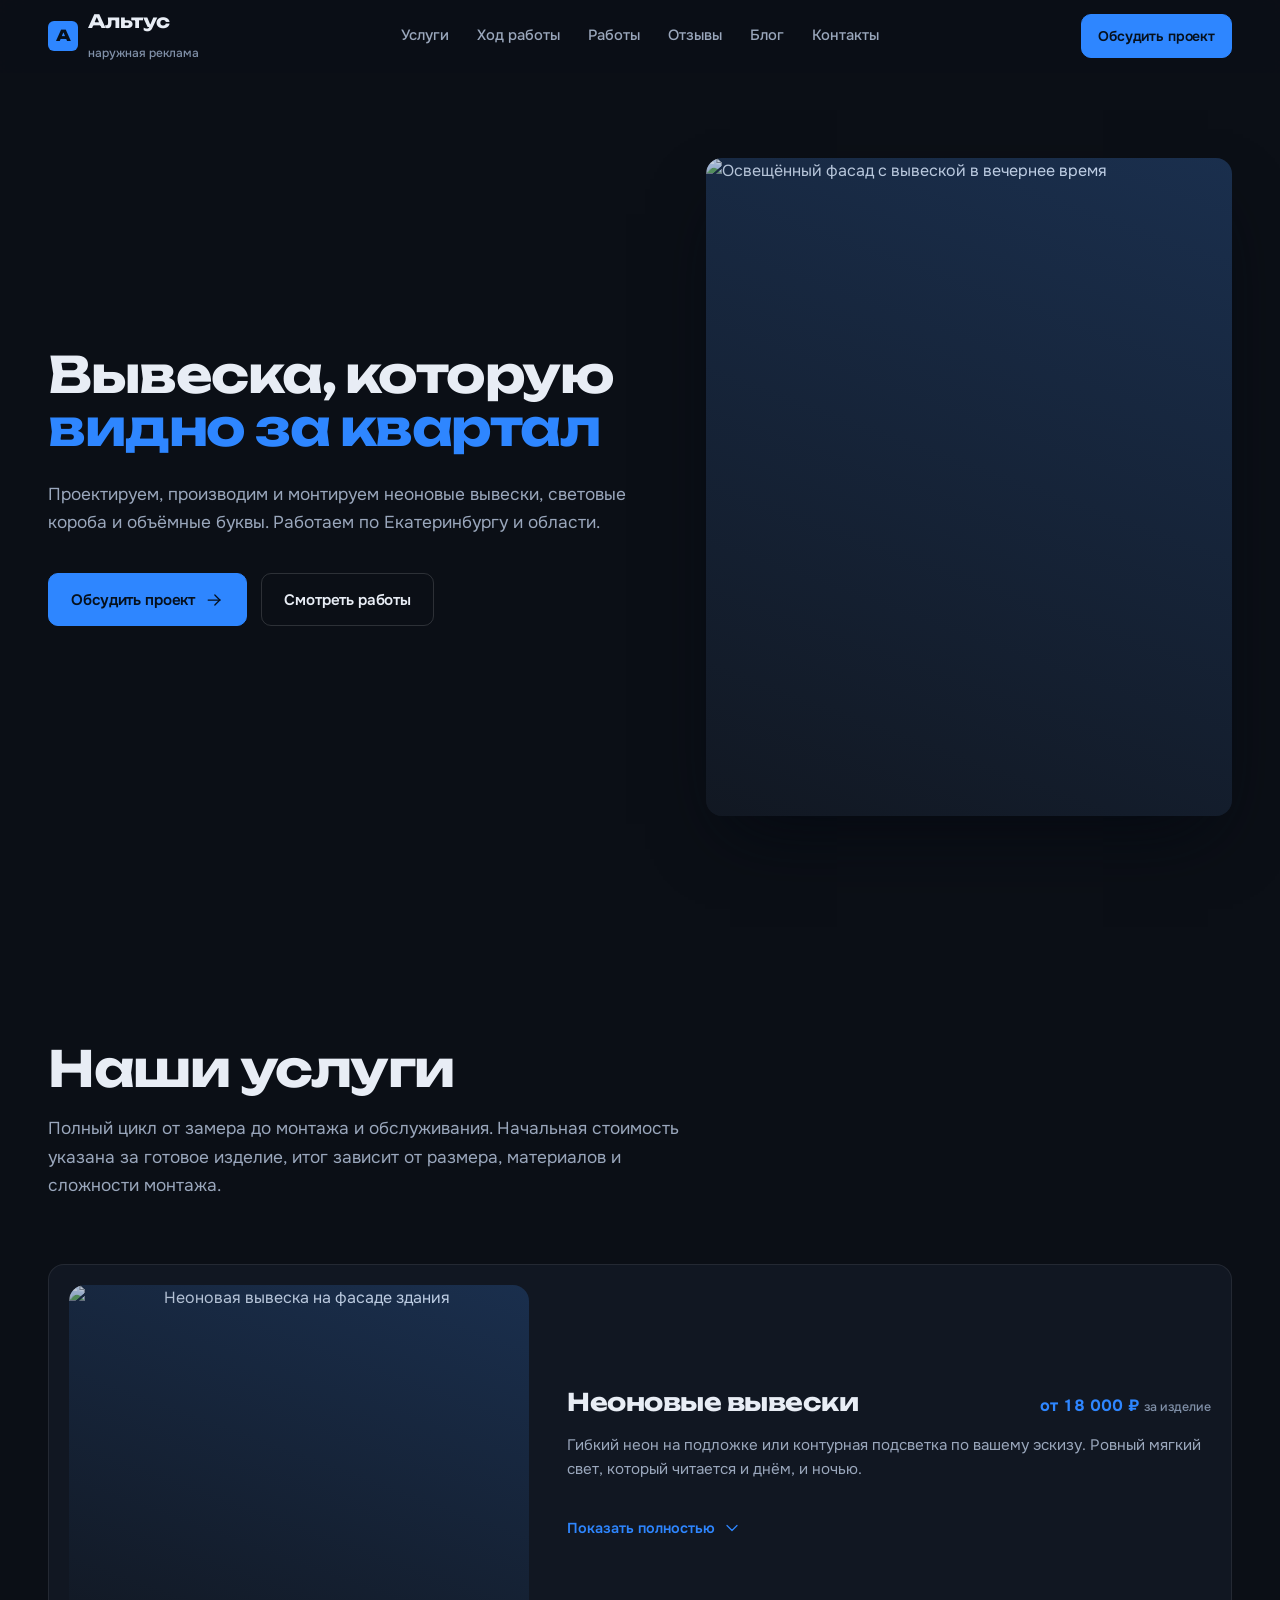
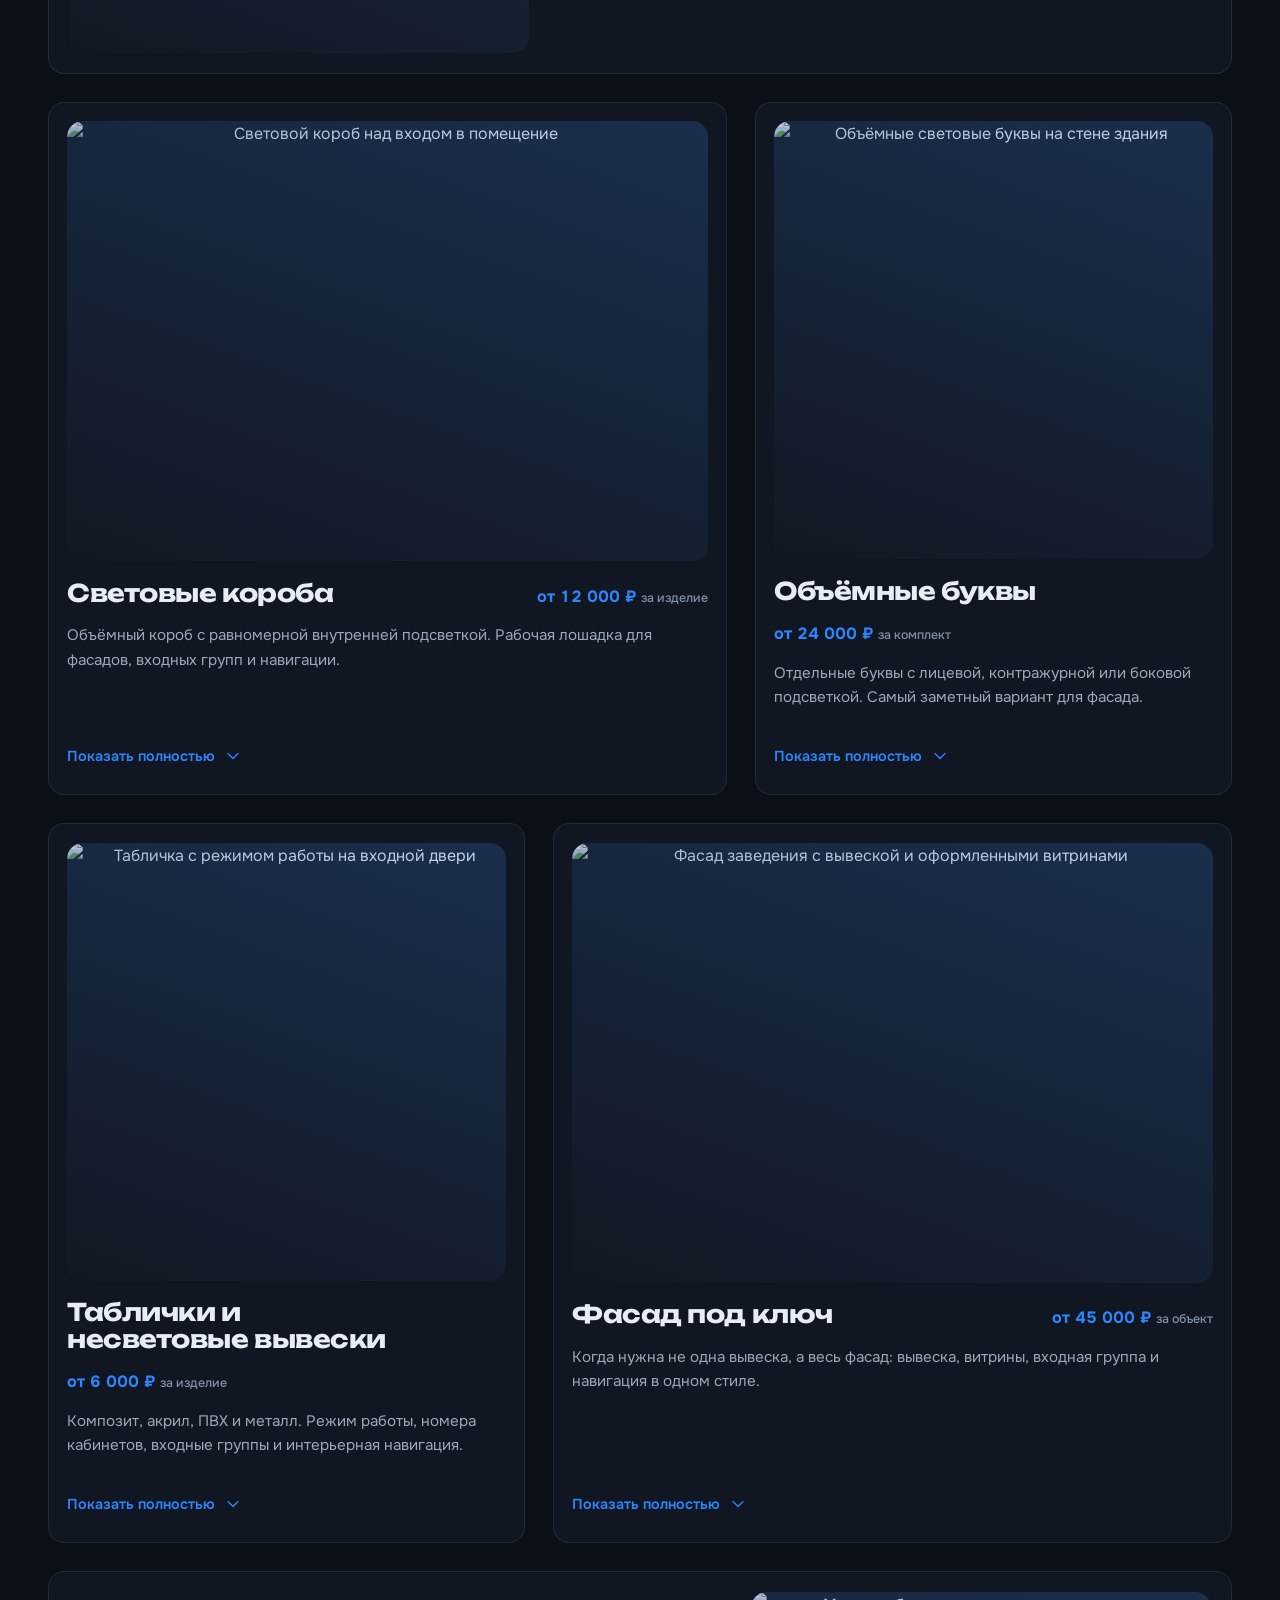
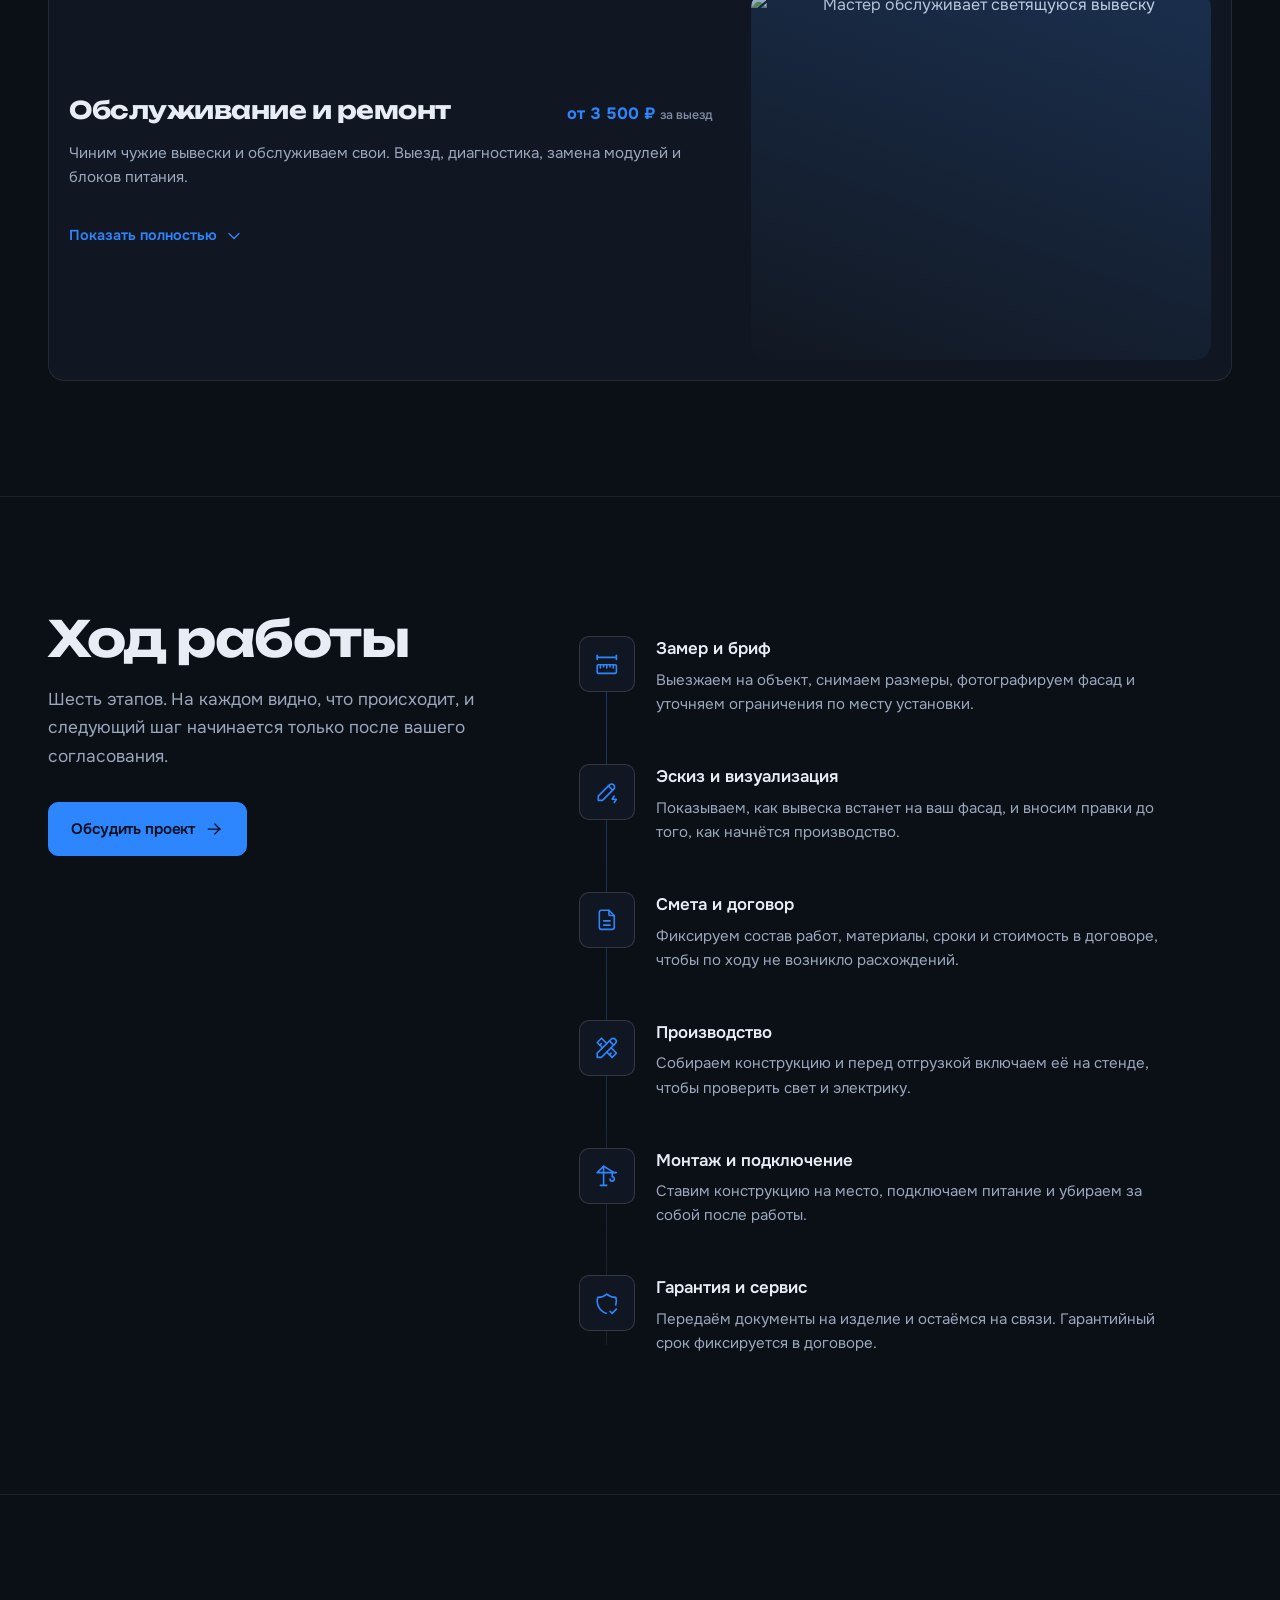
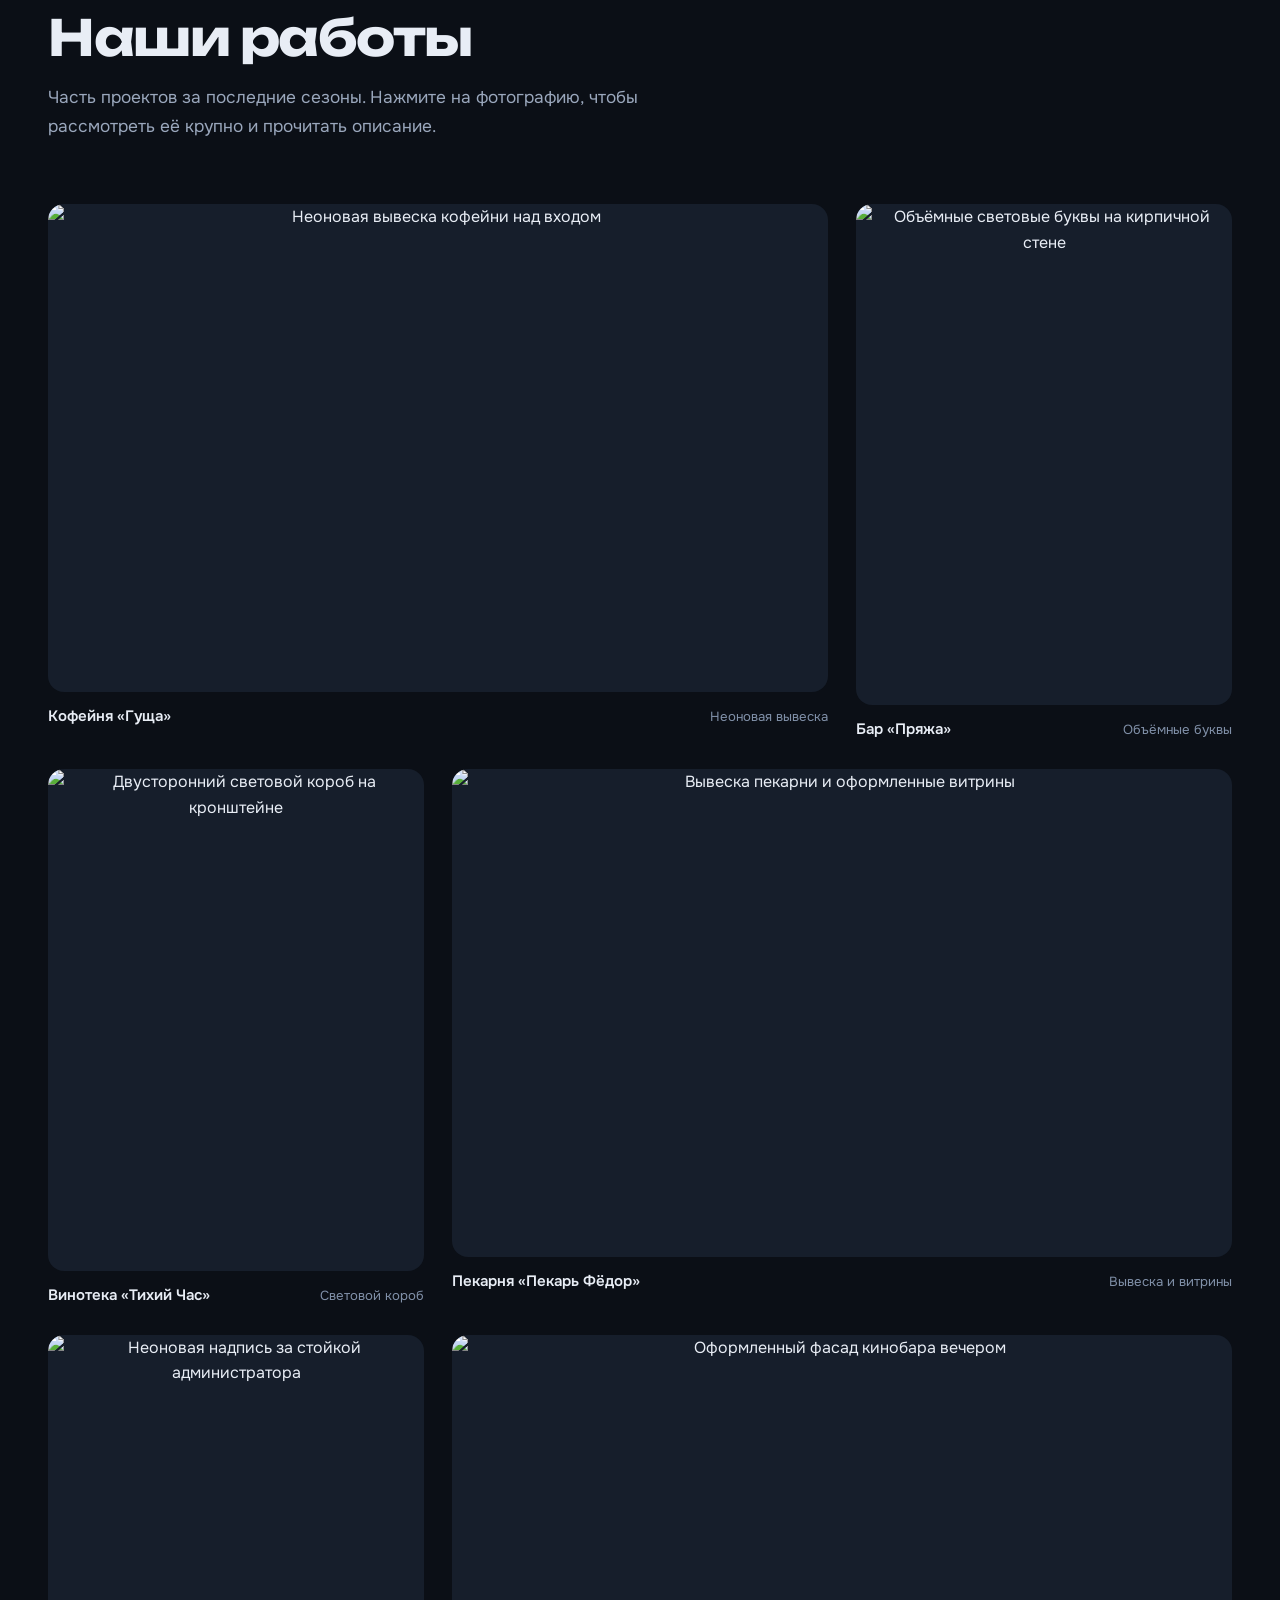
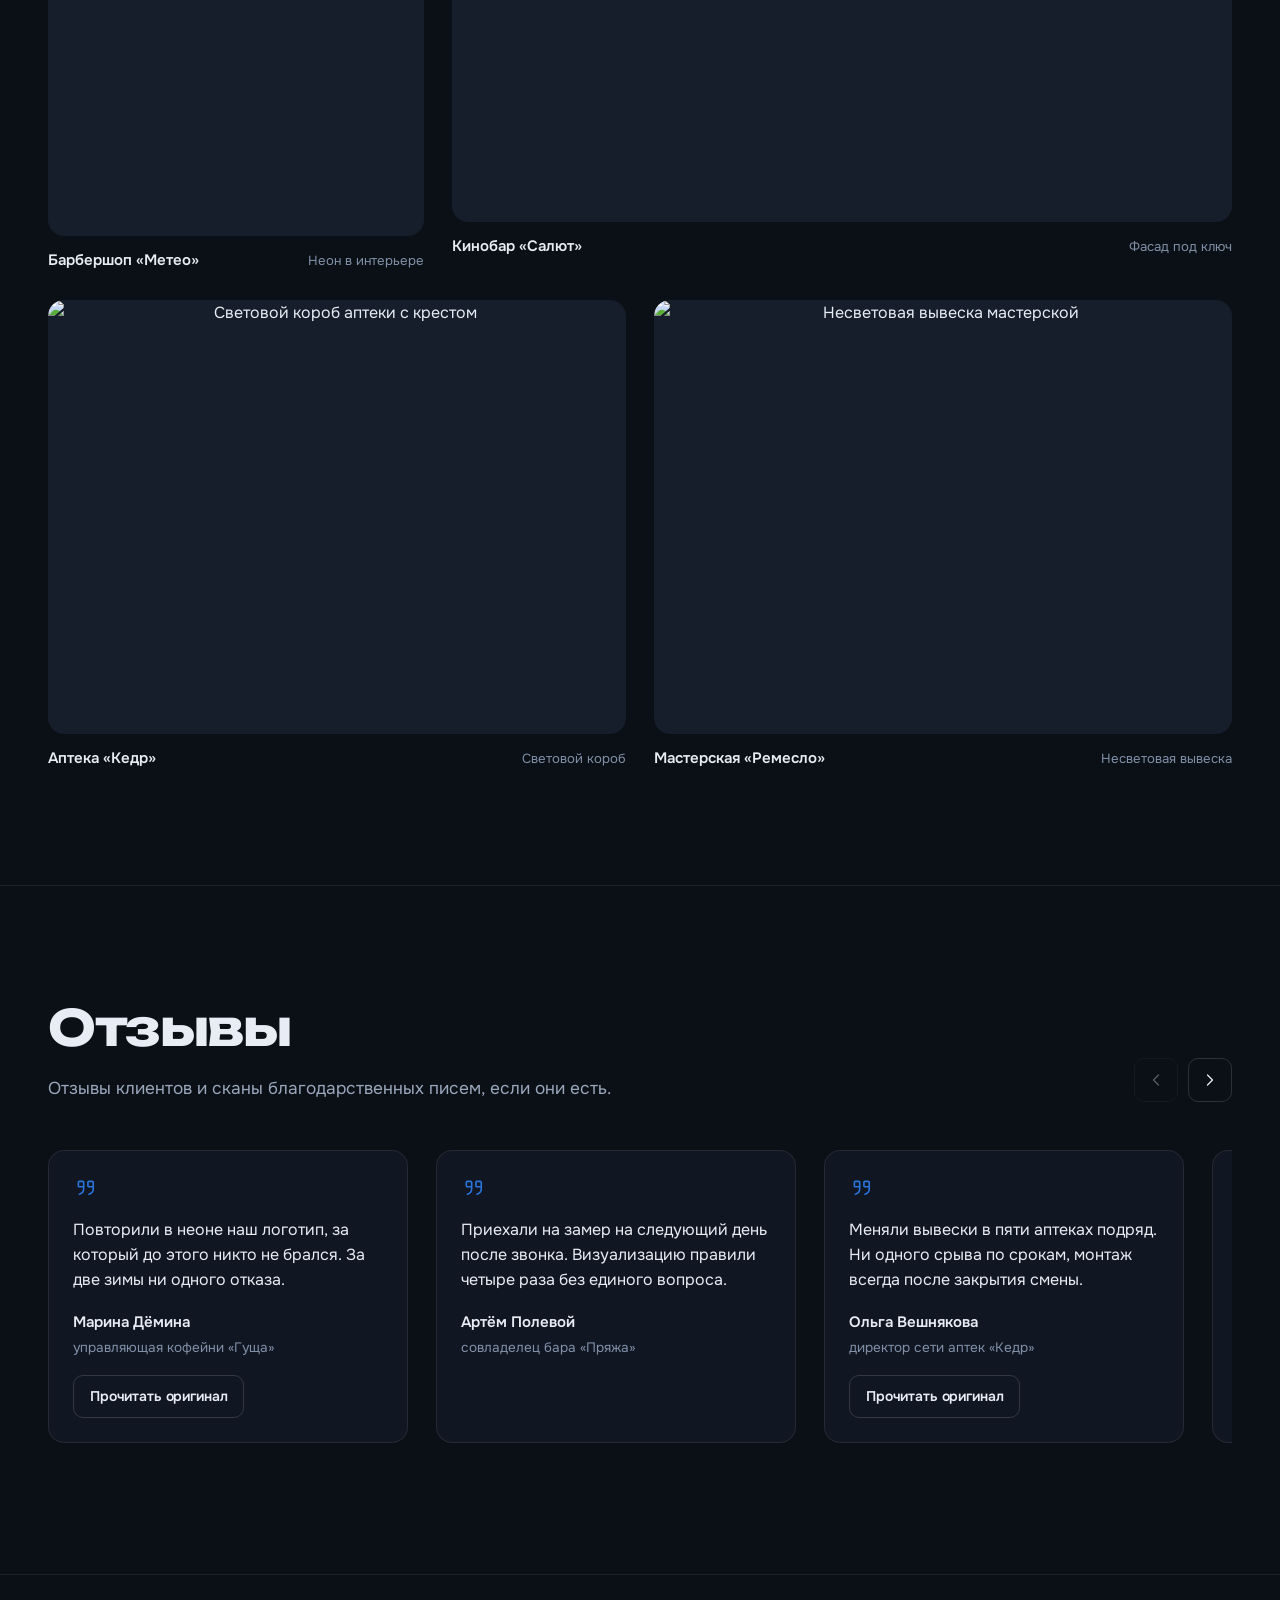
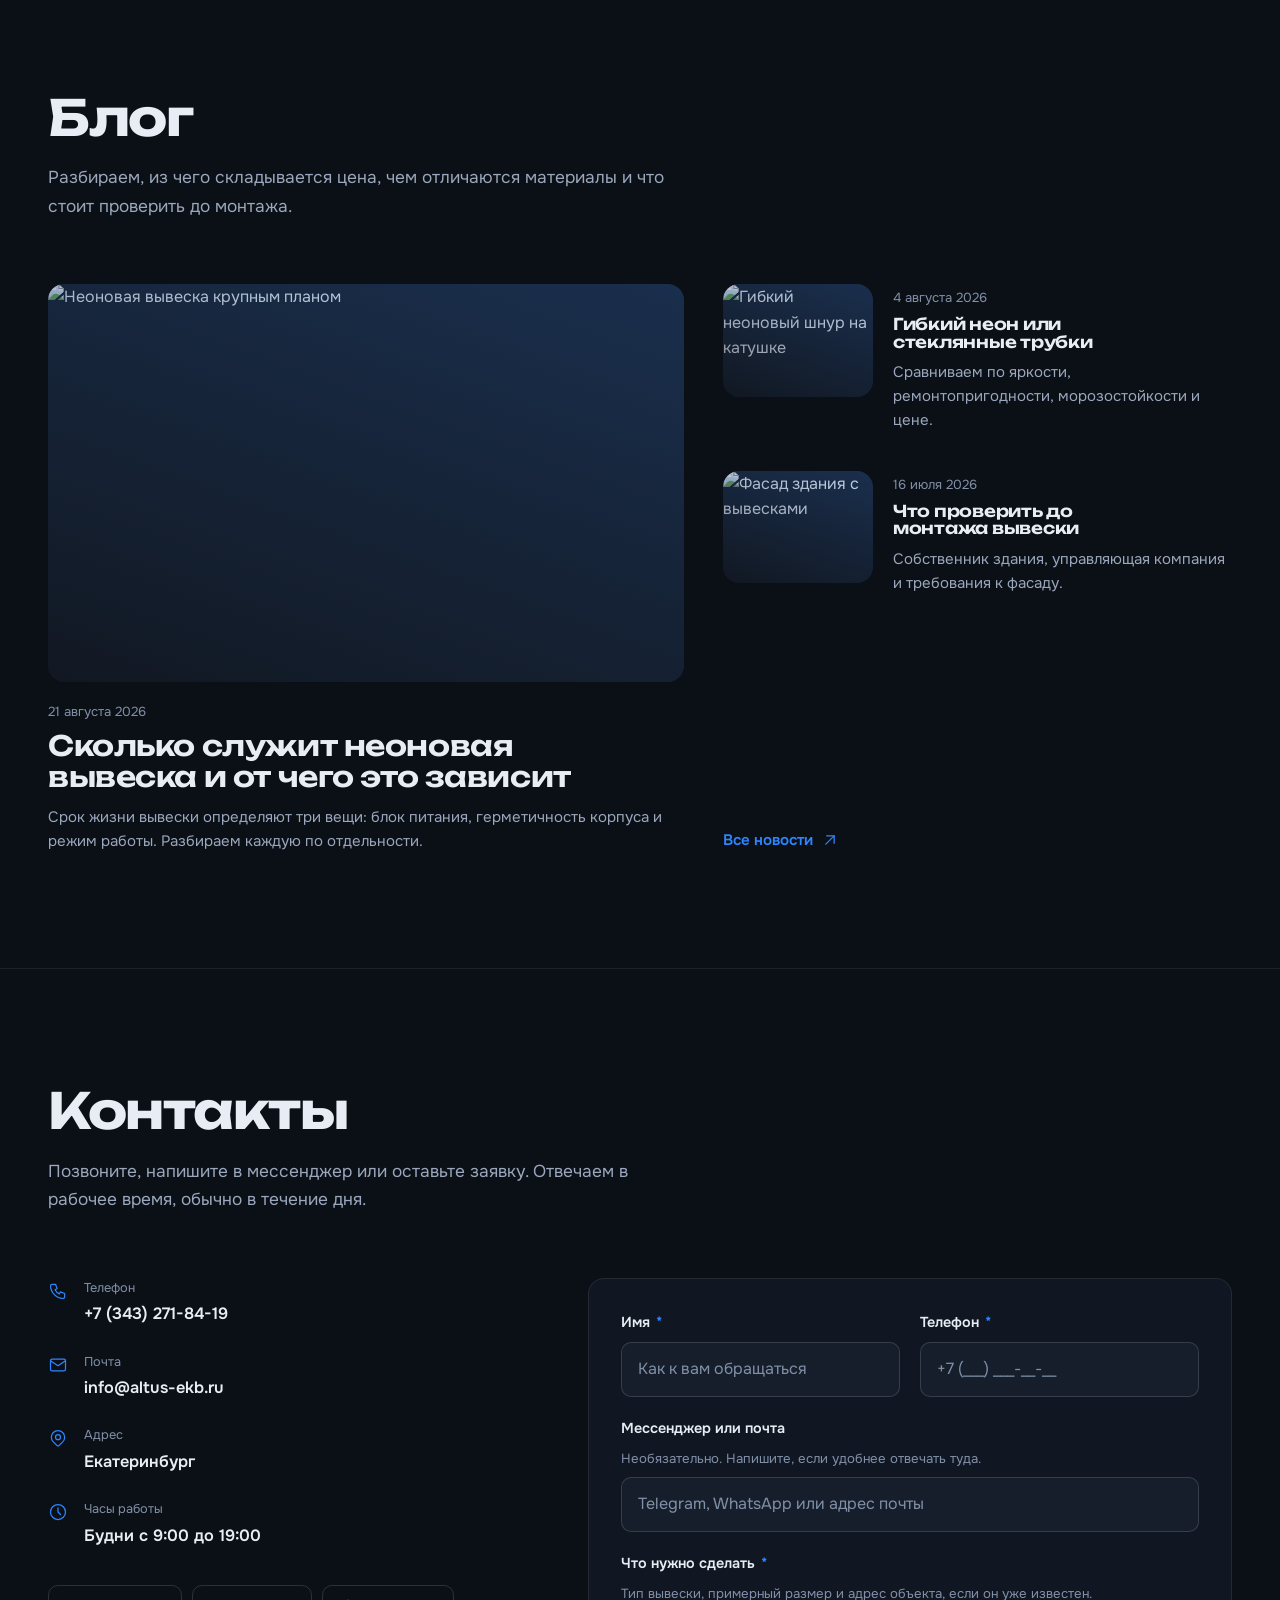
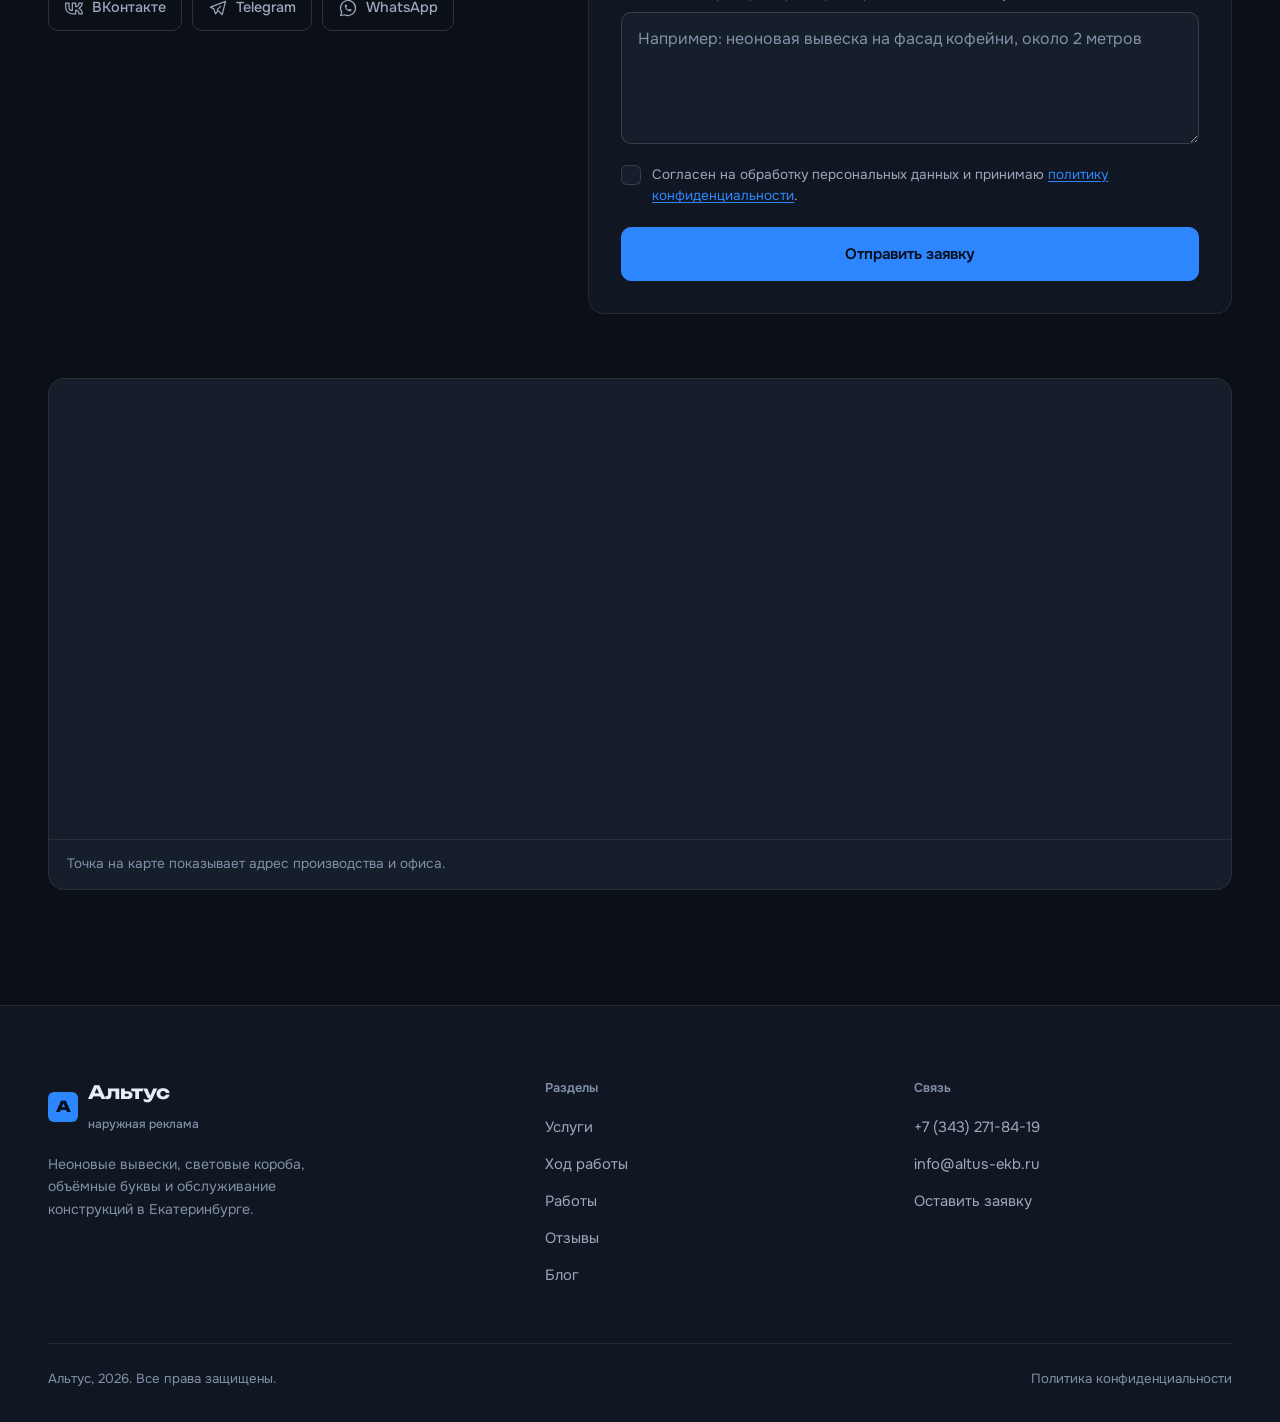
==== index.html @ fb8dda19 "Публичный фронтенд сайта Альтус Статический фронтенд без сборки: HTML, CSS и ванильный JS. Все семь " ====
<!DOCTYPE html>
<html lang="ru" data-root="">
<head>
<meta charset="utf-8">
<meta name="viewport" content="width=device-width, initial-scale=1">
<title>Альтус. Неоновые вывески и наружная реклама в Екатеринбурге</title>
<meta name="description" content="Производим и монтируем неоновые вывески, световые короба и объёмные буквы. Замер, эскиз, производство, монтаж и обслуживание.">
<meta name="theme-color" content="#0B0F16">

<meta property="og:type" content="website">
<meta property="og:title" content="Альтус. Неоновые вывески и наружная реклама">
<meta property="og:description" content="Производим и монтируем неоновые вывески, световые короба и объёмные буквы в Екатеринбурге.">
<!-- TODO заказчик: положить обложку для соцсетей 1200x630 в assets/img/og.jpg -->
<meta property="og:image" content="assets/img/og.jpg">

<!-- Шрифты подключены локально из assets/fonts. Прогреваем два основных
     подмножества, чтобы первый экран не мигал подменой гарнитуры. -->
<link rel="preload" href="assets/fonts/unbounded-cyrillic.woff2" as="font" type="font/woff2" crossorigin>
<link rel="preload" href="assets/fonts/onest-cyrillic.woff2" as="font" type="font/woff2" crossorigin>

<link rel="stylesheet" href="assets/css/tokens.css">
<link rel="stylesheet" href="assets/css/base.css">
<link rel="stylesheet" href="assets/css/components.css">
<link rel="stylesheet" href="assets/css/sections.css">

<link rel="icon" href="assets/img/favicon.svg" type="image/svg+xml">
</head>
<body>

<a class="skip-link" href="#main">Перейти к содержанию</a>

<!-- ==========================================================================
     ШАПКА. Одна строка на десктопе, высота 72px. Ниже 1024px меню уезжает
     в выдвижную панель, двухстрочной навигации не возникает.
     ========================================================================== -->
<header class="header" data-header>
  <div class="shell header__bar">

    <!-- СЛОТ ПОД ЛОГОТИП ЗАКАЗЧИКА.
         Логотип по договору предоставляет заказчик. Пока стоит текстовая
         заглушка. Замена: положить файл в assets/img/logo.svg, раскомментировать
         строку с <img> и удалить блок .logo__mark вместе с .logo__sub. -->
    <a class="logo" href="index.html" aria-label="Альтус, на главную">
      <!-- <img class="logo__img" src="assets/img/logo.svg" alt="Альтус" width="120" height="30"> -->
      <span class="logo__mark" aria-hidden="true">А</span>
      <span>Альтус<br><span class="logo__sub">наружная реклама</span></span>
    </a>

    <button class="nav-toggle" type="button" data-nav-toggle
            aria-expanded="false" aria-controls="nav" aria-label="Открыть меню">
      <svg class="icon" aria-hidden="true"><use href="assets/icons/sprite.svg#i-menu-2"></use></svg>
    </button>

    <nav class="nav" id="nav" data-nav aria-label="Основная навигация">
      <a class="nav__link" href="#services">Услуги</a>
      <a class="nav__link" href="#process">Ход работы</a>
      <a class="nav__link" href="#works">Работы</a>
      <a class="nav__link" href="#reviews">Отзывы</a>
      <a class="nav__link" href="#blog">Блог</a>
      <a class="nav__link" href="#contacts">Контакты</a>
      <a class="btn btn--primary btn--sm" href="#contacts">Обсудить проект</a>
    </nav>

    <a class="btn btn--primary btn--sm header__cta" href="#contacts">Обсудить проект</a>
  </div>
</header>

<main id="main">

<!-- ==========================================================================
     1. HERO. Семейство раскладки: асимметричный сплит.
     Текстовых элементов три: заголовок, подзаголовок, кнопки. Мелких
     подписей под кнопками и полосы логотипов внутри первого экрана нет.
     ========================================================================== -->
<section class="hero">
  <div class="shell hero__grid">

    <div class="hero__content">
      <h1 class="display h1 hero__title">Вывеска, которую <em>видно за квартал</em></h1>
      <p class="lede hero__lede">
        Проектируем, производим и монтируем неоновые вывески, световые короба
        и объёмные буквы. Работаем по Екатеринбургу и области.
      </p>
      <div class="hero__actions">
        <a class="btn btn--primary" href="#contacts">
          Обсудить проект
          <svg class="icon" aria-hidden="true"><use href="assets/icons/sprite.svg#i-arrow-right"></use></svg>
        </a>
        <a class="btn btn--ghost" href="#works">Смотреть работы</a>
      </div>
    </div>

    <!-- TODO заказчик: заменить на реальное фото вашей вывески, 1000x1250 или крупнее -->
    <div class="media media--tinted hero__media">
      <img src="https://picsum.photos/seed/altus-hero-neon-facade/1000/1250"
           width="1000" height="1250" fetchpriority="high" decoding="async"
           alt="Освещённый фасад с вывеской в вечернее время">
    </div>

  </div>
</section>

<!-- ==========================================================================
     2. НАШИ УСЛУГИ. Семейство раскладки: 12-колоночная сетка с разными
     пролётами. Две широкие карточки открывают и закрывают раздел.
     У каждой услуги: фотография с увеличением, текст, начальная стоимость,
     длинный текст под кнопкой «Показать полностью».
     ========================================================================== -->
<section class="section" id="services">
  <div class="shell">

    <div class="section-head">
      <h2 class="display h2">Наши услуги</h2>
      <p class="lede">
        Полный цикл от замера до монтажа и обслуживания. Начальная стоимость
        указана за готовое изделие, итог зависит от размера, материалов
        и сложности монтажа.
      </p>
    </div>

    <div class="services__grid" data-reveal-group>

      <!-- Услуга 1, широкая карточка, фото слева -->
      <article class="svc svc--wide" data-reveal>
        <button class="media-btn" type="button"
                data-lb-src="https://picsum.photos/seed/altus-svc-neon/1600/1280"
                data-lb-group="services"
                data-lb-title="Неоновые вывески"
                data-lb-alt="Неоновая вывеска на фасаде"
                data-lb-text="Гибкий светодиодный неон по контуру логотипа на прозрачной подложке.">
          <span class="media media--tinted svc__media">
            <img src="https://picsum.photos/seed/altus-svc-neon/900/720"
                 width="900" height="720" loading="lazy" decoding="async"
                 alt="Неоновая вывеска на фасаде здания">
            <span class="media-btn__zoom" aria-hidden="true">
              <svg class="icon"><use href="assets/icons/sprite.svg#i-zoom-in"></use></svg>
            </span>
          </span>
          <span class="visually-hidden">Открыть фотографию услуги «Неоновые вывески»</span>
        </button>

        <div class="svc__body">
          <div class="svc__head">
            <h3 class="h3 display">Неоновые вывески</h3>
            <p class="svc__price">от 18 000 ₽ <small>за изделие</small></p>
          </div>
          <p class="svc__lead">
            Гибкий неон на подложке или контурная подсветка по вашему эскизу.
            Ровный мягкий свет, который читается и днём, и ночью.
          </p>
          <div class="svc__more" id="svc-1-more" aria-hidden="true">
            <div>
              <p>
                Используем светодиодный гибкий неон. Он не бьётся, не боится мороза
                и потребляет заметно меньше энергии, чем стеклянные трубки. Толщина
                шнура от 6 до 15 мм, цвет подбираем по образцу.
              </p>
              <p>
                Подложка режется по контуру из акрила или композита. Для витрин делаем
                прозрачную основу, для фасада берём цветную. В комплект входит блок
                питания, крепёж и кабель нужной длины.
              </p>
            </div>
          </div>
          <button class="disclosure" type="button" data-disclosure
                  aria-expanded="false" aria-controls="svc-1-more">
            <span data-disclosure-label>Показать полностью</span>
            <svg class="icon" aria-hidden="true"><use href="assets/icons/sprite.svg#i-chevron-down"></use></svg>
          </button>
        </div>
      </article>

      <!-- Услуга 2 -->
      <article class="svc svc--span-7" data-reveal>
        <button class="media-btn" type="button"
                data-lb-src="https://picsum.photos/seed/altus-svc-lightbox/1600/1100"
                data-lb-group="services"
                data-lb-title="Световые короба"
                data-lb-alt="Световой короб над входом"
                data-lb-text="Односторонний короб на фасаде с равномерной внутренней подсветкой.">
          <span class="media media--tinted svc__media">
            <img src="https://picsum.photos/seed/altus-svc-lightbox/800/550"
                 width="800" height="550" loading="lazy" decoding="async"
                 alt="Световой короб над входом в помещение">
            <span class="media-btn__zoom" aria-hidden="true">
              <svg class="icon"><use href="assets/icons/sprite.svg#i-zoom-in"></use></svg>
            </span>
          </span>
          <span class="visually-hidden">Открыть фотографию услуги «Световые короба»</span>
        </button>
        <div class="svc__body">
          <div class="svc__head">
            <h3 class="h3 display">Световые короба</h3>
            <p class="svc__price">от 12 000 ₽ <small>за изделие</small></p>
          </div>
          <p class="svc__lead">
            Объёмный короб с равномерной внутренней подсветкой. Рабочая лошадка
            для фасадов, входных групп и навигации.
          </p>
          <div class="svc__more" id="svc-2-more" aria-hidden="true">
            <div>
              <p>
                Каркас собираем из алюминиевого профиля, лицевую часть делаем
                из молочного акрила с плёночной аппликацией или с фрезеровкой
                под подсветку. Односторонний вариант ставится на стену,
                двусторонний выносится на кронштейне поперёк потока людей.
              </p>
              <p>
                Внутри светодиодные модули с запасом по яркости, чтобы короб
                не давал пятен и не выцветал неравномерно.
              </p>
            </div>
          </div>
          <button class="disclosure" type="button" data-disclosure
                  aria-expanded="false" aria-controls="svc-2-more">
            <span data-disclosure-label>Показать полностью</span>
            <svg class="icon" aria-hidden="true"><use href="assets/icons/sprite.svg#i-chevron-down"></use></svg>
          </button>
        </div>
      </article>

      <!-- Услуга 3 -->
      <article class="svc svc--span-5" data-reveal>
        <button class="media-btn" type="button"
                data-lb-src="https://picsum.photos/seed/altus-svc-letters/1600/1100"
                data-lb-group="services"
                data-lb-title="Объёмные световые буквы"
                data-lb-alt="Объёмные световые буквы на фасаде"
                data-lb-text="Буквы с контражурной подсветкой, ореол по плоскости стены.">
          <span class="media media--tinted svc__media">
            <img src="https://picsum.photos/seed/altus-svc-letters/800/550"
                 width="800" height="550" loading="lazy" decoding="async"
                 alt="Объёмные световые буквы на стене здания">
            <span class="media-btn__zoom" aria-hidden="true">
              <svg class="icon"><use href="assets/icons/sprite.svg#i-zoom-in"></use></svg>
            </span>
          </span>
          <span class="visually-hidden">Открыть фотографию услуги «Объёмные световые буквы»</span>
        </button>
        <div class="svc__body">
          <div class="svc__head">
            <h3 class="h3 display">Объёмные буквы</h3>
            <p class="svc__price">от 24 000 ₽ <small>за комплект</small></p>
          </div>
          <p class="svc__lead">
            Отдельные буквы с лицевой, контражурной или боковой подсветкой.
            Самый заметный вариант для фасада.
          </p>
          <div class="svc__more" id="svc-3-more" aria-hidden="true">
            <div>
              <p>
                Глубина букв от 40 до 120 мм, борта из ПВХ или алюминия, лицевая
                часть из акрила. Контражур даёт ореол по стене и хорошо выглядит
                на светлых фасадах.
              </p>
              <p>
                Монтируем на дистанционных держателях или на общей подложке.
                Питание заводим скрыто, блоки выносим внутрь помещения.
              </p>
            </div>
          </div>
          <button class="disclosure" type="button" data-disclosure
                  aria-expanded="false" aria-controls="svc-3-more">
            <span data-disclosure-label>Показать полностью</span>
            <svg class="icon" aria-hidden="true"><use href="assets/icons/sprite.svg#i-chevron-down"></use></svg>
          </button>
        </div>
      </article>

      <!-- Услуга 4 -->
      <article class="svc svc--span-5" data-reveal>
        <button class="media-btn" type="button"
                data-lb-src="https://picsum.photos/seed/altus-svc-plates/1600/1100"
                data-lb-group="services"
                data-lb-title="Несветовые вывески и таблички"
                data-lb-alt="Табличка с режимом работы на входной группе"
                data-lb-text="Фрезерованный композит и акрил, монтаж на дистанционных держателях.">
          <span class="media media--tinted svc__media">
            <img src="https://picsum.photos/seed/altus-svc-plates/800/550"
                 width="800" height="550" loading="lazy" decoding="async"
                 alt="Табличка с режимом работы на входной двери">
            <span class="media-btn__zoom" aria-hidden="true">
              <svg class="icon"><use href="assets/icons/sprite.svg#i-zoom-in"></use></svg>
            </span>
          </span>
          <span class="visually-hidden">Открыть фотографию услуги «Несветовые вывески и таблички»</span>
        </button>
        <div class="svc__body">
          <div class="svc__head">
            <h3 class="h3 display">Таблички и несветовые вывески</h3>
            <p class="svc__price">от 6 000 ₽ <small>за изделие</small></p>
          </div>
          <p class="svc__lead">
            Композит, акрил, ПВХ и металл. Режим работы, номера кабинетов,
            входные группы и интерьерная навигация.
          </p>
          <div class="svc__more" id="svc-4-more" aria-hidden="true">
            <div>
              <p>
                Печатаем и режем на плоттере, кромку обрабатываем, углы скругляем.
                Для улицы берём материалы с защитой от ультрафиолета, чтобы цвет
                не выгорал за один сезон.
              </p>
              <p>
                Для интерьера делаем таблички на дистанционных держателях
                или на скрытом креплении без видимых точек монтажа.
              </p>
            </div>
          </div>
          <button class="disclosure" type="button" data-disclosure
                  aria-expanded="false" aria-controls="svc-4-more">
            <span data-disclosure-label>Показать полностью</span>
            <svg class="icon" aria-hidden="true"><use href="assets/icons/sprite.svg#i-chevron-down"></use></svg>
          </button>
        </div>
      </article>

      <!-- Услуга 5 -->
      <article class="svc svc--span-7" data-reveal>
        <button class="media-btn" type="button"
                data-lb-src="https://picsum.photos/seed/altus-svc-facade/1600/1100"
                data-lb-group="services"
                data-lb-title="Оформление фасада под ключ"
                data-lb-alt="Оформленный фасад заведения"
                data-lb-text="Вывеска, витрины и входная группа, собранные в одном стиле.">
          <span class="media media--tinted svc__media">
            <img src="https://picsum.photos/seed/altus-svc-facade/800/550"
                 width="800" height="550" loading="lazy" decoding="async"
                 alt="Фасад заведения с вывеской и оформленными витринами">
            <span class="media-btn__zoom" aria-hidden="true">
              <svg class="icon"><use href="assets/icons/sprite.svg#i-zoom-in"></use></svg>
            </span>
          </span>
          <span class="visually-hidden">Открыть фотографию услуги «Оформление фасада под ключ»</span>
        </button>
        <div class="svc__body">
          <div class="svc__head">
            <h3 class="h3 display">Фасад под ключ</h3>
            <p class="svc__price">от 45 000 ₽ <small>за объект</small></p>
          </div>
          <p class="svc__lead">
            Когда нужна не одна вывеска, а весь фасад: вывеска, витрины,
            входная группа и навигация в одном стиле.
          </p>
          <div class="svc__more" id="svc-5-more" aria-hidden="true">
            <div>
              <p>
                Начинаем с замера и фотофиксации, дальше собираем визуализацию
                фасада, чтобы вы увидели результат до производства. Материалы
                подбираем под бюджет и согласуем состав работ.
              </p>
              <p>
                Ведём проект одной командой: производство, электрика и монтаж
                не перекладываются между разными подрядчиками.
              </p>
            </div>
          </div>
          <button class="disclosure" type="button" data-disclosure
                  aria-expanded="false" aria-controls="svc-5-more">
            <span data-disclosure-label>Показать полностью</span>
            <svg class="icon" aria-hidden="true"><use href="assets/icons/sprite.svg#i-chevron-down"></use></svg>
          </button>
        </div>
      </article>

      <!-- Услуга 6, широкая карточка, фото справа -->
      <article class="svc svc--wide svc--wide-rev" data-reveal>
        <button class="media-btn" type="button"
                data-lb-src="https://picsum.photos/seed/altus-svc-service/1600/1280"
                data-lb-group="services"
                data-lb-title="Обслуживание и ремонт вывесок"
                data-lb-alt="Мастер обслуживает вывеску"
                data-lb-text="Диагностика на месте, замена модулей и блоков питания.">
          <span class="media media--tinted svc__media">
            <img src="https://picsum.photos/seed/altus-svc-service/900/720"
                 width="900" height="720" loading="lazy" decoding="async"
                 alt="Мастер обслуживает светящуюся вывеску">
            <span class="media-btn__zoom" aria-hidden="true">
              <svg class="icon"><use href="assets/icons/sprite.svg#i-zoom-in"></use></svg>
            </span>
          </span>
          <span class="visually-hidden">Открыть фотографию услуги «Обслуживание и ремонт вывесок»</span>
        </button>
        <div class="svc__body">
          <div class="svc__head">
            <h3 class="h3 display">Обслуживание и ремонт</h3>
            <p class="svc__price">от 3 500 ₽ <small>за выезд</small></p>
          </div>
          <p class="svc__lead">
            Чиним чужие вывески и обслуживаем свои. Выезд, диагностика,
            замена модулей и блоков питания.
          </p>
          <div class="svc__more" id="svc-6-more" aria-hidden="true">
            <div>
              <p>
                Частые причины отказа: просевший блок питания, вода в коробе,
                обрыв на стыке светодиодных модулей. Диагностику делаем на месте,
                мелкий ремонт закрываем в тот же выезд.
              </p>
              <p>
                Для сетей берём объекты на регулярное обслуживание с плановым
                осмотром и заменой расходников.
              </p>
            </div>
          </div>
          <button class="disclosure" type="button" data-disclosure
                  aria-expanded="false" aria-controls="svc-6-more">
            <span data-disclosure-label>Показать полностью</span>
            <svg class="icon" aria-hidden="true"><use href="assets/icons/sprite.svg#i-chevron-down"></use></svg>
          </button>
        </div>
      </article>

    </div>
  </div>
</section>

<!-- ==========================================================================
     3. ХОД РАБОТЫ. Семейство раскладки: липкая колонка слева, вертикальный
     рельс с этапами справа. Порядок читается по рельсу, поэтому подписей
     «Этап 1», «Шаг 2» на странице нет.
     ========================================================================== -->
<section class="section" id="process">
  <div class="shell process__layout">

    <div class="process__aside">
      <h2 class="display h2">Ход работы</h2>
      <p class="lede u-mt-4">
        Шесть этапов. На каждом видно, что происходит, и следующий шаг
        начинается только после вашего согласования.
      </p>
      <a class="btn btn--primary" href="#contacts">
        Обсудить проект
        <svg class="icon" aria-hidden="true"><use href="assets/icons/sprite.svg#i-arrow-right"></use></svg>
      </a>
    </div>

    <ol class="process__steps" data-reveal-group>

      <li class="step" data-reveal>
        <span class="step__icon" aria-hidden="true">
          <svg class="icon icon--lg"><use href="assets/icons/sprite.svg#i-ruler-measure"></use></svg>
        </span>
        <div>
          <h3 class="step__title">Замер и бриф</h3>
          <p class="step__text">
            Выезжаем на объект, снимаем размеры, фотографируем фасад
            и уточняем ограничения по месту установки.
          </p>
        </div>
      </li>

      <li class="step" data-reveal>
        <span class="step__icon" aria-hidden="true">
          <svg class="icon icon--lg"><use href="assets/icons/sprite.svg#i-pencil-bolt"></use></svg>
        </span>
        <div>
          <h3 class="step__title">Эскиз и визуализация</h3>
          <p class="step__text">
            Показываем, как вывеска встанет на ваш фасад, и вносим правки
            до того, как начнётся производство.
          </p>
        </div>
      </li>

      <li class="step" data-reveal>
        <span class="step__icon" aria-hidden="true">
          <svg class="icon icon--lg"><use href="assets/icons/sprite.svg#i-file-description"></use></svg>
        </span>
        <div>
          <h3 class="step__title">Смета и договор</h3>
          <p class="step__text">
            Фиксируем состав работ, материалы, сроки и стоимость в договоре,
            чтобы по ходу не возникло расхождений.
          </p>
        </div>
      </li>

      <li class="step" data-reveal>
        <span class="step__icon" aria-hidden="true">
          <svg class="icon icon--lg"><use href="assets/icons/sprite.svg#i-tools"></use></svg>
        </span>
        <div>
          <h3 class="step__title">Производство</h3>
          <p class="step__text">
            Собираем конструкцию и перед отгрузкой включаем её на стенде,
            чтобы проверить свет и электрику.
          </p>
        </div>
      </li>

      <li class="step" data-reveal>
        <span class="step__icon" aria-hidden="true">
          <svg class="icon icon--lg"><use href="assets/icons/sprite.svg#i-crane"></use></svg>
        </span>
        <div>
          <h3 class="step__title">Монтаж и подключение</h3>
          <p class="step__text">
            Ставим конструкцию на место, подключаем питание и убираем
            за собой после работы.
          </p>
        </div>
      </li>

      <li class="step" data-reveal>
        <span class="step__icon" aria-hidden="true">
          <svg class="icon icon--lg"><use href="assets/icons/sprite.svg#i-shield-check"></use></svg>
        </span>
        <div>
          <h3 class="step__title">Гарантия и сервис</h3>
          <p class="step__text">
            Передаём документы на изделие и остаёмся на связи.
            Гарантийный срок фиксируется в договоре.
          </p>
        </div>
      </li>

    </ol>
  </div>
</section>

<!-- ==========================================================================
     4. НАШИ РАБОТЫ. Семейство раскладки: мозаика с разными пролётами
     и пропорциями. Восемь работ, восемь ячеек, ряды заполнены полностью.
     Клик по фотографии открывает лайтбокс, описание работы стоит под фото.
     ========================================================================== -->
<section class="section" id="works">
  <div class="shell">

    <div class="section-head">
      <h2 class="display h2">Наши работы</h2>
      <p class="lede">
        Часть проектов за последние сезоны. Нажмите на фотографию, чтобы
        рассмотреть её крупно и прочитать описание.
      </p>
    </div>

    <!-- TODO заказчик: заменить все восемь фотографий на реальные съёмки объектов.
         Рекомендуемый размер файла для лайтбокса от 1600px по длинной стороне. -->
    <div class="works__grid" data-reveal-group>

      <figure class="work work--w4" data-reveal>
        <button class="media-btn" type="button"
                data-lb-src="https://picsum.photos/seed/altus-work-guscha/1600/1000"
                data-lb-group="works"
                data-lb-title="Кофейня «Гуща». Неоновая вывеска"
                data-lb-alt="Неоновая вывеска кофейни над входом"
                data-lb-text="Контурный неон по рукописному логотипу на прозрачном акриле. Тёплый белый шнур 8 мм, монтаж на дистанционных держателях над входной группой.">
          <span class="media">
            <img src="https://picsum.photos/seed/altus-work-guscha/960/600"
                 width="960" height="600" loading="lazy" decoding="async"
                 alt="Неоновая вывеска кофейни над входом">
            <span class="media-btn__zoom" aria-hidden="true">
              <svg class="icon"><use href="assets/icons/sprite.svg#i-zoom-in"></use></svg>
            </span>
          </span>
        </button>
        <figcaption class="work__caption">
          <span class="work__name">Кофейня «Гуща»</span>
          <span class="work__kind">Неоновая вывеска</span>
        </figcaption>
      </figure>

      <figure class="work work--w2" data-reveal>
        <button class="media-btn" type="button"
                data-lb-src="https://picsum.photos/seed/altus-work-pryazha/1200/1600"
                data-lb-group="works"
                data-lb-title="Бар «Пряжа». Объёмные буквы"
                data-lb-alt="Объёмные световые буквы на кирпичной стене"
                data-lb-text="Буквы глубиной 90 мм с контражурной подсветкой. Борта из крашеного алюминия, мягкий ореол по кирпичной кладке.">
          <span class="media">
            <img src="https://picsum.photos/seed/altus-work-pryazha/600/800"
                 width="600" height="800" loading="lazy" decoding="async"
                 alt="Объёмные световые буквы на кирпичной стене">
            <span class="media-btn__zoom" aria-hidden="true">
              <svg class="icon"><use href="assets/icons/sprite.svg#i-zoom-in"></use></svg>
            </span>
          </span>
        </button>
        <figcaption class="work__caption">
          <span class="work__name">Бар «Пряжа»</span>
          <span class="work__kind">Объёмные буквы</span>
        </figcaption>
      </figure>

      <figure class="work work--w2" data-reveal>
        <button class="media-btn" type="button"
                data-lb-src="https://picsum.photos/seed/altus-work-tihiychas/1200/1600"
                data-lb-group="works"
                data-lb-title="Винотека «Тихий Час». Световой короб"
                data-lb-alt="Двусторонний световой короб на кронштейне"
                data-lb-text="Двусторонний короб на кронштейне поперёк тротуара. Молочный акрил с фрезеровкой, подсветка выведена только на логотип и название.">
          <span class="media">
            <img src="https://picsum.photos/seed/altus-work-tihiychas/600/800"
                 width="600" height="800" loading="lazy" decoding="async"
                 alt="Двусторонний световой короб на кронштейне">
            <span class="media-btn__zoom" aria-hidden="true">
              <svg class="icon"><use href="assets/icons/sprite.svg#i-zoom-in"></use></svg>
            </span>
          </span>
        </button>
        <figcaption class="work__caption">
          <span class="work__name">Винотека «Тихий Час»</span>
          <span class="work__kind">Световой короб</span>
        </figcaption>
      </figure>

      <figure class="work work--w4" data-reveal>
        <button class="media-btn" type="button"
                data-lb-src="https://picsum.photos/seed/altus-work-pekar/1600/1000"
                data-lb-group="works"
                data-lb-title="Пекарня «Пекарь Фёдор». Вывеска и витрины"
                data-lb-alt="Вывеска пекарни и оформленные витрины"
                data-lb-text="Вывеска, оформление витрин и меню-борд в одном стиле. Композит, печать с ламинацией, светодиодная подсветка козырька.">
          <span class="media">
            <img src="https://picsum.photos/seed/altus-work-pekar/960/600"
                 width="960" height="600" loading="lazy" decoding="async"
                 alt="Вывеска пекарни и оформленные витрины">
            <span class="media-btn__zoom" aria-hidden="true">
              <svg class="icon"><use href="assets/icons/sprite.svg#i-zoom-in"></use></svg>
            </span>
          </span>
        </button>
        <figcaption class="work__caption">
          <span class="work__name">Пекарня «Пекарь Фёдор»</span>
          <span class="work__kind">Вывеска и витрины</span>
        </figcaption>
      </figure>

      <figure class="work work--w2" data-reveal>
        <button class="media-btn" type="button"
                data-lb-src="https://picsum.photos/seed/altus-work-meteo/1200/1600"
                data-lb-group="works"
                data-lb-title="Барбершоп «Метео». Неон в интерьере"
                data-lb-alt="Неоновая надпись за стойкой администратора"
                data-lb-text="Интерьерная неоновая надпись за стойкой администратора. Гибкий неон 6 мм на прозрачной подложке, диммер выведен на стену.">
          <span class="media">
            <img src="https://picsum.photos/seed/altus-work-meteo/600/800"
                 width="600" height="800" loading="lazy" decoding="async"
                 alt="Неоновая надпись за стойкой администратора">
            <span class="media-btn__zoom" aria-hidden="true">
              <svg class="icon"><use href="assets/icons/sprite.svg#i-zoom-in"></use></svg>
            </span>
          </span>
        </button>
        <figcaption class="work__caption">
          <span class="work__name">Барбершоп «Метео»</span>
          <span class="work__kind">Неон в интерьере</span>
        </figcaption>
      </figure>

      <figure class="work work--w4" data-reveal>
        <button class="media-btn" type="button"
                data-lb-src="https://picsum.photos/seed/altus-work-salut/1600/1000"
                data-lb-group="works"
                data-lb-title="Кинобар «Салют». Фасад под ключ"
                data-lb-alt="Оформленный фасад кинобара вечером"
                data-lb-text="Вывеска, входная группа и навигация по этажам. Отдельный сценарий подсветки для вечернего режима работы.">
          <span class="media">
            <img src="https://picsum.photos/seed/altus-work-salut/960/600"
                 width="960" height="600" loading="lazy" decoding="async"
                 alt="Оформленный фасад кинобара вечером">
            <span class="media-btn__zoom" aria-hidden="true">
              <svg class="icon"><use href="assets/icons/sprite.svg#i-zoom-in"></use></svg>
            </span>
          </span>
        </button>
        <figcaption class="work__caption">
          <span class="work__name">Кинобар «Салют»</span>
          <span class="work__kind">Фасад под ключ</span>
        </figcaption>
      </figure>

      <figure class="work work--w3" data-reveal>
        <button class="media-btn" type="button"
                data-lb-src="https://picsum.photos/seed/altus-work-kedr/1200/1600"
                data-lb-group="works"
                data-lb-title="Аптека «Кедр». Световой короб"
                data-lb-alt="Световой короб аптеки с крестом"
                data-lb-text="Короб с крестом и названием, повышенная яркость для перекрёстка. Антивандальная лицевая панель.">
          <span class="media">
            <img src="https://picsum.photos/seed/altus-work-kedr/600/800"
                 width="600" height="800" loading="lazy" decoding="async"
                 alt="Световой короб аптеки с крестом">
            <span class="media-btn__zoom" aria-hidden="true">
              <svg class="icon"><use href="assets/icons/sprite.svg#i-zoom-in"></use></svg>
            </span>
          </span>
        </button>
        <figcaption class="work__caption">
          <span class="work__name">Аптека «Кедр»</span>
          <span class="work__kind">Световой короб</span>
        </figcaption>
      </figure>

      <figure class="work work--w3" data-reveal>
        <button class="media-btn" type="button"
                data-lb-src="https://picsum.photos/seed/altus-work-remeslo/1200/1600"
                data-lb-group="works"
                data-lb-title="Мастерская «Ремесло». Несветовая вывеска"
                data-lb-alt="Несветовая вывеска мастерской"
                data-lb-text="Фрезерованный композит с накладными элементами из массива. Без подсветки, расчёт на дневной свет и подсветку козырька.">
          <span class="media">
            <img src="https://picsum.photos/seed/altus-work-remeslo/600/800"
                 width="600" height="800" loading="lazy" decoding="async"
                 alt="Несветовая вывеска мастерской">
            <span class="media-btn__zoom" aria-hidden="true">
              <svg class="icon"><use href="assets/icons/sprite.svg#i-zoom-in"></use></svg>
            </span>
          </span>
        </button>
        <figcaption class="work__caption">
          <span class="work__name">Мастерская «Ремесло»</span>
          <span class="work__kind">Несветовая вывеска</span>
        </figcaption>
      </figure>

    </div>
  </div>
</section>

<!-- ==========================================================================
     5. ОТЗЫВЫ. Семейство раскладки: горизонтальный ряд со scroll-snap.
     У отзыва с приложенным письмом появляется кнопка «Прочитать оригинал»,
     она открывает скан в том же лайтбоксе.
     ========================================================================== -->
<section class="section" id="reviews">
  <div class="shell">

    <div class="reviews__head">
      <div class="section-head u-mb-0">
        <h2 class="display h2">Отзывы</h2>
        <p class="lede">
          Отзывы клиентов и сканы благодарственных писем, если они есть.
        </p>
      </div>
      <div class="reviews__controls">
        <button class="rail-btn" type="button" data-rail-prev="reviews-row" aria-label="Предыдущий отзыв">
          <svg class="icon" aria-hidden="true"><use href="assets/icons/sprite.svg#i-chevron-left"></use></svg>
        </button>
        <button class="rail-btn" type="button" data-rail-next="reviews-row" aria-label="Следующий отзыв">
          <svg class="icon" aria-hidden="true"><use href="assets/icons/sprite.svg#i-chevron-right"></use></svg>
        </button>
      </div>
    </div>

    <!-- TODO заказчик: заменить на реальные отзывы и сканы писем.
         Тексты и имена ниже демонстрационные. -->
    <div class="reviews__row" id="reviews-row" data-rail tabindex="0"
         role="region" aria-label="Отзывы клиентов, прокручивается по горизонтали">

      <figure class="review">
        <svg class="icon icon--lg review__mark" aria-hidden="true"><use href="assets/icons/sprite.svg#i-quote"></use></svg>
        <blockquote class="review__text">
          Повторили в неоне наш логотип, за который до этого никто не брался.
          За две зимы ни одного отказа.
        </blockquote>
        <figcaption class="review__foot">
          <span class="review__who">
            <span class="review__name">Марина Дёмина</span>
            <span class="review__role">управляющая кофейни «Гуща»</span>
          </span>
          <button class="btn btn--ghost btn--sm" type="button"
                  data-lb-src="https://picsum.photos/seed/altus-letter-guscha/1000/1414"
                  data-lb-title="Благодарственное письмо, кофейня «Гуща»"
                  data-lb-alt="Скан благодарственного письма от кофейни «Гуща»"
                  data-lb-text="Оригинал письма, предоставленный клиентом.">
            Прочитать оригинал
          </button>
        </figcaption>
      </figure>

      <figure class="review">
        <svg class="icon icon--lg review__mark" aria-hidden="true"><use href="assets/icons/sprite.svg#i-quote"></use></svg>
        <blockquote class="review__text">
          Приехали на замер на следующий день после звонка. Визуализацию
          правили четыре раза без единого вопроса.
        </blockquote>
        <figcaption class="review__foot">
          <span class="review__who">
            <span class="review__name">Артём Полевой</span>
            <span class="review__role">совладелец бара «Пряжа»</span>
          </span>
        </figcaption>
      </figure>

      <figure class="review">
        <svg class="icon icon--lg review__mark" aria-hidden="true"><use href="assets/icons/sprite.svg#i-quote"></use></svg>
        <blockquote class="review__text">
          Меняли вывески в пяти аптеках подряд. Ни одного срыва по срокам,
          монтаж всегда после закрытия смены.
        </blockquote>
        <figcaption class="review__foot">
          <span class="review__who">
            <span class="review__name">Ольга Вешнякова</span>
            <span class="review__role">директор сети аптек «Кедр»</span>
          </span>
          <button class="btn btn--ghost btn--sm" type="button"
                  data-lb-src="https://picsum.photos/seed/altus-letter-kedr/1000/1414"
                  data-lb-title="Благодарственное письмо, сеть аптек «Кедр»"
                  data-lb-alt="Скан благодарственного письма от сети аптек «Кедр»"
                  data-lb-text="Оригинал письма, предоставленный клиентом.">
            Прочитать оригинал
          </button>
        </figcaption>
      </figure>

      <figure class="review">
        <svg class="icon icon--lg review__mark" aria-hidden="true"><use href="assets/icons/sprite.svg#i-quote"></use></svg>
        <blockquote class="review__text">
          Забрали на обслуживание вывеску, которую делали не они.
          Починили блок питания в тот же выезд.
        </blockquote>
        <figcaption class="review__foot">
          <span class="review__who">
            <span class="review__name">Дмитрий Сабуров</span>
            <span class="review__role">владелец барбершопа «Метео»</span>
          </span>
        </figcaption>
      </figure>

    </div>
  </div>
</section>

<!-- ==========================================================================
     6. БЛОГ. Семейство раскладки: одна крупная запись плюс стопка мелких.
     ========================================================================== -->
<section class="section" id="blog">
  <div class="shell">

    <div class="section-head">
      <h2 class="display h2">Блог</h2>
      <p class="lede">
        Разбираем, из чего складывается цена, чем отличаются материалы
        и что стоит проверить до монтажа.
      </p>
    </div>

    <div class="blog__grid" data-reveal-group>

      <a class="post post--feature" href="blog/srok-sluzhby-neonovoy-vyveski/" data-reveal>
        <span class="media media--tinted post__media">
          <img src="https://picsum.photos/seed/altus-post-srok/900/600"
               width="900" height="600" loading="lazy" decoding="async"
               alt="Неоновая вывеска крупным планом">
        </span>
        <span>
          <time class="post__date" datetime="2026-08-21">21 августа 2026</time>
          <h3 class="post__title display u-mt-2">
            Сколько служит неоновая вывеска и от чего это зависит
          </h3>
          <p class="post__excerpt u-mt-3">
            Срок жизни вывески определяют три вещи: блок питания, герметичность
            корпуса и режим работы. Разбираем каждую по отдельности.
          </p>
        </span>
      </a>

      <div class="blog__side">

        <a class="post post--row" href="blog/gibkiy-neon-ili-steklo/" data-reveal>
          <span class="media media--tinted post__media">
            <img src="https://picsum.photos/seed/altus-post-neon-steklo/300/300"
                 width="300" height="300" loading="lazy" decoding="async"
                 alt="Гибкий неоновый шнур на катушке">
          </span>
          <span>
            <time class="post__date" datetime="2026-08-04">4 августа 2026</time>
            <h3 class="post__title display u-mt-1">
              Гибкий неон или стеклянные трубки
            </h3>
            <p class="post__excerpt u-mt-2">
              Сравниваем по яркости, ремонтопригодности, морозостойкости и цене.
            </p>
          </span>
        </a>

        <a class="post post--row" href="blog/soglasovanie-vyveski/" data-reveal>
          <span class="media media--tinted post__media">
            <img src="https://picsum.photos/seed/altus-post-soglasovanie/300/300"
                 width="300" height="300" loading="lazy" decoding="async"
                 alt="Фасад здания с вывесками">
          </span>
          <span>
            <time class="post__date" datetime="2026-07-16">16 июля 2026</time>
            <h3 class="post__title display u-mt-1">
              Что проверить до монтажа вывески
            </h3>
            <p class="post__excerpt u-mt-2">
              Собственник здания, управляющая компания и требования к фасаду.
            </p>
          </span>
        </a>


        <div class="blog__foot">
          <a class="link-arrow" href="blog/">
            Все новости
            <svg class="icon" aria-hidden="true"><use href="assets/icons/sprite.svg#i-arrow-up-right"></use></svg>
          </a>
        </div>

      </div>
    </div>

  </div>
</section>

<!-- ==========================================================================
     7. КОНТАКТЫ. Семейство раскладки: сплит «контакты и форма»,
     под ним карта во всю ширину контента.
     ========================================================================== -->
<section class="section" id="contacts">
  <div class="shell">

    <div class="section-head">
      <h2 class="display h2">Контакты</h2>
      <p class="lede">
        Позвоните, напишите в мессенджер или оставьте заявку.
        Отвечаем в рабочее время, обычно в течение дня.
      </p>
    </div>

    <div class="contacts__grid">

      <div>
        <!-- TODO заказчик: подставить реальные телефон, почту, адрес и часы работы -->
        <div class="contact-list">

          <div class="contact-item">
            <svg class="icon" aria-hidden="true"><use href="assets/icons/sprite.svg#i-phone"></use></svg>
            <div>
              <p class="contact-item__label">Телефон</p>
              <a class="contact-item__value" href="tel:+73432718419">+7 (343) 271-84-19</a>
            </div>
          </div>

          <div class="contact-item">
            <svg class="icon" aria-hidden="true"><use href="assets/icons/sprite.svg#i-mail"></use></svg>
            <div>
              <p class="contact-item__label">Почта</p>
              <a class="contact-item__value" href="mailto:info@altus-ekb.ru">info@altus-ekb.ru</a>
            </div>
          </div>

          <div class="contact-item">
            <svg class="icon" aria-hidden="true"><use href="assets/icons/sprite.svg#i-map-pin"></use></svg>
            <div>
              <p class="contact-item__label">Адрес</p>
              <p class="contact-item__value">Екатеринбург</p>
            </div>
          </div>

          <div class="contact-item">
            <svg class="icon" aria-hidden="true"><use href="assets/icons/sprite.svg#i-clock"></use></svg>
            <div>
              <p class="contact-item__label">Часы работы</p>
              <p class="contact-item__value">Будни с 9:00 до 19:00</p>
            </div>
          </div>

        </div>

        <!-- TODO заказчик: подставить ссылки на сообщества и мессенджеры -->
        <div class="socials">
          <a class="social" href="#" rel="noopener">
            <svg class="icon" aria-hidden="true"><use href="assets/icons/sprite.svg#i-brand-vk"></use></svg>
            ВКонтакте
          </a>
          <a class="social" href="#" rel="noopener">
            <svg class="icon" aria-hidden="true"><use href="assets/icons/sprite.svg#i-brand-telegram"></use></svg>
            Telegram
          </a>
          <a class="social" href="#" rel="noopener">
            <svg class="icon" aria-hidden="true"><use href="assets/icons/sprite.svg#i-brand-whatsapp"></use></svg>
            WhatsApp
          </a>
        </div>
      </div>

      <!-- Форма. Label над полем, подсказка под label, ошибка под полем.
           Плейсхолдер не заменяет label ни в одном поле.
           Адрес обработчика ставится в data-endpoint, см. assets/js/form.js -->
      <div class="form-panel">
        <form class="form" data-form novalidate>

          <div class="form__row">
            <div class="field">
              <label class="field__label" for="f-name">Имя <span class="req" aria-hidden="true">*</span></label>
              <input class="input" id="f-name" name="name" type="text"
                     autocomplete="name" placeholder="Как к вам обращаться" required>
              <p class="field__error" id="err-name" data-error>
                <svg class="icon" aria-hidden="true"><use href="assets/icons/sprite.svg#i-alert-circle"></use></svg>
                <span data-error-text></span>
              </p>
            </div>

            <div class="field">
              <label class="field__label" for="f-phone">Телефон <span class="req" aria-hidden="true">*</span></label>
              <input class="input" id="f-phone" name="phone" type="tel" inputmode="tel"
                     autocomplete="tel" placeholder="+7 (___) ___-__-__" required>
              <p class="field__error" id="err-phone" data-error>
                <svg class="icon" aria-hidden="true"><use href="assets/icons/sprite.svg#i-alert-circle"></use></svg>
                <span data-error-text></span>
              </p>
            </div>
          </div>

          <div class="field">
            <label class="field__label" for="f-contact">Мессенджер или почта</label>
            <p class="field__hint">Необязательно. Напишите, если удобнее отвечать туда.</p>
            <input class="input" id="f-contact" name="contact" type="text"
                   placeholder="Telegram, WhatsApp или адрес почты">
          </div>

          <div class="field">
            <label class="field__label" for="f-message">Что нужно сделать <span class="req" aria-hidden="true">*</span></label>
            <p class="field__hint">Тип вывески, примерный размер и адрес объекта, если он уже известен.</p>
            <textarea class="textarea" id="f-message" name="message"
                      placeholder="Например: неоновая вывеска на фасад кофейни, около 2 метров" required></textarea>
            <p class="field__error" id="err-message" data-error>
              <svg class="icon" aria-hidden="true"><use href="assets/icons/sprite.svg#i-alert-circle"></use></svg>
              <span data-error-text></span>
            </p>
          </div>

          <div class="field">
            <label class="check">
              <input type="checkbox" name="consent" required>
              <span>Согласен на обработку персональных данных и принимаю
                <a href="#" rel="noopener">политику конфиденциальности</a>.</span>
            </label>
            <p class="field__error" id="err-consent" data-error>
              <svg class="icon" aria-hidden="true"><use href="assets/icons/sprite.svg#i-alert-circle"></use></svg>
              <span data-error-text></span>
            </p>
          </div>

          <!-- Сообщение о результате. role=status озвучивается скринридером
               без перехвата фокуса. -->
          <div class="form__status" data-status role="status" aria-live="polite">
            <svg class="icon" aria-hidden="true" data-status-icon><use href="assets/icons/sprite.svg#i-check"></use></svg>
            <span data-status-text></span>
          </div>

          <button class="btn btn--primary btn--block" type="submit" data-submit>
            <svg class="icon btn__spinner" aria-hidden="true"><use href="assets/icons/sprite.svg#i-loader-2"></use></svg>
            <span class="btn__label">Отправить заявку</span>
          </button>

        </form>
      </div>

    </div>

    <!-- Карта. Живёт в тёмной рамке как медиа-элемент, тема страницы
         не меняется. TODO заказчик: подставить координаты вашего адреса
         в параметры ll и pt. -->
    <div class="map">
      <iframe
        src="https://yandex.ru/map-widget/v1/?ll=60.597465%2C56.838011&z=16&pt=60.597465,56.838011,pm2blm"
        title="Карта с расположением компании Альтус в Екатеринбурге"
        loading="lazy"
        allowfullscreen></iframe>
      <p class="map__note">Точка на карте показывает адрес производства и офиса.</p>
    </div>

  </div>
</section>

</main>

<!-- ==========================================================================
     ПОДВАЛ
     ========================================================================== -->
<footer class="footer">
  <div class="shell">
    <div class="footer__grid">

      <div>
        <a class="logo" href="index.html" aria-label="Альтус, на главную">
          <span class="logo__mark" aria-hidden="true">А</span>
          <span>Альтус<br><span class="logo__sub">наружная реклама</span></span>
        </a>
        <p class="meta u-mt-4 u-narrow">
          Неоновые вывески, световые короба, объёмные буквы и обслуживание
          конструкций в Екатеринбурге.
        </p>
      </div>

      <div>
        <p class="footer__title">Разделы</p>
        <ul class="footer__list">
          <li><a href="#services">Услуги</a></li>
          <li><a href="#process">Ход работы</a></li>
          <li><a href="#works">Работы</a></li>
          <li><a href="#reviews">Отзывы</a></li>
          <li><a href="blog/">Блог</a></li>
        </ul>
      </div>

      <div>
        <p class="footer__title">Связь</p>
        <ul class="footer__list">
          <li><a href="tel:+73432718419">+7 (343) 271-84-19</a></li>
          <li><a href="mailto:info@altus-ekb.ru">info@altus-ekb.ru</a></li>
          <li><a href="#contacts">Оставить заявку</a></li>
        </ul>
      </div>

    </div>

    <div class="footer__bottom">
      <span>Альтус, 2026. Все права защищены.</span>
      <a href="#">Политика конфиденциальности</a>
    </div>
  </div>
</footer>

<script src="assets/js/ui.js" defer></script>
<script src="assets/js/lightbox.js" defer></script>
<script src="assets/js/form.js" defer></script>
</body>
</html>
---- assets/css/tokens.css ----
/* ==========================================================================
   ALTUS - Design tokens
   Единственное место, где меняется бренд. Всё остальное читает эти переменные.

   ПАЛИТРА (по ТЗ: синие + тёмные оттенки).
   База - холодные нейтралы, НЕ чистый чёрный. Акцент ровно один, синий,
   залочен на весь сайт: другого акцентного цвета на странице нет.
   Свечение неона приходит с фотографий, а не из CSS. Blur-glow не используем.

   Контраст проверен по WCAG 2.1 в браузере, на вычисленных цветах, а не на
   бумаге. Каждый приглушённый цвет проверен на САМОЙ СВЕТЛОЙ поверхности,
   на которой он встречается, а не только на фоне страницы:

     text      #E8EDF5 на #0B0F16 (фон)        = 16.3:1  AAA
     text-dim  #9AA7BC на #0B0F16 (фон)        =  7.9:1  AAA
     text-mute #8090A8 на #1D2634 (surface-3)  =  4.7:1  AA   <- худший случай
     text-mute #8090A8 на #0B0F16 (фон)        =  5.9:1  AA
     accent    #2E86FF на #0B0F16 (фон)        =  5.5:1  AA
     ink       #06101C на #2E86FF (кнопка)     =  5.4:1  AA

   text-mute раньше был #6F7E96: на фоне страницы он проходил, а на карточке
   и в поле ввода давал 4.4:1 и 4.1:1, то есть ниже нормы. Подписи, плейсхолдер
   и копирайт читались хуже допустимого.
   ========================================================================== */

:root {
  /* --- Поверхности ------------------------------------------------------ */
  --bg:            #0B0F16;   /* фон страницы, off-black, не #000 */
  --surface:       #111722;   /* карточки, панели */
  --surface-2:     #161E2B;   /* поля ввода, вложенные плитки */
  --surface-3:     #1D2634;   /* hover-состояние поверхностей */
  --stage:         #06090F;   /* подложка сцены лайтбокса, темнее фона страницы */

  /* --- Линии ------------------------------------------------------------ */
  --line:          rgb(255 255 255 / 0.08);
  --line-strong:   rgb(255 255 255 / 0.14);
  --line-accent:   rgb(46 134 255 / 0.38);

  /* --- Текст ------------------------------------------------------------ */
  --text:          #E8EDF5;
  --text-dim:      #9AA7BC;
  --text-mute:     #8090A8;
  --ink:           #06101C;   /* текст поверх акцентной заливки */

  /* --- Акцент (ровно один на весь сайт) --------------------------------- */
  --accent:        #2E86FF;
  --accent-hi:     #5BA1FF;   /* hover светлее, не другой цвет */
  --accent-lo:     #1B5FC4;   /* active/pressed */
  --accent-wash:   rgb(46 134 255 / 0.10);
  --accent-ring:   rgb(46 134 255 / 0.45);

  /* --- Сервисные состояния (не акценты, только для форм) ---------------- */
  --danger:        #FF6B6B;   /* 5.1:1 на --bg */
  --success:       #4ADE9B;   /* 9.5:1 на --bg */

  /* --- Радиусы ----------------------------------------------------------
     Правило формы, одно на весь сайт и соблюдается везде:
       поверхности и медиа = --r-lg
       контролы (кнопки, поля, чипы) = --r-md
       мелкие метки = --r-sm
     Скруглений вне этой шкалы на сайте нет. Pill-кнопок нет.            */
  --r-sm:  6px;
  --r-md:  10px;
  --r-lg:  16px;

  /* --- Типографика ------------------------------------------------------ */
  --font-display: 'Unbounded', 'Onest', ui-sans-serif, system-ui, sans-serif;
  --font-text:    'Onest', ui-sans-serif, system-ui, -apple-system, 'Segoe UI', Roboto, sans-serif;

  /* --- Ритм ------------------------------------------------------------ */
  /* VISUAL_DENSITY 3: воздуха много, секции дышат */
  --gap:            clamp(1rem, 2.2vw, 1.75rem);
  --section-pad:    clamp(4.5rem, 9vw, 8.5rem);
  --shell:          1360px;   /* максимальная ширина контента */
  --shell-pad:      clamp(1.25rem, 4vw, 3rem);

  /* --- Тени -------------------------------------------------------------
     Тонированы в синеву фона. Чистого чёрного нет.                      */
  --shadow-sm: 0 1px 2px rgb(4 8 16 / 0.5);
  --shadow-md: 0 12px 32px -12px rgb(4 8 16 / 0.75);
  --shadow-lg: 0 32px 70px -24px rgb(4 8 16 / 0.85);

  /* --- Движение (MOTION_INTENSITY 6) ------------------------------------ */
  --ease:      cubic-bezier(0.16, 1, 0.3, 1);
  --ease-out:  cubic-bezier(0.22, 0.61, 0.36, 1);
  --dur-fast:  160ms;
  --dur:       320ms;
  --dur-slow:  620ms;

  /* --- Слои -------------------------------------------------------------
     Единственная шкала z-index на проекте. Произвольных z-50 в коде нет. */
  --z-base:     1;
  --z-sticky:  10;
  --z-header:  20;
  --z-drawer:  30;
  --z-lightbox:40;
}

/* Пользователь просил тёмную тему на весь сайт: секции не инвертируются,
   светлой темы нет. Фиксируем схему, чтобы браузер не подкрашивал
   нативные контролы (скроллбары, автозаполнение) в светлый. */
:root { color-scheme: dark; }
---- assets/css/base.css ----
/* ==========================================================================
   ALTUS - Reset, шрифты, типографика, сетка-оболочка, примитивы движения
   ========================================================================== */

/* --- Шрифты (self-hosted, без <link> на Google Fonts в проде) -------------
   Onest и Unbounded, оба вариативные, оба с полной кириллицей.
   Подключены только нужные подмножества: у Onest cyrillic, latin и latin-ext,
   у Unbounded cyrillic и latin. Оба гротески, засечных на сайте нет.       */

@font-face {
  font-family: 'Onest';
  font-style: normal;
  font-weight: 400 800;
  font-display: swap;
  src: url('../fonts/onest-cyrillic.woff2') format('woff2');
  unicode-range: U+0301, U+0400-045F, U+0490-0491, U+04B0-04B1, U+2116;
}
@font-face {
  font-family: 'Onest';
  font-style: normal;
  font-weight: 400 800;
  font-display: swap;
  src: url('../fonts/onest-latin-ext.woff2') format('woff2');
  unicode-range: U+0100-02BA, U+02BD-02C5, U+02C7-02CC, U+02CE-02D7, U+02DD-02FF, U+0304, U+0308, U+0329, U+1D00-1DBF, U+1E00-1E9F, U+1EF2-1EFF, U+2020, U+20A0-20AB, U+20AD-20C0, U+2113, U+2C60-2C7F, U+A720-A7FF;
}
@font-face {
  font-family: 'Onest';
  font-style: normal;
  font-weight: 400 800;
  font-display: swap;
  src: url('../fonts/onest-latin.woff2') format('woff2');
  unicode-range: U+0000-00FF, U+0131, U+0152-0153, U+02BB-02BC, U+02C6, U+02DA, U+02DC, U+0304, U+0308, U+0329, U+2000-206F, U+20AC, U+2122, U+2191, U+2193, U+2212, U+2215, U+FEFF, U+FFFD;
}

@font-face {
  font-family: 'Unbounded';
  font-style: normal;
  font-weight: 500 800;
  font-display: swap;
  src: url('../fonts/unbounded-cyrillic.woff2') format('woff2');
  unicode-range: U+0301, U+0400-045F, U+0490-0491, U+04B0-04B1, U+2116;
}
/* Подмножество latin-ext у Unbounded намеренно не подключено: это 118 КБ
   ради символов, которых нет ни в одном заголовке русскоязычного сайта.
   Если появятся заголовки с диакритикой, верните файл и это правило. */
@font-face {
  font-family: 'Unbounded';
  font-style: normal;
  font-weight: 500 800;
  font-display: swap;
  src: url('../fonts/unbounded-latin.woff2') format('woff2');
  unicode-range: U+0000-00FF, U+0131, U+0152-0153, U+02BB-02BC, U+02C6, U+02DA, U+02DC, U+0304, U+0308, U+0329, U+2000-206F, U+20AC, U+2122, U+2191, U+2193, U+2212, U+2215, U+FEFF, U+FFFD;
}

/* --- Reset --------------------------------------------------------------- */

*, *::before, *::after { box-sizing: border-box; }

html {
  -webkit-text-size-adjust: 100%;
  scroll-behavior: smooth;
  /* липкая шапка не должна перекрывать заголовок секции при переходе по якорю */
  scroll-padding-top: 6rem;
}

body {
  margin: 0;
  background: var(--bg);
  color: var(--text);
  font-family: var(--font-text);
  font-size: 1rem;
  line-height: 1.6;
  font-synthesis-weight: none;
  -webkit-font-smoothing: antialiased;
  text-rendering: optimizeLegibility;
  overflow-x: clip;              /* высокая асимметрия не должна давать горизонтальный скролл */
}

img, svg, video, iframe { display: block; max-width: 100%; }
img, video { height: auto; }

button, input, textarea, select { font: inherit; color: inherit; }
button { cursor: pointer; }

h1, h2, h3, h4, p, figure, blockquote, ul, ol { margin: 0; }
ul, ol { padding: 0; list-style: none; }

a { color: inherit; text-decoration: none; }

/* --- Фокус ---------------------------------------------------------------
   Видимое кольцо на всех интерактивных элементах. Не удаляем, не уменьшаем. */
:focus-visible {
  outline: 2px solid var(--accent-hi);
  outline-offset: 3px;
  border-radius: var(--r-sm);
}

::selection { background: var(--accent); color: var(--ink); }

/* --- Типографика ---------------------------------------------------------
   Иерархия строится весом и цветом, а не только кеглем.                   */

.display {
  font-family: var(--font-display);
  font-weight: 700;
  letter-spacing: -0.03em;
  /* 1.1 + резерв снизу: у кириллицы (р, у, д, ц, щ) есть выносные элементы,
     leading-none их обрезает */
  line-height: 1.08;
  padding-bottom: 0.06em;
  text-wrap: balance;
}

/* Верхняя граница подобрана под Unbounded: гарнитура широкая, и при большем
   кегле заголовок первого экрана перестаёт помещаться в две строки. */
.h1 { font-size: clamp(2rem, 3.9vw, 3.35rem); }
.h2 { font-size: clamp(1.85rem, 3.9vw, 3.1rem); }
.h3 { font-size: clamp(1.2rem, 1.9vw, 1.55rem); letter-spacing: -0.02em; }

/* Акцентный фрагмент внутри заголовка. Выделяем цветом одного и того же
   шрифта. Ни второй гарнитуры, ни градиента по тексту, ни свечения. */
.display em { font-style: normal; color: var(--accent); }

.lede {
  font-size: clamp(1.02rem, 1.35vw, 1.15rem);
  color: var(--text-dim);
  max-width: 58ch;
  line-height: 1.65;
}

.body   { color: var(--text-dim); max-width: 65ch; }
.meta   { font-size: 0.875rem; color: var(--text-mute); }

/* --- Оболочка и секции --------------------------------------------------- */

.shell {
  width: 100%;
  max-width: var(--shell);
  margin-inline: auto;
  padding-inline: var(--shell-pad);
}

.section { padding-block: var(--section-pad); position: relative; }

/* Заголовок секции: заголовок и пояснение стоят вертикально.
   Паттерн «большой заголовок слева + мелкий абзац справа» не используется. */
.section-head { max-width: 62ch; margin-bottom: clamp(2.5rem, 5vw, 4rem); }
.section-head .lede { margin-top: 1rem; }

/* Тонкая линия-разделитель между секциями вместо рамок и карточек-коробок */
.section + .section { border-top: 1px solid var(--line); }

/* --- Иконки --------------------------------------------------------------
   Единое семейство Tabler, единая толщина обводки на весь сайт.           */
.icon {
  width: 1.25rem;
  height: 1.25rem;
  flex: none;
  fill: none;
  stroke: currentColor;
  stroke-width: 1.5;
  stroke-linecap: round;
  stroke-linejoin: round;
}
.icon--lg { width: 1.6rem; height: 1.6rem; }

/* --- Доступность --------------------------------------------------------- */

/* --- Мелкие утилиты ------------------------------------------------------
   Ровно то, что нужно для вертикального ритма внутри карточек. Инлайновых
   style в разметке нет.                                                    */
.u-mt-1  { margin-top: 0.4rem; }
.u-mt-2  { margin-top: 0.5rem; }
.u-mt-3  { margin-top: 0.7rem; }
.u-mt-4  { margin-top: 1rem; }
.u-mb-0  { margin-bottom: 0; }
.u-narrow { max-width: 34ch; }

.visually-hidden {
  position: absolute;
  width: 1px; height: 1px;
  padding: 0; margin: -1px;
  overflow: hidden;
  clip-path: inset(50%);
  white-space: nowrap;
  border: 0;
}

.skip-link {
  position: absolute;
  left: 1rem;
  top: -100%;
  z-index: var(--z-lightbox);
  background: var(--accent);
  color: var(--ink);
  font-weight: 600;
  padding: 0.75rem 1.15rem;
  border-radius: var(--r-md);
  transition: top var(--dur-fast) var(--ease-out);
}
.skip-link:focus { top: 1rem; }

/* --- Примитив появления при скролле --------------------------------------
   Обоснование движения: последовательное раскрытие по мере чтения, задаёт
   порядок восприятия секции. Срабатывает один раз, потом элемент статичен.
   Класс ставится из JS, чтобы при выключенном JS контент был видим сразу.  */
.js [data-reveal] {
  opacity: 0;
  transform: translateY(18px);
}
.js [data-reveal].is-in {
  opacity: 1;
  transform: none;
  transition:
    opacity var(--dur-slow) var(--ease),
    transform var(--dur-slow) var(--ease);
  transition-delay: var(--reveal-delay, 0ms);
}

/* --- Уважение к prefers-reduced-motion -----------------------------------
   Всё движение выше MOTION_INTENSITY 3 схлопывается в статику.            */
@media (prefers-reduced-motion: reduce) {
  html { scroll-behavior: auto; }

  *, *::before, *::after {
    animation-duration: 0.001ms !important;
    animation-iteration-count: 1 !important;
    transition-duration: 0.001ms !important;
    scroll-behavior: auto !important;
  }

  .js [data-reveal],
  .js [data-reveal].is-in { opacity: 1; transform: none; }
}
---- assets/css/components.css ----
/* ==========================================================================
   ALTUS - Переиспользуемые компоненты
   Шапка, кнопки, медиа, карточки, лайтбокс, форма, подвал.
   ========================================================================== */

/* ==========================================================================
   1. КНОПКИ
   Контраст проверен: тёмный текст на синей заливке даёт 5.4:1 (AA).
   Белый текст на этой же заливке дал бы 3.5:1 и не прошёл бы для body,
   поэтому основная кнопка именно тёмная по тексту.
   ========================================================================== */

.btn {
  --btn-bg: transparent;
  --btn-fg: var(--text);
  --btn-bd: var(--line-strong);

  display: inline-flex;
  align-items: center;
  justify-content: center;
  gap: 0.55rem;
  padding: 0.85rem 1.4rem;
  border: 1px solid var(--btn-bd);
  border-radius: var(--r-md);
  background: var(--btn-bg);
  color: var(--btn-fg);
  font-weight: 600;
  font-size: 0.95rem;
  letter-spacing: -0.01em;
  white-space: nowrap;          /* подпись кнопки никогда не переносится на 2 строки */
  text-align: center;
  transition:
    background var(--dur-fast) var(--ease-out),
    border-color var(--dur-fast) var(--ease-out),
    color var(--dur-fast) var(--ease-out),
    transform var(--dur-fast) var(--ease-out);
}

/* Обоснование движения: тактильный отклик на действие. */
.btn:hover { transform: translateY(-1px); }
.btn:active { transform: translateY(0) scale(0.985); }

.btn--primary {
  --btn-bg: var(--accent);
  --btn-fg: var(--ink);
  --btn-bd: var(--accent);
}
.btn--primary:hover { --btn-bg: var(--accent-hi); --btn-bd: var(--accent-hi); }
.btn--primary:active { --btn-bg: var(--accent-lo); --btn-bd: var(--accent-lo); }

.btn--ghost:hover { --btn-bd: var(--line-accent); background: var(--accent-wash); }

.btn--sm { padding: 0.6rem 1rem; font-size: 0.875rem; }
.btn--block { width: 100%; }

.btn[disabled], .btn[aria-disabled='true'] {
  opacity: 0.55;
  pointer-events: none;
}

/* Текстовая ссылка со стрелкой */
.link-arrow {
  display: inline-flex;
  align-items: center;
  gap: 0.45rem;
  color: var(--accent);
  font-weight: 600;
  font-size: 0.95rem;
}
.link-arrow .icon { transition: transform var(--dur-fast) var(--ease-out); }
.link-arrow:hover { color: var(--accent-hi); }
.link-arrow:hover .icon { transform: translate(2px, -2px); }

/* ==========================================================================
   2. ШАПКА
   Одна строка на десктопе, высота 72px (в лимите 80px).
   ========================================================================== */

.header {
  position: sticky;
  top: 0;
  z-index: var(--z-header);
  background: rgb(11 15 22 / 0.82);
  backdrop-filter: blur(14px) saturate(140%);
  -webkit-backdrop-filter: blur(14px) saturate(140%);
  border-bottom: 1px solid transparent;
  transition: border-color var(--dur) var(--ease-out), background var(--dur) var(--ease-out);
}
/* Граница появляется только после отрыва от верха: подсказка о положении. */
.header.is-stuck { border-bottom-color: var(--line); }

/* Если браузер не умеет backdrop-filter, шапка остаётся читаемой заливкой. */
@supports not (backdrop-filter: blur(1px)) {
  .header { background: rgb(11 15 22 / 0.97); }
}
@media (prefers-reduced-transparency: reduce) {
  .header { background: var(--bg); backdrop-filter: none; -webkit-backdrop-filter: none; }
}

.header__bar {
  height: 72px;
  display: flex;
  align-items: center;
  justify-content: space-between;
  gap: 1.5rem;
}

/* --- Слот под логотип заказчика -----------------------------------------
   Логотип по договору предоставляет заказчик. Пока стоит текстовая
   заглушка в фирменной гарнитуре. Замена: положить файл в
   assets/img/logo.svg и раскомментировать <img> в разметке.              */
.logo {
  display: inline-flex;
  align-items: center;
  gap: 0.6rem;
  font-family: var(--font-display);
  font-weight: 700;
  font-size: 1.15rem;
  letter-spacing: -0.02em;
  flex: none;
}
.logo__mark {
  width: 30px;
  height: 30px;
  border-radius: var(--r-sm);
  background: var(--accent);
  color: var(--ink);
  display: grid;
  place-items: center;
  font-size: 0.95rem;
  font-weight: 800;
}
.logo__img { height: 30px; width: auto; }
.logo__sub {
  font-family: var(--font-text);
  font-weight: 500;
  font-size: 0.75rem;
  color: var(--text-mute);
  letter-spacing: 0;
}

.nav { display: flex; align-items: center; gap: 1.75rem; }
.nav__link {
  font-size: 0.925rem;
  font-weight: 500;
  color: var(--text-dim);
  white-space: nowrap;
  transition: color var(--dur-fast) var(--ease-out);
}
.nav__link:hover, .nav__link[aria-current='page'] { color: var(--text); }

.header__cta { flex: none; }

/* Кнопка внутри .nav нужна только в выдвижной панели на мобильном.
   На десктопе действует .header__cta, иначе в шапке было бы две
   одинаковые кнопки подряд. */
@media (min-width: 1024px) {
  .nav > .btn { display: none; }
}

/* В узком десктопном диапазоне меню уже показано, но места ещё мало:
   поджимаем шаг и кегль, иначе на 1024px строка вылезает за экран. */
@media (min-width: 1024px) and (max-width: 1200px) {
  .nav { gap: 1.15rem; }
  .nav__link { font-size: 0.875rem; }
  .header__bar { gap: 1rem; }
}

.nav-toggle { display: none; }

/* Ниже 1024px меню уезжает в выдвижную панель: на десктопе шапка всегда
   в одну строку, двухстрочной навигации не возникает. */
@media (max-width: 1023px) {
  .nav-toggle {
    display: inline-flex;
    align-items: center;
    justify-content: center;
    width: 44px; height: 44px;
    border: 1px solid var(--line-strong);
    border-radius: var(--r-md);
    background: transparent;
  }
  .header__cta { display: none; }

  .nav {
    position: fixed;
    inset: 72px 0 auto 0;
    z-index: var(--z-drawer);
    flex-direction: column;
    align-items: stretch;
    gap: 0;
    padding: 0.5rem var(--shell-pad) 1.5rem;
    background: var(--bg);
    border-bottom: 1px solid var(--line);
    box-shadow: var(--shadow-lg);
    max-height: calc(100dvh - 72px);
    overflow-y: auto;
  }
  .nav[hidden] { display: none; }
  .nav__link {
    padding: 1rem 0;
    font-size: 1.05rem;
    border-bottom: 1px solid var(--line);
  }
  .nav .btn { margin-top: 1.25rem; }
}

/* ==========================================================================
   3. МЕДИА
   Обёртка для всех фотографий. Фиксированное соотношение сторон убирает
   скачки вёрстки при загрузке (CLS).
   ========================================================================== */

.media {
  display: block;          /* .media вешается и на span внутри кнопки, aspect-ratio нужен блочный бокс */
  position: relative;
  overflow: hidden;
  border-radius: var(--r-lg);
  background: var(--surface-2);
  aspect-ratio: var(--ratio, 4 / 3);
}
.media img {
  width: 100%;
  height: 100%;
  object-fit: cover;
}

/* Лёгкая холодная тонировка: приводит разнородные фотографии к одной
   палитре страницы. На разделе «Наши работы» намеренно слабее, чтобы
   реальные цвета неона читались как есть. */
.media--tinted img { filter: saturate(0.72) contrast(1.04) brightness(0.94); }
.media--tinted::after {
  content: '';
  position: absolute;
  inset: 0;
  background: linear-gradient(200deg, rgb(46 134 255 / 0.16), rgb(11 15 22 / 0.42));
  pointer-events: none;
}

/* Кнопка-обёртка вокруг фото: открывает лайтбокс. Именно <button>,
   поэтому доступна с клавиатуры и объявляется скринридером. */
.media-btn {
  display: block;
  width: 100%;
  padding: 0;
  border: 0;
  background: none;
  border-radius: var(--r-lg);
}
.media-btn .media { transition: transform var(--dur) var(--ease); }
.media-btn:hover .media { transform: scale(1.015); }

/* Значок увеличения. Обоснование движения: подсказывает, что фото кликабельно. */
.media-btn__zoom {
  position: absolute;
  right: 0.75rem;
  bottom: 0.75rem;
  z-index: var(--z-base);
  display: grid;
  place-items: center;
  width: 38px; height: 38px;
  border-radius: var(--r-md);
  background: rgb(11 15 22 / 0.72);
  border: 1px solid var(--line-strong);
  color: var(--text);
  backdrop-filter: blur(6px);
  -webkit-backdrop-filter: blur(6px);
  opacity: 0;
  transform: translateY(6px);
  transition: opacity var(--dur) var(--ease), transform var(--dur) var(--ease);
}
.media-btn:hover .media-btn__zoom,
.media-btn:focus-visible .media-btn__zoom { opacity: 1; transform: none; }

/* На тач-устройствах hover не наступает: значок показываем сразу. */
@media (hover: none) {
  .media-btn__zoom { opacity: 1; transform: none; }
}

/* ==========================================================================
   4. ЛАЙТБОКС
   ОДИН компонент на весь сайт: услуги, работы, сканы благодарственных писем.
   Построен на <dialog>: фокус-трап, Esc и возврат фокуса работают нативно.
   ========================================================================== */

.lightbox {
  width: min(1120px, 100vw - 2rem);
  max-width: none;
  max-height: calc(100dvh - 2rem);
  padding: 0;
  border: 1px solid var(--line-strong);
  border-radius: var(--r-lg);
  background: var(--surface);
  color: var(--text);
  overflow: hidden;
  box-shadow: var(--shadow-lg);
}
.lightbox::backdrop {
  background: rgb(4 8 16 / 0.86);
  backdrop-filter: blur(6px);
  -webkit-backdrop-filter: blur(6px);
}

/* Обоснование движения: переход состояния, связывает миниатюру и полный вид. */
.lightbox[open] { animation: lb-in var(--dur) var(--ease); }
.lightbox[open]::backdrop { animation: lb-fade var(--dur) var(--ease-out); }
@keyframes lb-in   { from { opacity: 0; transform: scale(0.97) translateY(10px); } }
@keyframes lb-fade { from { opacity: 0; } }

@media (prefers-reduced-motion: reduce) {
  .lightbox[open], .lightbox[open]::backdrop { animation: none; }
}

.lightbox__inner {
  display: flex;
  flex-direction: column;
  max-height: calc(100dvh - 2rem);
}

.lightbox__stage {
  position: relative;
  background: var(--stage);
  display: grid;
  place-items: center;
  min-height: 0;
  flex: 1 1 auto;
}
.lightbox__img {
  max-width: 100%;
  max-height: min(72vh, calc(100dvh - 14rem));
  width: auto;
  object-fit: contain;
}

/* Подпись под фото: описание работы или контекст письма. */
.lightbox__caption {
  flex: none;
  padding: 1.15rem 1.35rem 1.35rem;
  border-top: 1px solid var(--line);
  background: var(--surface);
}
.lightbox__caption:empty { display: none; }
.lightbox__title { font-weight: 600; font-size: 1.02rem; }
.lightbox__text { margin-top: 0.4rem; color: var(--text-dim); font-size: 0.925rem; max-width: 80ch; }

.lightbox__bar {
  position: absolute;
  top: 0; left: 0; right: 0;
  display: flex;
  align-items: center;
  justify-content: space-between;
  gap: 1rem;
  padding: 0.75rem;
  background: linear-gradient(rgb(4 8 16 / 0.75), transparent);
}

.lightbox__btn {
  display: grid;
  place-items: center;
  width: 42px; height: 42px;
  border-radius: var(--r-md);
  border: 1px solid var(--line-strong);
  background: rgb(11 15 22 / 0.78);
  color: var(--text);
  backdrop-filter: blur(6px);
  -webkit-backdrop-filter: blur(6px);
  transition: background var(--dur-fast) var(--ease-out), border-color var(--dur-fast) var(--ease-out);
}
.lightbox__btn:hover { background: var(--surface-3); border-color: var(--line-accent); }
.lightbox__btn[hidden] { display: none; }

.lightbox__count {
  font-size: 0.85rem;
  color: var(--text-dim);
  font-variant-numeric: tabular-nums;
  padding: 0 0.4rem;
}

.lightbox__nav {
  position: absolute;
  top: 50%;
  transform: translateY(-50%);
  z-index: var(--z-base);
}
.lightbox__nav--prev { left: 0.75rem; }
.lightbox__nav--next { right: 0.75rem; }

@media (max-width: 640px) {
  .lightbox { width: 100vw; max-height: 100dvh; border-radius: 0; border: 0; }
  .lightbox__inner { max-height: 100dvh; }
  .lightbox__img { max-height: min(60vh, calc(100dvh - 16rem)); }
  .lightbox__nav { top: auto; bottom: 0.75rem; transform: none; }
}

/* ==========================================================================
   5. ФОРМА
   Label над полем. Подсказка в разметке. Ошибка под полем.
   Плейсхолдер не заменяет label ни в одном поле.
   ========================================================================== */

.field { display: flex; flex-direction: column; gap: 0.5rem; }

.field__label {
  font-size: 0.9rem;
  font-weight: 600;
  color: var(--text);
}
.field__label .req { color: var(--accent); margin-left: 0.15rem; }

.field__hint { font-size: 0.825rem; color: var(--text-mute); }

.input, .textarea {
  width: 100%;
  padding: 0.85rem 1rem;
  background: var(--surface-2);
  border: 1px solid var(--line-strong);
  border-radius: var(--r-md);
  color: var(--text);
  transition: border-color var(--dur-fast) var(--ease-out), background var(--dur-fast) var(--ease-out);
}
.textarea { min-height: 132px; resize: vertical; }

/* Плейсхолдер: 4.7:1 на фоне поля, проходит AA. */
.input::placeholder, .textarea::placeholder { color: var(--text-mute); opacity: 1; }

.input:hover, .textarea:hover { border-color: var(--line-accent); }
.input:focus, .textarea:focus {
  outline: none;
  border-color: var(--accent);
  background: var(--surface-3);
  box-shadow: 0 0 0 3px var(--accent-ring);
}

.input[aria-invalid='true'], .textarea[aria-invalid='true'] { border-color: var(--danger); }
.input[aria-invalid='true']:focus, .textarea[aria-invalid='true']:focus {
  box-shadow: 0 0 0 3px rgb(255 107 107 / 0.35);
}

/* Автозаполнение браузера не должно возвращать светлый фон */
.input:-webkit-autofill {
  -webkit-text-fill-color: var(--text);
  box-shadow: 0 0 0 1000px var(--surface-2) inset;
}

/* Текст ошибки под полем */
.field__error {
  display: none;
  align-items: center;
  gap: 0.4rem;
  font-size: 0.85rem;
  color: var(--danger);
}
.field__error .icon { width: 1rem; height: 1rem; }
.field.is-invalid .field__error { display: flex; }

/* Чекбокс согласия */
.check {
  display: grid;
  grid-template-columns: auto 1fr;
  gap: 0.7rem;
  align-items: start;
  font-size: 0.85rem;
  color: var(--text-dim);
  cursor: pointer;
}
/* Нативный чекбокс в тёмной теме остаётся светлым прямоугольником и выбивается
   из панели, поэтому рисуем свой на той же палитре. */
.check input {
  appearance: none;
  -webkit-appearance: none;
  width: 20px; height: 20px;
  margin: 0.1rem 0 0;
  flex: none;
  display: grid;
  place-content: center;
  background: var(--surface-2);
  border: 1px solid var(--line-strong);
  border-radius: var(--r-sm);
  transition: background var(--dur-fast) var(--ease-out), border-color var(--dur-fast) var(--ease-out);
}
.check input::before {
  content: '';
  width: 11px; height: 11px;
  background: var(--ink);
  transform: scale(0);
  transition: transform var(--dur-fast) var(--ease-out);
  /* галочка формой, а не отдельной картинкой */
  clip-path: polygon(14% 47%, 0 62%, 40% 100%, 100% 20%, 84% 7%, 38% 69%);
}
.check input:checked { background: var(--accent); border-color: var(--accent); }
.check input:checked::before { transform: scale(1); }
.check input:hover { border-color: var(--line-accent); }
.check input[aria-invalid='true'] { border-color: var(--danger); }
.check a { color: var(--accent); text-decoration: underline; text-underline-offset: 2px; }

/* Состояния отправки */
.form__status {
  display: none;
  gap: 0.7rem;
  align-items: start;
  padding: 0.95rem 1.1rem;
  border-radius: var(--r-md);
  font-size: 0.9rem;
  border: 1px solid;
}
.form__status.is-visible { display: flex; }
.form__status--success { color: var(--success); border-color: rgb(74 222 155 / 0.4); background: rgb(74 222 155 / 0.08); }
.form__status--error   { color: var(--danger);  border-color: rgb(255 107 107 / 0.4); background: rgb(255 107 107 / 0.08); }

/* Спиннер в кнопке на время отправки. Обоснование: отклик на действие. */
.btn__spinner { display: none; }
.form.is-loading .btn__spinner { display: block; animation: spin 900ms linear infinite; }
.form.is-loading .btn__label { opacity: 0.75; }
@keyframes spin { to { transform: rotate(360deg); } }

@media (prefers-reduced-motion: reduce) {
  .form.is-loading .btn__spinner { animation: none; }
}

/* Скелетон на время загрузки. Форму скелетоном не закрываем, он нужен
   для блоков, которые в проде приедут с бэкенда. */
.skeleton {
  background: linear-gradient(90deg, var(--surface-2) 25%, var(--surface-3) 37%, var(--surface-2) 63%);
  background-size: 400% 100%;
  animation: shimmer 1.4s ease infinite;
  border-radius: var(--r-md);
}
@keyframes shimmer { from { background-position: 100% 0; } to { background-position: 0 0; } }

/* Пустое состояние списка */
.empty {
  padding: clamp(2rem, 5vw, 3.5rem);
  border: 1px dashed var(--line-strong);
  border-radius: var(--r-lg);
  text-align: center;
  color: var(--text-dim);
}
.empty .icon { width: 2rem; height: 2rem; color: var(--text-mute); margin: 0 auto 0.85rem; }

/* ==========================================================================
   6. ПОДВАЛ
   ========================================================================== */

.footer {
  border-top: 1px solid var(--line);
  padding-block: clamp(3rem, 6vw, 4.5rem) 2rem;
  background: var(--surface);
}
.footer__grid {
  display: grid;
  gap: 2.5rem clamp(1.5rem, 4vw, 4rem);
  grid-template-columns: 1.4fr 1fr 1fr;
}
.footer__title {
  font-size: 0.8rem;
  font-weight: 600;
  color: var(--text-mute);
  margin-bottom: 1rem;
}
.footer__list { display: grid; gap: 0.7rem; }
.footer__list a { color: var(--text-dim); font-size: 0.925rem; }
.footer__list a:hover { color: var(--text); }

.footer__bottom {
  margin-top: clamp(2.5rem, 5vw, 3.5rem);
  padding-top: 1.5rem;
  border-top: 1px solid var(--line);
  display: flex;
  flex-wrap: wrap;
  gap: 0.75rem 1.5rem;
  justify-content: space-between;
  font-size: 0.825rem;
  color: var(--text-mute);
}

@media (max-width: 860px) {
  .footer__grid { grid-template-columns: 1fr 1fr; }
}
@media (max-width: 560px) {
  .footer__grid { grid-template-columns: 1fr; }
}

/* Соцсети */
.socials { display: flex; gap: 0.6rem; flex-wrap: wrap; }
.social {
  display: inline-flex;
  align-items: center;
  gap: 0.5rem;
  padding: 0.65rem 0.95rem;
  border: 1px solid var(--line-strong);
  border-radius: var(--r-md);
  font-size: 0.9rem;
  font-weight: 500;
  color: var(--text-dim);
  transition: color var(--dur-fast) var(--ease-out), border-color var(--dur-fast) var(--ease-out), background var(--dur-fast) var(--ease-out);
}
.social:hover { color: var(--text); border-color: var(--line-accent); background: var(--accent-wash); }
---- assets/css/sections.css ----
/* ==========================================================================
   ALTUS - Раскладки секций
   Семь непохожих layout-семейств, по одному на секцию:
     1 hero      асимметричный сплит со смещением медиа по вертикали
     2 услуги    12-колоночная сетка с разными пролётами и двумя широкими карточками
     3 ход работы липкая колонка слева и вертикальный рельс справа
     4 работы    мозаика с разными пролётами и пропорциями
     5 отзывы    горизонтальный ряд со scroll-snap
     6 блог      одна крупная запись плюс стопка мелких
     7 контакты  сплит «инфо и форма» плюс карта во всю ширину
   Ни одно семейство не повторяется. Подряд идущих сплитов «картинка и текст»
   больше двух не встречается.
   ========================================================================== */

/* ==========================================================================
   1. HERO
   ========================================================================== */

.hero {
  /* Верхний отступ в пределах лимита: контент не уезжает в середину экрана */
  padding-block: clamp(2rem, 5vw, 5.25rem) clamp(3.5rem, 7vw, 6rem);
  overflow: clip;
}

.hero__grid {
  display: grid;
  grid-template-columns: minmax(0, 1.06fr) minmax(0, 0.94fr);
  gap: clamp(2rem, 5vw, 4.5rem);
  align-items: center;
  /* Экран целиком, но не выше: заголовок и кнопки видны без прокрутки.
     100dvh, а не 100vh: на iOS адресная строка не ломает раскладку. */
  min-height: min(calc(100dvh - 72px - 8rem), 720px);
}

/* Ширину текста ограничивает подзаголовок (у .lede свой max-width в ch,
   он считается от кегля основного текста). Заголовку ограничение в ch
   ставить нельзя: ch берётся от 16px, а не от его собственных 54px,
   и заголовок насильно ломается на четыре строки. */
.hero__content { min-width: 0; }

.hero__title { margin-bottom: 1.35rem; }

.hero__actions {
  display: flex;
  flex-wrap: wrap;
  gap: 0.85rem;
  margin-top: 2.25rem;
}

/* Асимметрия: медиа выходит за вертикальные границы текстовой колонки */
.hero__media {
  --ratio: 4 / 5;
  margin-block: clamp(0rem, 3vw, -2.5rem) clamp(0rem, 4vw, -4rem);
  box-shadow: var(--shadow-lg);
}

/* Появление первого экрана. Обоснование движения: задаёт порядок чтения
   в первую секунду, от заголовка к кнопке. */
.js .hero__content > * { animation: hero-rise var(--dur-slow) var(--ease) backwards; }
.js .hero__title   { animation-delay: 60ms; }
.js .hero__lede    { animation-delay: 150ms; }
.js .hero__actions { animation-delay: 240ms; }
.js .hero__media   { animation: hero-rise 820ms var(--ease) 120ms backwards; }

@keyframes hero-rise {
  from { opacity: 0; transform: translateY(20px); }
}

@media (prefers-reduced-motion: reduce) {
  .js .hero__content > *, .js .hero__media { animation: none; }
}

@media (max-width: 900px) {
  .hero__grid {
    grid-template-columns: 1fr;
    min-height: 0;
    gap: 2.5rem;
  }
  .hero__content { max-width: none; }
  .hero__media { --ratio: 4 / 3; margin-block: 0; }
  .hero__actions { margin-top: 1.75rem; }
  .hero__actions .btn { flex: 1 1 auto; }
}

/* ==========================================================================
   2. УСЛУГИ
   ========================================================================== */

.services__grid {
  display: grid;
  grid-template-columns: repeat(12, minmax(0, 1fr));
  gap: var(--gap);
}

.svc {
  display: flex;
  flex-direction: column;
  gap: 1.15rem;
  padding: 1.15rem;
  background: var(--surface);
  border: 1px solid var(--line);
  border-radius: var(--r-lg);
  transition: border-color var(--dur) var(--ease-out), background var(--dur) var(--ease-out);
}
.svc:hover { border-color: var(--line-accent); background: var(--surface-2); }

/* Разные пролёты вместо трёх одинаковых карточек в ряд */
.svc--span-4 { grid-column: span 4; }
.svc--span-5 { grid-column: span 5; }
.svc--span-6 { grid-column: span 6; }
.svc--span-7 { grid-column: span 7; }

/* Две широкие карточки-«скобки» открывают и закрывают раздел.
   У первой фото слева, у последней справа: ряды не выглядят зеркальным зигзагом. */
.svc--wide {
  grid-column: span 12;
  display: grid;
  grid-template-columns: minmax(0, 5fr) minmax(0, 7fr);
  align-items: center;
  gap: clamp(1.25rem, 3vw, 2.5rem);
  padding: 1.25rem;
}
.svc--wide .svc__media { --ratio: 5 / 4; }
.svc--wide-rev { direction: rtl; }
.svc--wide-rev > * { direction: ltr; }

/* Пропорции подобраны так, чтобы фотографии соседей по ряду вставали в одну
   высоту. Колонки относятся как 7 к 5, поэтому узкой карточке нужен более
   вытянутый кадр. Иначе в карточке с меньшим фото остаётся пустая полоса
   в полтораста пикселей. */
.svc__media               { --ratio: 16 / 11; }   /* пролёт 7 */
.svc--span-5 .svc__media  { --ratio: 1 / 1; }     /* пролёт 5, высота совпадает с соседом */

.svc__body { display: flex; flex-direction: column; gap: 0.85rem; flex: 1; }

.svc__head {
  display: flex;
  align-items: baseline;
  justify-content: space-between;
  gap: 1rem;
  flex-wrap: wrap;
}

.svc__price {
  font-weight: 700;
  font-size: 1.02rem;
  color: var(--accent);
  white-space: nowrap;
  font-variant-numeric: tabular-nums;
}
.svc__price small { font-weight: 500; color: var(--text-mute); font-size: 0.78rem; }

.svc__lead { color: var(--text-dim); font-size: 0.95rem; }

/* Раскрытие длинного текста. Обоснование движения: переход состояния,
   показывает, что блок вырос, а не подменился. */
.svc__more {
  display: grid;
  grid-template-rows: 0fr;
  transition: grid-template-rows var(--dur) var(--ease);
}
.svc__more > div { overflow: hidden; min-height: 0; }
.svc__more.is-open { grid-template-rows: 1fr; }
.svc__more p { color: var(--text-dim); font-size: 0.95rem; }
.svc__more p + p { margin-top: 0.8rem; }

.disclosure {
  align-self: flex-start;
  margin-top: auto;
  display: inline-flex;
  align-items: center;
  gap: 0.45rem;
  padding: 0.5rem 0;
  border: 0;
  background: none;
  color: var(--accent);
  font-weight: 600;
  font-size: 0.9rem;
}
.disclosure:hover { color: var(--accent-hi); }
.disclosure .icon { transition: transform var(--dur) var(--ease); }
.disclosure[aria-expanded='true'] .icon { transform: rotate(180deg); }

@media (max-width: 1000px) {
  .svc--span-4, .svc--span-5, .svc--span-6, .svc--span-7 { grid-column: span 6; }
  .svc--wide { grid-template-columns: 1fr; }
  .svc--wide-rev { direction: ltr; }
  .svc--wide .svc__media { --ratio: 16 / 10; }
}
@media (max-width: 680px) {
  .svc--span-4, .svc--span-5, .svc--span-6, .svc--span-7, .svc--wide { grid-column: span 12; }
}

/* ==========================================================================
   3. ХОД РАБОТЫ
   ========================================================================== */

.process__layout {
  display: grid;
  grid-template-columns: minmax(0, 0.82fr) minmax(0, 1.18fr);
  gap: clamp(2rem, 6vw, 5.5rem);
  align-items: start;
}

/* Левая колонка держится в поле зрения, пока читаются этапы справа.
   Это не «заголовок плюс абзац-заполнитель»: справа настоящий контент. */
.process__aside { position: sticky; top: 7rem; }
.process__aside .btn { margin-top: 2rem; }

.process__steps { position: relative; }

/* Вертикальный рельс соединяет этапы. Порядок читается по рельсу,
   поэтому подписей «Этап 1», «Шаг 2» на сайте нет. */
.process__steps::before {
  content: '';
  position: absolute;
  left: 27px;
  top: 34px;
  bottom: 34px;
  width: 1px;
  background: linear-gradient(var(--line-accent), var(--line));
}

.step {
  position: relative;
  display: grid;
  grid-template-columns: 56px 1fr;
  gap: 1.35rem;
  padding-block: clamp(1.1rem, 2vw, 1.5rem);
}

.step__icon {
  position: relative;
  z-index: var(--z-base);
  width: 56px; height: 56px;
  display: grid;
  place-items: center;
  border: 1px solid var(--line-strong);
  border-radius: var(--r-md);
  background: var(--surface);
  color: var(--accent);
  transition: border-color var(--dur) var(--ease-out), background var(--dur) var(--ease-out);
}
.step:hover .step__icon { border-color: var(--line-accent); background: var(--surface-2); }

.step__title { font-weight: 600; font-size: 1.05rem; margin-bottom: 0.3rem; }
.step__text { color: var(--text-dim); font-size: 0.94rem; max-width: 52ch; }

@media (max-width: 900px) {
  .process__layout { grid-template-columns: 1fr; gap: 2.5rem; }
  .process__aside { position: static; }
  .process__aside .btn { margin-top: 1.5rem; }
}
@media (max-width: 520px) {
  .step { grid-template-columns: 44px 1fr; gap: 1rem; }
  .step__icon { width: 44px; height: 44px; }
  .process__steps::before { left: 21px; }
}

/* ==========================================================================
   4. НАШИ РАБОТЫ
   ========================================================================== */

.works__grid {
  display: grid;
  grid-template-columns: repeat(6, minmax(0, 1fr));
  gap: var(--gap);
}

/* Восемь работ, восемь ячеек. Ряды заполнены полностью, пустых плиток нет:
   4+2 / 2+4 / 2+4 / 3+3 */
.work--w4 { grid-column: span 4; }
.work--w3 { grid-column: span 3; }
.work--w2 { grid-column: span 2; }

.work--w4 .media { --ratio: 16 / 10; }
.work--w3 .media { --ratio: 4 / 3; }
.work--w2 .media { --ratio: 3 / 4; }

/* Подпись стоит под фотографией. Плашек и меток поверх снимков нет. */
.work__caption {
  margin-top: 0.75rem;
  display: flex;
  align-items: baseline;
  justify-content: space-between;
  gap: 0.75rem;
}
.work__name { font-weight: 600; font-size: 0.94rem; }
.work__kind { font-size: 0.825rem; color: var(--text-mute); white-space: nowrap; }

.works__foot { margin-top: clamp(2rem, 4vw, 3rem); }

@media (max-width: 900px) {
  .works__grid { grid-template-columns: repeat(4, minmax(0, 1fr)); }
  .work--w4 { grid-column: span 4; }
  .work--w3, .work--w2 { grid-column: span 2; }
  .work--w2 .media { --ratio: 4 / 5; }
}
@media (max-width: 560px) {
  .works__grid { grid-template-columns: 1fr; }
  .work--w4, .work--w3, .work--w2 { grid-column: span 1; }
  .work--w4 .media, .work--w3 .media, .work--w2 .media { --ratio: 4 / 3; }
}

/* ==========================================================================
   5. ОТЗЫВЫ
   ========================================================================== */

.reviews__head {
  display: flex;
  align-items: flex-end;
  justify-content: space-between;
  gap: 1.5rem;
  margin-bottom: clamp(2rem, 4vw, 3rem);
}

.reviews__controls { display: flex; gap: 0.6rem; flex: none; }
.rail-btn {
  display: grid;
  place-items: center;
  width: 44px; height: 44px;
  border: 1px solid var(--line-strong);
  border-radius: var(--r-md);
  background: transparent;
  color: var(--text);
  transition: border-color var(--dur-fast) var(--ease-out), background var(--dur-fast) var(--ease-out), opacity var(--dur-fast) linear;
}
.rail-btn:hover:not([disabled]) { border-color: var(--line-accent); background: var(--accent-wash); }
.rail-btn[disabled] { opacity: 0.35; cursor: default; }

.reviews__row {
  display: grid;
  grid-auto-flow: column;
  /* Фиксированная ширина, а не minmax: при 360px в три строки помещается
     около 120 символов, и отзыв читается целиком, без обрыва на многоточии. */
  grid-auto-columns: 360px;
  gap: var(--gap);
  overflow-x: auto;
  scroll-snap-type: x mandatory;
  scrollbar-width: thin;
  scrollbar-color: var(--line-strong) transparent;
  /* поле для тени карточек, чтобы её не срезало контейнером */
  padding-bottom: 1rem;
  /* карточки не липнут к краю экрана на мобильном */
  scroll-padding-inline: var(--shell-pad);
}

.review {
  scroll-snap-align: start;
  display: flex;
  flex-direction: column;
  gap: 1.1rem;
  padding: 1.5rem;
  background: var(--surface);
  border: 1px solid var(--line);
  border-radius: var(--r-lg);
}
.review__mark { color: var(--accent); opacity: 0.85; }

/* Три строки: столько же, сколько занимает самый длинный из наших отзывов.
   Ограничение стоит на случай, если из админки придёт длинный текст, тогда
   карточка останется коротким фрагментом, а не полотном.
   min-height резервирует все три строки, поэтому имена в соседних карточках
   стоят на одной линии независимо от длины цитаты. */
.review__text {
  font-size: 1rem;
  line-height: 1.55;
  min-height: calc(3em * 1.55);
  display: -webkit-box;
  -webkit-box-orient: vertical;
  -webkit-line-clamp: 3;
  line-clamp: 3;
  overflow: hidden;
}

/* Подпись идёт сразу под цитатой, кнопка прижата к низу карточки. */
.review__foot { flex: 1; display: flex; flex-direction: column; gap: 1rem; }
.review__foot .btn { margin-top: auto; align-self: flex-start; }
.review__who { display: flex; flex-direction: column; gap: 0.15rem; }
.review__name { font-weight: 600; font-size: 0.94rem; }
.review__role { font-size: 0.85rem; color: var(--text-mute); }

@media (max-width: 560px) {
  .reviews__head { flex-direction: column; align-items: stretch; }
  .reviews__controls { display: none; }   /* на мобильном листаем пальцем */
  .reviews__row { grid-auto-columns: minmax(260px, 82vw); }
}

/* ==========================================================================
   6. БЛОГ
   ========================================================================== */

.blog__grid {
  display: grid;
  grid-template-columns: minmax(0, 1.25fr) minmax(0, 1fr);
  gap: clamp(1.5rem, 3vw, 2.5rem);
}
/* Флекс, а не грид: ссылка «Все новости» прижимается к низу колонки
   и закрывает её, иначе справа оставалась пустота почти на треть высоты. */
.blog__side {
  display: flex;
  flex-direction: column;
  gap: clamp(1.5rem, 3vw, 2.5rem);
}
.blog__side .blog__foot { margin-top: auto; }

.post { display: flex; flex-direction: column; gap: 1rem; }
.post__media { --ratio: 16 / 9; }
.post__title { font-weight: 600; letter-spacing: -0.015em; transition: color var(--dur-fast) var(--ease-out); }
.post:hover .post__title { color: var(--accent-hi); }
.post__excerpt { color: var(--text-dim); font-size: 0.94rem; }
.post__date { font-size: 0.82rem; color: var(--text-mute); }

/* Крупная запись */
.post--feature .post__media { --ratio: 16 / 10; }
.post--feature .post__title { font-size: clamp(1.35rem, 2.2vw, 1.75rem); }

/* Мелкие записи: горизонтальная раскладка */
.post--row {
  display: grid;
  grid-template-columns: minmax(0, 150px) minmax(0, 1fr);
  gap: 1.25rem;
  align-items: start;
}
.post--row .post__media { --ratio: 4 / 3; }
.post--row .post__title { font-size: 1.02rem; }

.blog__foot { margin-top: clamp(2rem, 4vw, 3rem); }

@media (max-width: 860px) {
  .blog__grid { grid-template-columns: 1fr; }
}
@media (max-width: 420px) {
  .post--row { grid-template-columns: 1fr; }
  .post--row .post__media { --ratio: 16 / 9; }
}

/* ==========================================================================
   7. КОНТАКТЫ
   ========================================================================== */

.contacts__grid {
  display: grid;
  grid-template-columns: minmax(0, 0.85fr) minmax(0, 1.15fr);
  gap: clamp(2rem, 5vw, 4.5rem);
  align-items: start;
}

.contact-list { display: grid; gap: 1.5rem; margin-bottom: 2.25rem; }
.contact-item { display: grid; grid-template-columns: auto 1fr; gap: 1rem; align-items: start; }
.contact-item .icon { color: var(--accent); margin-top: 0.2rem; }
.contact-item__label { font-size: 0.8rem; color: var(--text-mute); margin-bottom: 0.2rem; }
.contact-item__value { font-weight: 600; font-size: 1.02rem; }
a.contact-item__value:hover { color: var(--accent-hi); }

.form-panel {
  padding: clamp(1.35rem, 3vw, 2rem);
  background: var(--surface);
  border: 1px solid var(--line);
  border-radius: var(--r-lg);
}
.form { display: grid; gap: 1.25rem; }
.form__row { display: grid; grid-template-columns: 1fr 1fr; gap: 1.25rem; }

@media (max-width: 1000px) {
  .contacts__grid { grid-template-columns: 1fr; }
}
@media (max-width: 560px) {
  .form__row { grid-template-columns: 1fr; }
}

/* --- Карта ---------------------------------------------------------------
   Карта живёт в тёмной рамке как медиа-элемент, страница остаётся в одной
   теме. Лёгкая коррекция по насыщенности сажает светлую подложку в общий
   тон, не мешая читать подписи улиц. */
.map {
  margin-top: clamp(2.5rem, 5vw, 4rem);
  border: 1px solid var(--line);
  border-radius: var(--r-lg);
  overflow: hidden;
  background: var(--surface-2);
}
.map iframe {
  width: 100%;
  height: clamp(300px, 42vw, 460px);
  border: 0;
  filter: saturate(0.8) brightness(0.92) contrast(1.02);
}
.map__note {
  padding: 0.85rem 1.15rem;
  border-top: 1px solid var(--line);
  font-size: 0.85rem;
  color: var(--text-mute);
}

/* ==========================================================================
   8. СТРАНИЦЫ БЛОГА
   ========================================================================== */

.page-head { padding-block: clamp(3rem, 6vw, 5rem) clamp(2rem, 4vw, 3rem); }

.crumbs { display: flex; gap: 0.5rem; align-items: center; font-size: 0.85rem; color: var(--text-mute); margin-bottom: 1.25rem; }
.crumbs a:hover { color: var(--text); }
.crumbs .icon { width: 0.9rem; height: 0.9rem; }

/* Список всех новостей: ряды, а не мозаика, чтобы не повторять главную */
.post-list { display: grid; gap: clamp(1.5rem, 3vw, 2.25rem); }
.post-list .post--row {
  grid-template-columns: minmax(0, 300px) minmax(0, 1fr);
  gap: clamp(1.25rem, 3vw, 2rem);
  padding-bottom: clamp(1.5rem, 3vw, 2.25rem);
  border-bottom: 1px solid var(--line);
  align-items: center;
}
.post-list .post--row:last-child { border-bottom: 0; padding-bottom: 0; }
.post-list .post--row .post__media { --ratio: 4 / 3; }
.post-list .post--row .post__title { font-size: clamp(1.15rem, 2vw, 1.4rem); }

@media (max-width: 700px) {
  .post-list .post--row { grid-template-columns: 1fr; }
  .post-list .post--row .post__media { --ratio: 16 / 9; }
}

/* --- Текст статьи -------------------------------------------------------- */
.article { padding-bottom: clamp(3rem, 6vw, 5rem); }
.article__hero { --ratio: 21 / 9; margin-bottom: clamp(2rem, 4vw, 3rem); }

.prose { max-width: 68ch; }
.prose > * + * { margin-top: 1.4rem; }
.prose p { color: var(--text-dim); font-size: 1.05rem; line-height: 1.75; }
.prose h2 {
  font-family: var(--font-display);
  font-weight: 700;
  font-size: clamp(1.3rem, 2.4vw, 1.7rem);
  letter-spacing: -0.02em;
  line-height: 1.2;
  padding-bottom: 0.06em;
  color: var(--text);
  margin-top: clamp(2.25rem, 4vw, 3rem);
}
.prose ul { display: grid; gap: 0.7rem; }
.prose li {
  position: relative;
  padding-left: 1.5rem;
  color: var(--text-dim);
  line-height: 1.7;
}
.prose li::before {
  content: '';
  position: absolute;
  left: 0.25rem;
  top: 0.72em;
  width: 6px; height: 1px;
  background: var(--accent);
}
.prose figure { margin: clamp(2rem, 4vw, 2.75rem) 0; }
.prose figure .media { --ratio: 16 / 9; }
.prose figcaption { margin-top: 0.7rem; font-size: 0.85rem; color: var(--text-mute); }
.prose strong { color: var(--text); font-weight: 600; }

.article__foot {
  max-width: 68ch;
  margin-top: clamp(2.5rem, 5vw, 3.5rem);
  padding-top: 1.75rem;
  border-top: 1px solid var(--line);
  display: flex;
  flex-wrap: wrap;
  gap: 1rem;
  justify-content: space-between;
  align-items: center;
}

/* Финальный блок «обсудить проект» на страницах блога */
.cta-band {
  margin-top: clamp(3rem, 6vw, 4.5rem);
  padding: clamp(1.75rem, 4vw, 2.75rem);
  border: 1px solid var(--line-accent);
  border-radius: var(--r-lg);
  background: var(--accent-wash);
  display: flex;
  flex-wrap: wrap;
  align-items: center;
  justify-content: space-between;
  gap: 1.5rem;
}
.cta-band p { color: var(--text-dim); margin-top: 0.4rem; max-width: 48ch; }

/* Секция сразу под шапкой страницы: верхний отступ уже задан .page-head */
.section--flush { padding-top: 0; }
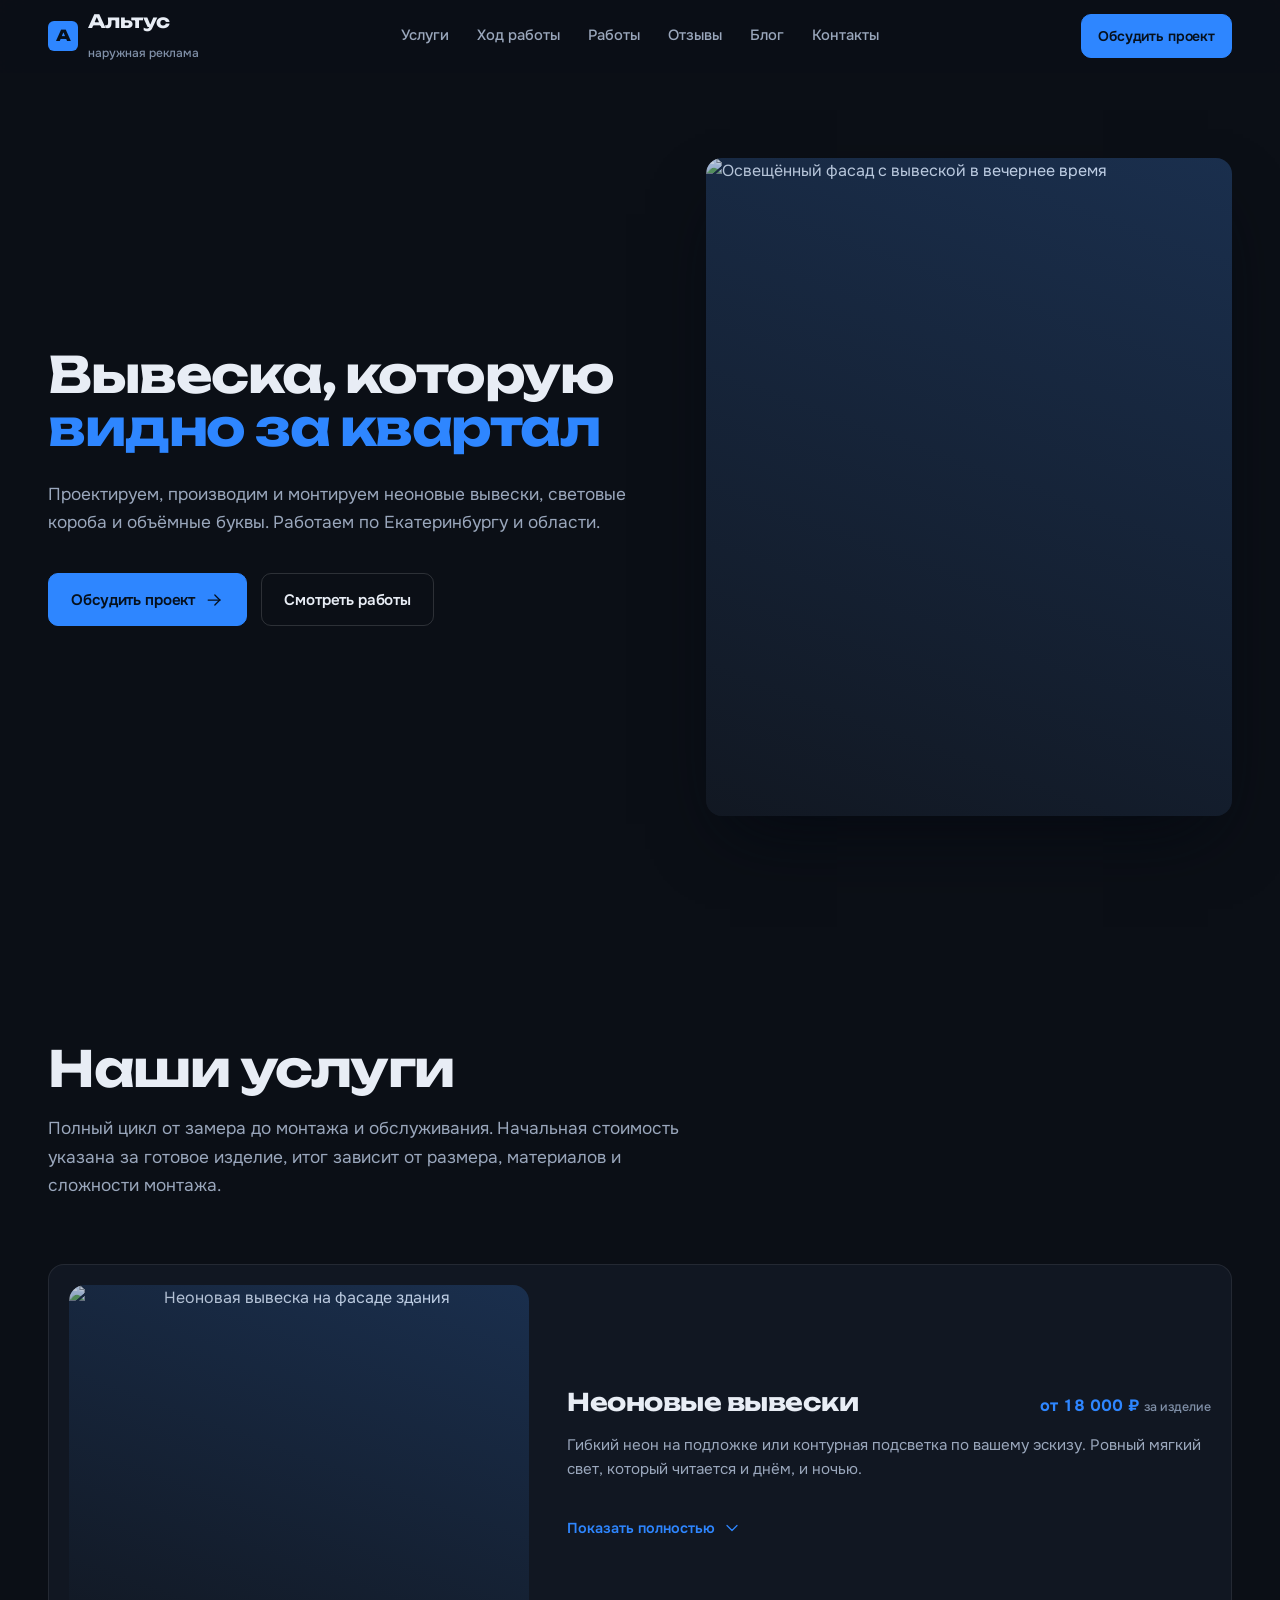
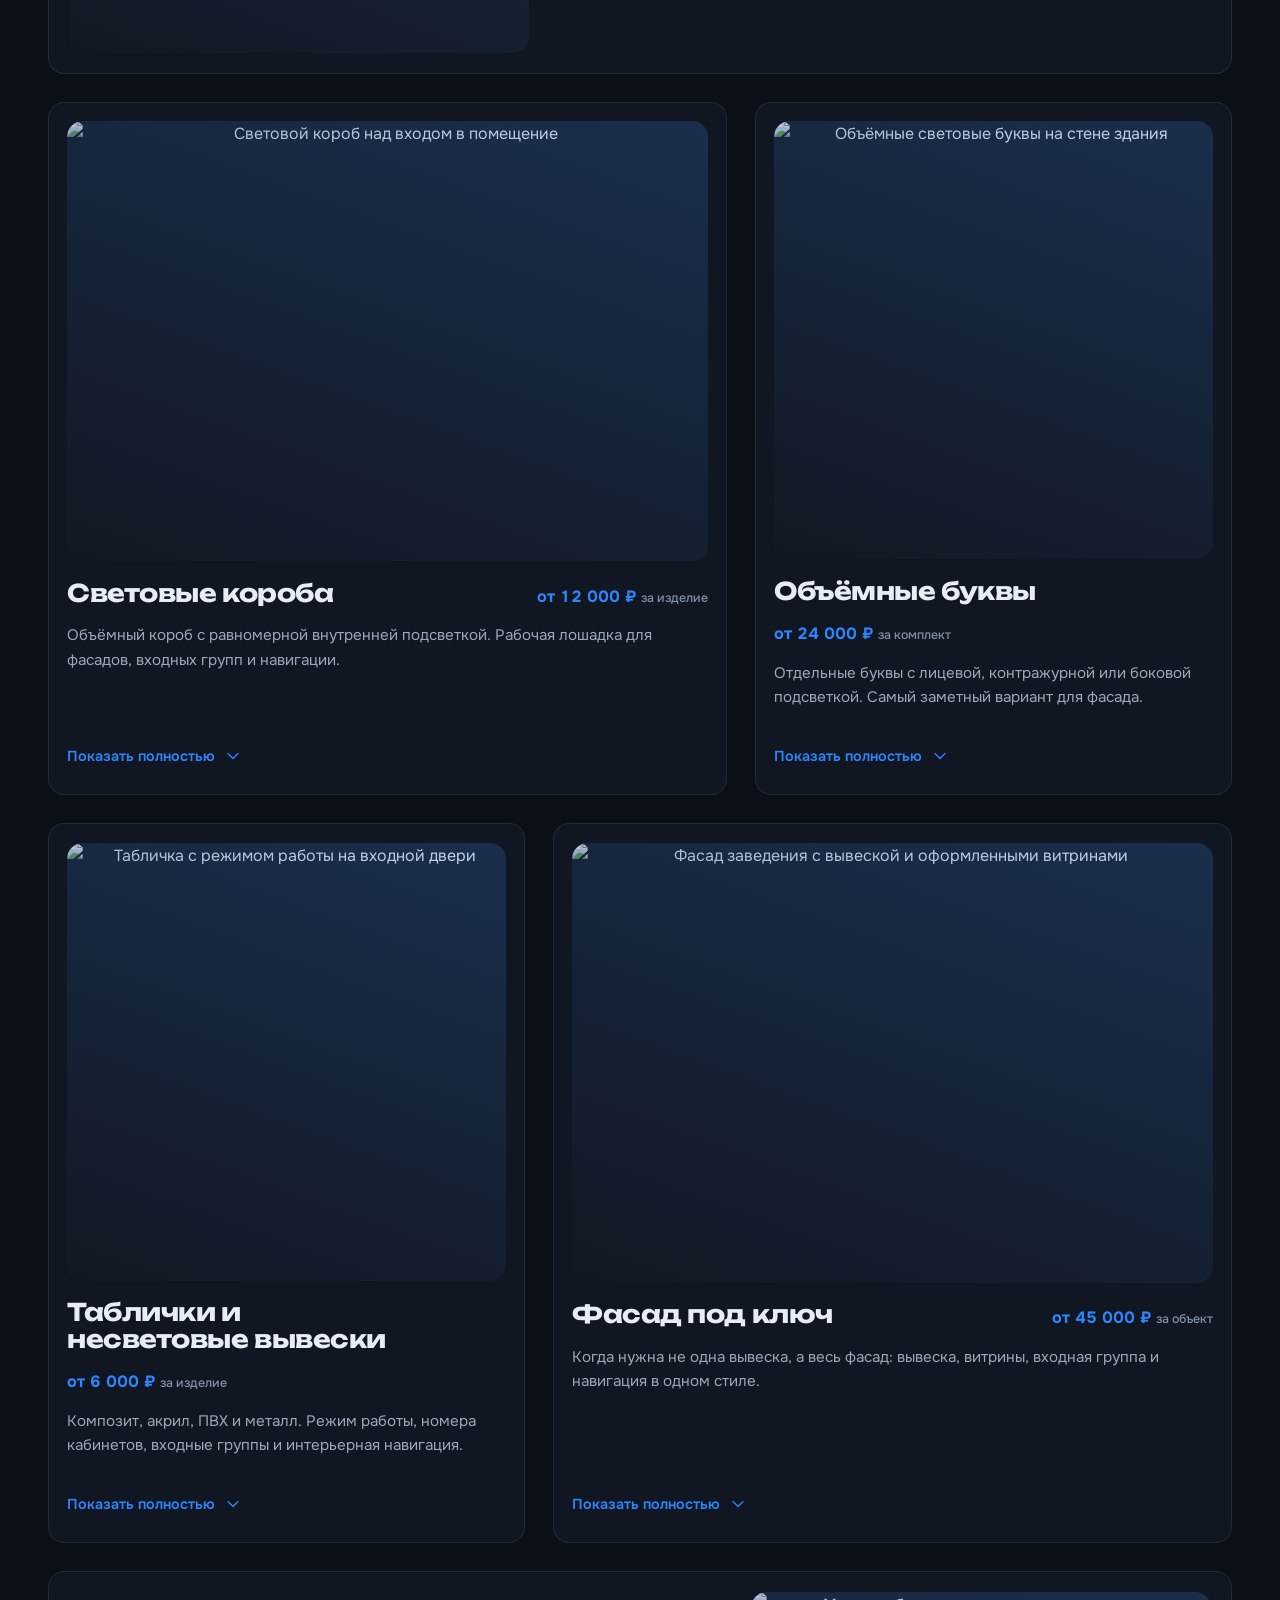
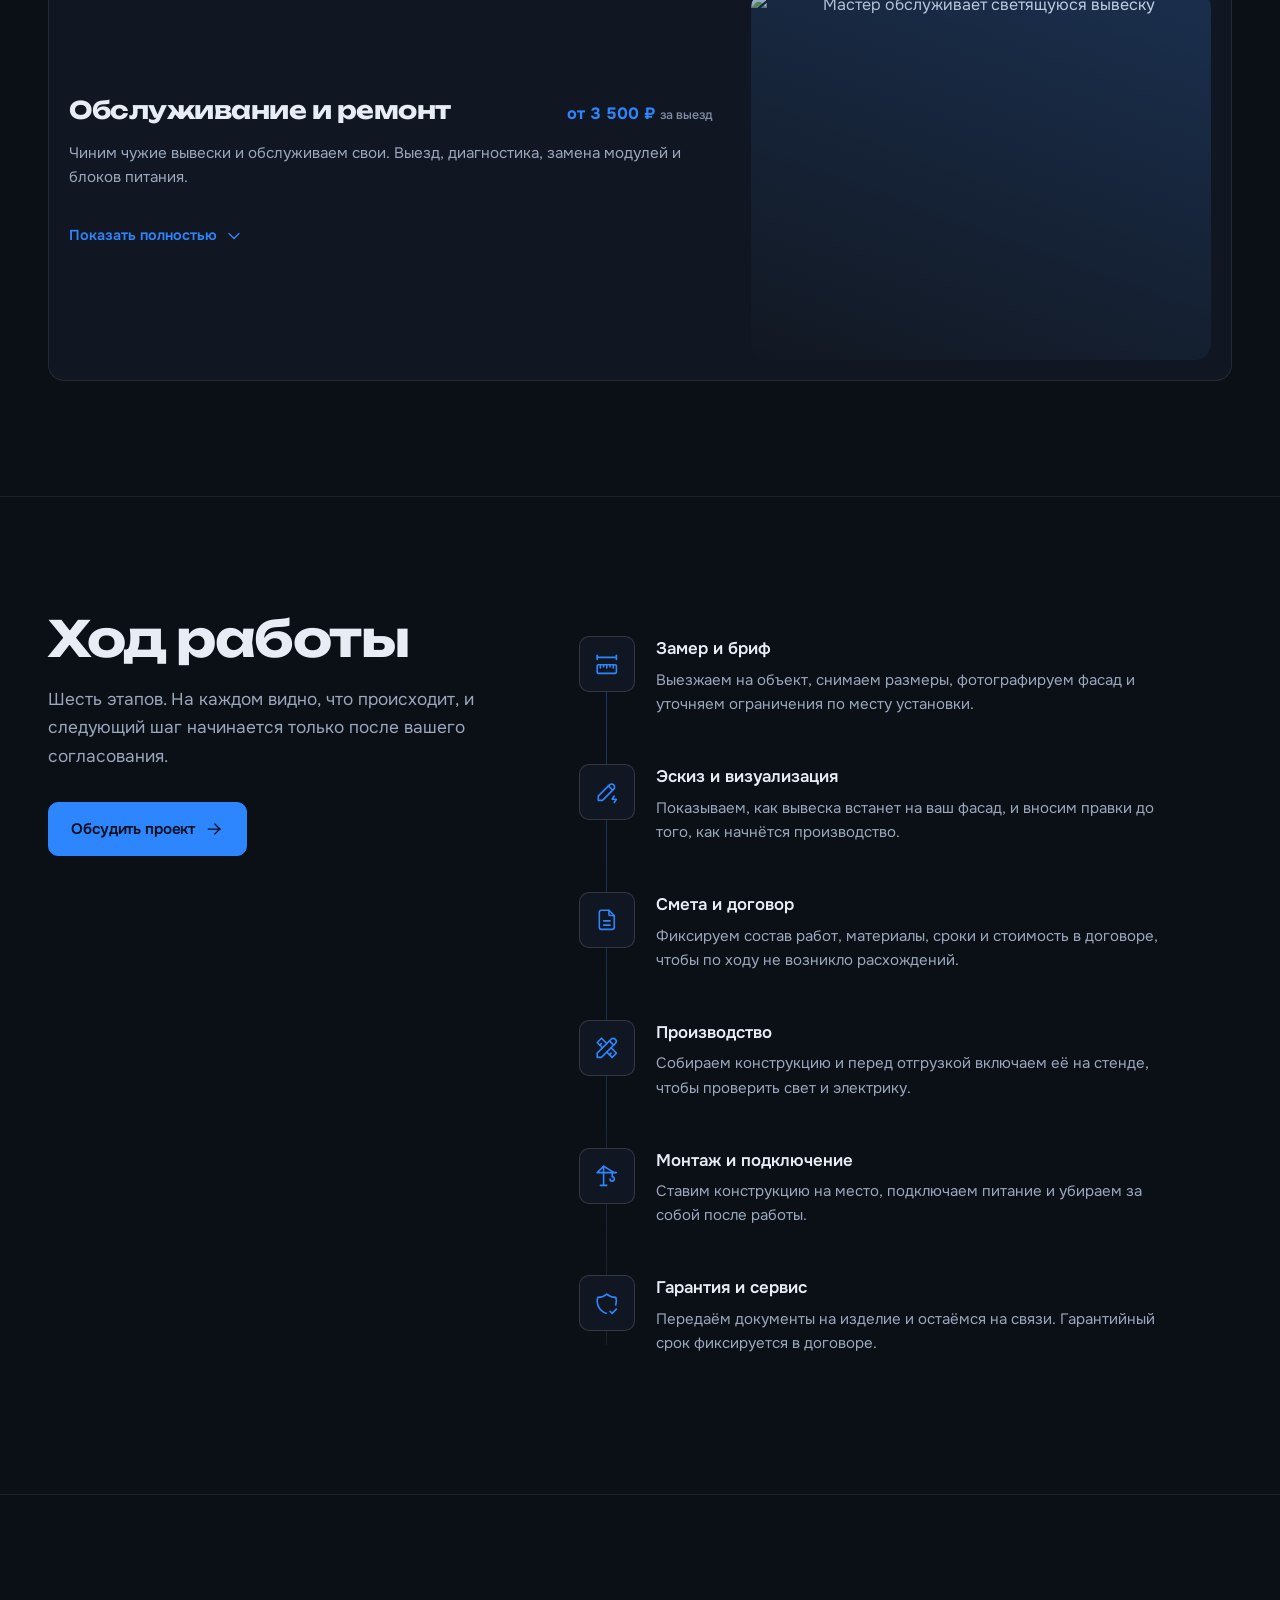
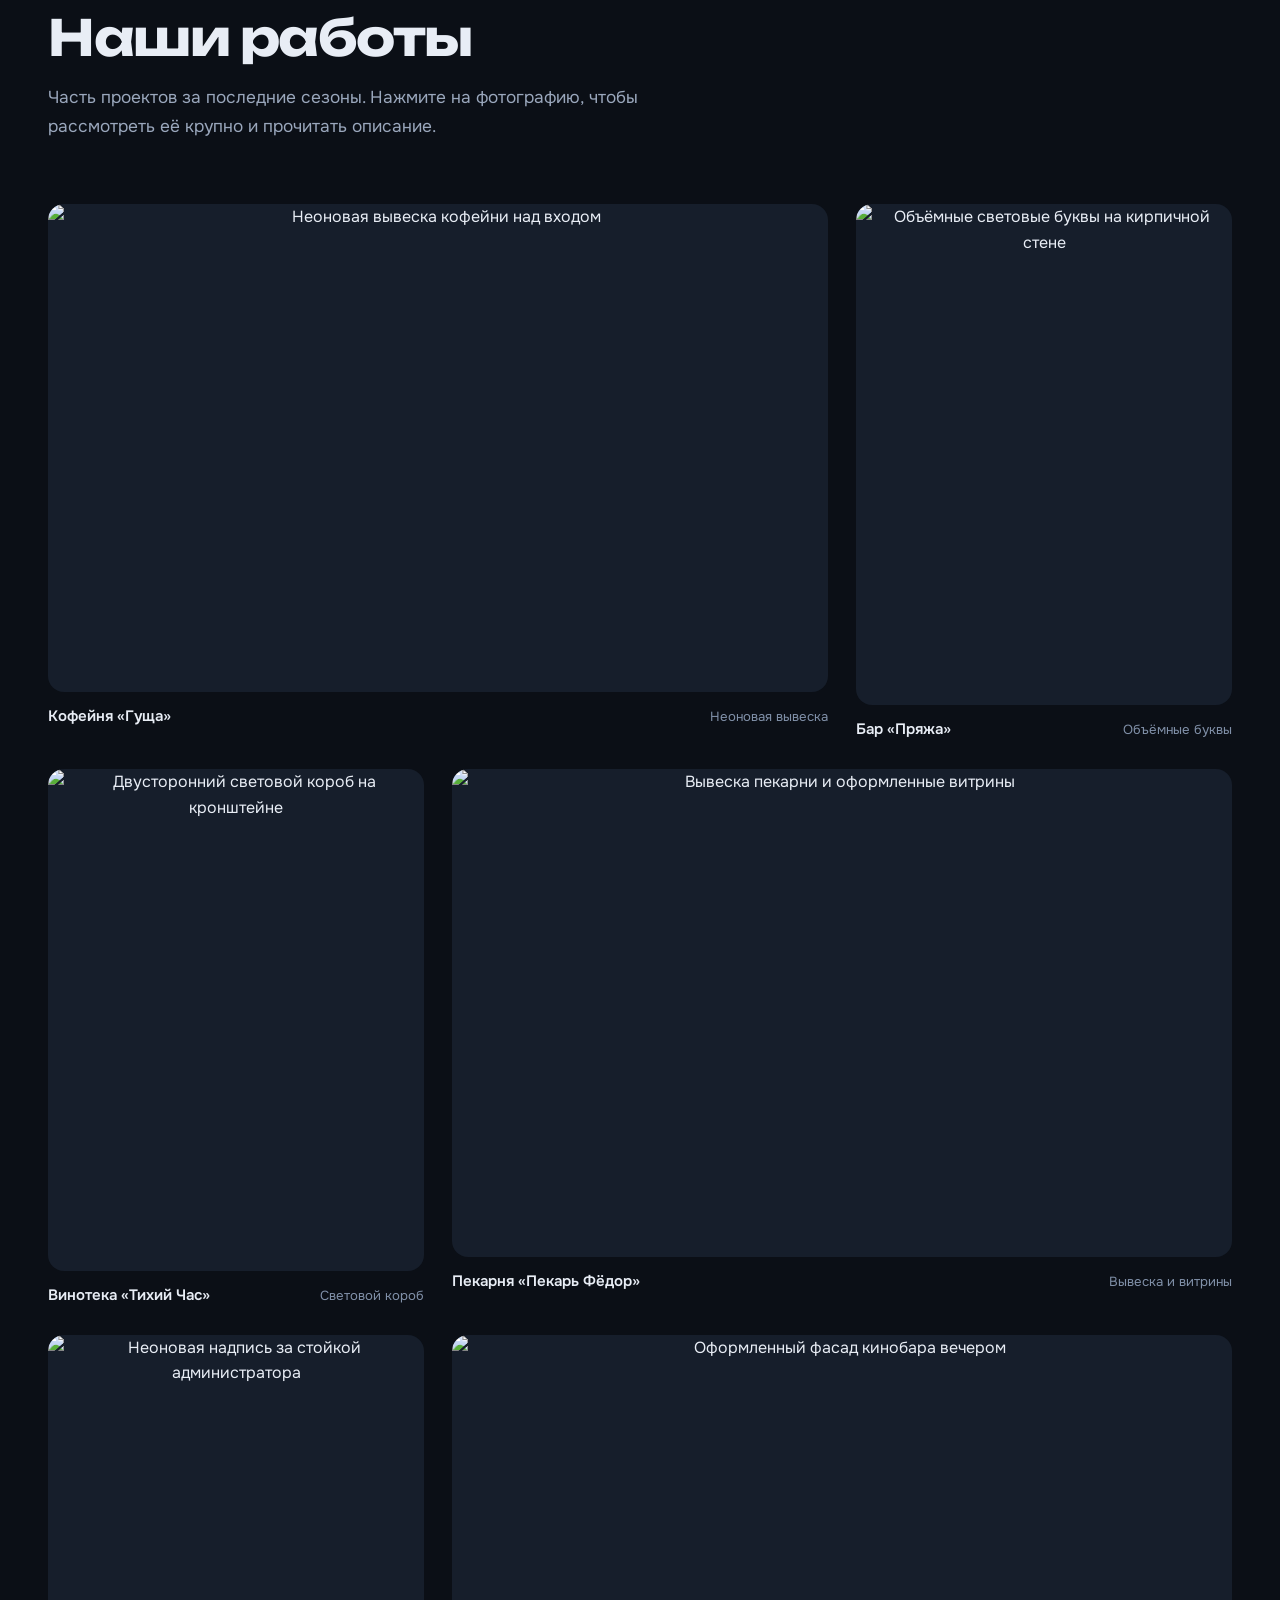
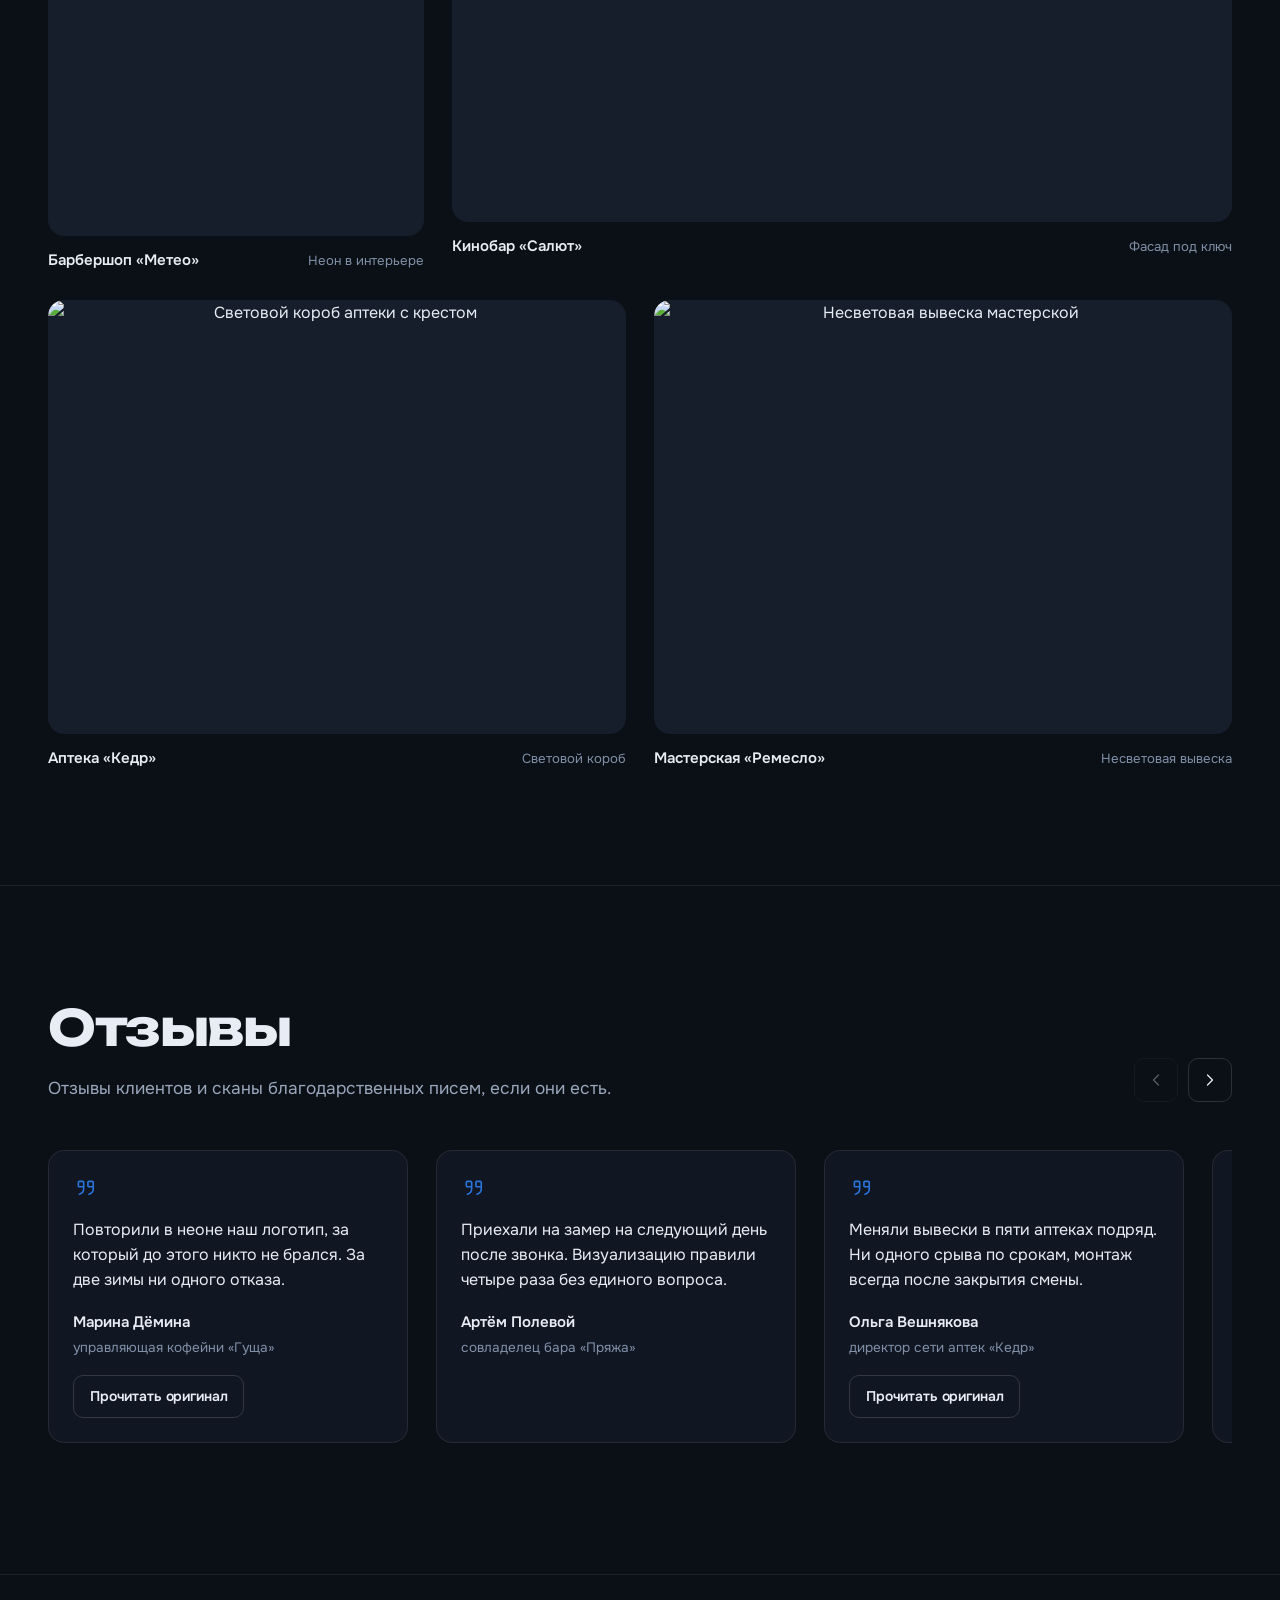
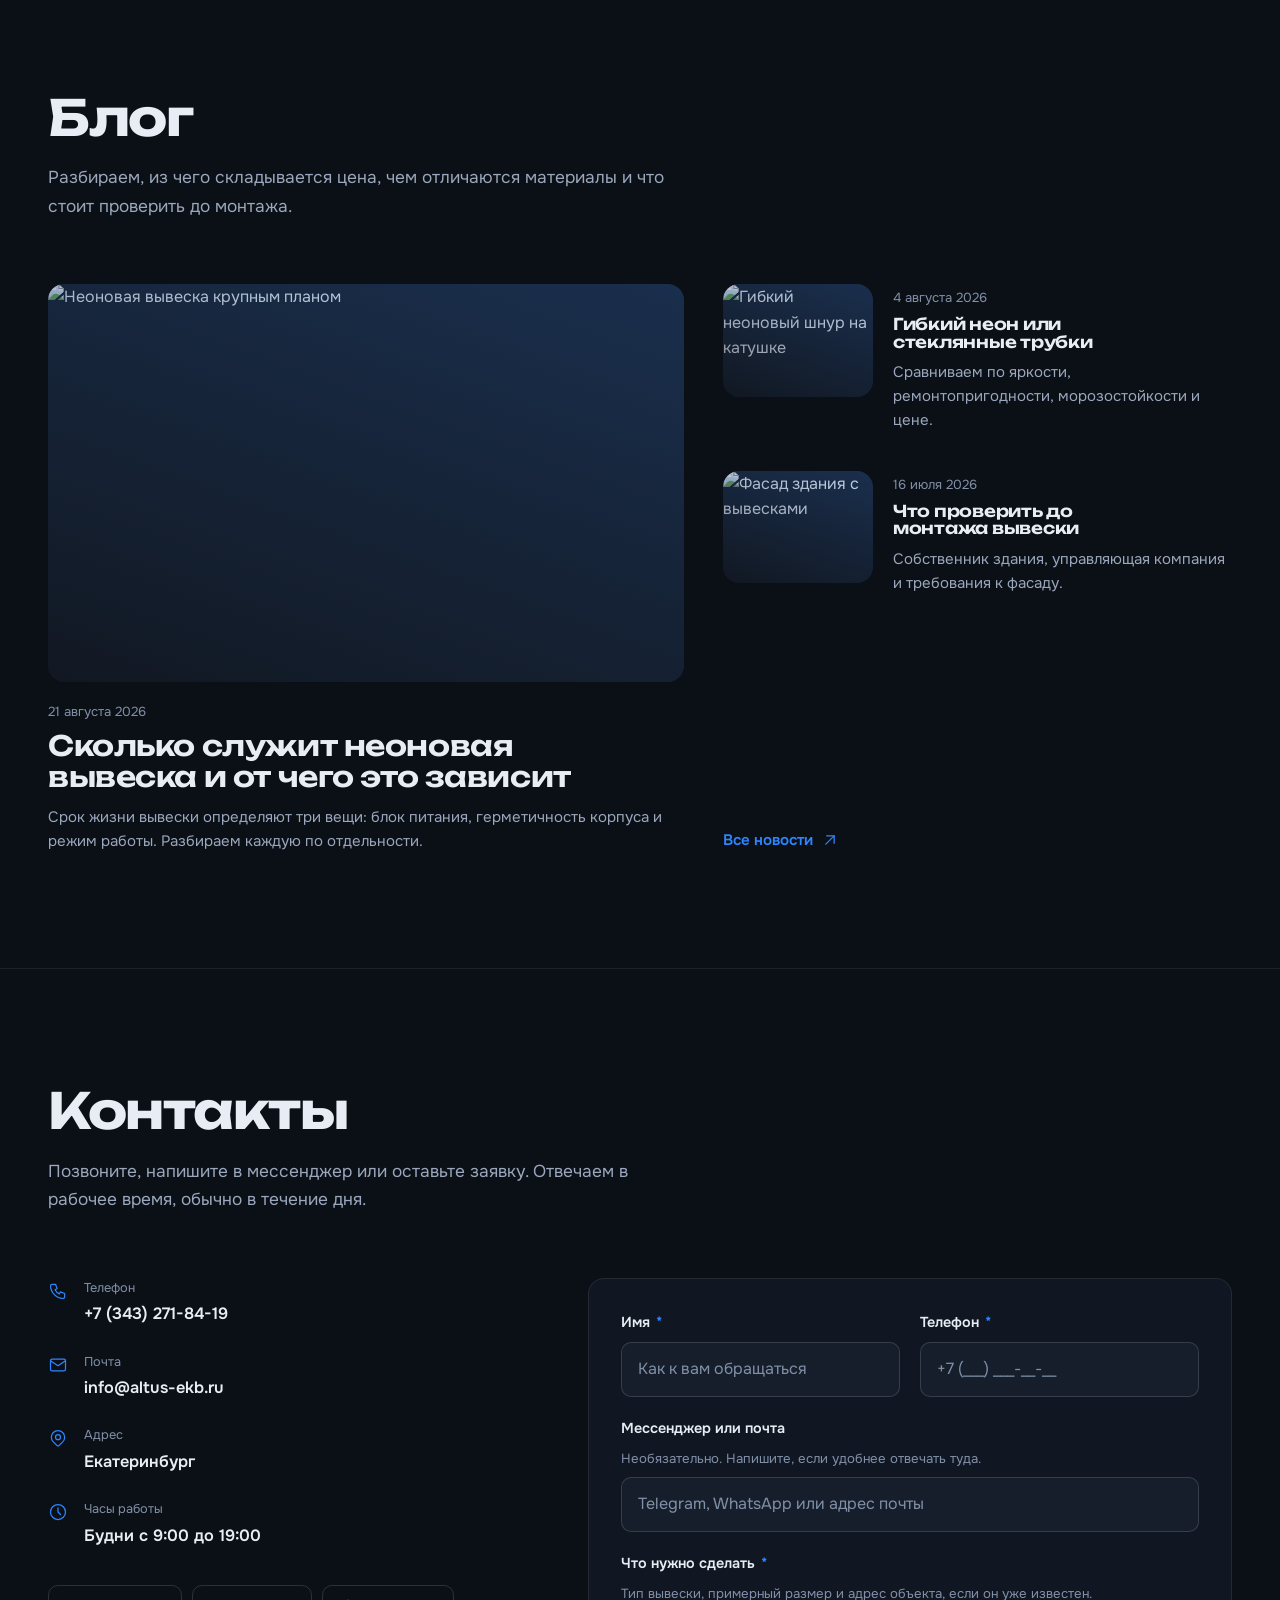
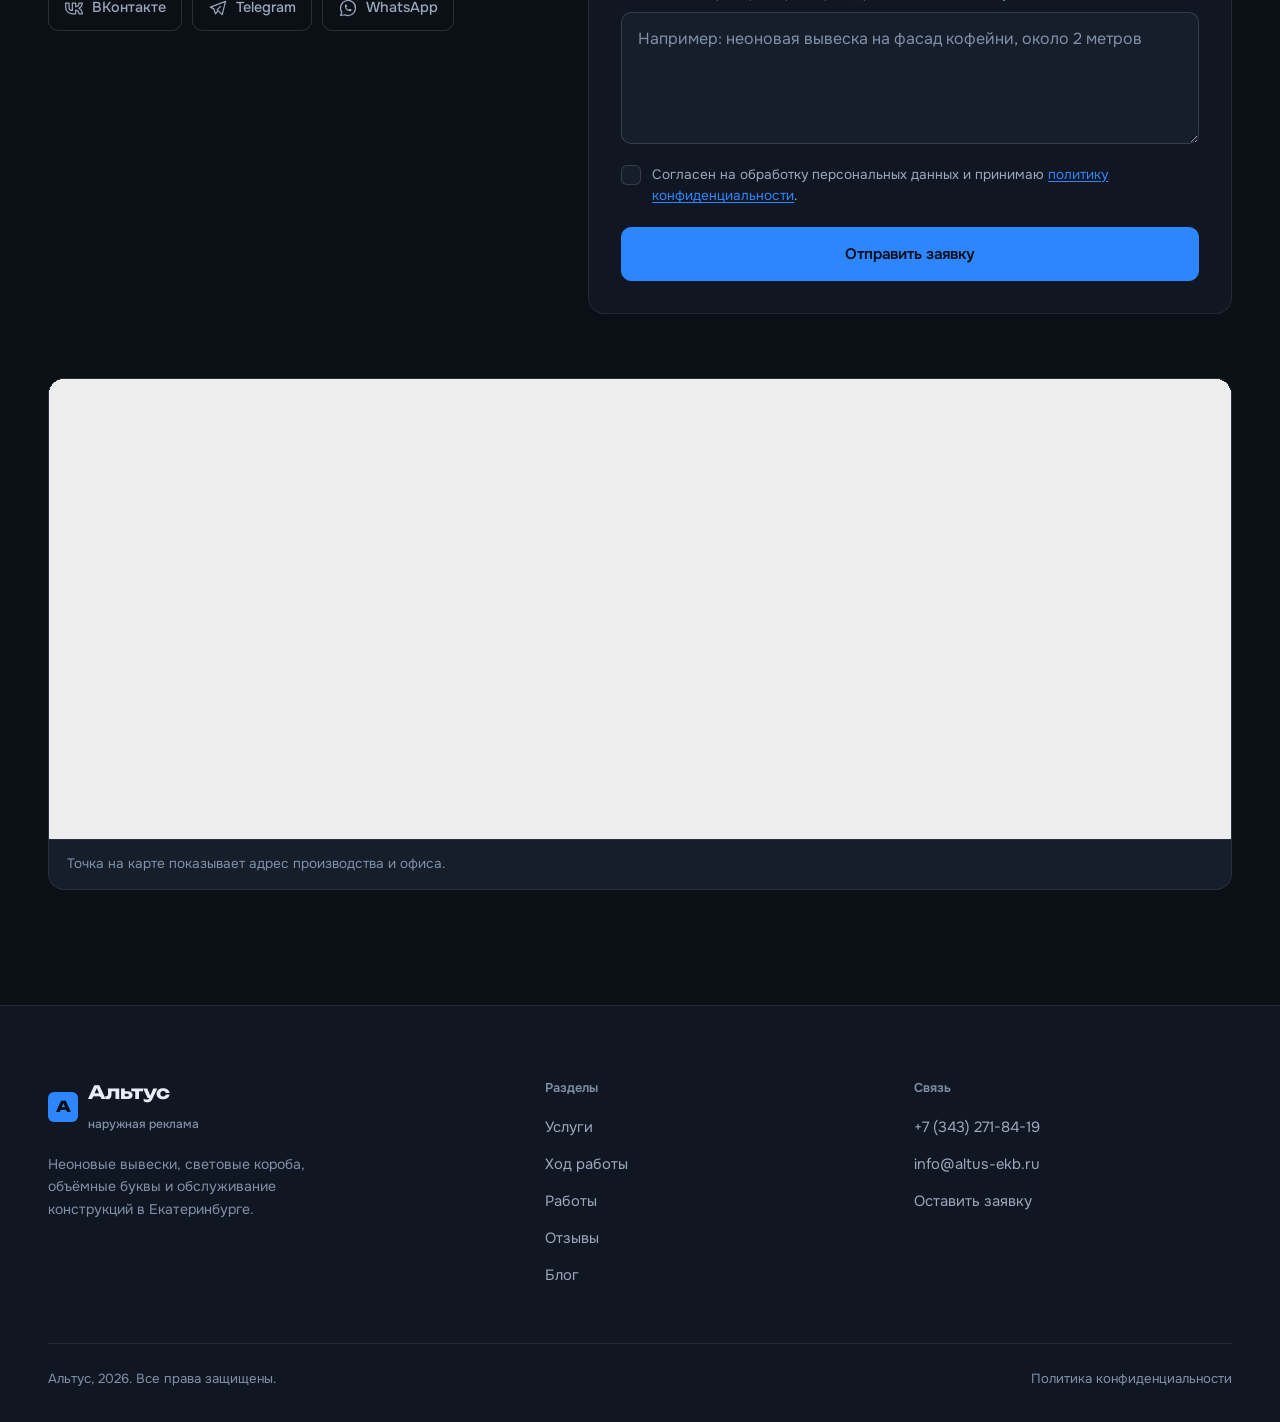
==== commit cd1019ae: "Спрайт иконок встроен в страницы: значки пропадали при открытии по file:// При открытии index.html д" ====
--- a/index.html
+++ b/index.html
@@ -1,5 +1,5 @@
 <!DOCTYPE html>
-<html lang="ru" data-root="">
+<html lang="ru">
 <head>
 <meta charset="utf-8">
 <meta name="viewport" content="width=device-width, initial-scale=1">
@@ -26,6 +26,43 @@
 <link rel="icon" href="assets/img/favicon.svg" type="image/svg+xml">
 </head>
 <body>
+
+<!-- Спрайт иконок встроен в страницу, а не подключён файлом.
+     Внешний <use href="sprite.svg#..."> браузер блокирует как cross-origin
+     при открытии по file://, и все иконки пропадают. Встроенный работает
+     и по file://, и по http, и экономит один запрос.
+     Источник: assets/icons/sprite.svg (Tabler Icons 3.31.0, MIT). -->
+<svg xmlns="http://www.w3.org/2000/svg" class="icon-sprite" aria-hidden="true">
+<!-- Tabler Icons v3.31.0 (MIT license) - https://tabler.io/icons
+     Vendored subset. ONE icon family for the whole site.
+     Wrapper <svg> stripped so stroke-width/color are controlled globally from CSS (.icon). -->
+<symbol id="i-ruler-measure" viewBox="0 0 24 24"><path d="M19.875 12c.621 0 1.125 .512 1.125 1.143v5.714c0 .631 -.504 1.143 -1.125 1.143h-15.875a1 1 0 0 1 -1 -1v-5.857c0 -.631 .504 -1.143 1.125 -1.143h15.75z" /> <path d="M9 12v2" /> <path d="M6 12v3" /> <path d="M12 12v3" /> <path d="M18 12v3" /> <path d="M15 12v2" /> <path d="M3 3v4" /> <path d="M3 5h18" /> <path d="M21 3v4" /></symbol>
+<symbol id="i-pencil-bolt" viewBox="0 0 24 24"><path d="M4 20h4l10.5 -10.5a2.828 2.828 0 1 0 -4 -4l-10.5 10.5v4" /> <path d="M13.5 6.5l4 4" /> <path d="M19 16l-2 3h4l-2 3" /></symbol>
+<symbol id="i-file-description" viewBox="0 0 24 24"><path d="M14 3v4a1 1 0 0 0 1 1h4" /> <path d="M17 21h-10a2 2 0 0 1 -2 -2v-14a2 2 0 0 1 2 -2h7l5 5v11a2 2 0 0 1 -2 2z" /> <path d="M9 17h6" /> <path d="M9 13h6" /></symbol>
+<symbol id="i-tools" viewBox="0 0 24 24"><path d="M3 21h4l13 -13a1.5 1.5 0 0 0 -4 -4l-13 13v4" /> <path d="M14.5 5.5l4 4" /> <path d="M12 8l-5 -5l-4 4l5 5" /> <path d="M7 8l-1.5 1.5" /> <path d="M16 12l5 5l-4 4l-5 -5" /> <path d="M16 17l-1.5 1.5" /></symbol>
+<symbol id="i-crane" viewBox="0 0 24 24"><path d="M6 21h6" /> <path d="M9 21v-18l-6 6h18" /> <path d="M9 3l10 6" /> <path d="M17 9v4a2 2 0 1 1 -2 2" /></symbol>
+<symbol id="i-shield-check" viewBox="0 0 24 24"><path d="M11.46 20.846a12 12 0 0 1 -7.96 -14.846a12 12 0 0 0 8.5 -3a12 12 0 0 0 8.5 3a12 12 0 0 1 -.09 7.06" /> <path d="M15 19l2 2l4 -4" /></symbol>
+<symbol id="i-arrow-up-right" viewBox="0 0 24 24"><path d="M17 7l-10 10" /> <path d="M8 7l9 0l0 9" /></symbol>
+<symbol id="i-arrow-right" viewBox="0 0 24 24"><path d="M5 12l14 0" /> <path d="M13 18l6 -6" /> <path d="M13 6l6 6" /></symbol>
+<symbol id="i-x" viewBox="0 0 24 24"><path d="M18 6l-12 12" /> <path d="M6 6l12 12" /></symbol>
+<symbol id="i-chevron-left" viewBox="0 0 24 24"><path d="M15 6l-6 6l6 6" /></symbol>
+<symbol id="i-chevron-right" viewBox="0 0 24 24"><path d="M9 6l6 6l-6 6" /></symbol>
+<symbol id="i-chevron-down" viewBox="0 0 24 24"><path d="M6 9l6 6l6 -6" /></symbol>
+<symbol id="i-zoom-in" viewBox="0 0 24 24"><path d="M10 10m-7 0a7 7 0 1 0 14 0a7 7 0 1 0 -14 0" /> <path d="M7 10l6 0" /> <path d="M10 7l0 6" /> <path d="M21 21l-6 -6" /></symbol>
+<symbol id="i-phone" viewBox="0 0 24 24"><path d="M5 4h4l2 5l-2.5 1.5a11 11 0 0 0 5 5l1.5 -2.5l5 2v4a2 2 0 0 1 -2 2a16 16 0 0 1 -15 -15a2 2 0 0 1 2 -2" /></symbol>
+<symbol id="i-mail" viewBox="0 0 24 24"><path d="M3 7a2 2 0 0 1 2 -2h14a2 2 0 0 1 2 2v10a2 2 0 0 1 -2 2h-14a2 2 0 0 1 -2 -2v-10z" /> <path d="M3 7l9 6l9 -6" /></symbol>
+<symbol id="i-map-pin" viewBox="0 0 24 24"><path d="M9 11a3 3 0 1 0 6 0a3 3 0 0 0 -6 0" /> <path d="M17.657 16.657l-4.243 4.243a2 2 0 0 1 -2.827 0l-4.244 -4.243a8 8 0 1 1 11.314 0z" /></symbol>
+<symbol id="i-clock" viewBox="0 0 24 24"><path d="M3 12a9 9 0 1 0 18 0a9 9 0 0 0 -18 0" /> <path d="M12 7v5l3 3" /></symbol>
+<symbol id="i-brand-vk" viewBox="0 0 24 24"><path d="M14 19h-4a8 8 0 0 1 -8 -8v-5h4v5a4 4 0 0 0 4 4h0v-9h4v4.5l.03 0a4.531 4.531 0 0 0 3.97 -4.496h4l-.342 1.711a6.858 6.858 0 0 1 -3.658 4.789h0a5.34 5.34 0 0 1 3.566 4.111l.434 2.389h0h-4a4.531 4.531 0 0 0 -3.97 -4.496v4.5z" /></symbol>
+<symbol id="i-brand-telegram" viewBox="0 0 24 24"><path d="M15 10l-4 4l6 6l4 -16l-18 7l4 2l2 6l3 -4" /></symbol>
+<symbol id="i-brand-whatsapp" viewBox="0 0 24 24"><path d="M3 21l1.65 -3.8a9 9 0 1 1 3.4 2.9l-5.05 .9" /> <path d="M9 10a.5 .5 0 0 0 1 0v-1a.5 .5 0 0 0 -1 0v1a5 5 0 0 0 5 5h1a.5 .5 0 0 0 0 -1h-1a.5 .5 0 0 0 0 1" /></symbol>
+<symbol id="i-menu-2" viewBox="0 0 24 24"><path d="M4 6l16 0" /> <path d="M4 12l16 0" /> <path d="M4 18l16 0" /></symbol>
+<symbol id="i-loader-2" viewBox="0 0 24 24"><path d="M12 3a9 9 0 1 0 9 9" /></symbol>
+<symbol id="i-check" viewBox="0 0 24 24"><path d="M5 12l5 5l10 -10" /></symbol>
+<symbol id="i-alert-circle" viewBox="0 0 24 24"><path d="M3 12a9 9 0 1 0 18 0a9 9 0 0 0 -18 0" /> <path d="M12 8v4" /> <path d="M12 16h.01" /></symbol>
+<symbol id="i-quote" viewBox="0 0 24 24"><path d="M10 11h-4a1 1 0 0 1 -1 -1v-3a1 1 0 0 1 1 -1h3a1 1 0 0 1 1 1v6c0 2.667 -1.333 4.333 -4 5" /> <path d="M19 11h-4a1 1 0 0 1 -1 -1v-3a1 1 0 0 1 1 -1h3a1 1 0 0 1 1 1v6c0 2.667 -1.333 4.333 -4 5" /></symbol>
+<symbol id="i-photo" viewBox="0 0 24 24"><path d="M15 8h.01" /> <path d="M3 6a3 3 0 0 1 3 -3h12a3 3 0 0 1 3 3v12a3 3 0 0 1 -3 3h-12a3 3 0 0 1 -3 -3v-12z" /> <path d="M3 16l5 -5c.928 -.893 2.072 -.893 3 0l5 5" /> <path d="M14 14l1 -1c.928 -.893 2.072 -.893 3 0l3 3" /></symbol>
+</svg>
 
 <a class="skip-link" href="#main">Перейти к содержанию</a>
 
@@ -48,7 +85,7 @@
 
     <button class="nav-toggle" type="button" data-nav-toggle
             aria-expanded="false" aria-controls="nav" aria-label="Открыть меню">
-      <svg class="icon" aria-hidden="true"><use href="assets/icons/sprite.svg#i-menu-2"></use></svg>
+      <svg class="icon" aria-hidden="true"><use href="#i-menu-2"></use></svg>
     </button>
 
     <nav class="nav" id="nav" data-nav aria-label="Основная навигация">
@@ -84,7 +121,7 @@
       <div class="hero__actions">
         <a class="btn btn--primary" href="#contacts">
           Обсудить проект
-          <svg class="icon" aria-hidden="true"><use href="assets/icons/sprite.svg#i-arrow-right"></use></svg>
+          <svg class="icon" aria-hidden="true"><use href="#i-arrow-right"></use></svg>
         </a>
         <a class="btn btn--ghost" href="#works">Смотреть работы</a>
       </div>
@@ -133,7 +170,7 @@
                  width="900" height="720" loading="lazy" decoding="async"
                  alt="Неоновая вывеска на фасаде здания">
             <span class="media-btn__zoom" aria-hidden="true">
-              <svg class="icon"><use href="assets/icons/sprite.svg#i-zoom-in"></use></svg>
+              <svg class="icon"><use href="#i-zoom-in"></use></svg>
             </span>
           </span>
           <span class="visually-hidden">Открыть фотографию услуги «Неоновые вывески»</span>
@@ -165,7 +202,7 @@
           <button class="disclosure" type="button" data-disclosure
                   aria-expanded="false" aria-controls="svc-1-more">
             <span data-disclosure-label>Показать полностью</span>
-            <svg class="icon" aria-hidden="true"><use href="assets/icons/sprite.svg#i-chevron-down"></use></svg>
+            <svg class="icon" aria-hidden="true"><use href="#i-chevron-down"></use></svg>
           </button>
         </div>
       </article>
@@ -183,7 +220,7 @@
                  width="800" height="550" loading="lazy" decoding="async"
                  alt="Световой короб над входом в помещение">
             <span class="media-btn__zoom" aria-hidden="true">
-              <svg class="icon"><use href="assets/icons/sprite.svg#i-zoom-in"></use></svg>
+              <svg class="icon"><use href="#i-zoom-in"></use></svg>
             </span>
           </span>
           <span class="visually-hidden">Открыть фотографию услуги «Световые короба»</span>
@@ -214,7 +251,7 @@
           <button class="disclosure" type="button" data-disclosure
                   aria-expanded="false" aria-controls="svc-2-more">
             <span data-disclosure-label>Показать полностью</span>
-            <svg class="icon" aria-hidden="true"><use href="assets/icons/sprite.svg#i-chevron-down"></use></svg>
+            <svg class="icon" aria-hidden="true"><use href="#i-chevron-down"></use></svg>
           </button>
         </div>
       </article>
@@ -232,7 +269,7 @@
                  width="800" height="550" loading="lazy" decoding="async"
                  alt="Объёмные световые буквы на стене здания">
             <span class="media-btn__zoom" aria-hidden="true">
-              <svg class="icon"><use href="assets/icons/sprite.svg#i-zoom-in"></use></svg>
+              <svg class="icon"><use href="#i-zoom-in"></use></svg>
             </span>
           </span>
           <span class="visually-hidden">Открыть фотографию услуги «Объёмные световые буквы»</span>
@@ -262,7 +299,7 @@
           <button class="disclosure" type="button" data-disclosure
                   aria-expanded="false" aria-controls="svc-3-more">
             <span data-disclosure-label>Показать полностью</span>
-            <svg class="icon" aria-hidden="true"><use href="assets/icons/sprite.svg#i-chevron-down"></use></svg>
+            <svg class="icon" aria-hidden="true"><use href="#i-chevron-down"></use></svg>
           </button>
         </div>
       </article>
@@ -280,7 +317,7 @@
                  width="800" height="550" loading="lazy" decoding="async"
                  alt="Табличка с режимом работы на входной двери">
             <span class="media-btn__zoom" aria-hidden="true">
-              <svg class="icon"><use href="assets/icons/sprite.svg#i-zoom-in"></use></svg>
+              <svg class="icon"><use href="#i-zoom-in"></use></svg>
             </span>
           </span>
           <span class="visually-hidden">Открыть фотографию услуги «Несветовые вывески и таблички»</span>
@@ -310,7 +347,7 @@
           <button class="disclosure" type="button" data-disclosure
                   aria-expanded="false" aria-controls="svc-4-more">
             <span data-disclosure-label>Показать полностью</span>
-            <svg class="icon" aria-hidden="true"><use href="assets/icons/sprite.svg#i-chevron-down"></use></svg>
+            <svg class="icon" aria-hidden="true"><use href="#i-chevron-down"></use></svg>
           </button>
         </div>
       </article>
@@ -328,7 +365,7 @@
                  width="800" height="550" loading="lazy" decoding="async"
                  alt="Фасад заведения с вывеской и оформленными витринами">
             <span class="media-btn__zoom" aria-hidden="true">
-              <svg class="icon"><use href="assets/icons/sprite.svg#i-zoom-in"></use></svg>
+              <svg class="icon"><use href="#i-zoom-in"></use></svg>
             </span>
           </span>
           <span class="visually-hidden">Открыть фотографию услуги «Оформление фасада под ключ»</span>
@@ -358,7 +395,7 @@
           <button class="disclosure" type="button" data-disclosure
                   aria-expanded="false" aria-controls="svc-5-more">
             <span data-disclosure-label>Показать полностью</span>
-            <svg class="icon" aria-hidden="true"><use href="assets/icons/sprite.svg#i-chevron-down"></use></svg>
+            <svg class="icon" aria-hidden="true"><use href="#i-chevron-down"></use></svg>
           </button>
         </div>
       </article>
@@ -376,7 +413,7 @@
                  width="900" height="720" loading="lazy" decoding="async"
                  alt="Мастер обслуживает светящуюся вывеску">
             <span class="media-btn__zoom" aria-hidden="true">
-              <svg class="icon"><use href="assets/icons/sprite.svg#i-zoom-in"></use></svg>
+              <svg class="icon"><use href="#i-zoom-in"></use></svg>
             </span>
           </span>
           <span class="visually-hidden">Открыть фотографию услуги «Обслуживание и ремонт вывесок»</span>
@@ -406,7 +443,7 @@
           <button class="disclosure" type="button" data-disclosure
                   aria-expanded="false" aria-controls="svc-6-more">
             <span data-disclosure-label>Показать полностью</span>
-            <svg class="icon" aria-hidden="true"><use href="assets/icons/sprite.svg#i-chevron-down"></use></svg>
+            <svg class="icon" aria-hidden="true"><use href="#i-chevron-down"></use></svg>
           </button>
         </div>
       </article>
@@ -431,7 +468,7 @@
       </p>
       <a class="btn btn--primary" href="#contacts">
         Обсудить проект
-        <svg class="icon" aria-hidden="true"><use href="assets/icons/sprite.svg#i-arrow-right"></use></svg>
+        <svg class="icon" aria-hidden="true"><use href="#i-arrow-right"></use></svg>
       </a>
     </div>
 
@@ -439,7 +476,7 @@
 
       <li class="step" data-reveal>
         <span class="step__icon" aria-hidden="true">
-          <svg class="icon icon--lg"><use href="assets/icons/sprite.svg#i-ruler-measure"></use></svg>
+          <svg class="icon icon--lg"><use href="#i-ruler-measure"></use></svg>
         </span>
         <div>
           <h3 class="step__title">Замер и бриф</h3>
@@ -452,7 +489,7 @@
 
       <li class="step" data-reveal>
         <span class="step__icon" aria-hidden="true">
-          <svg class="icon icon--lg"><use href="assets/icons/sprite.svg#i-pencil-bolt"></use></svg>
+          <svg class="icon icon--lg"><use href="#i-pencil-bolt"></use></svg>
         </span>
         <div>
           <h3 class="step__title">Эскиз и визуализация</h3>
@@ -465,7 +502,7 @@
 
       <li class="step" data-reveal>
         <span class="step__icon" aria-hidden="true">
-          <svg class="icon icon--lg"><use href="assets/icons/sprite.svg#i-file-description"></use></svg>
+          <svg class="icon icon--lg"><use href="#i-file-description"></use></svg>
         </span>
         <div>
           <h3 class="step__title">Смета и договор</h3>
@@ -478,7 +515,7 @@
 
       <li class="step" data-reveal>
         <span class="step__icon" aria-hidden="true">
-          <svg class="icon icon--lg"><use href="assets/icons/sprite.svg#i-tools"></use></svg>
+          <svg class="icon icon--lg"><use href="#i-tools"></use></svg>
         </span>
         <div>
           <h3 class="step__title">Производство</h3>
@@ -491,7 +528,7 @@
 
       <li class="step" data-reveal>
         <span class="step__icon" aria-hidden="true">
-          <svg class="icon icon--lg"><use href="assets/icons/sprite.svg#i-crane"></use></svg>
+          <svg class="icon icon--lg"><use href="#i-crane"></use></svg>
         </span>
         <div>
           <h3 class="step__title">Монтаж и подключение</h3>
@@ -504,7 +541,7 @@
 
       <li class="step" data-reveal>
         <span class="step__icon" aria-hidden="true">
-          <svg class="icon icon--lg"><use href="assets/icons/sprite.svg#i-shield-check"></use></svg>
+          <svg class="icon icon--lg"><use href="#i-shield-check"></use></svg>
         </span>
         <div>
           <h3 class="step__title">Гарантия и сервис</h3>
@@ -551,7 +588,7 @@
                  width="960" height="600" loading="lazy" decoding="async"
                  alt="Неоновая вывеска кофейни над входом">
             <span class="media-btn__zoom" aria-hidden="true">
-              <svg class="icon"><use href="assets/icons/sprite.svg#i-zoom-in"></use></svg>
+              <svg class="icon"><use href="#i-zoom-in"></use></svg>
             </span>
           </span>
         </button>
@@ -573,7 +610,7 @@
                  width="600" height="800" loading="lazy" decoding="async"
                  alt="Объёмные световые буквы на кирпичной стене">
             <span class="media-btn__zoom" aria-hidden="true">
-              <svg class="icon"><use href="assets/icons/sprite.svg#i-zoom-in"></use></svg>
+              <svg class="icon"><use href="#i-zoom-in"></use></svg>
             </span>
           </span>
         </button>
@@ -595,7 +632,7 @@
                  width="600" height="800" loading="lazy" decoding="async"
                  alt="Двусторонний световой короб на кронштейне">
             <span class="media-btn__zoom" aria-hidden="true">
-              <svg class="icon"><use href="assets/icons/sprite.svg#i-zoom-in"></use></svg>
+              <svg class="icon"><use href="#i-zoom-in"></use></svg>
             </span>
           </span>
         </button>
@@ -617,7 +654,7 @@
                  width="960" height="600" loading="lazy" decoding="async"
                  alt="Вывеска пекарни и оформленные витрины">
             <span class="media-btn__zoom" aria-hidden="true">
-              <svg class="icon"><use href="assets/icons/sprite.svg#i-zoom-in"></use></svg>
+              <svg class="icon"><use href="#i-zoom-in"></use></svg>
             </span>
           </span>
         </button>
@@ -639,7 +676,7 @@
                  width="600" height="800" loading="lazy" decoding="async"
                  alt="Неоновая надпись за стойкой администратора">
             <span class="media-btn__zoom" aria-hidden="true">
-              <svg class="icon"><use href="assets/icons/sprite.svg#i-zoom-in"></use></svg>
+              <svg class="icon"><use href="#i-zoom-in"></use></svg>
             </span>
           </span>
         </button>
@@ -661,7 +698,7 @@
                  width="960" height="600" loading="lazy" decoding="async"
                  alt="Оформленный фасад кинобара вечером">
             <span class="media-btn__zoom" aria-hidden="true">
-              <svg class="icon"><use href="assets/icons/sprite.svg#i-zoom-in"></use></svg>
+              <svg class="icon"><use href="#i-zoom-in"></use></svg>
             </span>
           </span>
         </button>
@@ -683,7 +720,7 @@
                  width="600" height="800" loading="lazy" decoding="async"
                  alt="Световой короб аптеки с крестом">
             <span class="media-btn__zoom" aria-hidden="true">
-              <svg class="icon"><use href="assets/icons/sprite.svg#i-zoom-in"></use></svg>
+              <svg class="icon"><use href="#i-zoom-in"></use></svg>
             </span>
           </span>
         </button>
@@ -705,7 +742,7 @@
                  width="600" height="800" loading="lazy" decoding="async"
                  alt="Несветовая вывеска мастерской">
             <span class="media-btn__zoom" aria-hidden="true">
-              <svg class="icon"><use href="assets/icons/sprite.svg#i-zoom-in"></use></svg>
+              <svg class="icon"><use href="#i-zoom-in"></use></svg>
             </span>
           </span>
         </button>
@@ -736,10 +773,10 @@
       </div>
       <div class="reviews__controls">
         <button class="rail-btn" type="button" data-rail-prev="reviews-row" aria-label="Предыдущий отзыв">
-          <svg class="icon" aria-hidden="true"><use href="assets/icons/sprite.svg#i-chevron-left"></use></svg>
+          <svg class="icon" aria-hidden="true"><use href="#i-chevron-left"></use></svg>
         </button>
         <button class="rail-btn" type="button" data-rail-next="reviews-row" aria-label="Следующий отзыв">
-          <svg class="icon" aria-hidden="true"><use href="assets/icons/sprite.svg#i-chevron-right"></use></svg>
+          <svg class="icon" aria-hidden="true"><use href="#i-chevron-right"></use></svg>
         </button>
       </div>
     </div>
@@ -750,7 +787,7 @@
          role="region" aria-label="Отзывы клиентов, прокручивается по горизонтали">
 
       <figure class="review">
-        <svg class="icon icon--lg review__mark" aria-hidden="true"><use href="assets/icons/sprite.svg#i-quote"></use></svg>
+        <svg class="icon icon--lg review__mark" aria-hidden="true"><use href="#i-quote"></use></svg>
         <blockquote class="review__text">
           Повторили в неоне наш логотип, за который до этого никто не брался.
           За две зимы ни одного отказа.
@@ -771,7 +808,7 @@
       </figure>
 
       <figure class="review">
-        <svg class="icon icon--lg review__mark" aria-hidden="true"><use href="assets/icons/sprite.svg#i-quote"></use></svg>
+        <svg class="icon icon--lg review__mark" aria-hidden="true"><use href="#i-quote"></use></svg>
         <blockquote class="review__text">
           Приехали на замер на следующий день после звонка. Визуализацию
           правили четыре раза без единого вопроса.
@@ -785,7 +822,7 @@
       </figure>
 
       <figure class="review">
-        <svg class="icon icon--lg review__mark" aria-hidden="true"><use href="assets/icons/sprite.svg#i-quote"></use></svg>
+        <svg class="icon icon--lg review__mark" aria-hidden="true"><use href="#i-quote"></use></svg>
         <blockquote class="review__text">
           Меняли вывески в пяти аптеках подряд. Ни одного срыва по срокам,
           монтаж всегда после закрытия смены.
@@ -806,7 +843,7 @@
       </figure>
 
       <figure class="review">
-        <svg class="icon icon--lg review__mark" aria-hidden="true"><use href="assets/icons/sprite.svg#i-quote"></use></svg>
+        <svg class="icon icon--lg review__mark" aria-hidden="true"><use href="#i-quote"></use></svg>
         <blockquote class="review__text">
           Забрали на обслуживание вывеску, которую делали не они.
           Починили блок питания в тот же выезд.
@@ -897,7 +934,7 @@
         <div class="blog__foot">
           <a class="link-arrow" href="blog/">
             Все новости
-            <svg class="icon" aria-hidden="true"><use href="assets/icons/sprite.svg#i-arrow-up-right"></use></svg>
+            <svg class="icon" aria-hidden="true"><use href="#i-arrow-up-right"></use></svg>
           </a>
         </div>
 
@@ -929,7 +966,7 @@
         <div class="contact-list">
 
           <div class="contact-item">
-            <svg class="icon" aria-hidden="true"><use href="assets/icons/sprite.svg#i-phone"></use></svg>
+            <svg class="icon" aria-hidden="true"><use href="#i-phone"></use></svg>
             <div>
               <p class="contact-item__label">Телефон</p>
               <a class="contact-item__value" href="tel:+73432718419">+7 (343) 271-84-19</a>
@@ -937,7 +974,7 @@
           </div>
 
           <div class="contact-item">
-            <svg class="icon" aria-hidden="true"><use href="assets/icons/sprite.svg#i-mail"></use></svg>
+            <svg class="icon" aria-hidden="true"><use href="#i-mail"></use></svg>
             <div>
               <p class="contact-item__label">Почта</p>
               <a class="contact-item__value" href="mailto:info@altus-ekb.ru">info@altus-ekb.ru</a>
@@ -945,7 +982,7 @@
           </div>
 
           <div class="contact-item">
-            <svg class="icon" aria-hidden="true"><use href="assets/icons/sprite.svg#i-map-pin"></use></svg>
+            <svg class="icon" aria-hidden="true"><use href="#i-map-pin"></use></svg>
             <div>
               <p class="contact-item__label">Адрес</p>
               <p class="contact-item__value">Екатеринбург</p>
@@ -953,7 +990,7 @@
           </div>
 
           <div class="contact-item">
-            <svg class="icon" aria-hidden="true"><use href="assets/icons/sprite.svg#i-clock"></use></svg>
+            <svg class="icon" aria-hidden="true"><use href="#i-clock"></use></svg>
             <div>
               <p class="contact-item__label">Часы работы</p>
               <p class="contact-item__value">Будни с 9:00 до 19:00</p>
@@ -965,15 +1002,15 @@
         <!-- TODO заказчик: подставить ссылки на сообщества и мессенджеры -->
         <div class="socials">
           <a class="social" href="#" rel="noopener">
-            <svg class="icon" aria-hidden="true"><use href="assets/icons/sprite.svg#i-brand-vk"></use></svg>
+            <svg class="icon" aria-hidden="true"><use href="#i-brand-vk"></use></svg>
             ВКонтакте
           </a>
           <a class="social" href="#" rel="noopener">
-            <svg class="icon" aria-hidden="true"><use href="assets/icons/sprite.svg#i-brand-telegram"></use></svg>
+            <svg class="icon" aria-hidden="true"><use href="#i-brand-telegram"></use></svg>
             Telegram
           </a>
           <a class="social" href="#" rel="noopener">
-            <svg class="icon" aria-hidden="true"><use href="assets/icons/sprite.svg#i-brand-whatsapp"></use></svg>
+            <svg class="icon" aria-hidden="true"><use href="#i-brand-whatsapp"></use></svg>
             WhatsApp
           </a>
         </div>
@@ -991,7 +1028,7 @@
               <input class="input" id="f-name" name="name" type="text"
                      autocomplete="name" placeholder="Как к вам обращаться" required>
               <p class="field__error" id="err-name" data-error>
-                <svg class="icon" aria-hidden="true"><use href="assets/icons/sprite.svg#i-alert-circle"></use></svg>
+                <svg class="icon" aria-hidden="true"><use href="#i-alert-circle"></use></svg>
                 <span data-error-text></span>
               </p>
             </div>
@@ -1001,7 +1038,7 @@
               <input class="input" id="f-phone" name="phone" type="tel" inputmode="tel"
                      autocomplete="tel" placeholder="+7 (___) ___-__-__" required>
               <p class="field__error" id="err-phone" data-error>
-                <svg class="icon" aria-hidden="true"><use href="assets/icons/sprite.svg#i-alert-circle"></use></svg>
+                <svg class="icon" aria-hidden="true"><use href="#i-alert-circle"></use></svg>
                 <span data-error-text></span>
               </p>
             </div>
@@ -1020,7 +1057,7 @@
             <textarea class="textarea" id="f-message" name="message"
                       placeholder="Например: неоновая вывеска на фасад кофейни, около 2 метров" required></textarea>
             <p class="field__error" id="err-message" data-error>
-              <svg class="icon" aria-hidden="true"><use href="assets/icons/sprite.svg#i-alert-circle"></use></svg>
+              <svg class="icon" aria-hidden="true"><use href="#i-alert-circle"></use></svg>
               <span data-error-text></span>
             </p>
           </div>
@@ -1032,7 +1069,7 @@
                 <a href="#" rel="noopener">политику конфиденциальности</a>.</span>
             </label>
             <p class="field__error" id="err-consent" data-error>
-              <svg class="icon" aria-hidden="true"><use href="assets/icons/sprite.svg#i-alert-circle"></use></svg>
+              <svg class="icon" aria-hidden="true"><use href="#i-alert-circle"></use></svg>
               <span data-error-text></span>
             </p>
           </div>
@@ -1040,12 +1077,12 @@
           <!-- Сообщение о результате. role=status озвучивается скринридером
                без перехвата фокуса. -->
           <div class="form__status" data-status role="status" aria-live="polite">
-            <svg class="icon" aria-hidden="true" data-status-icon><use href="assets/icons/sprite.svg#i-check"></use></svg>
+            <svg class="icon" aria-hidden="true" data-status-icon><use href="#i-check"></use></svg>
             <span data-status-text></span>
           </div>
 
           <button class="btn btn--primary btn--block" type="submit" data-submit>
-            <svg class="icon btn__spinner" aria-hidden="true"><use href="assets/icons/sprite.svg#i-loader-2"></use></svg>
+            <svg class="icon btn__spinner" aria-hidden="true"><use href="#i-loader-2"></use></svg>
             <span class="btn__label">Отправить заявку</span>
           </button>
 
--- a/assets/css/base.css
+++ b/assets/css/base.css
@@ -232,3 +232,7 @@
   .js [data-reveal],
   .js [data-reveal].is-in { opacity: 1; transform: none; }
 }
+
+/* Спрайт иконок встроен в начало <body> как источник <symbol> и сам
+   не рисуется. Скрываем классом, а не инлайновым style. */
+.icon-sprite { display: none; }
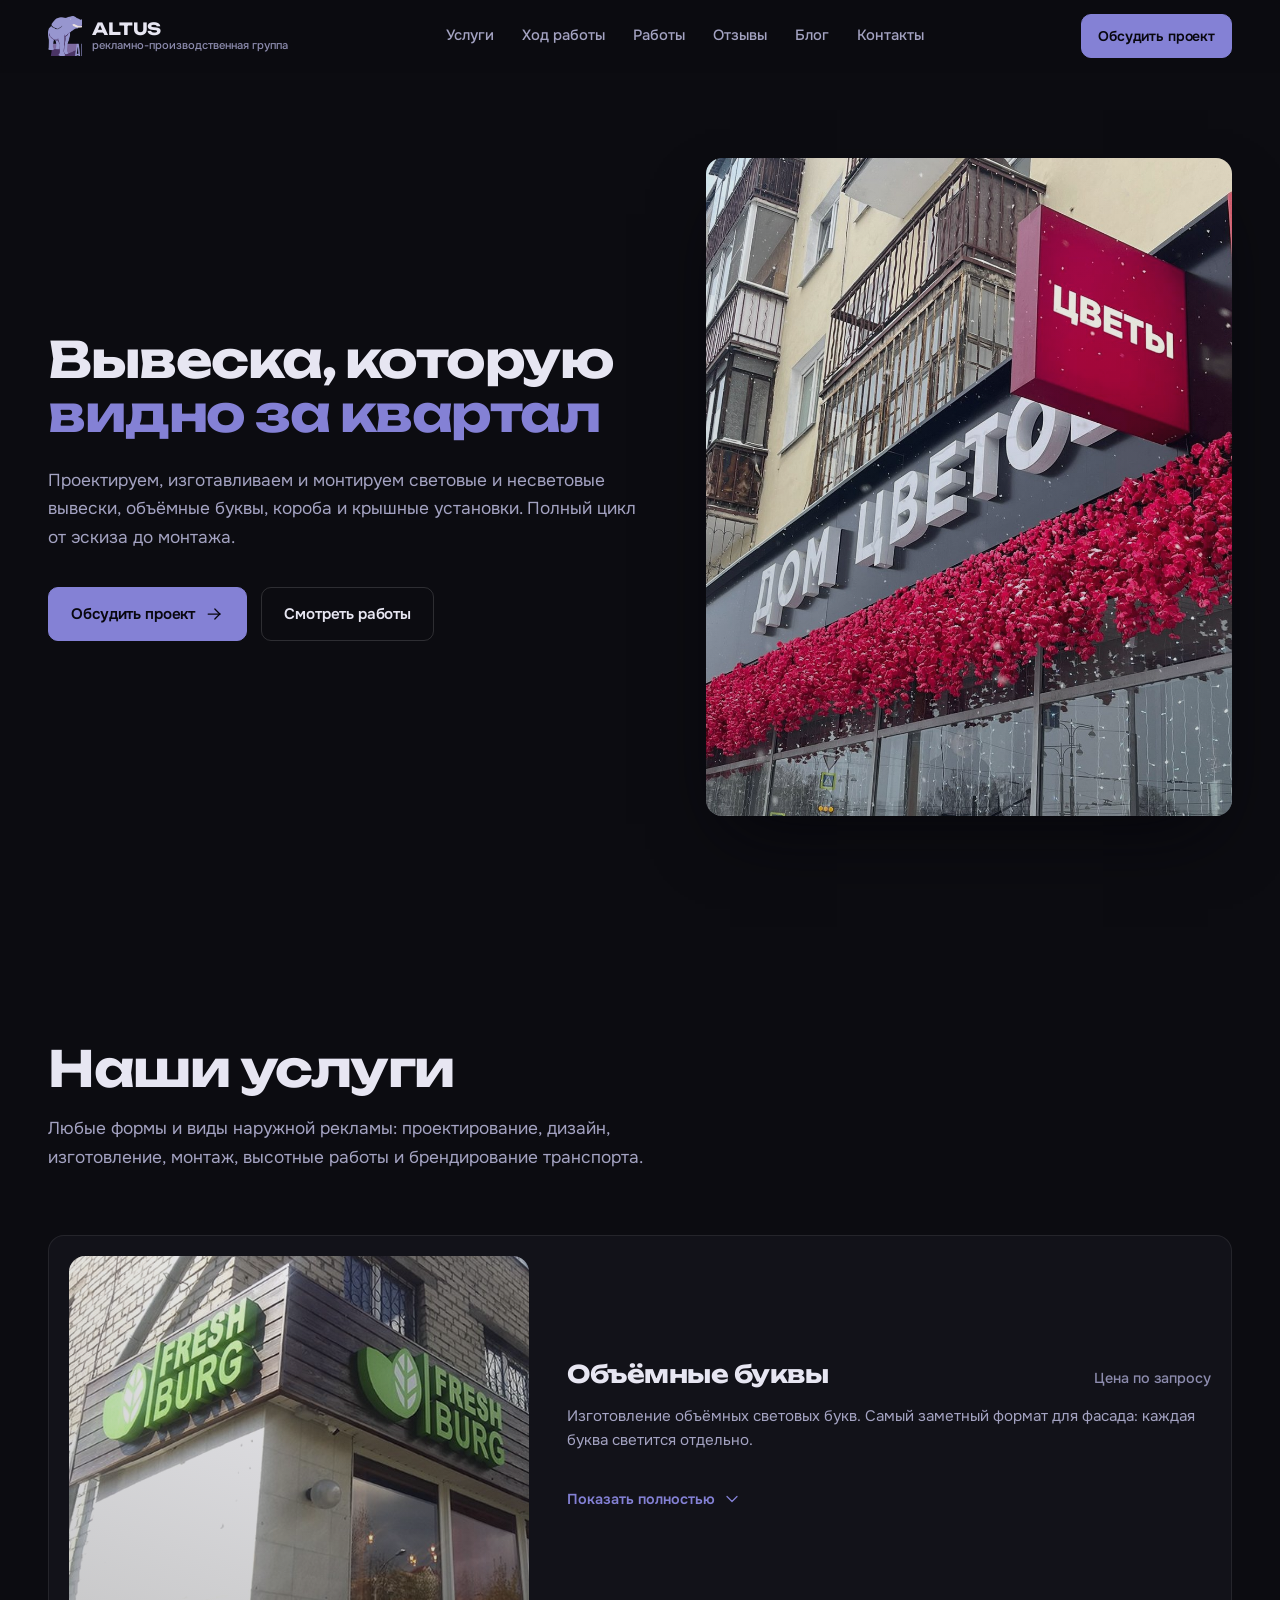
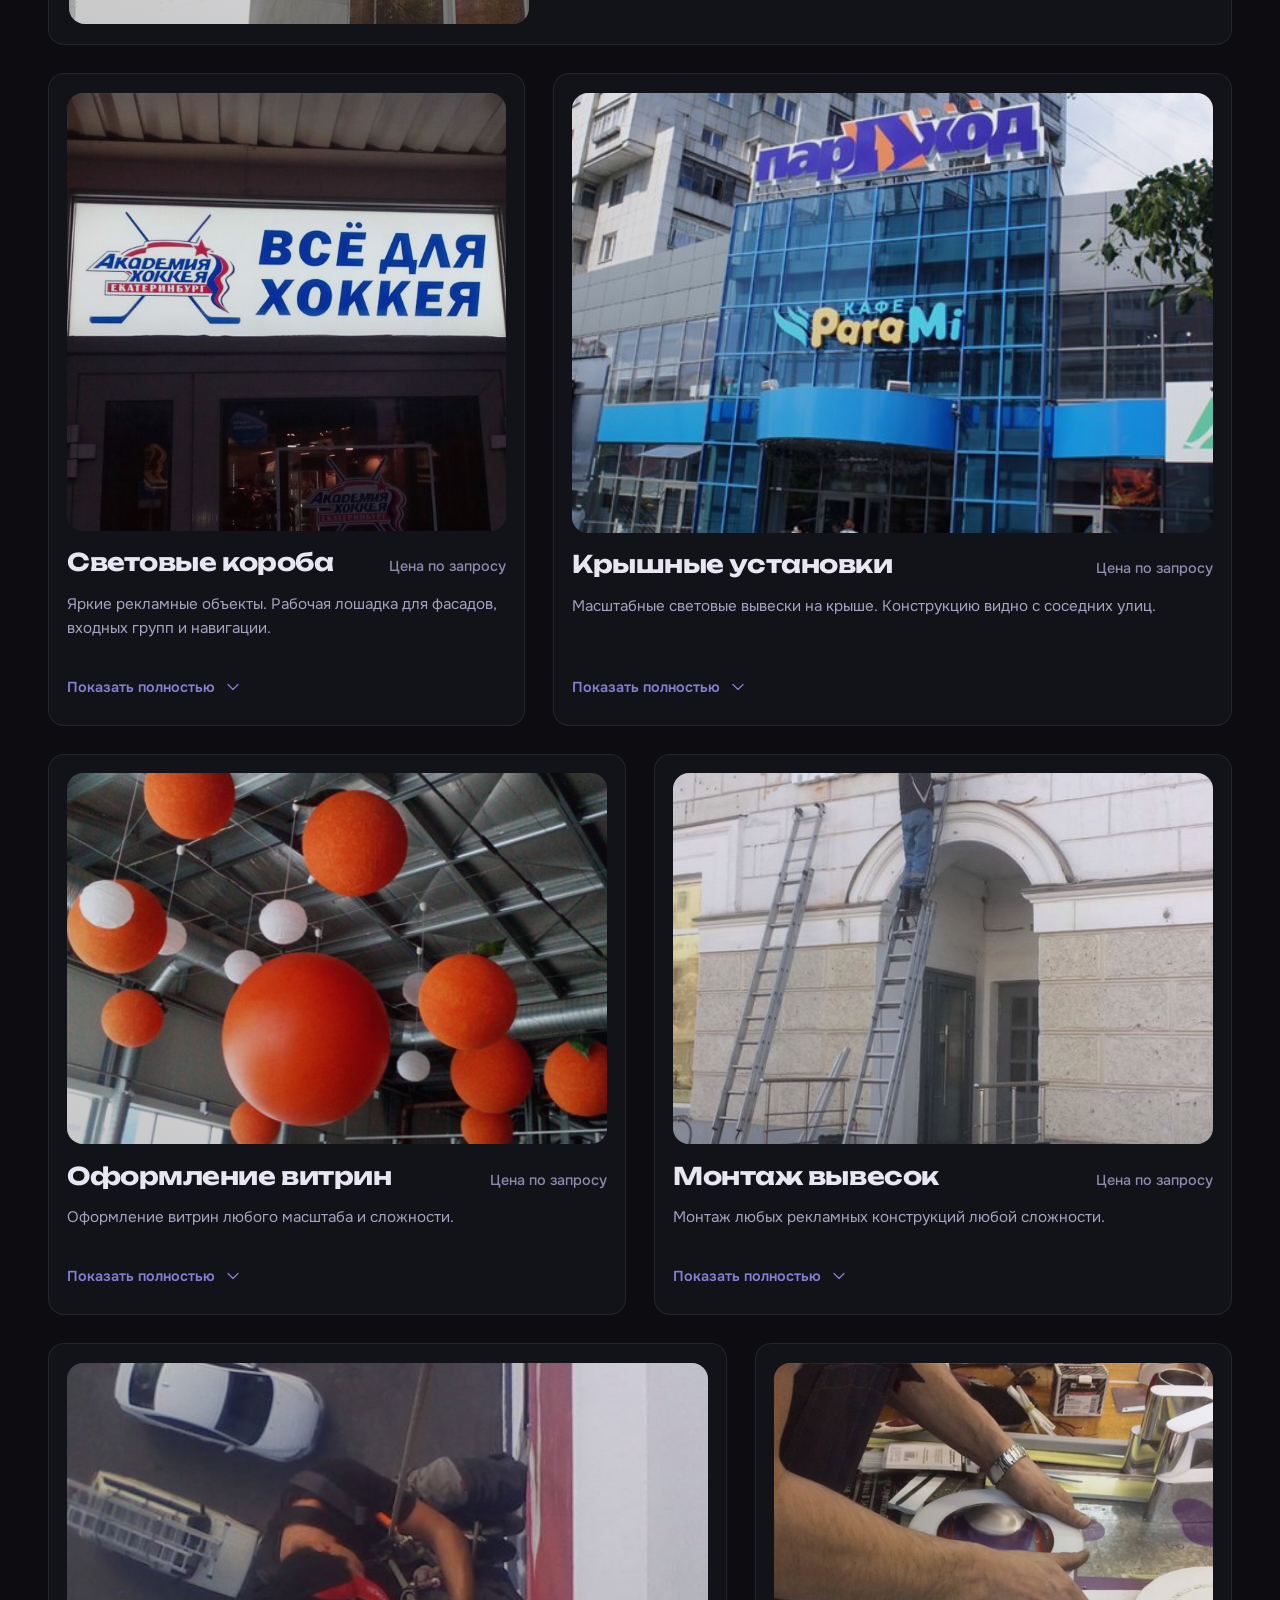
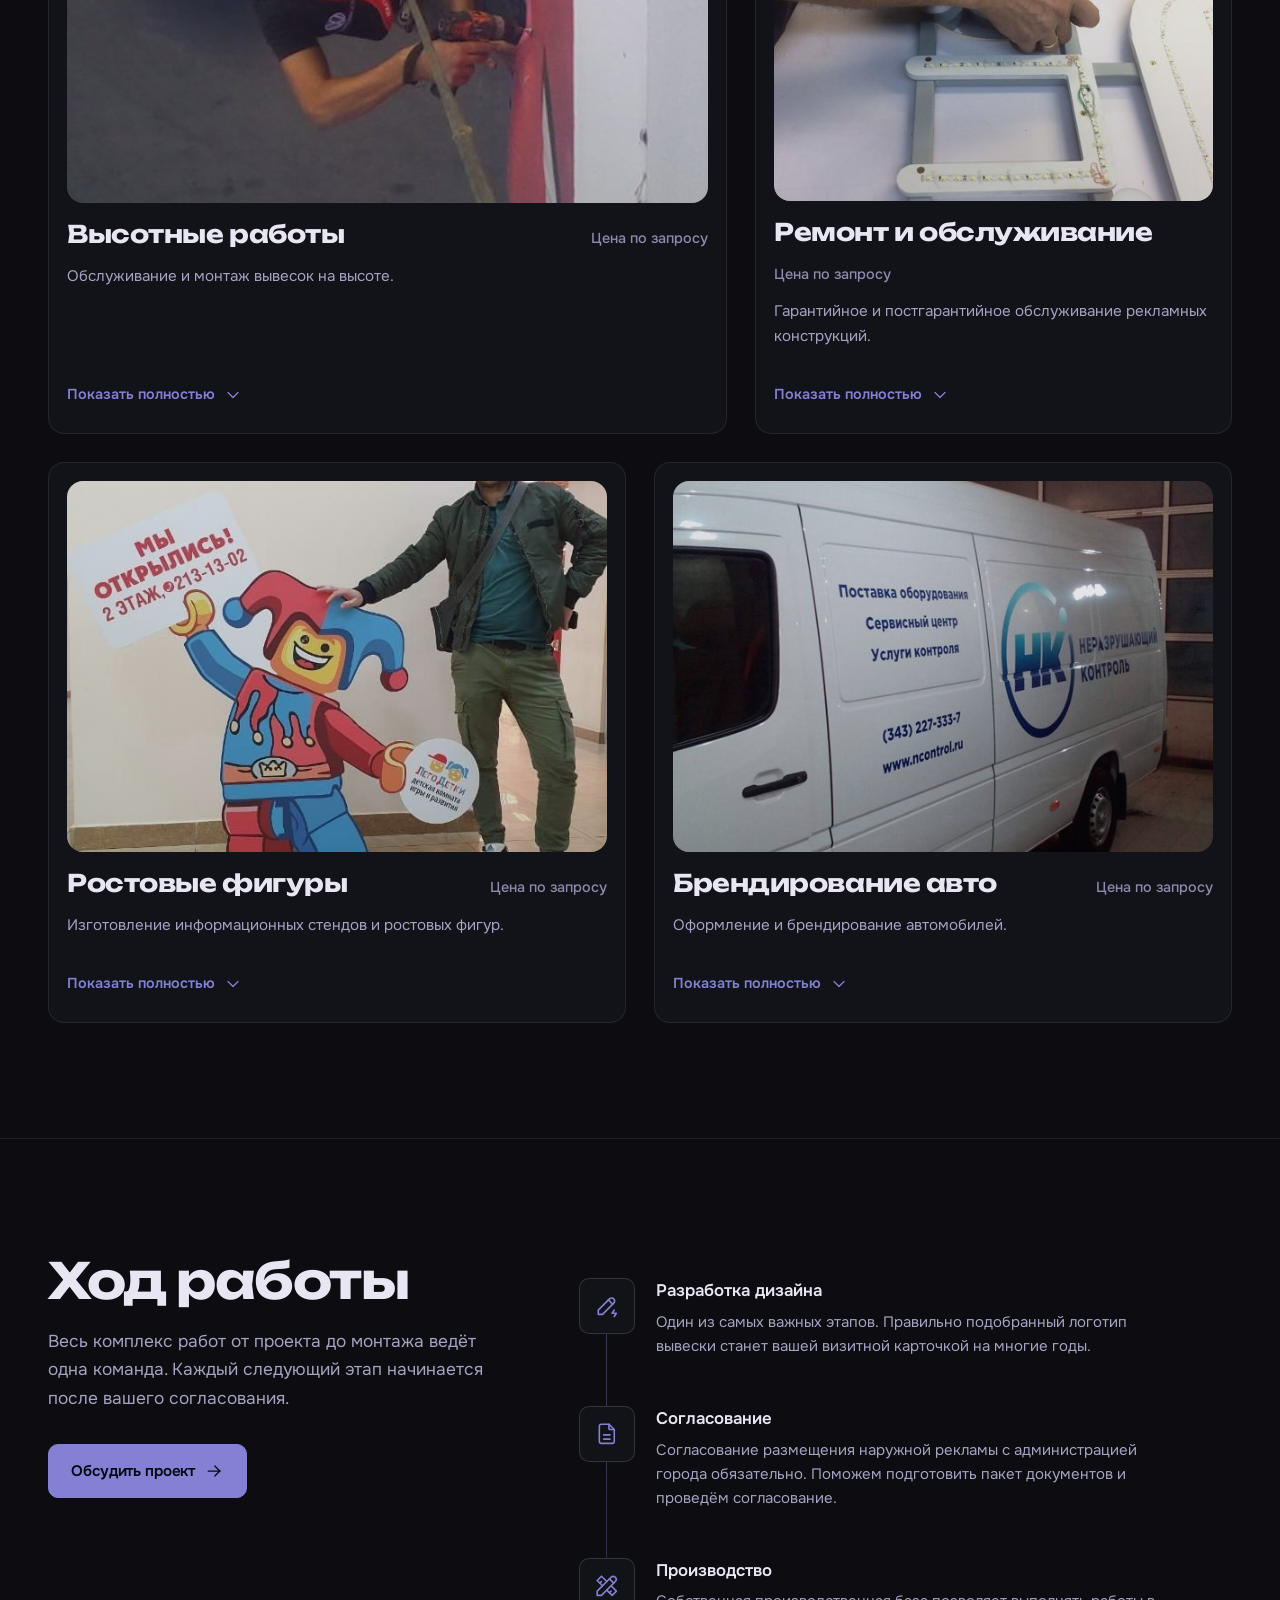
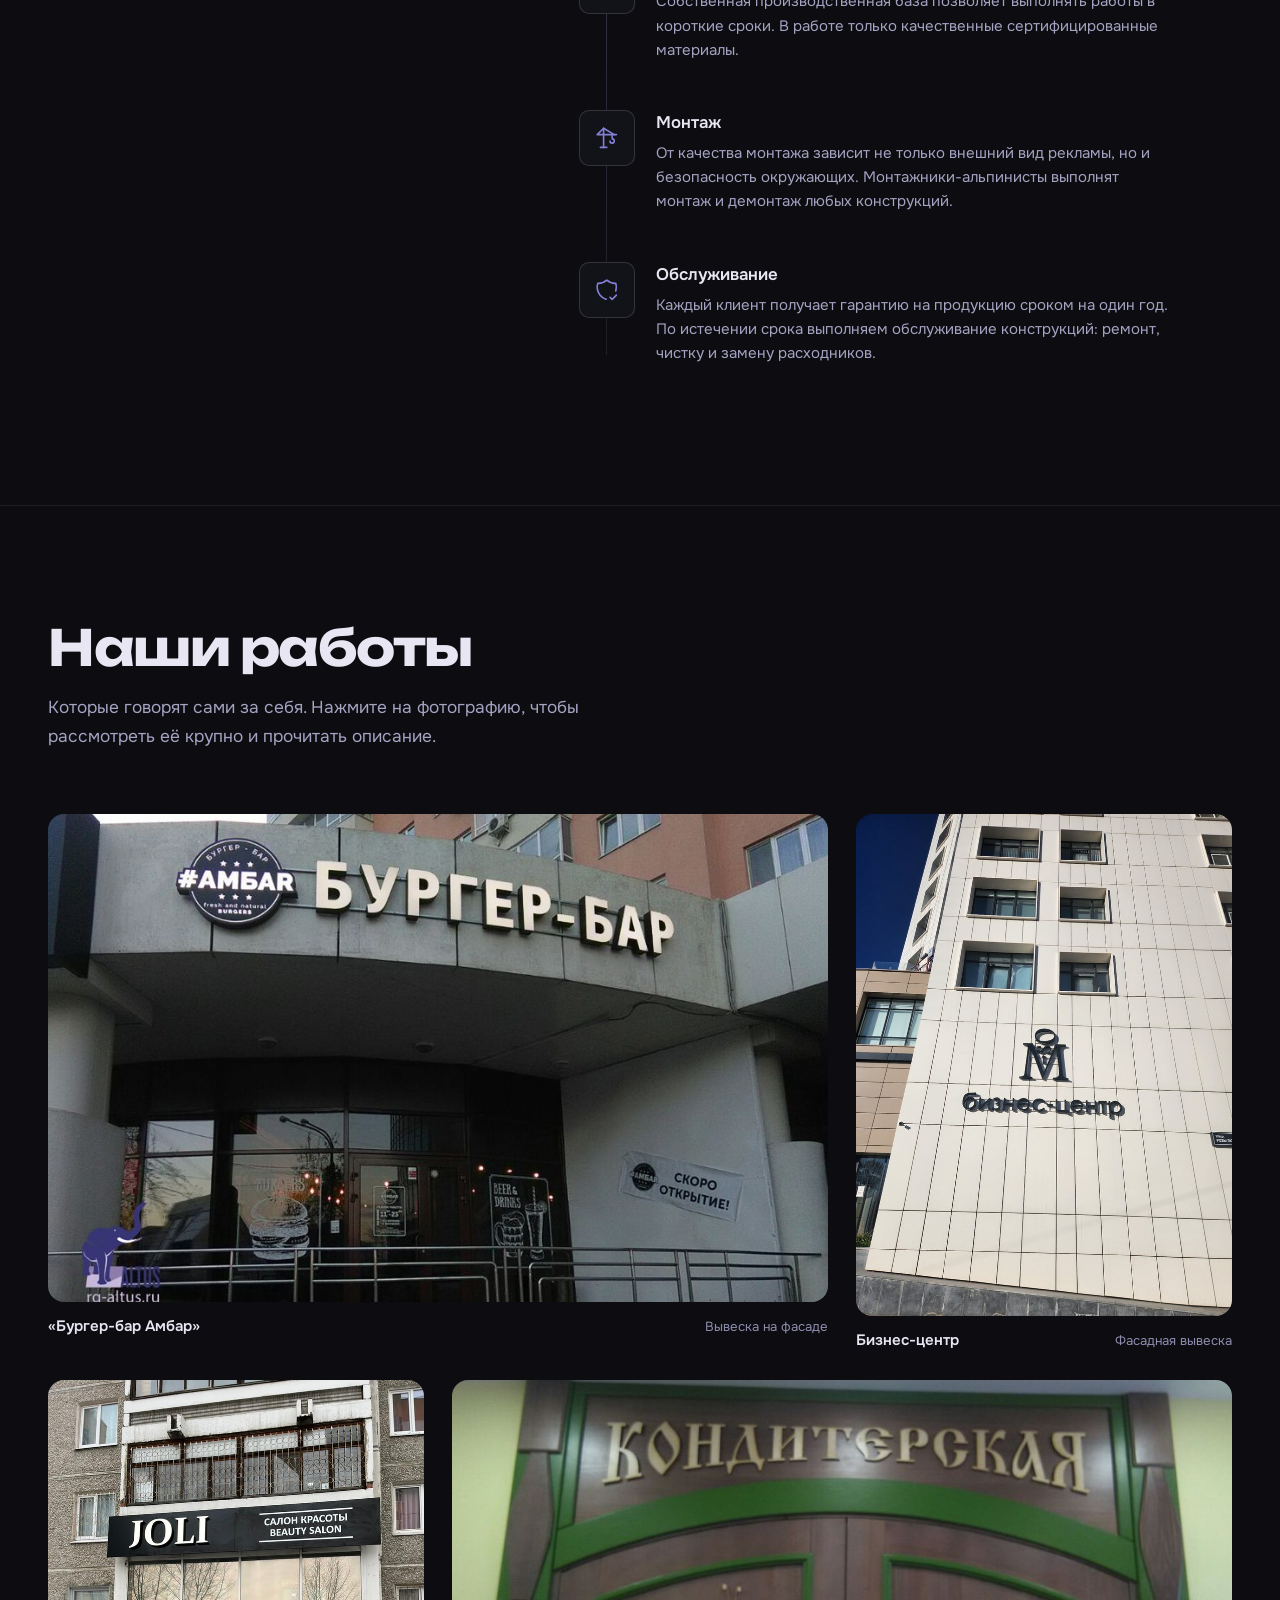
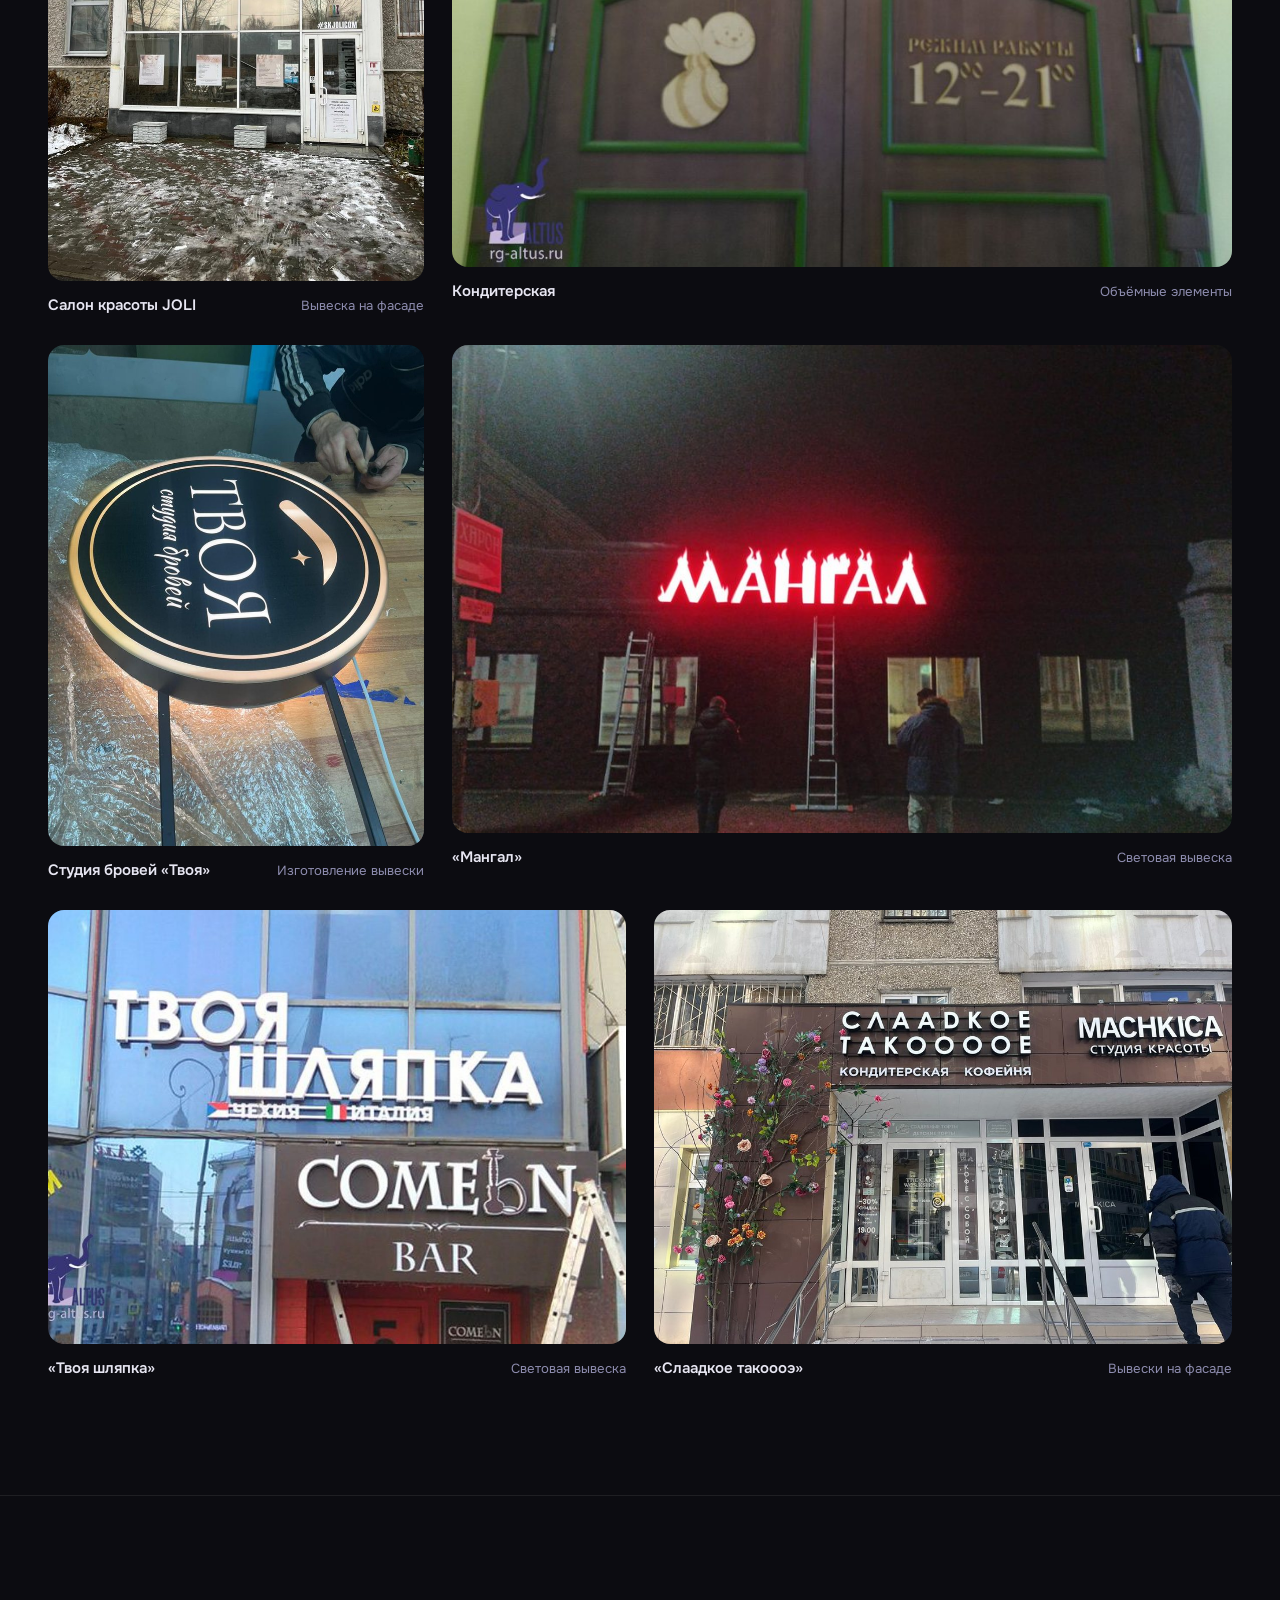
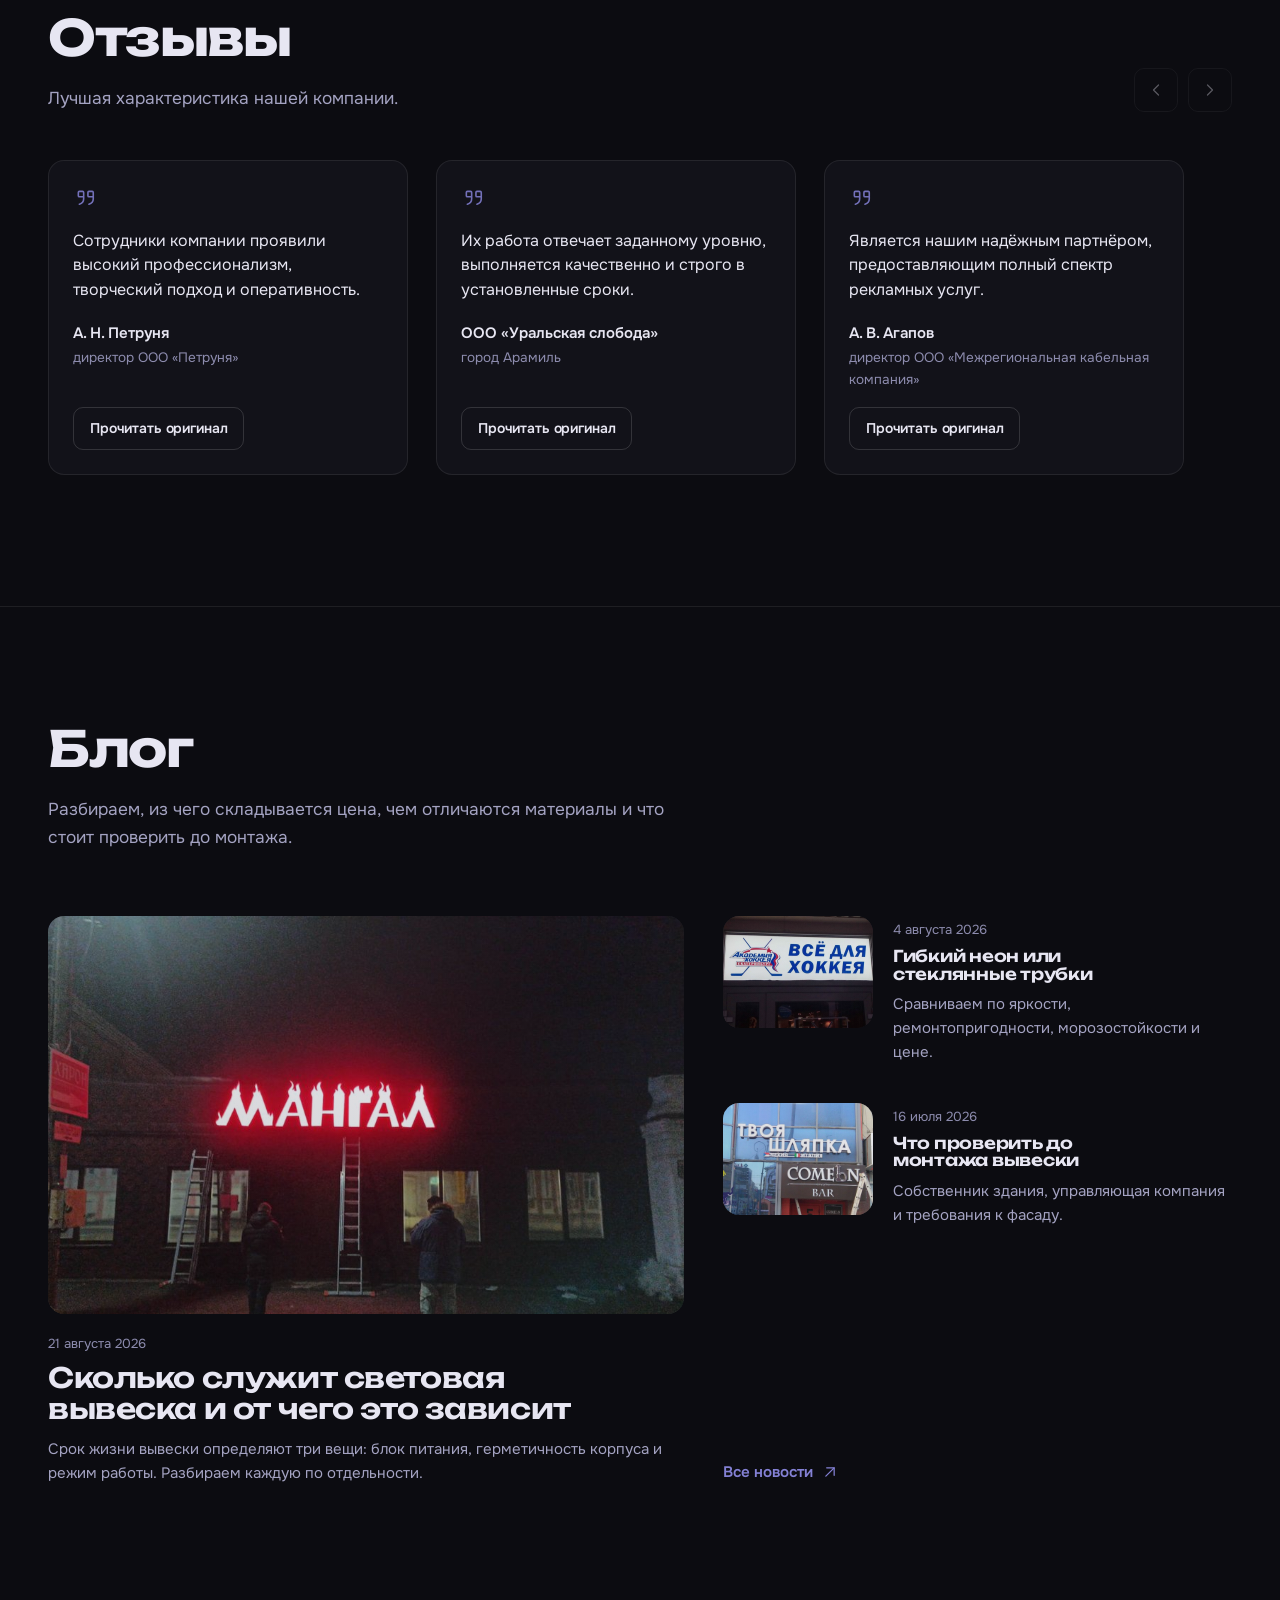
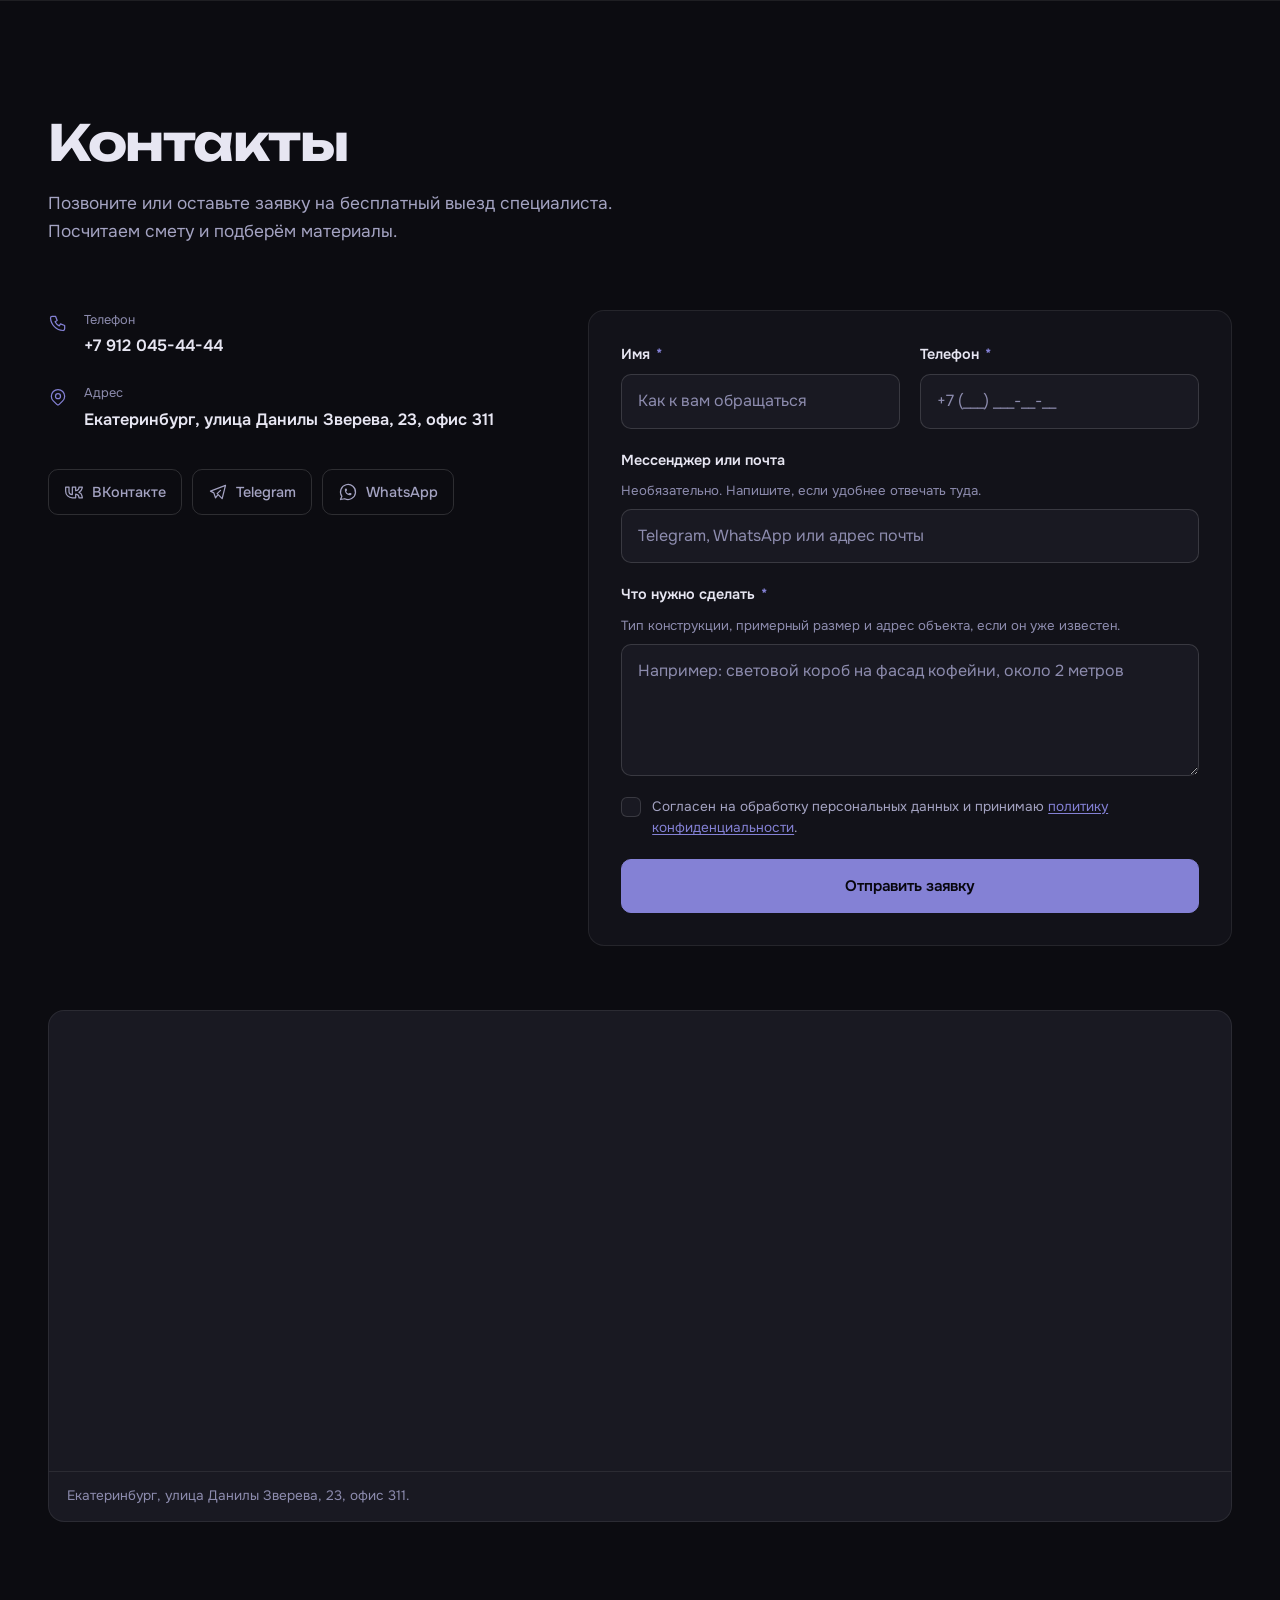
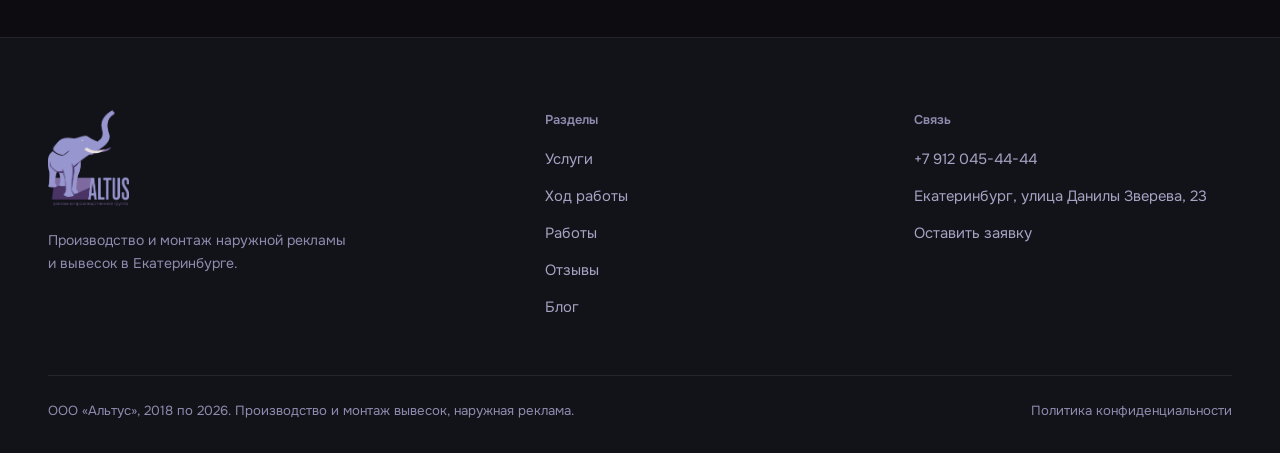
==== commit 1d5698b8: "Перенос контента, логотипа и фотографий с сайта заказчика rg-altus.ru Вместо демонстрационных заглуш" ====
--- a/index.html
+++ b/index.html
@@ -3,18 +3,15 @@
 <head>
 <meta charset="utf-8">
 <meta name="viewport" content="width=device-width, initial-scale=1">
-<title>Альтус. Неоновые вывески и наружная реклама в Екатеринбурге</title>
-<meta name="description" content="Производим и монтируем неоновые вывески, световые короба и объёмные буквы. Замер, эскиз, производство, монтаж и обслуживание.">
-<meta name="theme-color" content="#0B0F16">
+<title>Производство и монтаж вывесок в Екатеринбурге. РПГ Альтус</title>
+<meta name="description" content="ООО «Альтус»: объёмные буквы, световые короба, крышные установки, оформление витрин, монтаж и высотные работы, ростовые фигуры, брендирование авто. Екатеринбург.">
+<meta name="theme-color" content="#0C0C11">
 
 <meta property="og:type" content="website">
-<meta property="og:title" content="Альтус. Неоновые вывески и наружная реклама">
-<meta property="og:description" content="Производим и монтируем неоновые вывески, световые короба и объёмные буквы в Екатеринбурге.">
-<!-- TODO заказчик: положить обложку для соцсетей 1200x630 в assets/img/og.jpg -->
-<meta property="og:image" content="assets/img/og.jpg">
-
-<!-- Шрифты подключены локально из assets/fonts. Прогреваем два основных
-     подмножества, чтобы первый экран не мигал подменой гарнитуры. -->
+<meta property="og:title" content="РПГ Альтус. Производство и монтаж вывесок в Екатеринбурге">
+<meta property="og:description" content="Полный цикл наружной рекламы: дизайн, согласование, производство, монтаж и обслуживание.">
+<meta property="og:image" content="assets/img/works/mangal-noch-full.jpg">
+
 <link rel="preload" href="assets/fonts/unbounded-cyrillic.woff2" as="font" type="font/woff2" crossorigin>
 <link rel="preload" href="assets/fonts/onest-cyrillic.woff2" as="font" type="font/woff2" crossorigin>
 
@@ -23,7 +20,8 @@
 <link rel="stylesheet" href="assets/css/components.css">
 <link rel="stylesheet" href="assets/css/sections.css">
 
-<link rel="icon" href="assets/img/favicon.svg" type="image/svg+xml">
+<link rel="icon" href="assets/img/favicon-64.png" sizes="64x64" type="image/png">
+<link rel="apple-touch-icon" href="assets/img/favicon-180.png">
 </head>
 <body>
 
@@ -73,14 +71,14 @@
 <header class="header" data-header>
   <div class="shell header__bar">
 
-    <!-- СЛОТ ПОД ЛОГОТИП ЗАКАЗЧИКА.
-         Логотип по договору предоставляет заказчик. Пока стоит текстовая
-         заглушка. Замена: положить файл в assets/img/logo.svg, раскомментировать
-         строку с <img> и удалить блок .logo__mark вместе с .logo__sub. -->
+    <!-- ЛОГОТИП ЗАКАЗЧИКА.
+         В шапке стоит знак (слон), вырезанный из фирменного логотипа: оригинал
+         вертикальный и в строку высотой 72px не встаёт. Знак перекрашен в светлый
+         вариант, потому что фирменный индиго #373575 на тёмном фоне даёт 1.76:1
+         и логотип был бы почти не виден. Оригинал лежит в assets/img/logo-original.png. -->
     <a class="logo" href="index.html" aria-label="Альтус, на главную">
-      <!-- <img class="logo__img" src="assets/img/logo.svg" alt="Альтус" width="120" height="30"> -->
-      <span class="logo__mark" aria-hidden="true">А</span>
-      <span>Альтус<br><span class="logo__sub">наружная реклама</span></span>
+      <img class="logo__mark" src="assets/img/logo-mark.png" alt="" width="111" height="132">
+      <span>ALTUS<span class="logo__sub">рекламно-производственная группа</span></span>
     </a>
 
     <button class="nav-toggle" type="button" data-nav-toggle
@@ -106,8 +104,6 @@
 
 <!-- ==========================================================================
      1. HERO. Семейство раскладки: асимметричный сплит.
-     Текстовых элементов три: заголовок, подзаголовок, кнопки. Мелких
-     подписей под кнопками и полосы логотипов внутри первого экрана нет.
      ========================================================================== -->
 <section class="hero">
   <div class="shell hero__grid">
@@ -115,8 +111,8 @@
     <div class="hero__content">
       <h1 class="display h1 hero__title">Вывеска, которую <em>видно за квартал</em></h1>
       <p class="lede hero__lede">
-        Проектируем, производим и монтируем неоновые вывески, световые короба
-        и объёмные буквы. Работаем по Екатеринбургу и области.
+        Проектируем, изготавливаем и монтируем световые и несветовые вывески,
+        объёмные буквы, короба и крышные установки. Полный цикл от эскиза до монтажа.
       </p>
       <div class="hero__actions">
         <a class="btn btn--primary" href="#contacts">
@@ -127,11 +123,10 @@
       </div>
     </div>
 
-    <!-- TODO заказчик: заменить на реальное фото вашей вывески, 1000x1250 или крупнее -->
     <div class="media media--tinted hero__media">
-      <img src="https://picsum.photos/seed/altus-hero-neon-facade/1000/1250"
-           width="1000" height="1250" fetchpriority="high" decoding="async"
-           alt="Освещённый фасад с вывеской в вечернее время">
+      <img src="assets/img/hero.jpg" width="975" height="1300"
+           fetchpriority="high" decoding="async"
+           alt="Световая вывеска «Дом цветов» на фасаде здания">
     </div>
 
   </div>
@@ -139,9 +134,8 @@
 
 <!-- ==========================================================================
      2. НАШИ УСЛУГИ. Семейство раскладки: 12-колоночная сетка с разными
-     пролётами. Две широкие карточки открывают и закрывают раздел.
-     У каждой услуги: фотография с увеличением, текст, начальная стоимость,
-     длинный текст под кнопкой «Показать полностью».
+     пролётами. Девять услуг, ряды заполняются целиком: 12 / 5+7 / 6+6 / 7+5 / 6+6.
+     Названия и короткие описания взяты с сайта заказчика.
      ========================================================================== -->
 <section class="section" id="services">
   <div class="shell">
@@ -149,54 +143,39 @@
     <div class="section-head">
       <h2 class="display h2">Наши услуги</h2>
       <p class="lede">
-        Полный цикл от замера до монтажа и обслуживания. Начальная стоимость
-        указана за готовое изделие, итог зависит от размера, материалов
-        и сложности монтажа.
+        Любые формы и виды наружной рекламы: проектирование, дизайн, изготовление,
+        монтаж, высотные работы и брендирование транспорта.
       </p>
     </div>
 
     <div class="services__grid" data-reveal-group>
-
-      <!-- Услуга 1, широкая карточка, фото слева -->
       <article class="svc svc--wide" data-reveal>
         <button class="media-btn" type="button"
-                data-lb-src="https://picsum.photos/seed/altus-svc-neon/1600/1280"
+                data-lb-src="assets/img/services/obemnye-bukvy.jpg"
                 data-lb-group="services"
-                data-lb-title="Неоновые вывески"
-                data-lb-alt="Неоновая вывеска на фасаде"
-                data-lb-text="Гибкий светодиодный неон по контуру логотипа на прозрачной подложке.">
+                data-lb-title="Объёмные буквы"
+                data-lb-alt="Объёмные световые буквы"
+                data-lb-text="Изготовление объёмных световых букв. Самый заметный формат для фасада: каждая буква светится отдельно.">
           <span class="media media--tinted svc__media">
-            <img src="https://picsum.photos/seed/altus-svc-neon/900/720"
-                 width="900" height="720" loading="lazy" decoding="async"
-                 alt="Неоновая вывеска на фасаде здания">
-            <span class="media-btn__zoom" aria-hidden="true">
-              <svg class="icon"><use href="#i-zoom-in"></use></svg>
-            </span>
-          </span>
-          <span class="visually-hidden">Открыть фотографию услуги «Неоновые вывески»</span>
+            <img src="assets/img/services/obemnye-bukvy.jpg" width="600" height="600" loading="lazy" decoding="async"
+                 alt="Объёмные световые буквы">
+            <span class="media-btn__zoom" aria-hidden="true">
+              <svg class="icon"><use href="#i-zoom-in"></use></svg>
+            </span>
+          </span>
+          <span class="visually-hidden">Открыть фотографию услуги «Объёмные буквы»</span>
         </button>
 
         <div class="svc__body">
           <div class="svc__head">
-            <h3 class="h3 display">Неоновые вывески</h3>
-            <p class="svc__price">от 18 000 ₽ <small>за изделие</small></p>
-          </div>
-          <p class="svc__lead">
-            Гибкий неон на подложке или контурная подсветка по вашему эскизу.
-            Ровный мягкий свет, который читается и днём, и ночью.
-          </p>
+            <h3 class="h3 display">Объёмные буквы</h3>
+            <p class="svc__price svc__price--ask">Цена по запросу</p>
+          </div>
+          <p class="svc__lead">Изготовление объёмных световых букв. Самый заметный формат для фасада: каждая буква светится отдельно.</p>
           <div class="svc__more" id="svc-1-more" aria-hidden="true">
             <div>
-              <p>
-                Используем светодиодный гибкий неон. Он не бьётся, не боится мороза
-                и потребляет заметно меньше энергии, чем стеклянные трубки. Толщина
-                шнура от 6 до 15 мм, цвет подбираем по образцу.
-              </p>
-              <p>
-                Подложка режется по контуру из акрила или композита. Для витрин делаем
-                прозрачную основу, для фасада берём цветную. В комплект входит блок
-                питания, крепёж и кабель нужной длины.
-              </p>
+              <p>Буквы собираются из ПВХ, композита или алюминия, лицевая часть из акрила. Подсветка бывает лицевой, контражурной и боковой: контражур даёт мягкий ореол по стене, лицевая читается с наибольшего расстояния.</p>
+              <p>Монтируются на дистанционных держателях или на общей подложке. Блоки питания выносятся внутрь помещения, чтобы до них можно было добраться без автовышки.</p>
             </div>
           </div>
           <button class="disclosure" type="button" data-disclosure
@@ -206,46 +185,33 @@
           </button>
         </div>
       </article>
-
-      <!-- Услуга 2 -->
-      <article class="svc svc--span-7" data-reveal>
-        <button class="media-btn" type="button"
-                data-lb-src="https://picsum.photos/seed/altus-svc-lightbox/1600/1100"
+      <article class="svc svc--span-5" data-reveal>
+        <button class="media-btn" type="button"
+                data-lb-src="assets/img/services/svetovye-koroba.jpg"
                 data-lb-group="services"
                 data-lb-title="Световые короба"
-                data-lb-alt="Световой короб над входом"
-                data-lb-text="Односторонний короб на фасаде с равномерной внутренней подсветкой.">
+                data-lb-alt="Световой короб на фасаде"
+                data-lb-text="Яркие рекламные объекты. Рабочая лошадка для фасадов, входных групп и навигации.">
           <span class="media media--tinted svc__media">
-            <img src="https://picsum.photos/seed/altus-svc-lightbox/800/550"
-                 width="800" height="550" loading="lazy" decoding="async"
-                 alt="Световой короб над входом в помещение">
+            <img src="assets/img/services/svetovye-koroba.jpg" width="600" height="600" loading="lazy" decoding="async"
+                 alt="Световой короб на фасаде">
             <span class="media-btn__zoom" aria-hidden="true">
               <svg class="icon"><use href="#i-zoom-in"></use></svg>
             </span>
           </span>
           <span class="visually-hidden">Открыть фотографию услуги «Световые короба»</span>
         </button>
+
         <div class="svc__body">
           <div class="svc__head">
             <h3 class="h3 display">Световые короба</h3>
-            <p class="svc__price">от 12 000 ₽ <small>за изделие</small></p>
-          </div>
-          <p class="svc__lead">
-            Объёмный короб с равномерной внутренней подсветкой. Рабочая лошадка
-            для фасадов, входных групп и навигации.
-          </p>
+            <p class="svc__price svc__price--ask">Цена по запросу</p>
+          </div>
+          <p class="svc__lead">Яркие рекламные объекты. Рабочая лошадка для фасадов, входных групп и навигации.</p>
           <div class="svc__more" id="svc-2-more" aria-hidden="true">
             <div>
-              <p>
-                Каркас собираем из алюминиевого профиля, лицевую часть делаем
-                из молочного акрила с плёночной аппликацией или с фрезеровкой
-                под подсветку. Односторонний вариант ставится на стену,
-                двусторонний выносится на кронштейне поперёк потока людей.
-              </p>
-              <p>
-                Внутри светодиодные модули с запасом по яркости, чтобы короб
-                не давал пятен и не выцветал неравномерно.
-              </p>
+              <p>Каркас из алюминиевого профиля, лицевая часть из молочного акрила с плёночной аппликацией или фрезеровкой. Односторонний короб ставится на стену, двусторонний выносится на кронштейне поперёк потока людей.</p>
+              <p>Внутри светодиодные модули с запасом по яркости, чтобы свет ложился ровно, без пятен и засветов.</p>
             </div>
           </div>
           <button class="disclosure" type="button" data-disclosure
@@ -255,45 +221,33 @@
           </button>
         </div>
       </article>
-
-      <!-- Услуга 3 -->
-      <article class="svc svc--span-5" data-reveal>
-        <button class="media-btn" type="button"
-                data-lb-src="https://picsum.photos/seed/altus-svc-letters/1600/1100"
+      <article class="svc svc--span-7" data-reveal>
+        <button class="media-btn" type="button"
+                data-lb-src="assets/img/services/kryshnye-ustanovki.jpg"
                 data-lb-group="services"
-                data-lb-title="Объёмные световые буквы"
-                data-lb-alt="Объёмные световые буквы на фасаде"
-                data-lb-text="Буквы с контражурной подсветкой, ореол по плоскости стены.">
+                data-lb-title="Крышные установки"
+                data-lb-alt="Крышная рекламная установка"
+                data-lb-text="Масштабные световые вывески на крыше. Конструкцию видно с соседних улиц.">
           <span class="media media--tinted svc__media">
-            <img src="https://picsum.photos/seed/altus-svc-letters/800/550"
-                 width="800" height="550" loading="lazy" decoding="async"
-                 alt="Объёмные световые буквы на стене здания">
-            <span class="media-btn__zoom" aria-hidden="true">
-              <svg class="icon"><use href="#i-zoom-in"></use></svg>
-            </span>
-          </span>
-          <span class="visually-hidden">Открыть фотографию услуги «Объёмные световые буквы»</span>
-        </button>
+            <img src="assets/img/services/kryshnye-ustanovki.jpg" width="600" height="600" loading="lazy" decoding="async"
+                 alt="Крышная рекламная установка">
+            <span class="media-btn__zoom" aria-hidden="true">
+              <svg class="icon"><use href="#i-zoom-in"></use></svg>
+            </span>
+          </span>
+          <span class="visually-hidden">Открыть фотографию услуги «Крышные установки»</span>
+        </button>
+
         <div class="svc__body">
           <div class="svc__head">
-            <h3 class="h3 display">Объёмные буквы</h3>
-            <p class="svc__price">от 24 000 ₽ <small>за комплект</small></p>
-          </div>
-          <p class="svc__lead">
-            Отдельные буквы с лицевой, контражурной или боковой подсветкой.
-            Самый заметный вариант для фасада.
-          </p>
+            <h3 class="h3 display">Крышные установки</h3>
+            <p class="svc__price svc__price--ask">Цена по запросу</p>
+          </div>
+          <p class="svc__lead">Масштабные световые вывески на крыше. Конструкцию видно с соседних улиц.</p>
           <div class="svc__more" id="svc-3-more" aria-hidden="true">
             <div>
-              <p>
-                Глубина букв от 40 до 120 мм, борта из ПВХ или алюминия, лицевая
-                часть из акрила. Контражур даёт ореол по стене и хорошо выглядит
-                на светлых фасадах.
-              </p>
-              <p>
-                Монтируем на дистанционных держателях или на общей подложке.
-                Питание заводим скрыто, блоки выносим внутрь помещения.
-              </p>
+              <p>Формат требует расчёта металлокаркаса и креплений под ветровую нагрузку, а также отдельного согласования размещения.</p>
+              <p>Монтаж ведётся на высоте, с подъёмом элементов и прокладкой питания по кровле.</p>
             </div>
           </div>
           <button class="disclosure" type="button" data-disclosure
@@ -303,45 +257,33 @@
           </button>
         </div>
       </article>
-
-      <!-- Услуга 4 -->
-      <article class="svc svc--span-5" data-reveal>
-        <button class="media-btn" type="button"
-                data-lb-src="https://picsum.photos/seed/altus-svc-plates/1600/1100"
+      <article class="svc svc--span-6" data-reveal>
+        <button class="media-btn" type="button"
+                data-lb-src="assets/img/services/oformlenie-vitrin.jpg"
                 data-lb-group="services"
-                data-lb-title="Несветовые вывески и таблички"
-                data-lb-alt="Табличка с режимом работы на входной группе"
-                data-lb-text="Фрезерованный композит и акрил, монтаж на дистанционных держателях.">
+                data-lb-title="Оформление витрин"
+                data-lb-alt="Оформленная витрина магазина"
+                data-lb-text="Оформление витрин любого масштаба и сложности.">
           <span class="media media--tinted svc__media">
-            <img src="https://picsum.photos/seed/altus-svc-plates/800/550"
-                 width="800" height="550" loading="lazy" decoding="async"
-                 alt="Табличка с режимом работы на входной двери">
-            <span class="media-btn__zoom" aria-hidden="true">
-              <svg class="icon"><use href="#i-zoom-in"></use></svg>
-            </span>
-          </span>
-          <span class="visually-hidden">Открыть фотографию услуги «Несветовые вывески и таблички»</span>
-        </button>
+            <img src="assets/img/services/oformlenie-vitrin.jpg" width="600" height="600" loading="lazy" decoding="async"
+                 alt="Оформленная витрина магазина">
+            <span class="media-btn__zoom" aria-hidden="true">
+              <svg class="icon"><use href="#i-zoom-in"></use></svg>
+            </span>
+          </span>
+          <span class="visually-hidden">Открыть фотографию услуги «Оформление витрин»</span>
+        </button>
+
         <div class="svc__body">
           <div class="svc__head">
-            <h3 class="h3 display">Таблички и несветовые вывески</h3>
-            <p class="svc__price">от 6 000 ₽ <small>за изделие</small></p>
-          </div>
-          <p class="svc__lead">
-            Композит, акрил, ПВХ и металл. Режим работы, номера кабинетов,
-            входные группы и интерьерная навигация.
-          </p>
+            <h3 class="h3 display">Оформление витрин</h3>
+            <p class="svc__price svc__price--ask">Цена по запросу</p>
+          </div>
+          <p class="svc__lead">Оформление витрин любого масштаба и сложности.</p>
           <div class="svc__more" id="svc-4-more" aria-hidden="true">
             <div>
-              <p>
-                Печатаем и режем на плоттере, кромку обрабатываем, углы скругляем.
-                Для улицы берём материалы с защитой от ультрафиолета, чтобы цвет
-                не выгорал за один сезон.
-              </p>
-              <p>
-                Для интерьера делаем таблички на дистанционных держателях
-                или на скрытом креплении без видимых точек монтажа.
-              </p>
+              <p>Плёночная аппликация, матирование, полноцветная печать, объёмные элементы и подсветка. Витрину можно менять посезонно, не трогая основную вывеску.</p>
+              <p>Для улицы берутся материалы с защитой от ультрафиолета, чтобы цвет не выгорал за один сезон.</p>
             </div>
           </div>
           <button class="disclosure" type="button" data-disclosure
@@ -351,45 +293,33 @@
           </button>
         </div>
       </article>
-
-      <!-- Услуга 5 -->
-      <article class="svc svc--span-7" data-reveal>
-        <button class="media-btn" type="button"
-                data-lb-src="https://picsum.photos/seed/altus-svc-facade/1600/1100"
+      <article class="svc svc--span-6" data-reveal>
+        <button class="media-btn" type="button"
+                data-lb-src="assets/img/services/montazh.jpg"
                 data-lb-group="services"
-                data-lb-title="Оформление фасада под ключ"
-                data-lb-alt="Оформленный фасад заведения"
-                data-lb-text="Вывеска, витрины и входная группа, собранные в одном стиле.">
+                data-lb-title="Монтаж вывесок"
+                data-lb-alt="Монтаж рекламной конструкции"
+                data-lb-text="Монтаж любых рекламных конструкций любой сложности.">
           <span class="media media--tinted svc__media">
-            <img src="https://picsum.photos/seed/altus-svc-facade/800/550"
-                 width="800" height="550" loading="lazy" decoding="async"
-                 alt="Фасад заведения с вывеской и оформленными витринами">
-            <span class="media-btn__zoom" aria-hidden="true">
-              <svg class="icon"><use href="#i-zoom-in"></use></svg>
-            </span>
-          </span>
-          <span class="visually-hidden">Открыть фотографию услуги «Оформление фасада под ключ»</span>
-        </button>
+            <img src="assets/img/services/montazh.jpg" width="600" height="600" loading="lazy" decoding="async"
+                 alt="Монтаж рекламной конструкции">
+            <span class="media-btn__zoom" aria-hidden="true">
+              <svg class="icon"><use href="#i-zoom-in"></use></svg>
+            </span>
+          </span>
+          <span class="visually-hidden">Открыть фотографию услуги «Монтаж вывесок»</span>
+        </button>
+
         <div class="svc__body">
           <div class="svc__head">
-            <h3 class="h3 display">Фасад под ключ</h3>
-            <p class="svc__price">от 45 000 ₽ <small>за объект</small></p>
-          </div>
-          <p class="svc__lead">
-            Когда нужна не одна вывеска, а весь фасад: вывеска, витрины,
-            входная группа и навигация в одном стиле.
-          </p>
+            <h3 class="h3 display">Монтаж вывесок</h3>
+            <p class="svc__price svc__price--ask">Цена по запросу</p>
+          </div>
+          <p class="svc__lead">Монтаж любых рекламных конструкций любой сложности.</p>
           <div class="svc__more" id="svc-5-more" aria-hidden="true">
             <div>
-              <p>
-                Начинаем с замера и фотофиксации, дальше собираем визуализацию
-                фасада, чтобы вы увидели результат до производства. Материалы
-                подбираем под бюджет и согласуем состав работ.
-              </p>
-              <p>
-                Ведём проект одной командой: производство, электрика и монтаж
-                не перекладываются между разными подрядчиками.
-              </p>
+              <p>Крепёж подбирается под материал стены: кирпич, газобетон, вентилируемый фасад и утеплённая штукатурка требуют разных анкеров.</p>
+              <p>При необходимости выполняется демонтаж старой конструкции и восстановление фасада после неё.</p>
             </div>
           </div>
           <button class="disclosure" type="button" data-disclosure
@@ -399,45 +329,33 @@
           </button>
         </div>
       </article>
-
-      <!-- Услуга 6, широкая карточка, фото справа -->
-      <article class="svc svc--wide svc--wide-rev" data-reveal>
-        <button class="media-btn" type="button"
-                data-lb-src="https://picsum.photos/seed/altus-svc-service/1600/1280"
+      <article class="svc svc--span-7" data-reveal>
+        <button class="media-btn" type="button"
+                data-lb-src="assets/img/services/vysotnye-raboty.jpg"
                 data-lb-group="services"
-                data-lb-title="Обслуживание и ремонт вывесок"
-                data-lb-alt="Мастер обслуживает вывеску"
-                data-lb-text="Диагностика на месте, замена модулей и блоков питания.">
+                data-lb-title="Высотные работы"
+                data-lb-alt="Промышленный альпинист на фасаде"
+                data-lb-text="Обслуживание и монтаж вывесок на высоте.">
           <span class="media media--tinted svc__media">
-            <img src="https://picsum.photos/seed/altus-svc-service/900/720"
-                 width="900" height="720" loading="lazy" decoding="async"
-                 alt="Мастер обслуживает светящуюся вывеску">
-            <span class="media-btn__zoom" aria-hidden="true">
-              <svg class="icon"><use href="#i-zoom-in"></use></svg>
-            </span>
-          </span>
-          <span class="visually-hidden">Открыть фотографию услуги «Обслуживание и ремонт вывесок»</span>
-        </button>
+            <img src="assets/img/services/vysotnye-raboty.jpg" width="600" height="600" loading="lazy" decoding="async"
+                 alt="Промышленный альпинист на фасаде">
+            <span class="media-btn__zoom" aria-hidden="true">
+              <svg class="icon"><use href="#i-zoom-in"></use></svg>
+            </span>
+          </span>
+          <span class="visually-hidden">Открыть фотографию услуги «Высотные работы»</span>
+        </button>
+
         <div class="svc__body">
           <div class="svc__head">
-            <h3 class="h3 display">Обслуживание и ремонт</h3>
-            <p class="svc__price">от 3 500 ₽ <small>за выезд</small></p>
-          </div>
-          <p class="svc__lead">
-            Чиним чужие вывески и обслуживаем свои. Выезд, диагностика,
-            замена модулей и блоков питания.
-          </p>
+            <h3 class="h3 display">Высотные работы</h3>
+            <p class="svc__price svc__price--ask">Цена по запросу</p>
+          </div>
+          <p class="svc__lead">Обслуживание и монтаж вывесок на высоте.</p>
           <div class="svc__more" id="svc-6-more" aria-hidden="true">
             <div>
-              <p>
-                Частые причины отказа: просевший блок питания, вода в коробе,
-                обрыв на стыке светодиодных модулей. Диагностику делаем на месте,
-                мелкий ремонт закрываем в тот же выезд.
-              </p>
-              <p>
-                Для сетей берём объекты на регулярное обслуживание с плановым
-                осмотром и заменой расходников.
-              </p>
+              <p>Работы на фасадах и кровле выполняет группа монтажников-альпинистов, имеющая многолетний опыт и допуски на выполнение работ на любой высоте.</p>
+              <p>Промышленный альпинизм часто быстрее и дешевле автовышки, особенно там, где к фасаду физически не подъехать.</p>
             </div>
           </div>
           <button class="disclosure" type="button" data-disclosure
@@ -447,15 +365,121 @@
           </button>
         </div>
       </article>
-
+      <article class="svc svc--span-5" data-reveal>
+        <button class="media-btn" type="button"
+                data-lb-src="assets/img/services/remont.jpg"
+                data-lb-group="services"
+                data-lb-title="Ремонт и обслуживание"
+                data-lb-alt="Ремонт световой вывески"
+                data-lb-text="Гарантийное и постгарантийное обслуживание рекламных конструкций.">
+          <span class="media media--tinted svc__media">
+            <img src="assets/img/services/remont.jpg" width="600" height="600" loading="lazy" decoding="async"
+                 alt="Ремонт световой вывески">
+            <span class="media-btn__zoom" aria-hidden="true">
+              <svg class="icon"><use href="#i-zoom-in"></use></svg>
+            </span>
+          </span>
+          <span class="visually-hidden">Открыть фотографию услуги «Ремонт и обслуживание»</span>
+        </button>
+
+        <div class="svc__body">
+          <div class="svc__head">
+            <h3 class="h3 display">Ремонт и обслуживание</h3>
+            <p class="svc__price svc__price--ask">Цена по запросу</p>
+          </div>
+          <p class="svc__lead">Гарантийное и постгарантийное обслуживание рекламных конструкций.</p>
+          <div class="svc__more" id="svc-7-more" aria-hidden="true">
+            <div>
+              <p>Частые причины отказа: просевший блок питания, вода в коробе, обрыв на стыке светодиодных модулей.</p>
+              <p>Для сетей объекты берутся на регулярное обслуживание с плановым осмотром, чисткой и заменой расходников.</p>
+            </div>
+          </div>
+          <button class="disclosure" type="button" data-disclosure
+                  aria-expanded="false" aria-controls="svc-7-more">
+            <span data-disclosure-label>Показать полностью</span>
+            <svg class="icon" aria-hidden="true"><use href="#i-chevron-down"></use></svg>
+          </button>
+        </div>
+      </article>
+      <article class="svc svc--span-6" data-reveal>
+        <button class="media-btn" type="button"
+                data-lb-src="assets/img/services/rostovye-figury.jpg"
+                data-lb-group="services"
+                data-lb-title="Ростовые фигуры"
+                data-lb-alt="Ростовая фигура для входной группы"
+                data-lb-text="Изготовление информационных стендов и ростовых фигур.">
+          <span class="media media--tinted svc__media">
+            <img src="assets/img/services/rostovye-figury.jpg" width="600" height="600" loading="lazy" decoding="async"
+                 alt="Ростовая фигура для входной группы">
+            <span class="media-btn__zoom" aria-hidden="true">
+              <svg class="icon"><use href="#i-zoom-in"></use></svg>
+            </span>
+          </span>
+          <span class="visually-hidden">Открыть фотографию услуги «Ростовые фигуры»</span>
+        </button>
+
+        <div class="svc__body">
+          <div class="svc__head">
+            <h3 class="h3 display">Ростовые фигуры</h3>
+            <p class="svc__price svc__price--ask">Цена по запросу</p>
+          </div>
+          <p class="svc__lead">Изготовление информационных стендов и ростовых фигур.</p>
+          <div class="svc__more" id="svc-8-more" aria-hidden="true">
+            <div>
+              <p>Композит и ПВХ с полноцветной печатью и фигурной резкой. Используются на входных группах, выставках и внутри торговых центров.</p>
+              <p>Фигура режется по контуру макета, кромка обрабатывается, конструкция ставится на подставку или крепится к стене.</p>
+            </div>
+          </div>
+          <button class="disclosure" type="button" data-disclosure
+                  aria-expanded="false" aria-controls="svc-8-more">
+            <span data-disclosure-label>Показать полностью</span>
+            <svg class="icon" aria-hidden="true"><use href="#i-chevron-down"></use></svg>
+          </button>
+        </div>
+      </article>
+      <article class="svc svc--span-6" data-reveal>
+        <button class="media-btn" type="button"
+                data-lb-src="assets/img/services/brendirovanie-avto.jpg"
+                data-lb-group="services"
+                data-lb-title="Брендирование авто"
+                data-lb-alt="Брендированный коммерческий автомобиль"
+                data-lb-text="Оформление и брендирование автомобилей.">
+          <span class="media media--tinted svc__media">
+            <img src="assets/img/services/brendirovanie-avto.jpg" width="600" height="600" loading="lazy" decoding="async"
+                 alt="Брендированный коммерческий автомобиль">
+            <span class="media-btn__zoom" aria-hidden="true">
+              <svg class="icon"><use href="#i-zoom-in"></use></svg>
+            </span>
+          </span>
+          <span class="visually-hidden">Открыть фотографию услуги «Брендирование авто»</span>
+        </button>
+
+        <div class="svc__body">
+          <div class="svc__head">
+            <h3 class="h3 display">Брендирование авто</h3>
+            <p class="svc__price svc__price--ask">Цена по запросу</p>
+          </div>
+          <p class="svc__lead">Оформление и брендирование автомобилей.</p>
+          <div class="svc__more" id="svc-9-more" aria-hidden="true">
+            <div>
+              <p>Оклейка коммерческого транспорта плёнкой: от логотипа и контактов на дверях до полного изменения цвета кузова.</p>
+              <p>Плёнка снимается без следов и не портит заводскую краску, поэтому машину можно перебрендировать или вернуть в исходный вид.</p>
+            </div>
+          </div>
+          <button class="disclosure" type="button" data-disclosure
+                  aria-expanded="false" aria-controls="svc-9-more">
+            <span data-disclosure-label>Показать полностью</span>
+            <svg class="icon" aria-hidden="true"><use href="#i-chevron-down"></use></svg>
+          </button>
+        </div>
+      </article>
     </div>
   </div>
 </section>
 
 <!-- ==========================================================================
      3. ХОД РАБОТЫ. Семейство раскладки: липкая колонка слева, вертикальный
-     рельс с этапами справа. Порядок читается по рельсу, поэтому подписей
-     «Этап 1», «Шаг 2» на странице нет.
+     рельс с этапами справа. Тексты этапов взяты с сайта заказчика.
      ========================================================================== -->
 <section class="section" id="process">
   <div class="shell process__layout">
@@ -463,8 +487,8 @@
     <div class="process__aside">
       <h2 class="display h2">Ход работы</h2>
       <p class="lede u-mt-4">
-        Шесть этапов. На каждом видно, что происходит, и следующий шаг
-        начинается только после вашего согласования.
+        Весь комплекс работ от проекта до монтажа ведёт одна команда.
+        Каждый следующий этап начинается после вашего согласования.
       </p>
       <a class="btn btn--primary" href="#contacts">
         Обсудить проект
@@ -473,93 +497,59 @@
     </div>
 
     <ol class="process__steps" data-reveal-group>
-
-      <li class="step" data-reveal>
-        <span class="step__icon" aria-hidden="true">
-          <svg class="icon icon--lg"><use href="#i-ruler-measure"></use></svg>
-        </span>
-        <div>
-          <h3 class="step__title">Замер и бриф</h3>
-          <p class="step__text">
-            Выезжаем на объект, снимаем размеры, фотографируем фасад
-            и уточняем ограничения по месту установки.
-          </p>
-        </div>
-      </li>
-
       <li class="step" data-reveal>
         <span class="step__icon" aria-hidden="true">
           <svg class="icon icon--lg"><use href="#i-pencil-bolt"></use></svg>
         </span>
         <div>
-          <h3 class="step__title">Эскиз и визуализация</h3>
-          <p class="step__text">
-            Показываем, как вывеска встанет на ваш фасад, и вносим правки
-            до того, как начнётся производство.
-          </p>
+          <h3 class="step__title">Разработка дизайна</h3>
+          <p class="step__text">Один из самых важных этапов. Правильно подобранный логотип вывески станет вашей визитной карточкой на многие годы.</p>
         </div>
       </li>
-
       <li class="step" data-reveal>
         <span class="step__icon" aria-hidden="true">
           <svg class="icon icon--lg"><use href="#i-file-description"></use></svg>
         </span>
         <div>
-          <h3 class="step__title">Смета и договор</h3>
-          <p class="step__text">
-            Фиксируем состав работ, материалы, сроки и стоимость в договоре,
-            чтобы по ходу не возникло расхождений.
-          </p>
+          <h3 class="step__title">Согласование</h3>
+          <p class="step__text">Согласование размещения наружной рекламы с администрацией города обязательно. Поможем подготовить пакет документов и проведём согласование.</p>
         </div>
       </li>
-
       <li class="step" data-reveal>
         <span class="step__icon" aria-hidden="true">
           <svg class="icon icon--lg"><use href="#i-tools"></use></svg>
         </span>
         <div>
           <h3 class="step__title">Производство</h3>
-          <p class="step__text">
-            Собираем конструкцию и перед отгрузкой включаем её на стенде,
-            чтобы проверить свет и электрику.
-          </p>
+          <p class="step__text">Собственная производственная база позволяет выполнять работы в короткие сроки. В работе только качественные сертифицированные материалы.</p>
         </div>
       </li>
-
       <li class="step" data-reveal>
         <span class="step__icon" aria-hidden="true">
           <svg class="icon icon--lg"><use href="#i-crane"></use></svg>
         </span>
         <div>
-          <h3 class="step__title">Монтаж и подключение</h3>
-          <p class="step__text">
-            Ставим конструкцию на место, подключаем питание и убираем
-            за собой после работы.
-          </p>
+          <h3 class="step__title">Монтаж</h3>
+          <p class="step__text">От качества монтажа зависит не только внешний вид рекламы, но и безопасность окружающих. Монтажники-альпинисты выполнят монтаж и демонтаж любых конструкций.</p>
         </div>
       </li>
-
       <li class="step" data-reveal>
         <span class="step__icon" aria-hidden="true">
           <svg class="icon icon--lg"><use href="#i-shield-check"></use></svg>
         </span>
         <div>
-          <h3 class="step__title">Гарантия и сервис</h3>
-          <p class="step__text">
-            Передаём документы на изделие и остаёмся на связи.
-            Гарантийный срок фиксируется в договоре.
-          </p>
+          <h3 class="step__title">Обслуживание</h3>
+          <p class="step__text">Каждый клиент получает гарантию на продукцию сроком на один год. По истечении срока выполняем обслуживание конструкций: ремонт, чистку и замену расходников.</p>
         </div>
       </li>
-
     </ol>
   </div>
 </section>
 
 <!-- ==========================================================================
-     4. НАШИ РАБОТЫ. Семейство раскладки: мозаика с разными пролётами
-     и пропорциями. Восемь работ, восемь ячеек, ряды заполнены полностью.
-     Клик по фотографии открывает лайтбокс, описание работы стоит под фото.
+     4. НАШИ РАБОТЫ. Семейство раскладки: мозаика. Восемь работ, восемь ячеек,
+     ряды заполнены целиком: 4+2 / 2+4 / 2+4 / 3+3.
+     Фотографии реальных объектов с сайта заказчика.
      ========================================================================== -->
 <section class="section" id="works">
   <div class="shell">
@@ -567,199 +557,183 @@
     <div class="section-head">
       <h2 class="display h2">Наши работы</h2>
       <p class="lede">
-        Часть проектов за последние сезоны. Нажмите на фотографию, чтобы
-        рассмотреть её крупно и прочитать описание.
+        Которые говорят сами за себя. Нажмите на фотографию, чтобы рассмотреть
+        её крупно и прочитать описание.
       </p>
     </div>
 
-    <!-- TODO заказчик: заменить все восемь фотографий на реальные съёмки объектов.
-         Рекомендуемый размер файла для лайтбокса от 1600px по длинной стороне. -->
     <div class="works__grid" data-reveal-group>
-
       <figure class="work work--w4" data-reveal>
         <button class="media-btn" type="button"
-                data-lb-src="https://picsum.photos/seed/altus-work-guscha/1600/1000"
+                data-lb-src="assets/img/works/burger-bar-ambar-full.jpg"
                 data-lb-group="works"
-                data-lb-title="Кофейня «Гуща». Неоновая вывеска"
-                data-lb-alt="Неоновая вывеска кофейни над входом"
-                data-lb-text="Контурный неон по рукописному логотипу на прозрачном акриле. Тёплый белый шнур 8 мм, монтаж на дистанционных держателях над входной группой.">
+                data-lb-title="«Бургер-бар Амбар». Вывеска на фасаде"
+                data-lb-alt="Вывеска бургер-бара на фасаде здания"
+                data-lb-text="Вывеска бургер-бара над входной группой заведения.">
           <span class="media">
-            <img src="https://picsum.photos/seed/altus-work-guscha/960/600"
-                 width="960" height="600" loading="lazy" decoding="async"
-                 alt="Неоновая вывеска кофейни над входом">
+            <img src="assets/img/works/burger-bar-ambar.jpg" width="900" height="600"
+                 loading="lazy" decoding="async" alt="Вывеска бургер-бара на фасаде здания">
             <span class="media-btn__zoom" aria-hidden="true">
               <svg class="icon"><use href="#i-zoom-in"></use></svg>
             </span>
           </span>
         </button>
         <figcaption class="work__caption">
-          <span class="work__name">Кофейня «Гуща»</span>
-          <span class="work__kind">Неоновая вывеска</span>
+          <span class="work__name">«Бургер-бар Амбар»</span>
+          <span class="work__kind">Вывеска на фасаде</span>
         </figcaption>
       </figure>
-
       <figure class="work work--w2" data-reveal>
         <button class="media-btn" type="button"
-                data-lb-src="https://picsum.photos/seed/altus-work-pryazha/1200/1600"
+                data-lb-src="assets/img/works/biznes-centr-full.jpg"
                 data-lb-group="works"
-                data-lb-title="Бар «Пряжа». Объёмные буквы"
-                data-lb-alt="Объёмные световые буквы на кирпичной стене"
-                data-lb-text="Буквы глубиной 90 мм с контражурной подсветкой. Борта из крашеного алюминия, мягкий ореол по кирпичной кладке.">
+                data-lb-title="Бизнес-центр. Фасадная вывеска"
+                data-lb-alt="Вывеска на фасаде бизнес-центра"
+                data-lb-text="Вывеска и навигация на фасаде бизнес-центра.">
           <span class="media">
-            <img src="https://picsum.photos/seed/altus-work-pryazha/600/800"
-                 width="600" height="800" loading="lazy" decoding="async"
-                 alt="Объёмные световые буквы на кирпичной стене">
+            <img src="assets/img/works/biznes-centr.jpg" width="900" height="600"
+                 loading="lazy" decoding="async" alt="Вывеска на фасаде бизнес-центра">
             <span class="media-btn__zoom" aria-hidden="true">
               <svg class="icon"><use href="#i-zoom-in"></use></svg>
             </span>
           </span>
         </button>
         <figcaption class="work__caption">
-          <span class="work__name">Бар «Пряжа»</span>
-          <span class="work__kind">Объёмные буквы</span>
+          <span class="work__name">Бизнес-центр</span>
+          <span class="work__kind">Фасадная вывеска</span>
         </figcaption>
       </figure>
-
       <figure class="work work--w2" data-reveal>
         <button class="media-btn" type="button"
-                data-lb-src="https://picsum.photos/seed/altus-work-tihiychas/1200/1600"
+                data-lb-src="assets/img/works/salon-joli-full.jpg"
                 data-lb-group="works"
-                data-lb-title="Винотека «Тихий Час». Световой короб"
-                data-lb-alt="Двусторонний световой короб на кронштейне"
-                data-lb-text="Двусторонний короб на кронштейне поперёк тротуара. Молочный акрил с фрезеровкой, подсветка выведена только на логотип и название.">
+                data-lb-title="Салон красоты JOLI. Вывеска на фасаде"
+                data-lb-alt="Вывеска салона красоты JOLI на фасаде жилого дома"
+                data-lb-text="Вывеска салона красоты на фасаде жилого дома.">
           <span class="media">
-            <img src="https://picsum.photos/seed/altus-work-tihiychas/600/800"
-                 width="600" height="800" loading="lazy" decoding="async"
-                 alt="Двусторонний световой короб на кронштейне">
+            <img src="assets/img/works/salon-joli.jpg" width="900" height="600"
+                 loading="lazy" decoding="async" alt="Вывеска салона красоты JOLI на фасаде жилого дома">
             <span class="media-btn__zoom" aria-hidden="true">
               <svg class="icon"><use href="#i-zoom-in"></use></svg>
             </span>
           </span>
         </button>
         <figcaption class="work__caption">
-          <span class="work__name">Винотека «Тихий Час»</span>
-          <span class="work__kind">Световой короб</span>
+          <span class="work__name">Салон красоты JOLI</span>
+          <span class="work__kind">Вывеска на фасаде</span>
         </figcaption>
       </figure>
-
       <figure class="work work--w4" data-reveal>
         <button class="media-btn" type="button"
-                data-lb-src="https://picsum.photos/seed/altus-work-pekar/1600/1000"
+                data-lb-src="assets/img/works/konditerskaya-full.jpg"
                 data-lb-group="works"
-                data-lb-title="Пекарня «Пекарь Фёдор». Вывеска и витрины"
-                data-lb-alt="Вывеска пекарни и оформленные витрины"
-                data-lb-text="Вывеска, оформление витрин и меню-борд в одном стиле. Композит, печать с ламинацией, светодиодная подсветка козырька.">
+                data-lb-title="Кондитерская. Объёмные элементы"
+                data-lb-alt="Входная дверь кондитерской с золотистыми объёмными элементами"
+                data-lb-text="Золотистые объёмные элементы и надпись на входной двери кондитерской.">
           <span class="media">
-            <img src="https://picsum.photos/seed/altus-work-pekar/960/600"
-                 width="960" height="600" loading="lazy" decoding="async"
-                 alt="Вывеска пекарни и оформленные витрины">
+            <img src="assets/img/works/konditerskaya.jpg" width="900" height="600"
+                 loading="lazy" decoding="async" alt="Входная дверь кондитерской с золотистыми объёмными элементами">
             <span class="media-btn__zoom" aria-hidden="true">
               <svg class="icon"><use href="#i-zoom-in"></use></svg>
             </span>
           </span>
         </button>
         <figcaption class="work__caption">
-          <span class="work__name">Пекарня «Пекарь Фёдор»</span>
-          <span class="work__kind">Вывеска и витрины</span>
+          <span class="work__name">Кондитерская</span>
+          <span class="work__kind">Объёмные элементы</span>
         </figcaption>
       </figure>
-
       <figure class="work work--w2" data-reveal>
         <button class="media-btn" type="button"
-                data-lb-src="https://picsum.photos/seed/altus-work-meteo/1200/1600"
+                data-lb-src="assets/img/works/studiya-brovey-full.jpg"
                 data-lb-group="works"
-                data-lb-title="Барбершоп «Метео». Неон в интерьере"
-                data-lb-alt="Неоновая надпись за стойкой администратора"
-                data-lb-text="Интерьерная неоновая надпись за стойкой администратора. Гибкий неон 6 мм на прозрачной подложке, диммер выведен на стену.">
+                data-lb-title="Студия бровей «Твоя». Изготовление вывески"
+                data-lb-alt="Круглая вывеска студии бровей на производстве"
+                data-lb-text="Круглая двусторонняя вывеска на производстве, перед отправкой на монтаж.">
           <span class="media">
-            <img src="https://picsum.photos/seed/altus-work-meteo/600/800"
-                 width="600" height="800" loading="lazy" decoding="async"
-                 alt="Неоновая надпись за стойкой администратора">
+            <img src="assets/img/works/studiya-brovey.jpg" width="900" height="600"
+                 loading="lazy" decoding="async" alt="Круглая вывеска студии бровей на производстве">
             <span class="media-btn__zoom" aria-hidden="true">
               <svg class="icon"><use href="#i-zoom-in"></use></svg>
             </span>
           </span>
         </button>
         <figcaption class="work__caption">
-          <span class="work__name">Барбершоп «Метео»</span>
-          <span class="work__kind">Неон в интерьере</span>
+          <span class="work__name">Студия бровей «Твоя»</span>
+          <span class="work__kind">Изготовление вывески</span>
         </figcaption>
       </figure>
-
       <figure class="work work--w4" data-reveal>
         <button class="media-btn" type="button"
-                data-lb-src="https://picsum.photos/seed/altus-work-salut/1600/1000"
+                data-lb-src="assets/img/works/mangal-noch-full.jpg"
                 data-lb-group="works"
-                data-lb-title="Кинобар «Салют». Фасад под ключ"
-                data-lb-alt="Оформленный фасад кинобара вечером"
-                data-lb-text="Вывеска, входная группа и навигация по этажам. Отдельный сценарий подсветки для вечернего режима работы.">
+                data-lb-title="«Мангал». Световая вывеска"
+                data-lb-alt="Светящаяся вывеска «Мангал» вечером"
+                data-lb-text="Вывеска заведения в вечернем режиме работы.">
           <span class="media">
-            <img src="https://picsum.photos/seed/altus-work-salut/960/600"
-                 width="960" height="600" loading="lazy" decoding="async"
-                 alt="Оформленный фасад кинобара вечером">
+            <img src="assets/img/works/mangal-noch.jpg" width="900" height="600"
+                 loading="lazy" decoding="async" alt="Светящаяся вывеска «Мангал» вечером">
             <span class="media-btn__zoom" aria-hidden="true">
               <svg class="icon"><use href="#i-zoom-in"></use></svg>
             </span>
           </span>
         </button>
         <figcaption class="work__caption">
-          <span class="work__name">Кинобар «Салют»</span>
-          <span class="work__kind">Фасад под ключ</span>
+          <span class="work__name">«Мангал»</span>
+          <span class="work__kind">Световая вывеска</span>
         </figcaption>
       </figure>
-
       <figure class="work work--w3" data-reveal>
         <button class="media-btn" type="button"
-                data-lb-src="https://picsum.photos/seed/altus-work-kedr/1200/1600"
+                data-lb-src="assets/img/works/tvoya-shlyapka-full.jpg"
                 data-lb-group="works"
-                data-lb-title="Аптека «Кедр». Световой короб"
-                data-lb-alt="Световой короб аптеки с крестом"
-                data-lb-text="Короб с крестом и названием, повышенная яркость для перекрёстка. Антивандальная лицевая панель.">
+                data-lb-title="«Твоя шляпка». Световая вывеска"
+                data-lb-alt="Световые вывески на фасаде здания вечером"
+                data-lb-text="Световые вывески двух заведений на общем фасаде.">
           <span class="media">
-            <img src="https://picsum.photos/seed/altus-work-kedr/600/800"
-                 width="600" height="800" loading="lazy" decoding="async"
-                 alt="Световой короб аптеки с крестом">
+            <img src="assets/img/works/tvoya-shlyapka.jpg" width="900" height="600"
+                 loading="lazy" decoding="async" alt="Световые вывески на фасаде здания вечером">
             <span class="media-btn__zoom" aria-hidden="true">
               <svg class="icon"><use href="#i-zoom-in"></use></svg>
             </span>
           </span>
         </button>
         <figcaption class="work__caption">
-          <span class="work__name">Аптека «Кедр»</span>
-          <span class="work__kind">Световой короб</span>
+          <span class="work__name">«Твоя шляпка»</span>
+          <span class="work__kind">Световая вывеска</span>
         </figcaption>
       </figure>
-
       <figure class="work work--w3" data-reveal>
         <button class="media-btn" type="button"
-                data-lb-src="https://picsum.photos/seed/altus-work-remeslo/1200/1600"
+                data-lb-src="assets/img/works/sladkoe-takoe-full.jpg"
                 data-lb-group="works"
-                data-lb-title="Мастерская «Ремесло». Несветовая вывеска"
-                data-lb-alt="Несветовая вывеска мастерской"
-                data-lb-text="Фрезерованный композит с накладными элементами из массива. Без подсветки, расчёт на дневной свет и подсветку козырька.">
+                data-lb-title="«Слаадкое такоооэ». Вывески на фасаде"
+                data-lb-alt="Вывески кондитерской-кофейни и студии красоты на фасаде"
+                data-lb-text="Вывески кондитерской-кофейни и студии красоты на общем фасаде.">
           <span class="media">
-            <img src="https://picsum.photos/seed/altus-work-remeslo/600/800"
-                 width="600" height="800" loading="lazy" decoding="async"
-                 alt="Несветовая вывеска мастерской">
+            <img src="assets/img/works/sladkoe-takoe.jpg" width="900" height="600"
+                 loading="lazy" decoding="async" alt="Вывески кондитерской-кофейни и студии красоты на фасаде">
             <span class="media-btn__zoom" aria-hidden="true">
               <svg class="icon"><use href="#i-zoom-in"></use></svg>
             </span>
           </span>
         </button>
         <figcaption class="work__caption">
-          <span class="work__name">Мастерская «Ремесло»</span>
-          <span class="work__kind">Несветовая вывеска</span>
+          <span class="work__name">«Слаадкое такоооэ»</span>
+          <span class="work__kind">Вывески на фасаде</span>
         </figcaption>
       </figure>
-
     </div>
   </div>
 </section>
 
 <!-- ==========================================================================
      5. ОТЗЫВЫ. Семейство раскладки: горизонтальный ряд со scroll-snap.
-     У отзыва с приложенным письмом появляется кнопка «Прочитать оригинал»,
-     она открывает скан в том же лайтбоксе.
+     Тексты и подписи взяты из благодарственных писем заказчика, кнопка
+     открывает скан оригинала в том же лайтбоксе.
+     ВНИМАНИЕ: в сканах закрыты банковские реквизиты контрагентов, а в письме
+     «Уральской слободы» ещё и личный мобильный телефон сотрудницы.
+     Оригиналы без правок лежат в архиве старого сайта.
      ========================================================================== -->
 <section class="section" id="reviews">
   <div class="shell">
@@ -767,9 +741,7 @@
     <div class="reviews__head">
       <div class="section-head u-mb-0">
         <h2 class="display h2">Отзывы</h2>
-        <p class="lede">
-          Отзывы клиентов и сканы благодарственных писем, если они есть.
-        </p>
+        <p class="lede">Лучшая характеристика нашей компании.</p>
       </div>
       <div class="reviews__controls">
         <button class="rail-btn" type="button" data-rail-prev="reviews-row" aria-label="Предыдущий отзыв">
@@ -781,87 +753,67 @@
       </div>
     </div>
 
-    <!-- TODO заказчик: заменить на реальные отзывы и сканы писем.
-         Тексты и имена ниже демонстрационные. -->
     <div class="reviews__row" id="reviews-row" data-rail tabindex="0"
          role="region" aria-label="Отзывы клиентов, прокручивается по горизонтали">
-
       <figure class="review">
         <svg class="icon icon--lg review__mark" aria-hidden="true"><use href="#i-quote"></use></svg>
-        <blockquote class="review__text">
-          Повторили в неоне наш логотип, за который до этого никто не брался.
-          За две зимы ни одного отказа.
-        </blockquote>
+        <blockquote class="review__text">Сотрудники компании проявили высокий профессионализм, творческий подход и оперативность.</blockquote>
         <figcaption class="review__foot">
           <span class="review__who">
-            <span class="review__name">Марина Дёмина</span>
-            <span class="review__role">управляющая кофейни «Гуща»</span>
+            <span class="review__name">А. Н. Петруня</span>
+            <span class="review__role">директор ООО «Петруня»</span>
           </span>
           <button class="btn btn--ghost btn--sm" type="button"
-                  data-lb-src="https://picsum.photos/seed/altus-letter-guscha/1000/1414"
-                  data-lb-title="Благодарственное письмо, кофейня «Гуща»"
-                  data-lb-alt="Скан благодарственного письма от кофейни «Гуща»"
-                  data-lb-text="Оригинал письма, предоставленный клиентом.">
+                  data-lb-src="assets/img/letters/petrunya.jpg"
+                  data-lb-title="Благодарственное письмо, ООО «Петруня»"
+                  data-lb-alt="Скан благодарственного письма"
+                  data-lb-text="Оригинал письма. Банковские реквизиты и личные телефоны на скане закрыты.">
             Прочитать оригинал
           </button>
         </figcaption>
       </figure>
-
       <figure class="review">
         <svg class="icon icon--lg review__mark" aria-hidden="true"><use href="#i-quote"></use></svg>
-        <blockquote class="review__text">
-          Приехали на замер на следующий день после звонка. Визуализацию
-          правили четыре раза без единого вопроса.
-        </blockquote>
+        <blockquote class="review__text">Их работа отвечает заданному уровню, выполняется качественно и строго в установленные сроки.</blockquote>
         <figcaption class="review__foot">
           <span class="review__who">
-            <span class="review__name">Артём Полевой</span>
-            <span class="review__role">совладелец бара «Пряжа»</span>
-          </span>
+            <span class="review__name">ООО «Уральская слобода»</span>
+            <span class="review__role">город Арамиль</span>
+          </span>
+          <button class="btn btn--ghost btn--sm" type="button"
+                  data-lb-src="assets/img/letters/uralskaya-sloboda.jpg"
+                  data-lb-title="Благодарственное письмо, ООО «Уральская слобода»"
+                  data-lb-alt="Скан благодарственного письма"
+                  data-lb-text="Оригинал письма. Банковские реквизиты и личные телефоны на скане закрыты.">
+            Прочитать оригинал
+          </button>
         </figcaption>
       </figure>
-
       <figure class="review">
         <svg class="icon icon--lg review__mark" aria-hidden="true"><use href="#i-quote"></use></svg>
-        <blockquote class="review__text">
-          Меняли вывески в пяти аптеках подряд. Ни одного срыва по срокам,
-          монтаж всегда после закрытия смены.
-        </blockquote>
+        <blockquote class="review__text">Является нашим надёжным партнёром, предоставляющим полный спектр рекламных услуг.</blockquote>
         <figcaption class="review__foot">
           <span class="review__who">
-            <span class="review__name">Ольга Вешнякова</span>
-            <span class="review__role">директор сети аптек «Кедр»</span>
+            <span class="review__name">А. В. Агапов</span>
+            <span class="review__role">директор ООО «Межрегиональная кабельная компания»</span>
           </span>
           <button class="btn btn--ghost btn--sm" type="button"
-                  data-lb-src="https://picsum.photos/seed/altus-letter-kedr/1000/1414"
-                  data-lb-title="Благодарственное письмо, сеть аптек «Кедр»"
-                  data-lb-alt="Скан благодарственного письма от сети аптек «Кедр»"
-                  data-lb-text="Оригинал письма, предоставленный клиентом.">
+                  data-lb-src="assets/img/letters/mkk.jpg"
+                  data-lb-title="Благодарственное письмо, ООО «Межрегиональная кабельная компания»"
+                  data-lb-alt="Скан благодарственного письма"
+                  data-lb-text="Оригинал письма. Банковские реквизиты и личные телефоны на скане закрыты.">
             Прочитать оригинал
           </button>
         </figcaption>
       </figure>
-
-      <figure class="review">
-        <svg class="icon icon--lg review__mark" aria-hidden="true"><use href="#i-quote"></use></svg>
-        <blockquote class="review__text">
-          Забрали на обслуживание вывеску, которую делали не они.
-          Починили блок питания в тот же выезд.
-        </blockquote>
-        <figcaption class="review__foot">
-          <span class="review__who">
-            <span class="review__name">Дмитрий Сабуров</span>
-            <span class="review__role">владелец барбершопа «Метео»</span>
-          </span>
-        </figcaption>
-      </figure>
-
     </div>
   </div>
 </section>
 
 <!-- ==========================================================================
      6. БЛОГ. Семейство раскладки: одна крупная запись плюс стопка мелких.
+     TODO заказчик: на старом сайте блога не было, поэтому три записи ниже
+     демонстрационные. Заменяются на реальные, дальше приезжают из админки.
      ========================================================================== -->
 <section class="section" id="blog">
   <div class="shell">
@@ -876,16 +828,15 @@
 
     <div class="blog__grid" data-reveal-group>
 
-      <a class="post post--feature" href="blog/srok-sluzhby-neonovoy-vyveski/" data-reveal>
+      <a class="post post--feature" href="blog/srok-sluzhby-svetovoy-vyveski/" data-reveal>
         <span class="media media--tinted post__media">
-          <img src="https://picsum.photos/seed/altus-post-srok/900/600"
-               width="900" height="600" loading="lazy" decoding="async"
-               alt="Неоновая вывеска крупным планом">
+          <img src="assets/img/works/mangal-noch.jpg" width="1000" height="562"
+               loading="lazy" decoding="async" alt="Световая вывеска в вечернем режиме">
         </span>
         <span>
           <time class="post__date" datetime="2026-08-21">21 августа 2026</time>
           <h3 class="post__title display u-mt-2">
-            Сколько служит неоновая вывеска и от чего это зависит
+            Сколько служит световая вывеска и от чего это зависит
           </h3>
           <p class="post__excerpt u-mt-3">
             Срок жизни вывески определяют три вещи: блок питания, герметичность
@@ -898,9 +849,8 @@
 
         <a class="post post--row" href="blog/gibkiy-neon-ili-steklo/" data-reveal>
           <span class="media media--tinted post__media">
-            <img src="https://picsum.photos/seed/altus-post-neon-steklo/300/300"
-                 width="300" height="300" loading="lazy" decoding="async"
-                 alt="Гибкий неоновый шнур на катушке">
+            <img src="assets/img/services/svetovye-koroba.jpg" width="600" height="600"
+                 loading="lazy" decoding="async" alt="Световой короб на фасаде">
           </span>
           <span>
             <time class="post__date" datetime="2026-08-04">4 августа 2026</time>
@@ -915,9 +865,8 @@
 
         <a class="post post--row" href="blog/soglasovanie-vyveski/" data-reveal>
           <span class="media media--tinted post__media">
-            <img src="https://picsum.photos/seed/altus-post-soglasovanie/300/300"
-                 width="300" height="300" loading="lazy" decoding="async"
-                 alt="Фасад здания с вывесками">
+            <img src="assets/img/works/tvoya-shlyapka.jpg" width="900" height="600"
+                 loading="lazy" decoding="async" alt="Световые вывески на фасаде здания">
           </span>
           <span>
             <time class="post__date" datetime="2026-07-16">16 июля 2026</time>
@@ -930,7 +879,6 @@
           </span>
         </a>
 
-
         <div class="blog__foot">
           <a class="link-arrow" href="blog/">
             Все новости
@@ -940,13 +888,12 @@
 
       </div>
     </div>
-
   </div>
 </section>
 
 <!-- ==========================================================================
-     7. КОНТАКТЫ. Семейство раскладки: сплит «контакты и форма»,
-     под ним карта во всю ширину контента.
+     7. КОНТАКТЫ. Семейство раскладки: сплит «инфо и форма», под ним карта.
+     Телефон и адрес взяты с сайта заказчика.
      ========================================================================== -->
 <section class="section" id="contacts">
   <div class="shell">
@@ -954,30 +901,21 @@
     <div class="section-head">
       <h2 class="display h2">Контакты</h2>
       <p class="lede">
-        Позвоните, напишите в мессенджер или оставьте заявку.
-        Отвечаем в рабочее время, обычно в течение дня.
+        Позвоните или оставьте заявку на бесплатный выезд специалиста.
+        Посчитаем смету и подберём материалы.
       </p>
     </div>
 
     <div class="contacts__grid">
 
       <div>
-        <!-- TODO заказчик: подставить реальные телефон, почту, адрес и часы работы -->
         <div class="contact-list">
 
           <div class="contact-item">
             <svg class="icon" aria-hidden="true"><use href="#i-phone"></use></svg>
             <div>
               <p class="contact-item__label">Телефон</p>
-              <a class="contact-item__value" href="tel:+73432718419">+7 (343) 271-84-19</a>
-            </div>
-          </div>
-
-          <div class="contact-item">
-            <svg class="icon" aria-hidden="true"><use href="#i-mail"></use></svg>
-            <div>
-              <p class="contact-item__label">Почта</p>
-              <a class="contact-item__value" href="mailto:info@altus-ekb.ru">info@altus-ekb.ru</a>
+              <a class="contact-item__value" href="tel:+79120454444">+7 912 045-44-44</a>
             </div>
           </div>
 
@@ -985,21 +923,15 @@
             <svg class="icon" aria-hidden="true"><use href="#i-map-pin"></use></svg>
             <div>
               <p class="contact-item__label">Адрес</p>
-              <p class="contact-item__value">Екатеринбург</p>
-            </div>
-          </div>
-
-          <div class="contact-item">
-            <svg class="icon" aria-hidden="true"><use href="#i-clock"></use></svg>
-            <div>
-              <p class="contact-item__label">Часы работы</p>
-              <p class="contact-item__value">Будни с 9:00 до 19:00</p>
-            </div>
-          </div>
-
-        </div>
-
-        <!-- TODO заказчик: подставить ссылки на сообщества и мессенджеры -->
+              <p class="contact-item__value">Екатеринбург, улица Данилы Зверева, 23, офис 311</p>
+            </div>
+          </div>
+
+        </div>
+
+        <!-- TODO заказчик: подставить ссылки на сообщество ВКонтакте и Telegram.
+             На старом сайте их не было. WhatsApp собран из вашего номера телефона,
+             проверьте, что мессенджер на нём действительно подключён. -->
         <div class="socials">
           <a class="social" href="#" rel="noopener">
             <svg class="icon" aria-hidden="true"><use href="#i-brand-vk"></use></svg>
@@ -1009,7 +941,7 @@
             <svg class="icon" aria-hidden="true"><use href="#i-brand-telegram"></use></svg>
             Telegram
           </a>
-          <a class="social" href="#" rel="noopener">
+          <a class="social" href="https://wa.me/79120454444" rel="noopener" target="_blank">
             <svg class="icon" aria-hidden="true"><use href="#i-brand-whatsapp"></use></svg>
             WhatsApp
           </a>
@@ -1017,7 +949,6 @@
       </div>
 
       <!-- Форма. Label над полем, подсказка под label, ошибка под полем.
-           Плейсхолдер не заменяет label ни в одном поле.
            Адрес обработчика ставится в data-endpoint, см. assets/js/form.js -->
       <div class="form-panel">
         <form class="form" data-form novalidate>
@@ -1053,9 +984,9 @@
 
           <div class="field">
             <label class="field__label" for="f-message">Что нужно сделать <span class="req" aria-hidden="true">*</span></label>
-            <p class="field__hint">Тип вывески, примерный размер и адрес объекта, если он уже известен.</p>
+            <p class="field__hint">Тип конструкции, примерный размер и адрес объекта, если он уже известен.</p>
             <textarea class="textarea" id="f-message" name="message"
-                      placeholder="Например: неоновая вывеска на фасад кофейни, около 2 метров" required></textarea>
+                      placeholder="Например: световой короб на фасад кофейни, около 2 метров" required></textarea>
             <p class="field__error" id="err-message" data-error>
               <svg class="icon" aria-hidden="true"><use href="#i-alert-circle"></use></svg>
               <span data-error-text></span>
@@ -1074,8 +1005,6 @@
             </p>
           </div>
 
-          <!-- Сообщение о результате. role=status озвучивается скринридером
-               без перехвата фокуса. -->
           <div class="form__status" data-status role="status" aria-live="polite">
             <svg class="icon" aria-hidden="true" data-status-icon><use href="#i-check"></use></svg>
             <span data-status-text></span>
@@ -1091,16 +1020,13 @@
 
     </div>
 
-    <!-- Карта. Живёт в тёмной рамке как медиа-элемент, тема страницы
-         не меняется. TODO заказчик: подставить координаты вашего адреса
-         в параметры ll и pt. -->
     <div class="map">
       <iframe
-        src="https://yandex.ru/map-widget/v1/?ll=60.597465%2C56.838011&z=16&pt=60.597465,56.838011,pm2blm"
-        title="Карта с расположением компании Альтус в Екатеринбурге"
+        src="https://yandex.ru/map-widget/v1/?text=%D0%95%D0%BA%D0%B0%D1%82%D0%B5%D1%80%D0%B8%D0%BD%D0%B1%D1%83%D1%80%D0%B3%2C%20%D1%83%D0%BB%D0%B8%D1%86%D0%B0%20%D0%94%D0%B0%D0%BD%D0%B8%D0%BB%D1%8B%20%D0%97%D0%B2%D0%B5%D1%80%D0%B5%D0%B2%D0%B0%2C%2023&amp;z=17"
+        title="Карта: Екатеринбург, улица Данилы Зверева, 23"
         loading="lazy"
         allowfullscreen></iframe>
-      <p class="map__note">Точка на карте показывает адрес производства и офиса.</p>
+      <p class="map__note">Екатеринбург, улица Данилы Зверева, 23, офис 311.</p>
     </div>
 
   </div>
@@ -1108,21 +1034,17 @@
 
 </main>
 
-<!-- ==========================================================================
-     ПОДВАЛ
-     ========================================================================== -->
 <footer class="footer">
   <div class="shell">
     <div class="footer__grid">
 
       <div>
-        <a class="logo" href="index.html" aria-label="Альтус, на главную">
-          <span class="logo__mark" aria-hidden="true">А</span>
-          <span>Альтус<br><span class="logo__sub">наружная реклама</span></span>
+        <a class="logo logo--full" href="index.html" aria-label="Альтус, на главную">
+          <img src="assets/img/logo.png" width="355" height="420"
+               alt="ALTUS, рекламно-производственная группа">
         </a>
         <p class="meta u-mt-4 u-narrow">
-          Неоновые вывески, световые короба, объёмные буквы и обслуживание
-          конструкций в Екатеринбурге.
+          Производство и монтаж наружной рекламы и вывесок в Екатеринбурге.
         </p>
       </div>
 
@@ -1140,8 +1062,8 @@
       <div>
         <p class="footer__title">Связь</p>
         <ul class="footer__list">
-          <li><a href="tel:+73432718419">+7 (343) 271-84-19</a></li>
-          <li><a href="mailto:info@altus-ekb.ru">info@altus-ekb.ru</a></li>
+          <li><a href="tel:+79120454444">+7 912 045-44-44</a></li>
+          <li><a href="#contacts">Екатеринбург, улица Данилы Зверева, 23</a></li>
           <li><a href="#contacts">Оставить заявку</a></li>
         </ul>
       </div>
@@ -1149,7 +1071,7 @@
     </div>
 
     <div class="footer__bottom">
-      <span>Альтус, 2026. Все права защищены.</span>
+      <span>ООО «Альтус», 2018 по 2026. Производство и монтаж вывесок, наружная реклама.</span>
       <a href="#">Политика конфиденциальности</a>
     </div>
   </div>
--- a/assets/css/tokens.css
+++ b/assets/css/tokens.css
@@ -2,52 +2,60 @@
    ALTUS - Design tokens
    Единственное место, где меняется бренд. Всё остальное читает эти переменные.
 
-   ПАЛИТРА (по ТЗ: синие + тёмные оттенки).
-   База - холодные нейтралы, НЕ чистый чёрный. Акцент ровно один, синий,
-   залочен на весь сайт: другого акцентного цвета на странице нет.
+   ПАЛИТРА ВЗЯТА ИЗ ЛОГОТИПА ЗАКАЗЧИКА.
+   Фирменный цвет со слона: #373575, глубокий индиго. Он же задаёт тон всей
+   странице: нейтралы построены на том же тоне 242° с низкой насыщенностью,
+   поэтому серый на сайте не «холодный синий» и не «тёплый», а родственный
+   логотипу. ТЗ просит синие и тёмные оттенки, индиго лежит в этой гамме.
+
+   Сам #373575 слишком тёмен для текста на тёмном фоне (1.76:1), поэтому
+   для интерактива взят осветлённый тон той же гаммы. Насыщенность
+   намеренно оставлена умеренной: логотип десатурированный, и электрический
+   неон-фиолет выглядел бы чужим и дешёвым.
+
    Свечение неона приходит с фотографий, а не из CSS. Blur-glow не используем.
 
-   Контраст проверен по WCAG 2.1 в браузере, на вычисленных цветах, а не на
-   бумаге. Каждый приглушённый цвет проверен на САМОЙ СВЕТЛОЙ поверхности,
-   на которой он встречается, а не только на фоне страницы:
+   Контраст проверен по WCAG 2.1 в браузере, на вычисленных цветах.
+   Каждый приглушённый цвет проверен на САМОЙ СВЕТЛОЙ поверхности,
+   на которой он встречается:
 
-     text      #E8EDF5 на #0B0F16 (фон)        = 16.3:1  AAA
-     text-dim  #9AA7BC на #0B0F16 (фон)        =  7.9:1  AAA
-     text-mute #8090A8 на #1D2634 (surface-3)  =  4.7:1  AA   <- худший случай
-     text-mute #8090A8 на #0B0F16 (фон)        =  5.9:1  AA
-     accent    #2E86FF на #0B0F16 (фон)        =  5.5:1  AA
-     ink       #06101C на #2E86FF (кнопка)     =  5.4:1  AA
-
-   text-mute раньше был #6F7E96: на фоне страницы он проходил, а на карточке
-   и в поле ввода давал 4.4:1 и 4.1:1, то есть ниже нормы. Подписи, плейсхолдер
-   и копирайт читались хуже допустимого.
+     text      #E7E6F2 на #0C0C11 (фон)        = 15.8:1  AAA
+     text-dim  #A4A3C2 на #0C0C11 (фон)        =  8.0:1  AAA
+     text-mute #8D8CAE на #22222D (surface-3)  =  4.9:1  AA   <- худший случай
+     accent    #8481D5 на #0C0C11 (фон)        =  5.7:1  AA
+     ink       #08070F на #8481D5 (кнопка)     =  5.8:1  AA
+     ink       #08070F на #7673CE (нажатие)    =  4.8:1  AA
    ========================================================================== */
 
 :root {
   /* --- Поверхности ------------------------------------------------------ */
-  --bg:            #0B0F16;   /* фон страницы, off-black, не #000 */
-  --surface:       #111722;   /* карточки, панели */
-  --surface-2:     #161E2B;   /* поля ввода, вложенные плитки */
-  --surface-3:     #1D2634;   /* hover-состояние поверхностей */
-  --stage:         #06090F;   /* подложка сцены лайтбокса, темнее фона страницы */
+  --bg:            #0C0C11;   /* фон страницы, off-black, не #000 */
+  --surface:       #121219;   /* карточки, панели */
+  --surface-2:     #191922;   /* поля ввода, вложенные плитки */
+  --surface-3:     #22222D;   /* hover-состояние поверхностей */
+  --stage:         #07070B;   /* подложка сцены лайтбокса, темнее фона страницы */
 
   /* --- Линии ------------------------------------------------------------ */
   --line:          rgb(255 255 255 / 0.08);
   --line-strong:   rgb(255 255 255 / 0.14);
-  --line-accent:   rgb(46 134 255 / 0.38);
+  --line-accent:   rgb(132 129 213 / 0.42);
 
   /* --- Текст ------------------------------------------------------------ */
-  --text:          #E8EDF5;
-  --text-dim:      #9AA7BC;
-  --text-mute:     #8090A8;
-  --ink:           #06101C;   /* текст поверх акцентной заливки */
+  --text:          #E7E6F2;
+  --text-dim:      #A4A3C2;
+  --text-mute:     #8D8CAE;
+  --ink:           #08070F;   /* текст поверх акцентной заливки */
 
   /* --- Акцент (ровно один на весь сайт) --------------------------------- */
-  --accent:        #2E86FF;
-  --accent-hi:     #5BA1FF;   /* hover светлее, не другой цвет */
-  --accent-lo:     #1B5FC4;   /* active/pressed */
-  --accent-wash:   rgb(46 134 255 / 0.10);
-  --accent-ring:   rgb(46 134 255 / 0.45);
+  --accent:        #8481D5;
+  --accent-hi:     #A29FDF;   /* hover светлее, не другой цвет */
+  --accent-lo:     #7673CE;   /* active/pressed */
+  --accent-wash:   rgb(132 129 213 / 0.12);
+  --accent-ring:   rgb(132 129 213 / 0.50);
+
+  /* Фирменный индиго как есть, со слона. Для заливок и обводок, не для текста. */
+  --brand:         #373575;
+  --brand-wash:    rgb(55 53 117 / 0.55);
 
   /* --- Сервисные состояния (не акценты, только для форм) ---------------- */
   --danger:        #FF6B6B;   /* 5.1:1 на --bg */
@@ -76,9 +84,9 @@
 
   /* --- Тени -------------------------------------------------------------
      Тонированы в синеву фона. Чистого чёрного нет.                      */
-  --shadow-sm: 0 1px 2px rgb(4 8 16 / 0.5);
-  --shadow-md: 0 12px 32px -12px rgb(4 8 16 / 0.75);
-  --shadow-lg: 0 32px 70px -24px rgb(4 8 16 / 0.85);
+  --shadow-sm: 0 1px 2px rgb(5 5 10 / 0.55);
+  --shadow-md: 0 12px 32px -12px rgb(5 5 10 / 0.78);
+  --shadow-lg: 0 32px 70px -24px rgb(5 5 10 / 0.88);
 
   /* --- Движение (MOTION_INTENSITY 6) ------------------------------------ */
   --ease:      cubic-bezier(0.16, 1, 0.3, 1);
--- a/assets/css/components.css
+++ b/assets/css/components.css
@@ -80,7 +80,7 @@
   position: sticky;
   top: 0;
   z-index: var(--z-header);
-  background: rgb(11 15 22 / 0.82);
+  background: rgb(12 12 17 / 0.82);
   backdrop-filter: blur(14px) saturate(140%);
   -webkit-backdrop-filter: blur(14px) saturate(140%);
   border-bottom: 1px solid transparent;
@@ -91,7 +91,7 @@
 
 /* Если браузер не умеет backdrop-filter, шапка остаётся читаемой заливкой. */
 @supports not (backdrop-filter: blur(1px)) {
-  .header { background: rgb(11 15 22 / 0.97); }
+  .header { background: rgb(12 12 17 / 0.97); }
 }
 @media (prefers-reduced-transparency: reduce) {
   .header { background: var(--bg); backdrop-filter: none; -webkit-backdrop-filter: none; }
@@ -112,31 +112,38 @@
 .logo {
   display: inline-flex;
   align-items: center;
-  gap: 0.6rem;
+  gap: 0.65rem;
   font-family: var(--font-display);
   font-weight: 700;
-  font-size: 1.15rem;
-  letter-spacing: -0.02em;
+  font-size: 1.05rem;
+  letter-spacing: -0.01em;
+  line-height: 1.05;
   flex: none;
 }
-.logo__mark {
-  width: 30px;
-  height: 30px;
-  border-radius: var(--r-sm);
-  background: var(--accent);
-  color: var(--ink);
-  display: grid;
-  place-items: center;
-  font-size: 0.95rem;
-  font-weight: 800;
-}
-.logo__img { height: 30px; width: auto; }
+
+/* Знак заказчика (слон), вырезанный из фирменного логотипа. Оригинал логотипа
+   вертикальный и в шапку высотой 72px не встаёт, поэтому знак и словесная
+   часть выстроены в строку, как это принято в горизонтальном варианте. */
+.logo__mark { height: 40px; width: auto; }
+
 .logo__sub {
+  display: block;
   font-family: var(--font-text);
   font-weight: 500;
-  font-size: 0.75rem;
+  font-size: 0.7rem;
+  letter-spacing: 0;
   color: var(--text-mute);
-  letter-spacing: 0;
+  margin-top: 0.15rem;
+}
+
+/* Полный логотип для подвала, где хватает вертикали */
+.logo--full { display: inline-block; }
+.logo--full img { height: 96px; width: auto; }
+
+@media (max-width: 480px) {
+  .logo { font-size: 0.95rem; gap: 0.5rem; }
+  .logo__mark { height: 34px; }
+  .logo__sub { font-size: 0.62rem; }
 }
 
 .nav { display: flex; align-items: center; gap: 1.75rem; }
@@ -225,15 +232,17 @@
   object-fit: cover;
 }
 
-/* Лёгкая холодная тонировка: приводит разнородные фотографии к одной
-   палитре страницы. На разделе «Наши работы» намеренно слабее, чтобы
-   реальные цвета неона читались как есть. */
-.media--tinted img { filter: saturate(0.72) contrast(1.04) brightness(0.94); }
+/* Очень лёгкая тонировка: приводит снимки разных лет и камер к одной палитре
+   страницы, но НЕ гасит цвет самих вывесок. Раньше здесь стояло
+   saturate(0.72) под случайные стоковые фото. На реальных снимках объектов
+   это глушило ровно то, что продаётся: красный короб «Дом цветов» становился
+   блёклым. Цвет вывески это продукт, его приглушать нельзя. */
+.media--tinted img { filter: saturate(0.96) contrast(1.03) brightness(0.97); }
 .media--tinted::after {
   content: '';
   position: absolute;
   inset: 0;
-  background: linear-gradient(200deg, rgb(46 134 255 / 0.16), rgb(11 15 22 / 0.42));
+  background: linear-gradient(200deg, rgb(132 129 213 / 0.07), rgb(12 12 17 / 0.20));
   pointer-events: none;
 }
 
@@ -260,7 +269,7 @@
   place-items: center;
   width: 38px; height: 38px;
   border-radius: var(--r-md);
-  background: rgb(11 15 22 / 0.72);
+  background: rgb(12 12 17 / 0.72);
   border: 1px solid var(--line-strong);
   color: var(--text);
   backdrop-filter: blur(6px);
@@ -296,7 +305,7 @@
   box-shadow: var(--shadow-lg);
 }
 .lightbox::backdrop {
-  background: rgb(4 8 16 / 0.86);
+  background: rgb(5 5 10 / 0.88);
   backdrop-filter: blur(6px);
   -webkit-backdrop-filter: blur(6px);
 }
@@ -351,7 +360,7 @@
   justify-content: space-between;
   gap: 1rem;
   padding: 0.75rem;
-  background: linear-gradient(rgb(4 8 16 / 0.75), transparent);
+  background: linear-gradient(rgb(5 5 10 / 0.78), transparent);
 }
 
 .lightbox__btn {
@@ -360,7 +369,7 @@
   width: 42px; height: 42px;
   border-radius: var(--r-md);
   border: 1px solid var(--line-strong);
-  background: rgb(11 15 22 / 0.78);
+  background: rgb(12 12 17 / 0.78);
   color: var(--text);
   backdrop-filter: blur(6px);
   -webkit-backdrop-filter: blur(6px);
--- a/assets/css/sections.css
+++ b/assets/css/sections.css
@@ -149,6 +149,12 @@
   font-variant-numeric: tabular-nums;
 }
 .svc__price small { font-weight: 500; color: var(--text-mute); font-size: 0.78rem; }
+
+/* Пока заказчик не передал прайс, в слоте стоит «Цена по запросу». Это не цена,
+   поэтому она не выделяется акцентом: иначе девять одинаковых подписей
+   перетягивают внимание с названий услуг. Когда появятся числа, класс снимается
+   и цена снова становится акцентной. */
+.svc__price--ask { color: var(--text-mute); font-weight: 500; font-size: 0.9rem; }
 
 .svc__lead { color: var(--text-dim); font-size: 0.95rem; }
 
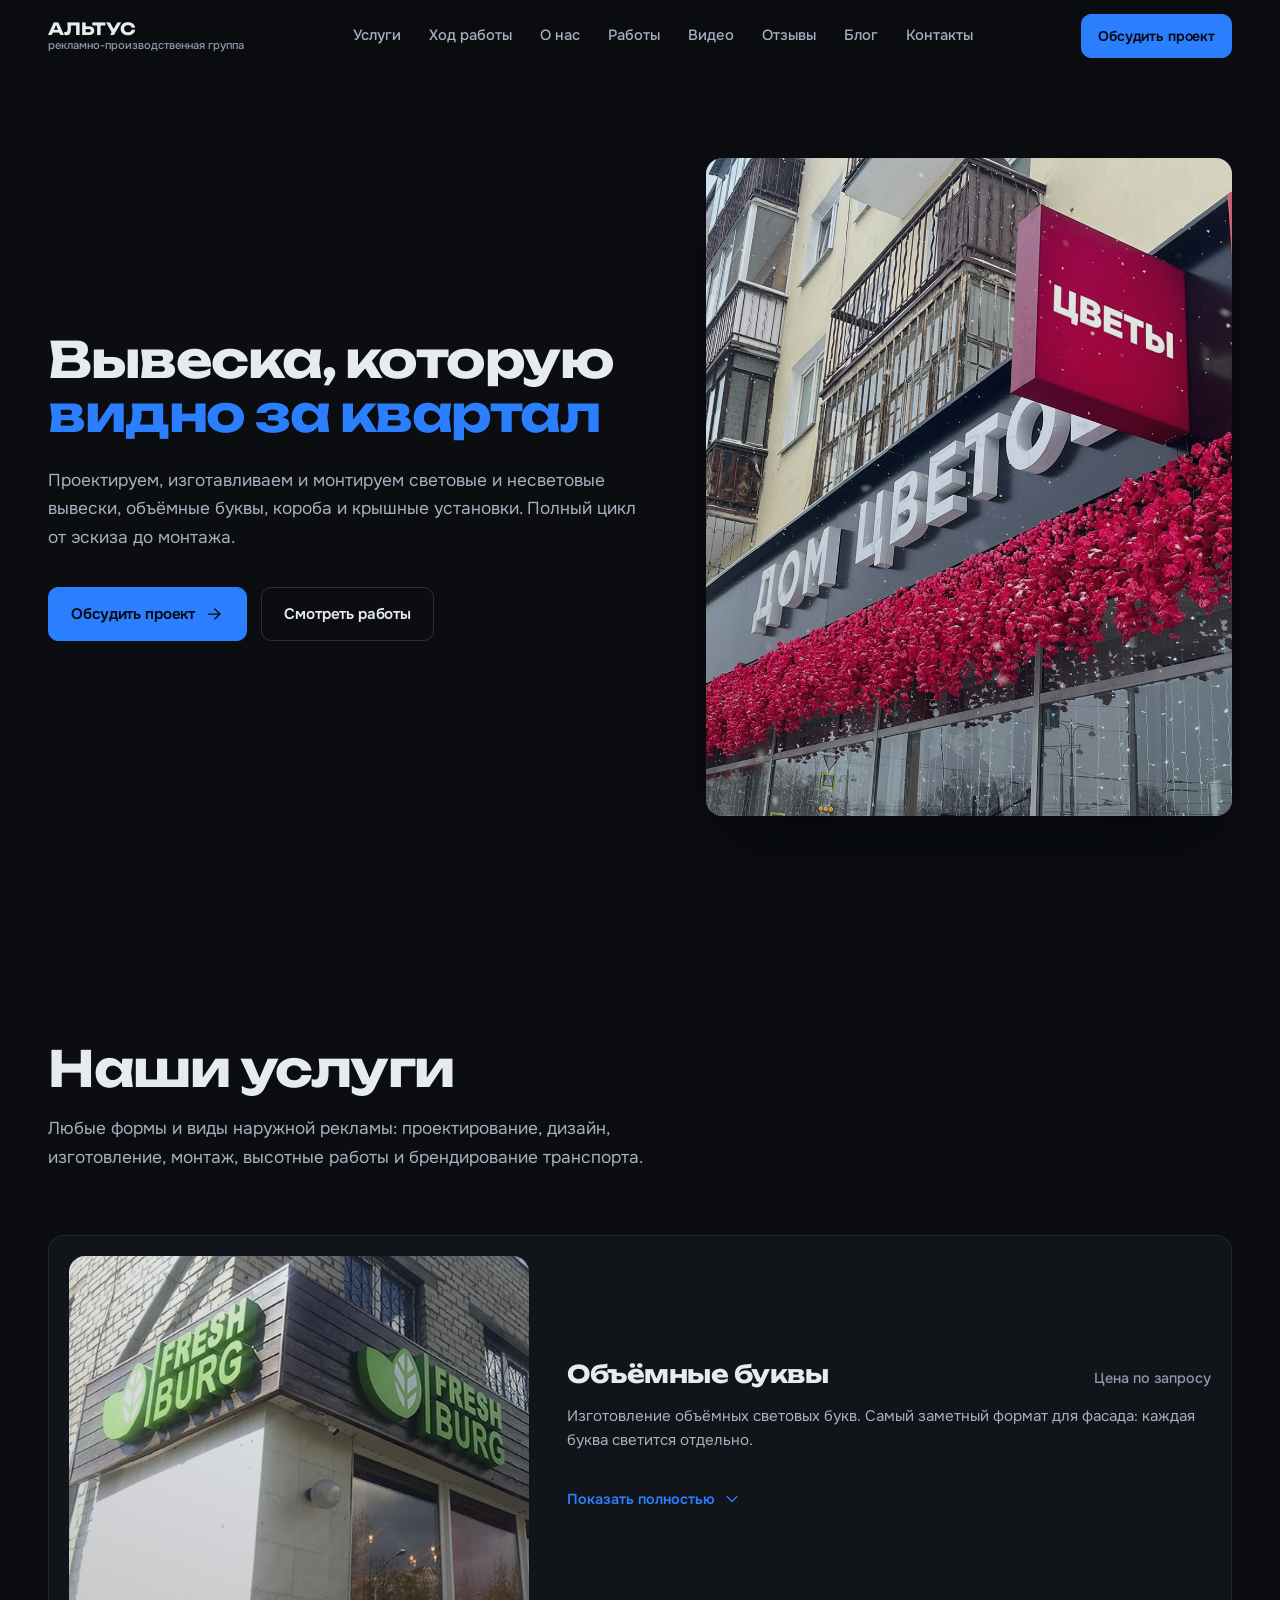
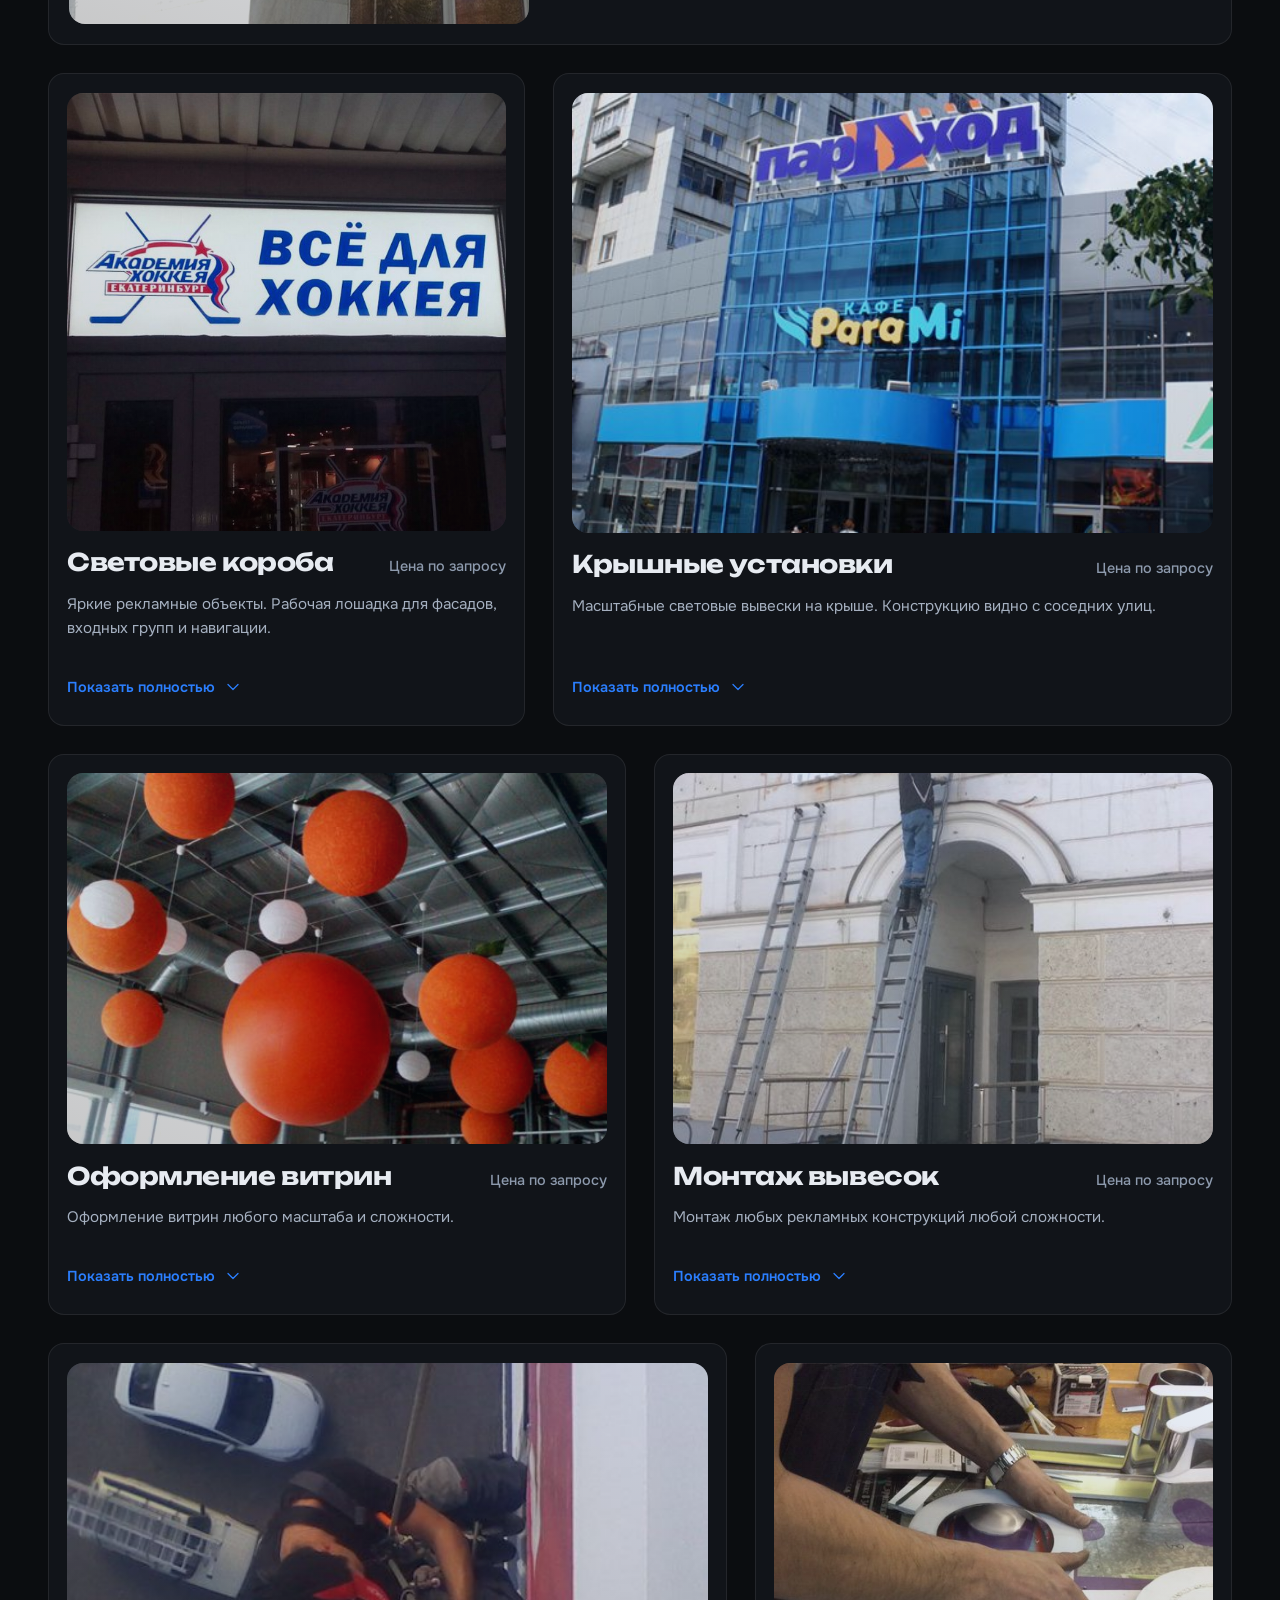
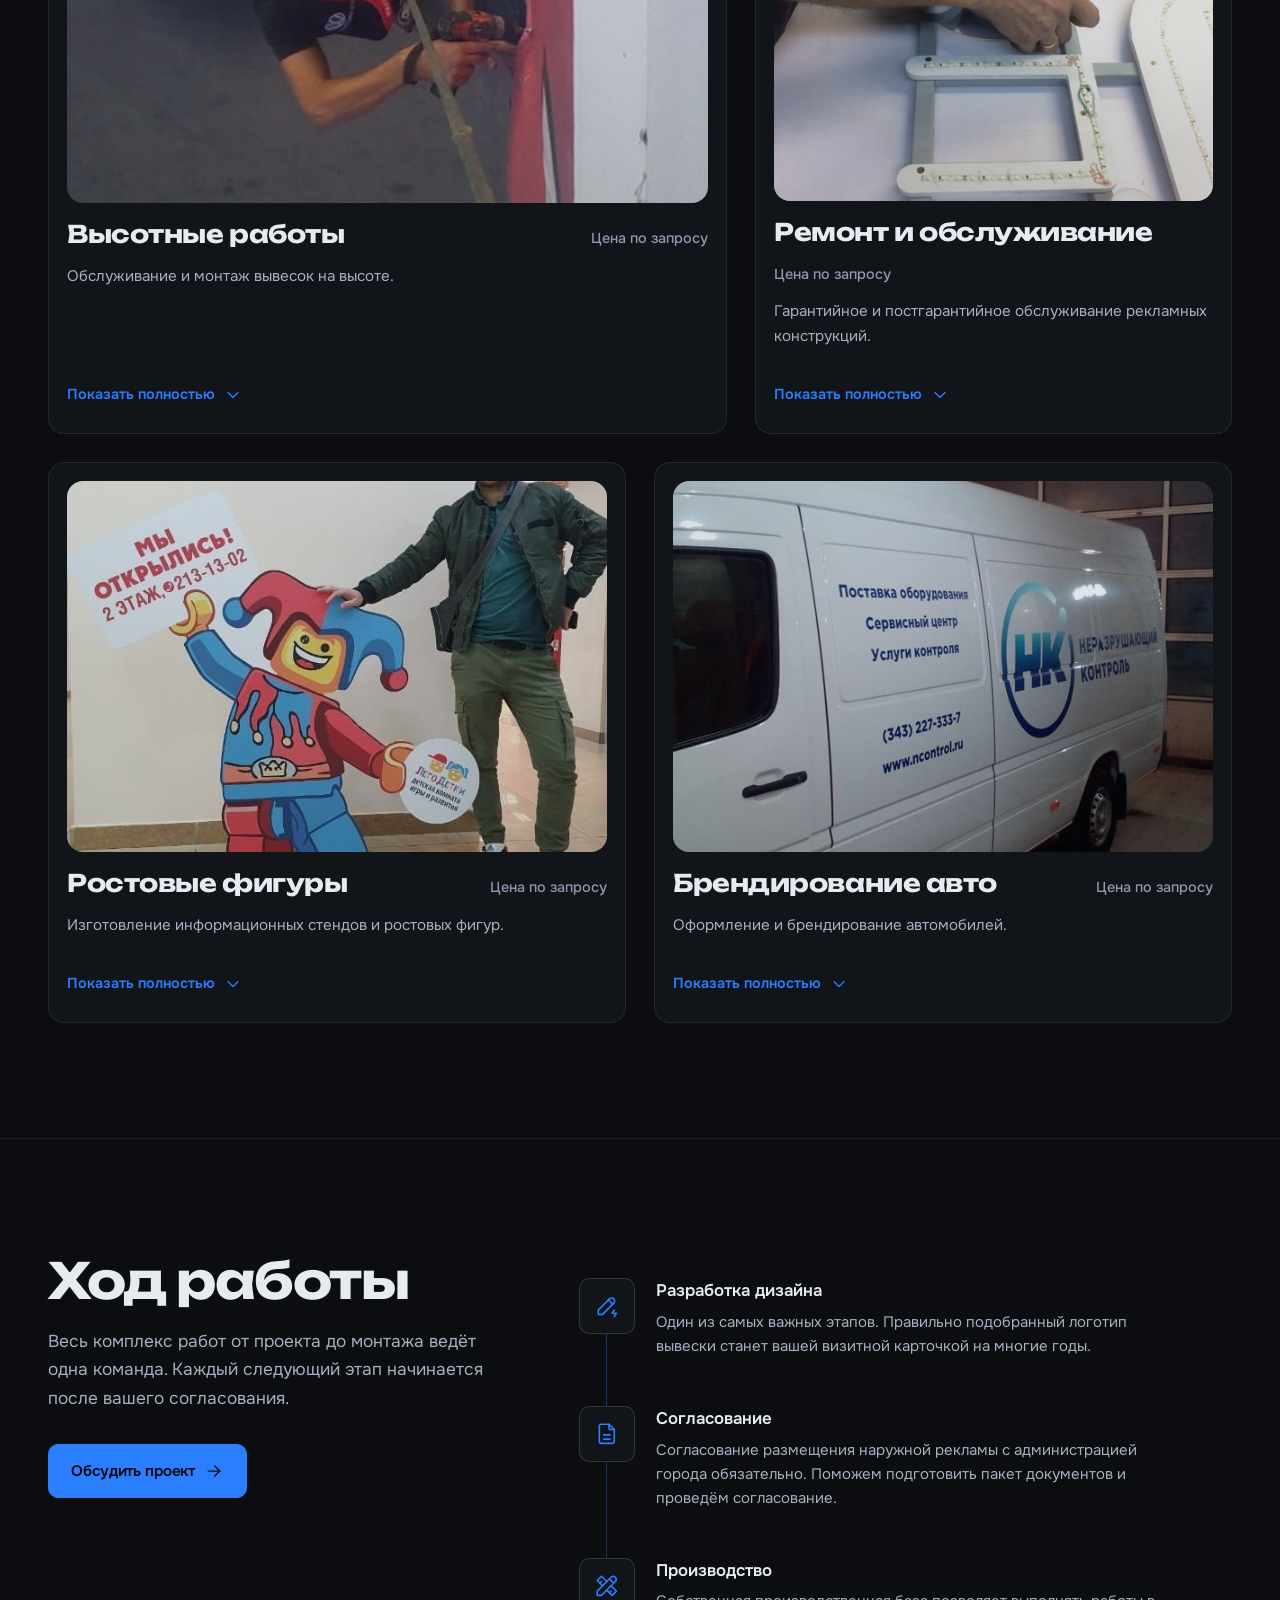
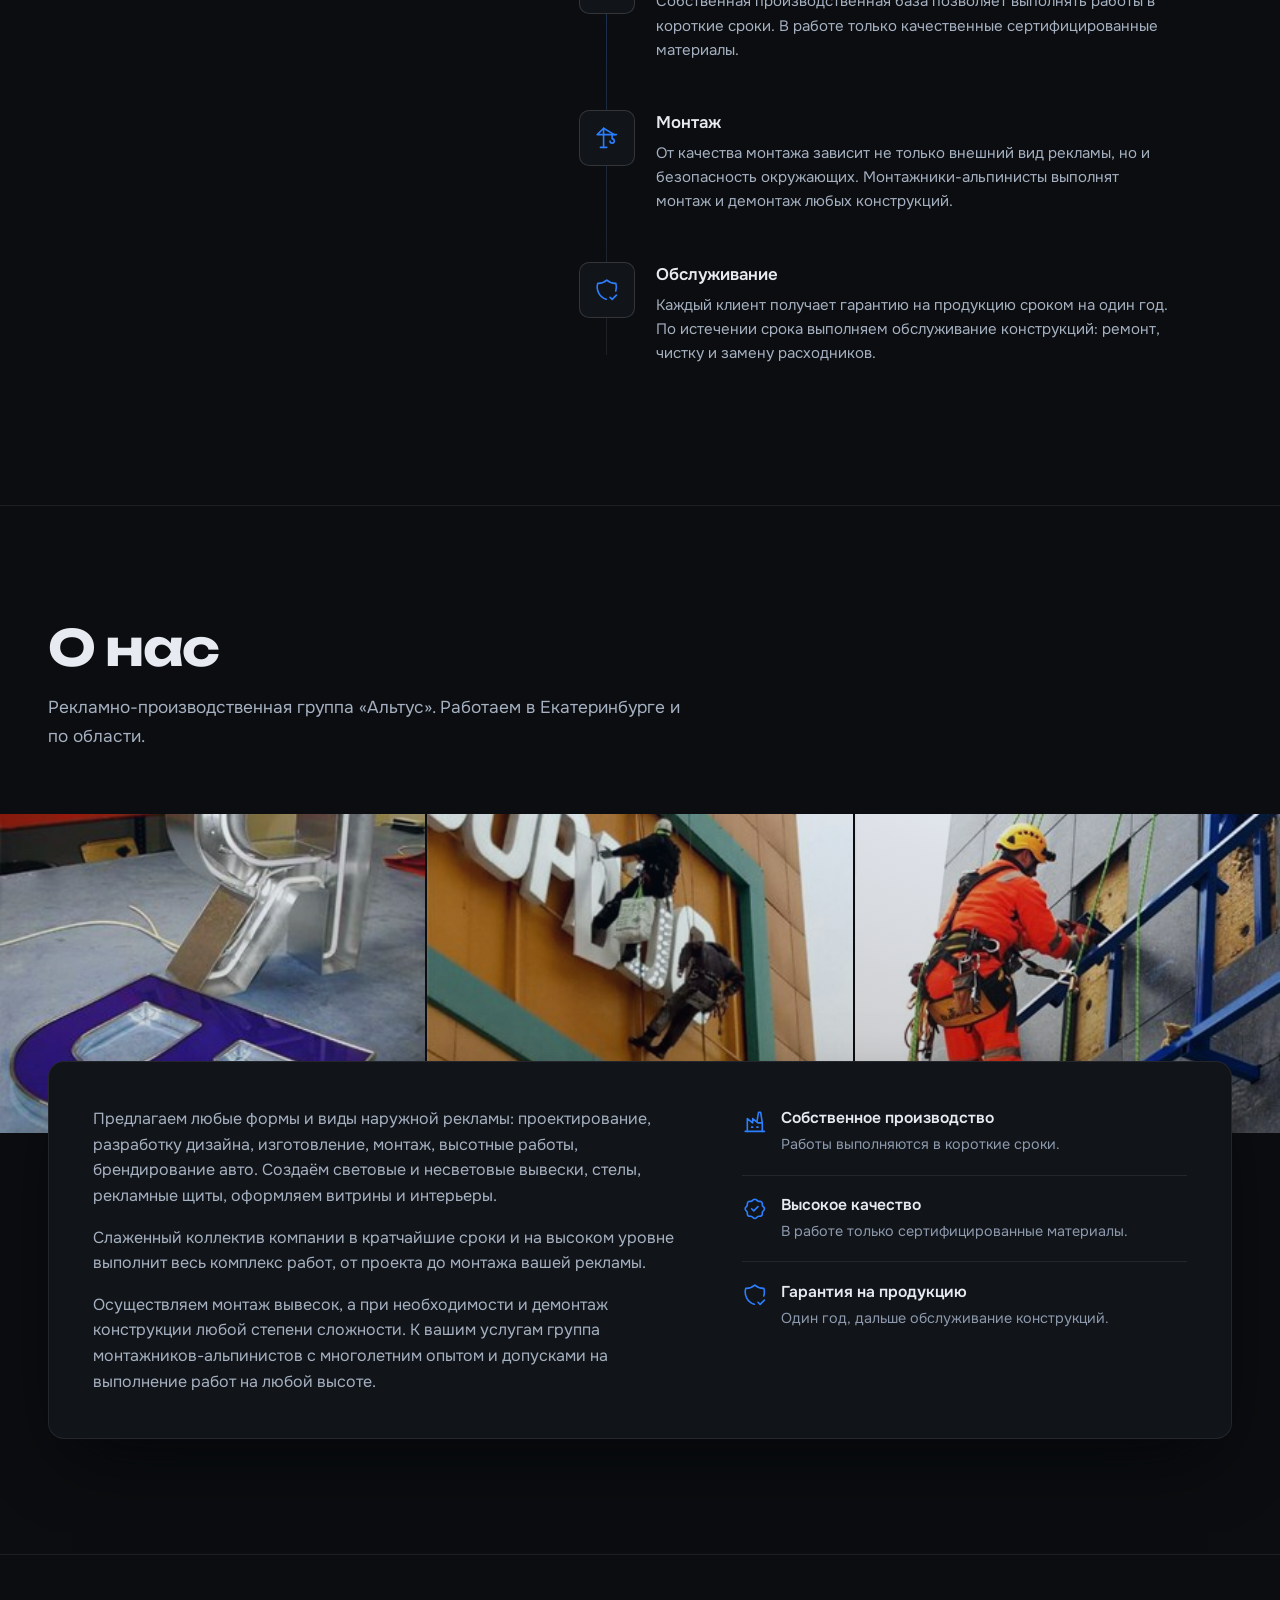
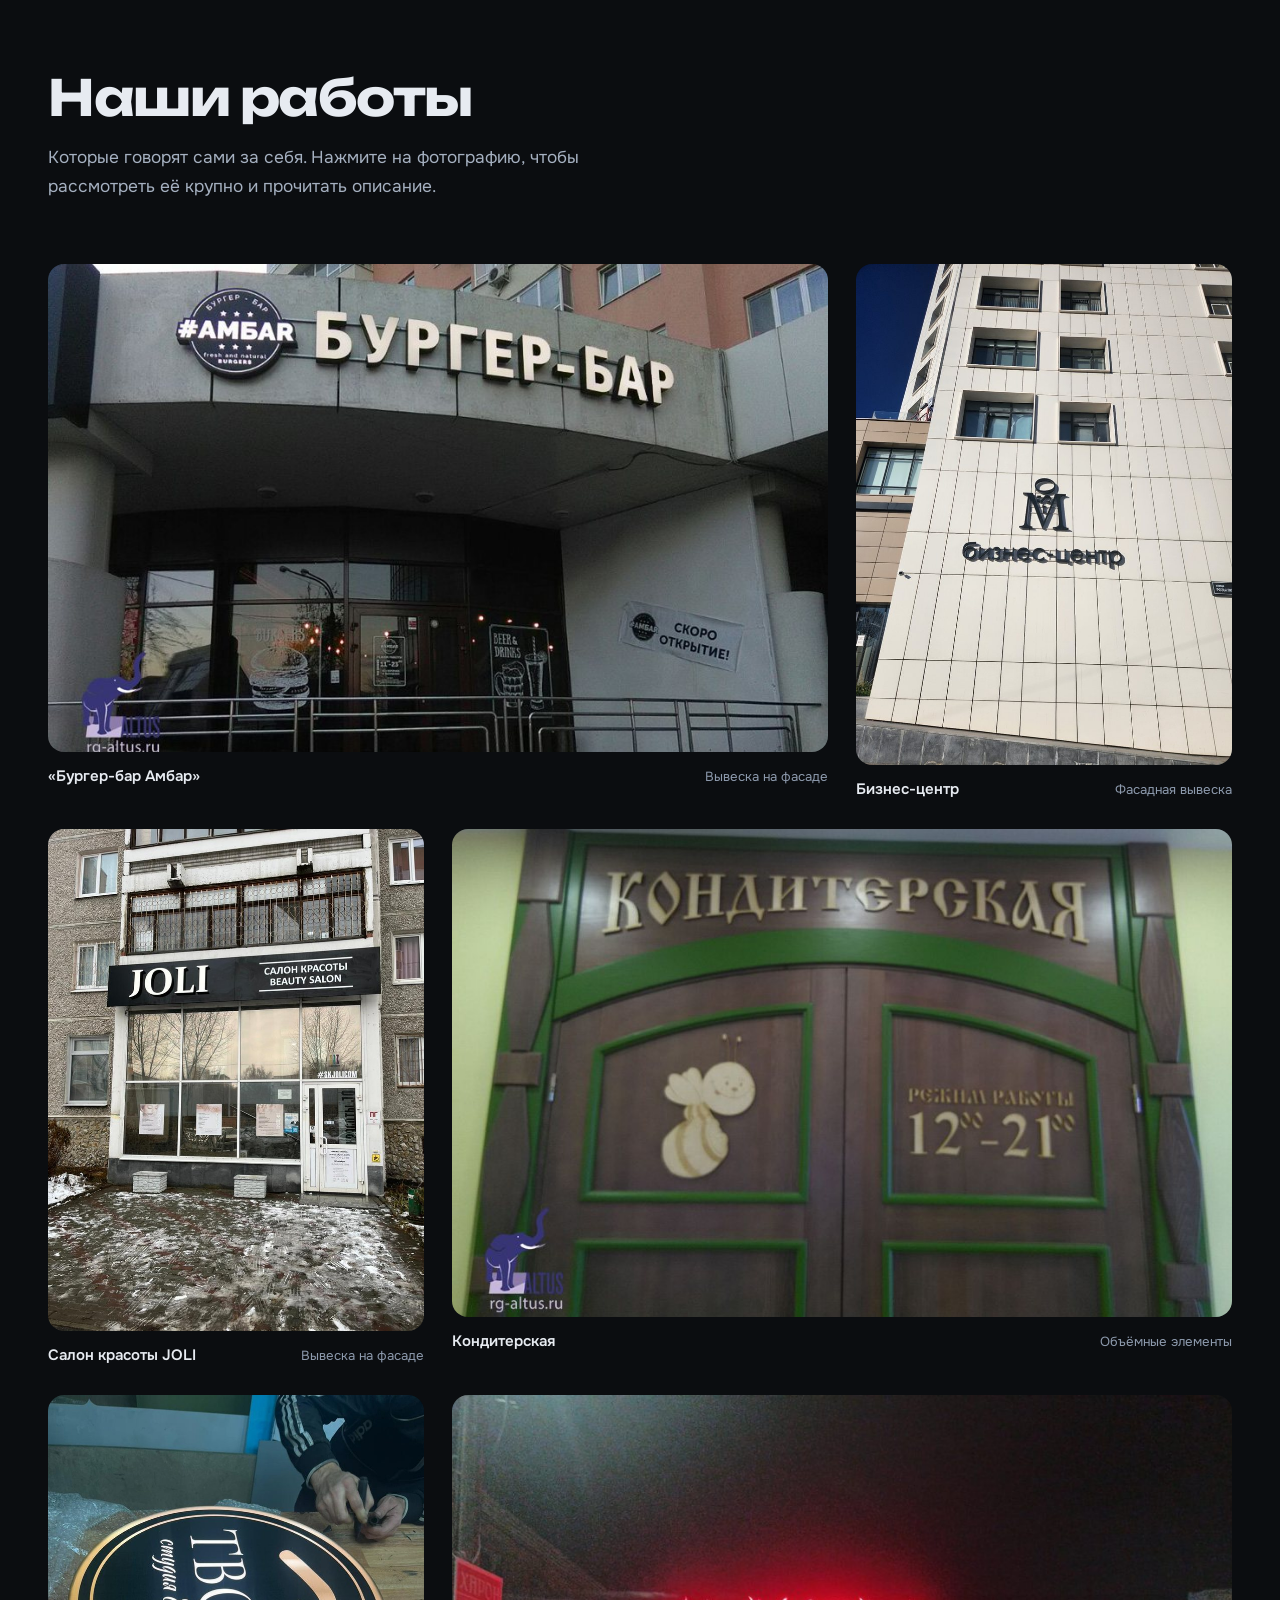
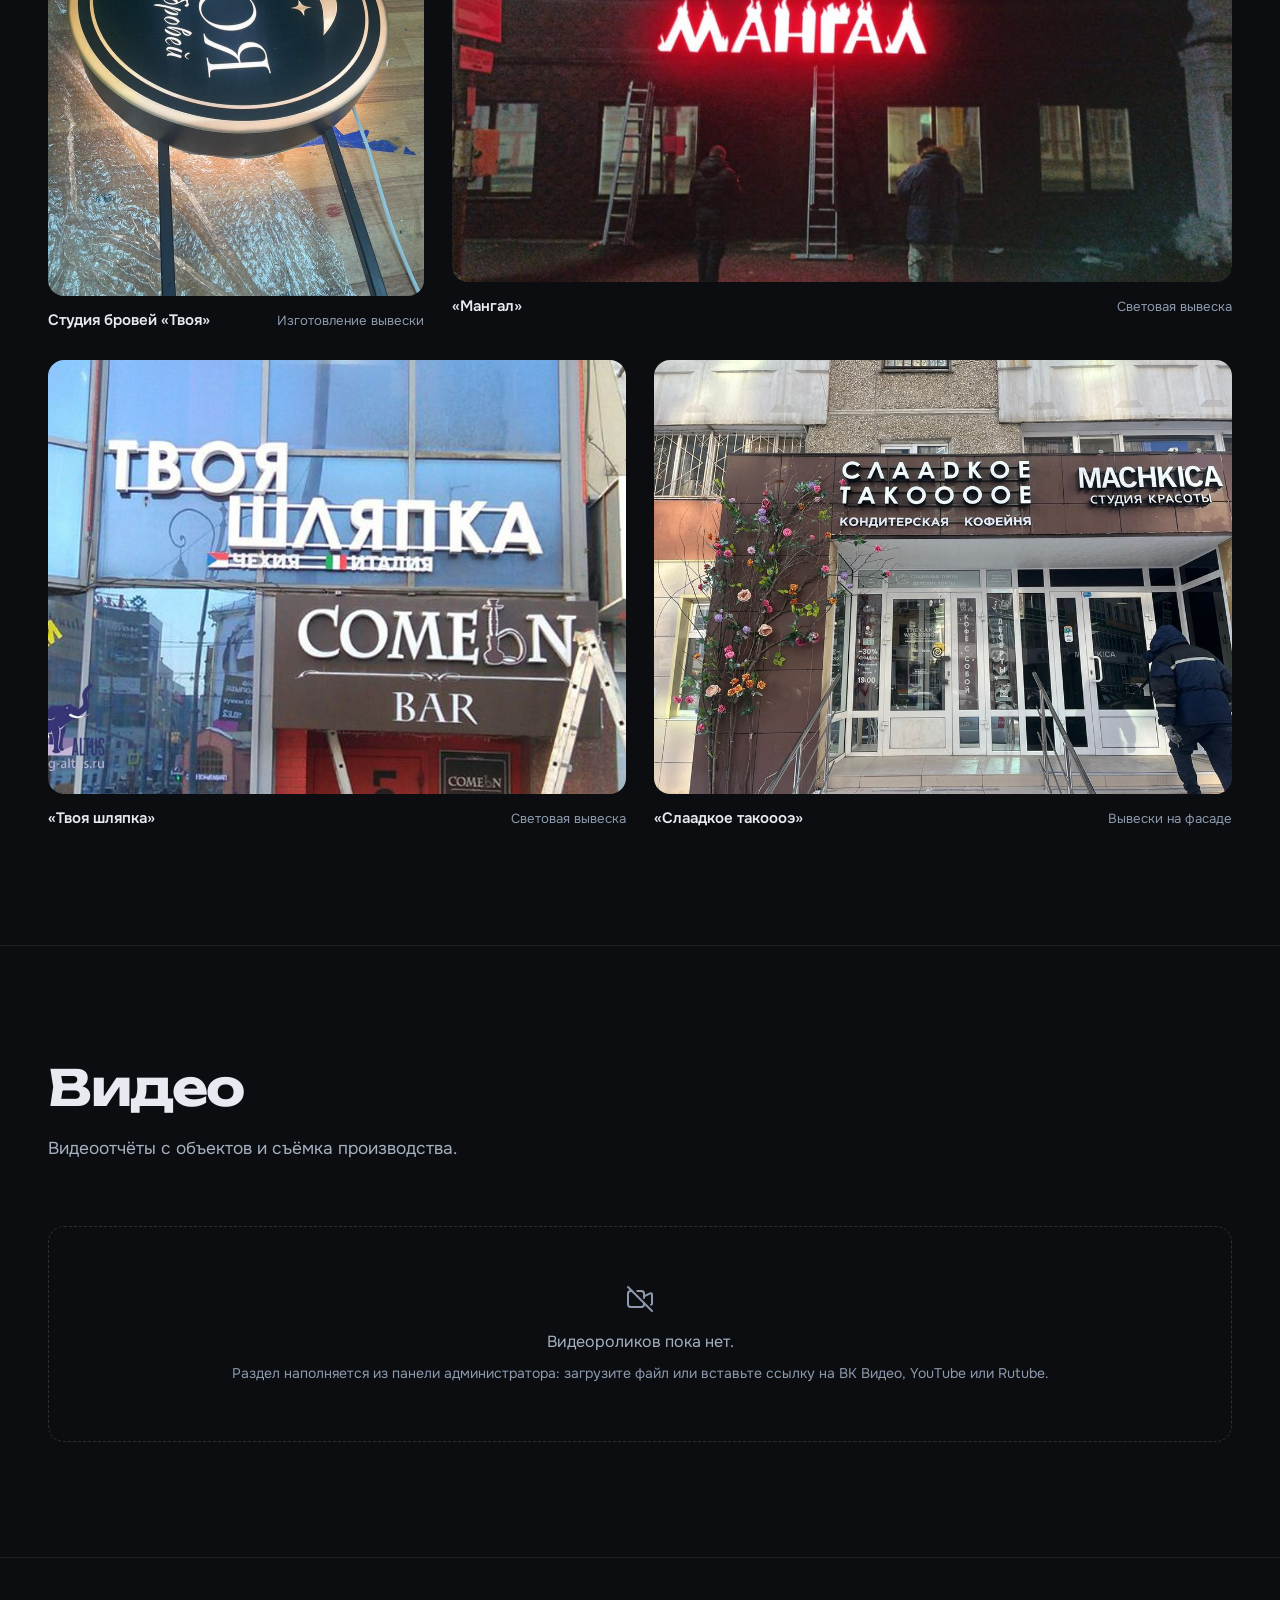
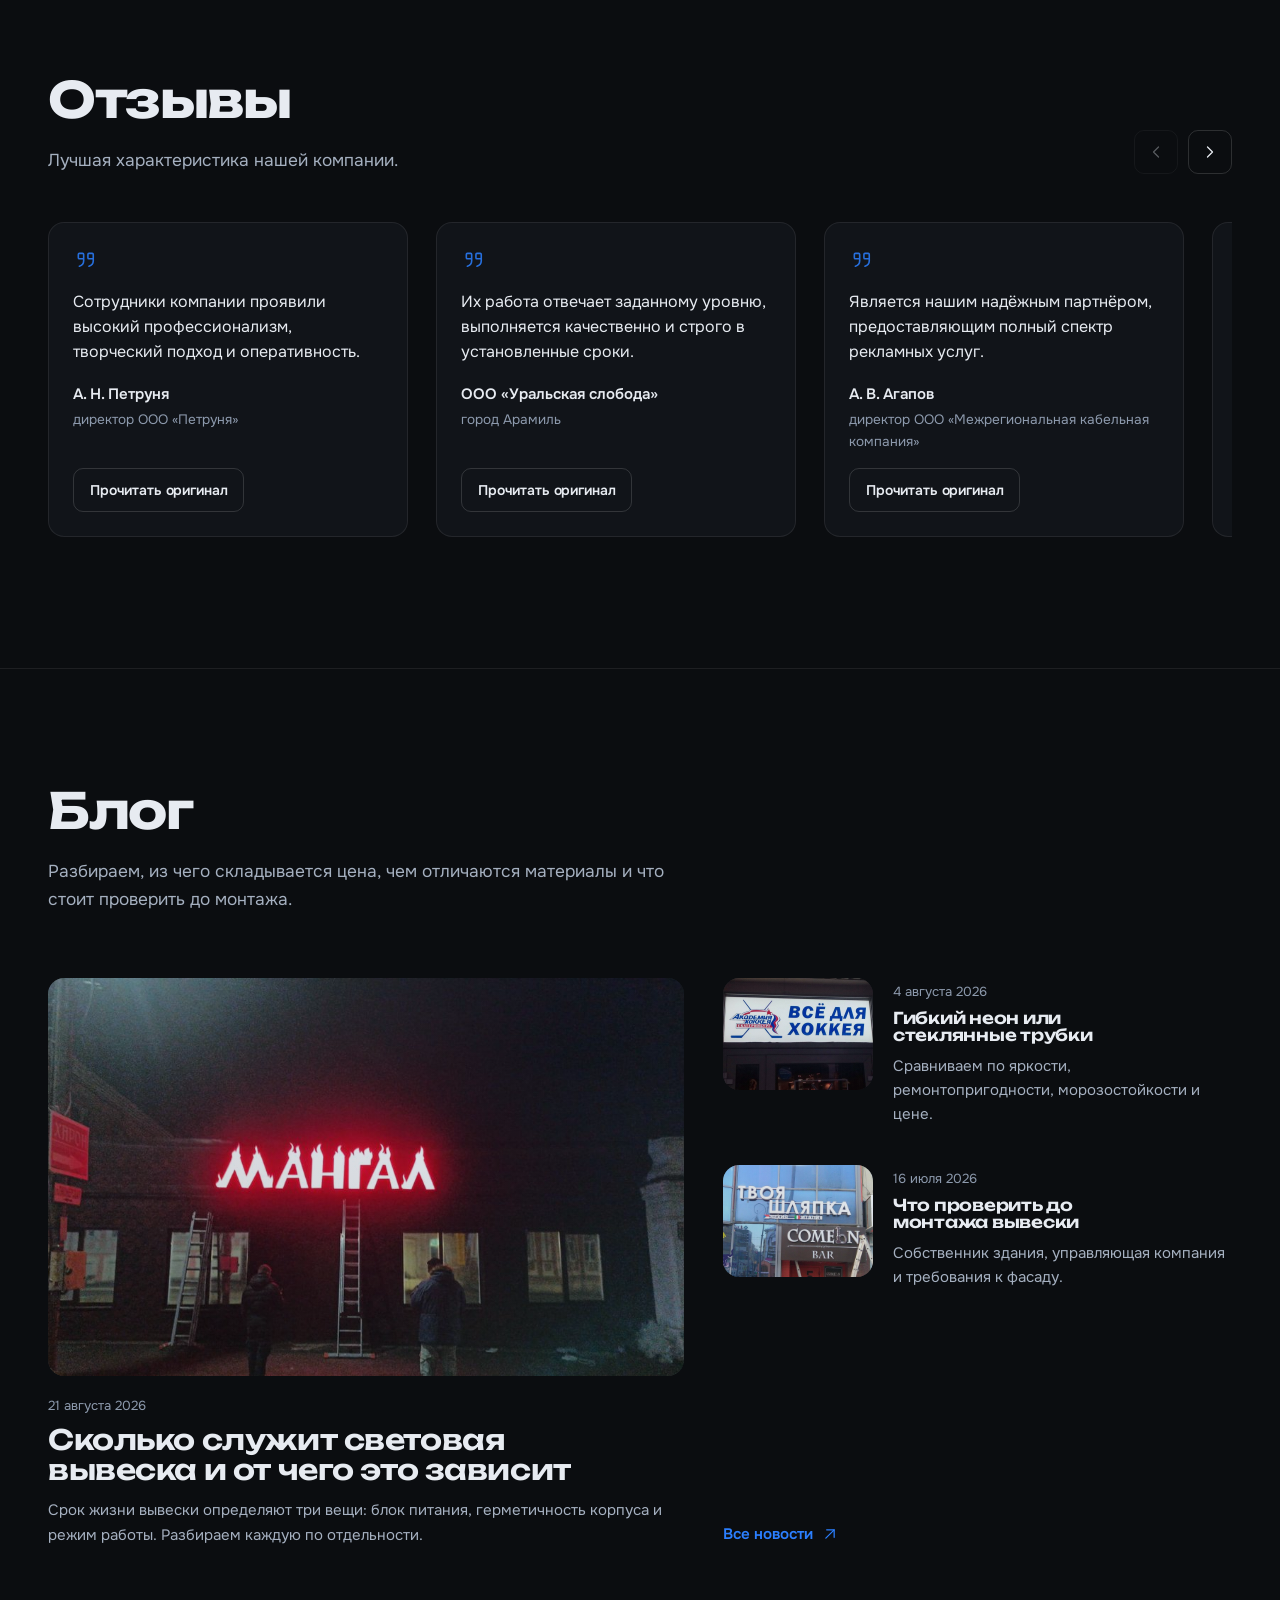
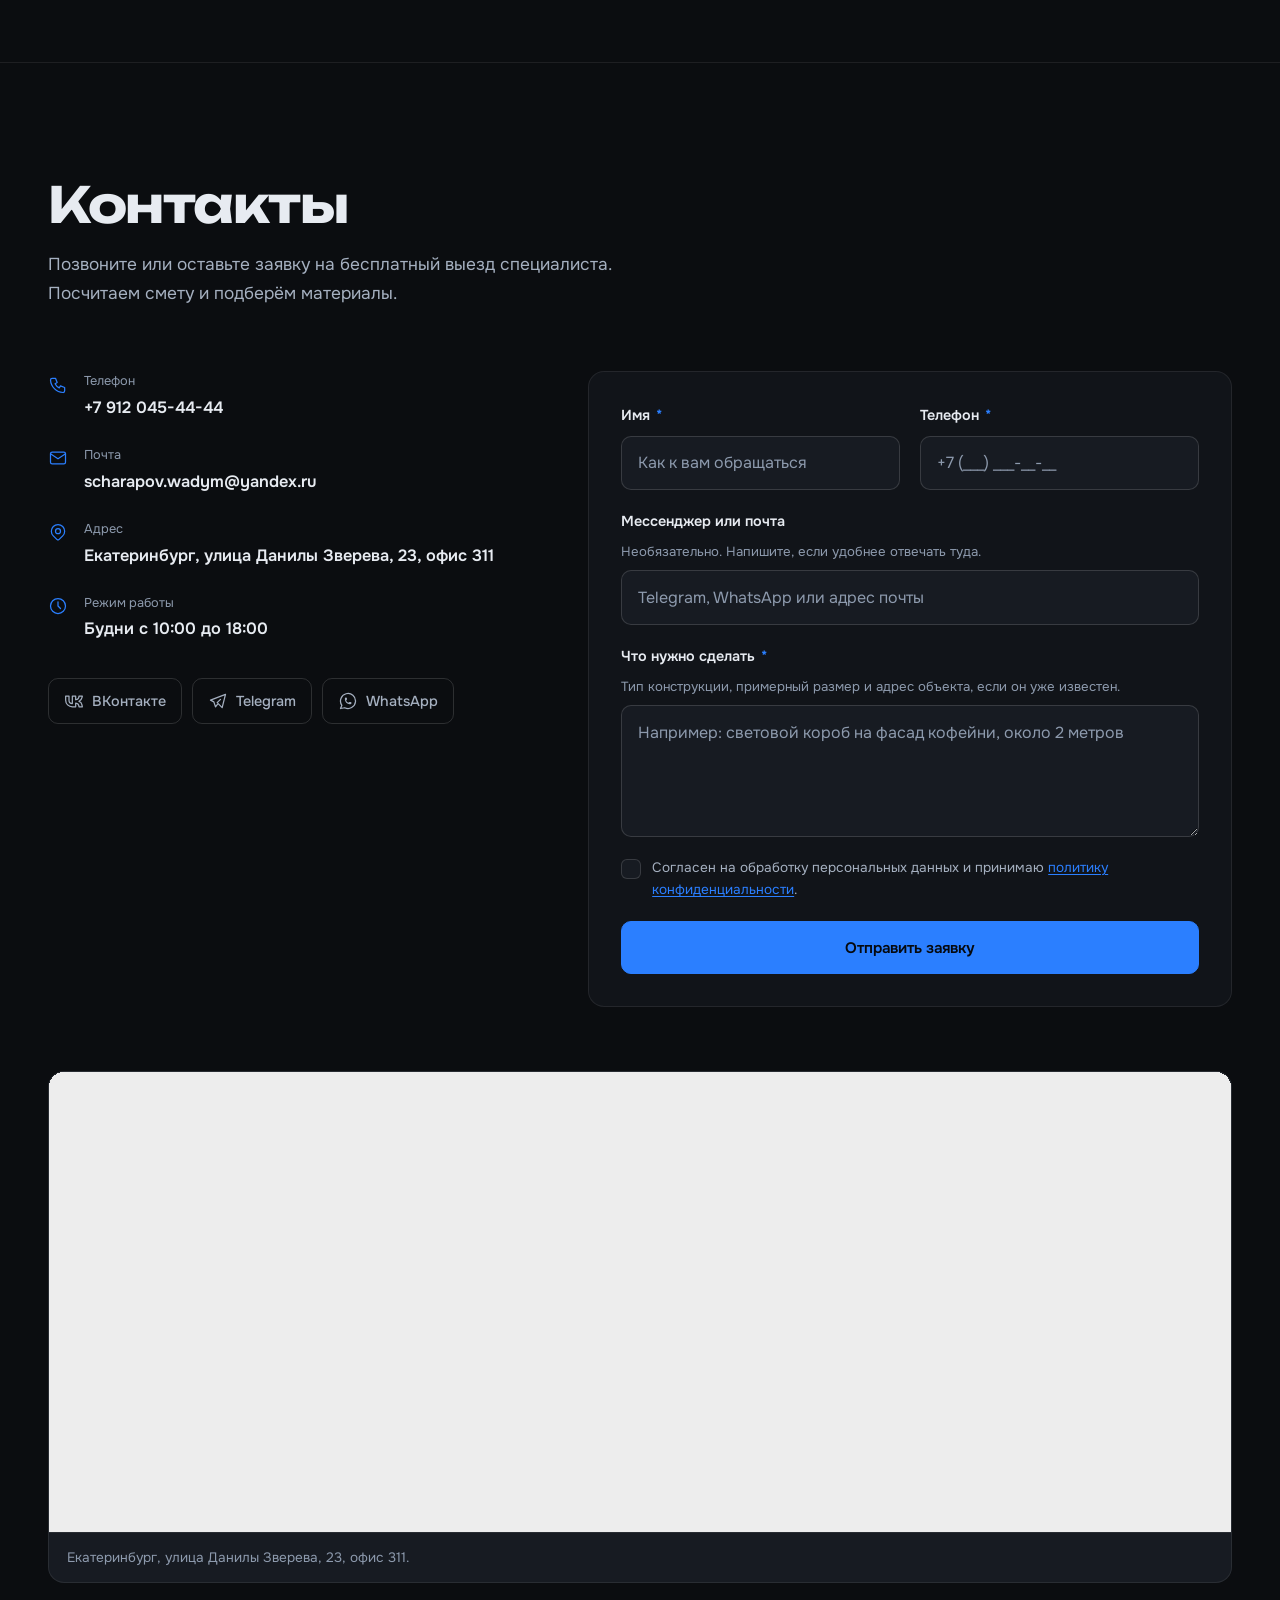
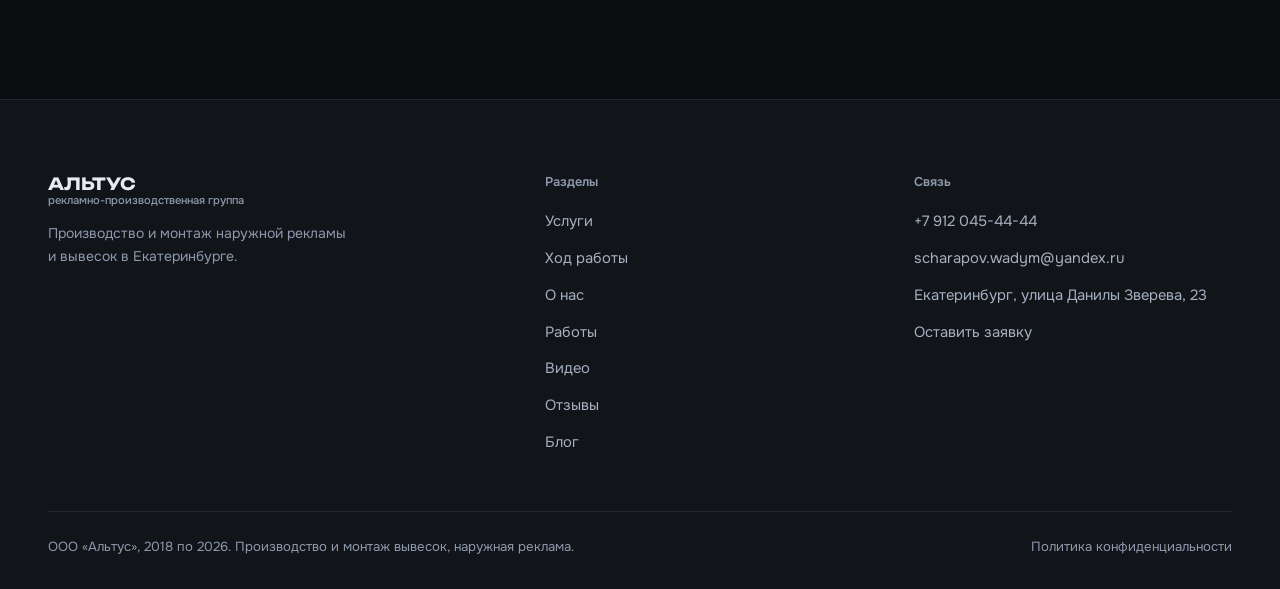
==== commit 43d93ad5: "Разделы «О нас» и «Видео», контакты, палитра под новый логотип Контакты - Добавлены режим работы (бу" ====
--- a/index.html
+++ b/index.html
@@ -60,6 +60,10 @@
 <symbol id="i-alert-circle" viewBox="0 0 24 24"><path d="M3 12a9 9 0 1 0 18 0a9 9 0 0 0 -18 0" /> <path d="M12 8v4" /> <path d="M12 16h.01" /></symbol>
 <symbol id="i-quote" viewBox="0 0 24 24"><path d="M10 11h-4a1 1 0 0 1 -1 -1v-3a1 1 0 0 1 1 -1h3a1 1 0 0 1 1 1v6c0 2.667 -1.333 4.333 -4 5" /> <path d="M19 11h-4a1 1 0 0 1 -1 -1v-3a1 1 0 0 1 1 -1h3a1 1 0 0 1 1 1v6c0 2.667 -1.333 4.333 -4 5" /></symbol>
 <symbol id="i-photo" viewBox="0 0 24 24"><path d="M15 8h.01" /> <path d="M3 6a3 3 0 0 1 3 -3h12a3 3 0 0 1 3 3v12a3 3 0 0 1 -3 3h-12a3 3 0 0 1 -3 -3v-12z" /> <path d="M3 16l5 -5c.928 -.893 2.072 -.893 3 0l5 5" /> <path d="M14 14l1 -1c.928 -.893 2.072 -.893 3 0l3 3" /></symbol>
+<symbol id="i-building-factory-2" viewBox="0 0 24 24"><path d="M3 21h18" /> <path d="M5 21v-12l5 4v-4l5 4h4" /> <path d="M19 21v-8l-1.436 -9.574a.5 .5 0 0 0 -.495 -.426h-1.145a.5 .5 0 0 0 -.494 .418l-1.43 8.582" /> <path d="M9 17h1" /> <path d="M14 17h1" /></symbol>
+<symbol id="i-rosette-discount-check" viewBox="0 0 24 24"><path d="M5 7.2a2.2 2.2 0 0 1 2.2 -2.2h1a2.2 2.2 0 0 0 1.55 -.64l.7 -.7a2.2 2.2 0 0 1 3.12 0l.7 .7c.412 .41 .97 .64 1.55 .64h1a2.2 2.2 0 0 1 2.2 2.2v1c0 .58 .23 1.138 .64 1.55l.7 .7a2.2 2.2 0 0 1 0 3.12l-.7 .7a2.2 2.2 0 0 0 -.64 1.55v1a2.2 2.2 0 0 1 -2.2 2.2h-1a2.2 2.2 0 0 0 -1.55 .64l-.7 .7a2.2 2.2 0 0 1 -3.12 0l-.7 -.7a2.2 2.2 0 0 0 -1.55 -.64h-1a2.2 2.2 0 0 1 -2.2 -2.2v-1a2.2 2.2 0 0 0 -.64 -1.55l-.7 -.7a2.2 2.2 0 0 1 0 -3.12l.7 -.7a2.2 2.2 0 0 0 .64 -1.55v-1" /> <path d="M9 12l2 2l4 -4" /></symbol>
+<symbol id="i-video-off" viewBox="0 0 24 24"><path d="M3 3l18 18" /> <path d="M15 11v-1l4.553 -2.276a1 1 0 0 1 1.447 .894v6.764a1 1 0 0 1 -.675 .946" /> <path d="M10 6h3a2 2 0 0 1 2 2v3m0 4v1a2 2 0 0 1 -2 2h-8a2 2 0 0 1 -2 -2v-8a2 2 0 0 1 2 -2h1" /></symbol>
+<symbol id="i-player-play" viewBox="0 0 24 24" data-fill="1"><path d="M6 4v16a1 1 0 0 0 1.524 .852l13 -8a1 1 0 0 0 0 -1.704l-13 -8a1 1 0 0 0 -1.524 .852z" /></symbol>
 </svg>
 
 <a class="skip-link" href="#main">Перейти к содержанию</a>
@@ -71,14 +75,17 @@
 <header class="header" data-header>
   <div class="shell header__bar">
 
-    <!-- ЛОГОТИП ЗАКАЗЧИКА.
-         В шапке стоит знак (слон), вырезанный из фирменного логотипа: оригинал
-         вертикальный и в строку высотой 72px не встаёт. Знак перекрашен в светлый
-         вариант, потому что фирменный индиго #373575 на тёмном фоне даёт 1.76:1
-         и логотип был бы почти не виден. Оригинал лежит в assets/img/logo-original.png. -->
+    <!-- СЛОТ ПОД НОВЫЙ ЛОГОТИП (щит со львом).
+         Файл логотипа в переписку не прикрепился, дошли только PDF договора
+         и архив старого сайта. Пока стоит наборная версия в фирменной
+         гарнитуре, старый логотип со слоном убран: он больше не актуален.
+         ЗАМЕНА: положить квадратный знак в assets/img/logo-mark.png
+         (от 240px по стороне, PNG с прозрачностью или SVG) и
+         раскомментировать строку ниже. Логотип синий на почти чёрном,
+         поэтому на тёмном фоне сайта он пойдёт как есть, без перекраски. -->
     <a class="logo" href="index.html" aria-label="Альтус, на главную">
-      <img class="logo__mark" src="assets/img/logo-mark.png" alt="" width="111" height="132">
-      <span>ALTUS<span class="logo__sub">рекламно-производственная группа</span></span>
+      <!-- <img class="logo__mark" src="assets/img/logo-mark.png" alt="" width="120" height="126"> -->
+      <span>АЛЬТУС<span class="logo__sub">рекламно-производственная группа</span></span>
     </a>
 
     <button class="nav-toggle" type="button" data-nav-toggle
@@ -89,7 +96,9 @@
     <nav class="nav" id="nav" data-nav aria-label="Основная навигация">
       <a class="nav__link" href="#services">Услуги</a>
       <a class="nav__link" href="#process">Ход работы</a>
+      <a class="nav__link" href="#about">О нас</a>
       <a class="nav__link" href="#works">Работы</a>
+      <a class="nav__link" href="#video">Видео</a>
       <a class="nav__link" href="#reviews">Отзывы</a>
       <a class="nav__link" href="#blog">Блог</a>
       <a class="nav__link" href="#contacts">Контакты</a>
@@ -547,7 +556,119 @@
 </section>
 
 <!-- ==========================================================================
-     4. НАШИ РАБОТЫ. Семейство раскладки: мозаика. Восемь работ, восемь ячеек,
+     4. О НАС. Семейство раскладки: полоса фотографий во всю ширину окна
+     и текстовая карточка, наезжающая на её нижний край.
+     Текст взят с сайта заказчика.
+     TODO заказчик: в полосе стоят реальные фото производства и монтажа,
+     но исходники всего 300x400 и на широком экране заметно мягкие.
+     Пришлите фотографии цеха от 1600px по длинной стороне.
+     ========================================================================== -->
+<section class="section" id="about">
+  <div class="shell">
+    <div class="section-head">
+      <h2 class="display h2">О нас</h2>
+      <p class="lede">
+        Рекламно-производственная группа «Альтус». Работаем в Екатеринбурге
+        и по области.
+      </p>
+    </div>
+  </div>
+
+  <div class="about__band" data-reveal-group>
+    <button class="media-btn" type="button" data-reveal
+            data-lb-src="assets/img/about/ceh.jpg"
+            data-lb-group="about"
+            data-lb-title="Производство"
+            data-lb-alt="Объёмные буквы на сборке в цехе"
+            data-lb-text="Объёмные буквы на сборке, до вывоза на объект.">
+      <span class="media media--tinted">
+        <img src="assets/img/about/ceh.jpg" width="300" height="400"
+             loading="lazy" decoding="async" alt="Объёмные буквы на сборке в цехе">
+        <span class="media-btn__zoom" aria-hidden="true">
+          <svg class="icon"><use href="#i-zoom-in"></use></svg>
+        </span>
+      </span>
+    </button>
+    <button class="media-btn" type="button" data-reveal
+            data-lb-src="assets/img/about/montazh.jpg"
+            data-lb-group="about"
+            data-lb-title="Монтаж"
+            data-lb-alt="Монтажники устанавливают объёмные буквы на фасаде"
+            data-lb-text="Установка объёмных букв на фасаде здания.">
+      <span class="media media--tinted">
+        <img src="assets/img/about/montazh.jpg" width="300" height="400"
+             loading="lazy" decoding="async" alt="Монтажники устанавливают объёмные буквы на фасаде">
+        <span class="media-btn__zoom" aria-hidden="true">
+          <svg class="icon"><use href="#i-zoom-in"></use></svg>
+        </span>
+      </span>
+    </button>
+    <button class="media-btn" type="button" data-reveal
+            data-lb-src="assets/img/about/vysota.jpg"
+            data-lb-group="about"
+            data-lb-title="Высотные работы"
+            data-lb-alt="Промышленный альпинист на фасаде здания"
+            data-lb-text="Работа на фасаде методом промышленного альпинизма.">
+      <span class="media media--tinted">
+        <img src="assets/img/about/vysota.jpg" width="300" height="400"
+             loading="lazy" decoding="async" alt="Промышленный альпинист на фасаде здания">
+        <span class="media-btn__zoom" aria-hidden="true">
+          <svg class="icon"><use href="#i-zoom-in"></use></svg>
+        </span>
+      </span>
+    </button>
+  </div>
+
+  <div class="shell">
+    <div class="about__card" data-reveal>
+      <div class="about__text">
+        <p>
+          Предлагаем любые формы и виды наружной рекламы: проектирование,
+          разработку дизайна, изготовление, монтаж, высотные работы,
+          брендирование авто. Создаём световые и несветовые вывески, стелы,
+          рекламные щиты, оформляем витрины и интерьеры.
+        </p>
+        <p>
+          Слаженный коллектив компании в кратчайшие сроки и на высоком уровне
+          выполнит весь комплекс работ, от проекта до монтажа вашей рекламы.
+        </p>
+        <p>
+          Осуществляем монтаж вывесок, а при необходимости и демонтаж
+          конструкции любой степени сложности. К вашим услугам группа
+          монтажников-альпинистов с многолетним опытом и допусками
+          на выполнение работ на любой высоте.
+        </p>
+      </div>
+
+      <ul class="about__facts">
+        <li class="about__fact">
+          <svg class="icon icon--lg" aria-hidden="true"><use href="#i-building-factory-2"></use></svg>
+          <div>
+            <b>Собственное производство</b>
+            <span>Работы выполняются в короткие сроки.</span>
+          </div>
+        </li>
+        <li class="about__fact">
+          <svg class="icon icon--lg" aria-hidden="true"><use href="#i-rosette-discount-check"></use></svg>
+          <div>
+            <b>Высокое качество</b>
+            <span>В работе только сертифицированные материалы.</span>
+          </div>
+        </li>
+        <li class="about__fact">
+          <svg class="icon icon--lg" aria-hidden="true"><use href="#i-shield-check"></use></svg>
+          <div>
+            <b>Гарантия на продукцию</b>
+            <span>Один год, дальше обслуживание конструкций.</span>
+          </div>
+        </li>
+      </ul>
+    </div>
+  </div>
+</section>
+
+<!-- ==========================================================================
+     5. НАШИ РАБОТЫ. Семейство раскладки: мозаика. Восемь работ, восемь ячеек,
      ряды заполнены целиком: 4+2 / 2+4 / 2+4 / 3+3.
      Фотографии реальных объектов с сайта заказчика.
      ========================================================================== -->
@@ -728,7 +849,68 @@
 </section>
 
 <!-- ==========================================================================
-     5. ОТЗЫВЫ. Семейство раскладки: горизонтальный ряд со scroll-snap.
+     6. ВИДЕО. Семейство раскладки: равномерная сетка 16 к 9. У видео один
+     естественный формат кадра, поэтому плитки одинаковые, в отличие
+     от мозаики работ.
+
+     КАК ДОБАВИТЬ РОЛИК. Скопируйте заготовку ниже внутрь .video__grid.
+     Лайтбокс на сайте один и умеет три вида содержимого:
+       data-lb-video="..."  свой файл, играет через <video>
+       data-lb-embed="..."  внешний плеер: ВК Видео, YouTube, Rutube
+     Для своих файлов берите MP4 с кодеком H.264: WebM не играет в Safari.
+     Постер обязателен, иначе до нажатия плитка будет пустой.
+
+     <article class="vid" data-reveal>
+       <button class="media-btn" type="button"
+               data-lb-video="assets/img/video/montazh.mp4"
+               data-lb-poster="assets/img/video/montazh-poster.jpg"
+               data-lb-group="video"
+               data-lb-title="Монтаж вывески на фасаде"
+               data-lb-alt="Видео монтажа вывески"
+               data-lb-text="Короткий отчёт с объекта.">
+         <span class="media">
+           <img src="assets/img/video/montazh-poster.jpg" width="1280" height="720"
+                loading="lazy" decoding="async" alt="Кадр из видео о монтаже вывески">
+           <span class="vid__play" aria-hidden="true">
+             <span><svg class="icon icon--filled"><use href="#i-player-play"></use></svg></span>
+           </span>
+         </span>
+         <span class="visually-hidden">Смотреть видео «Монтаж вывески на фасаде»</span>
+       </button>
+       <div class="vid__caption">
+         <span class="vid__name">Монтаж вывески на фасаде</span>
+         <span class="vid__meta">1:24</span>
+       </div>
+     </article>
+     ========================================================================== -->
+<section class="section" id="video">
+  <div class="shell">
+
+    <div class="section-head">
+      <h2 class="display h2">Видео</h2>
+      <p class="lede">
+        Видеоотчёты с объектов и съёмка производства.
+      </p>
+    </div>
+
+    <div class="video__grid" data-reveal-group>
+      <!-- Пустое состояние: своих роликов пока нет. Как только появятся,
+           заготовка из комментария выше встаёт на это место. -->
+      <div class="empty" data-reveal>
+        <svg class="icon" aria-hidden="true"><use href="#i-video-off"></use></svg>
+        <p>Видеороликов пока нет.</p>
+        <p class="meta u-mt-2">
+          Раздел наполняется из панели администратора: загрузите файл
+          или вставьте ссылку на ВК Видео, YouTube или Rutube.
+        </p>
+      </div>
+    </div>
+
+  </div>
+</section>
+
+<!-- ==========================================================================
+     7. ОТЗЫВЫ. Семейство раскладки: горизонтальный ряд со scroll-snap.
      Тексты и подписи взяты из благодарственных писем заказчика, кнопка
      открывает скан оригинала в том же лайтбоксе.
      ВНИМАНИЕ: в сканах закрыты банковские реквизиты контрагентов, а в письме
@@ -806,12 +988,29 @@
           </button>
         </figcaption>
       </figure>
+      <figure class="review">
+        <svg class="icon icon--lg review__mark" aria-hidden="true"><use href="#i-quote"></use></svg>
+        <blockquote class="review__text">Все работы выполняются вовремя, в строго оговоренные сроки и с надлежащим качеством.</blockquote>
+        <figcaption class="review__foot">
+          <span class="review__who">
+            <span class="review__name">А. М. Перепечко</span>
+            <span class="review__role">генеральный директор ООО «ТСМО-2»</span>
+          </span>
+          <button class="btn btn--ghost btn--sm" type="button"
+                  data-lb-src="assets/img/letters/tsmo-2.jpg"
+                  data-lb-title="Благодарственное письмо, ООО «ТСМО-2»"
+                  data-lb-alt="Скан благодарственного письма"
+                  data-lb-text="Оригинал письма. Банковские реквизиты и личные телефоны на скане закрыты.">
+            Прочитать оригинал
+          </button>
+        </figcaption>
+      </figure>
     </div>
   </div>
 </section>
 
 <!-- ==========================================================================
-     6. БЛОГ. Семейство раскладки: одна крупная запись плюс стопка мелких.
+     8. БЛОГ. Семейство раскладки: одна крупная запись плюс стопка мелких.
      TODO заказчик: на старом сайте блога не было, поэтому три записи ниже
      демонстрационные. Заменяются на реальные, дальше приезжают из админки.
      ========================================================================== -->
@@ -892,7 +1091,7 @@
 </section>
 
 <!-- ==========================================================================
-     7. КОНТАКТЫ. Семейство раскладки: сплит «инфо и форма», под ним карта.
+     9. КОНТАКТЫ. Семейство раскладки: сплит «инфо и форма», под ним карта.
      Телефон и адрес взяты с сайта заказчика.
      ========================================================================== -->
 <section class="section" id="contacts">
@@ -920,10 +1119,26 @@
           </div>
 
           <div class="contact-item">
+            <svg class="icon" aria-hidden="true"><use href="#i-mail"></use></svg>
+            <div>
+              <p class="contact-item__label">Почта</p>
+              <a class="contact-item__value" href="mailto:scharapov.wadym@yandex.ru">scharapov.wadym@yandex.ru</a>
+            </div>
+          </div>
+
+          <div class="contact-item">
             <svg class="icon" aria-hidden="true"><use href="#i-map-pin"></use></svg>
             <div>
               <p class="contact-item__label">Адрес</p>
               <p class="contact-item__value">Екатеринбург, улица Данилы Зверева, 23, офис 311</p>
+            </div>
+          </div>
+
+          <div class="contact-item">
+            <svg class="icon" aria-hidden="true"><use href="#i-clock"></use></svg>
+            <div>
+              <p class="contact-item__label">Режим работы</p>
+              <p class="contact-item__value">Будни с 10:00 до 18:00</p>
             </div>
           </div>
 
@@ -1039,9 +1254,9 @@
     <div class="footer__grid">
 
       <div>
-        <a class="logo logo--full" href="index.html" aria-label="Альтус, на главную">
-          <img src="assets/img/logo.png" width="355" height="420"
-               alt="ALTUS, рекламно-производственная группа">
+        <a class="logo" href="index.html" aria-label="Альтус, на главную">
+          <!-- <img class="logo__mark" src="assets/img/logo-mark.png" alt="" width="120" height="126"> -->
+          <span>АЛЬТУС<span class="logo__sub">рекламно-производственная группа</span></span>
         </a>
         <p class="meta u-mt-4 u-narrow">
           Производство и монтаж наружной рекламы и вывесок в Екатеринбурге.
@@ -1053,7 +1268,9 @@
         <ul class="footer__list">
           <li><a href="#services">Услуги</a></li>
           <li><a href="#process">Ход работы</a></li>
+          <li><a href="#about">О нас</a></li>
           <li><a href="#works">Работы</a></li>
+          <li><a href="#video">Видео</a></li>
           <li><a href="#reviews">Отзывы</a></li>
           <li><a href="blog/">Блог</a></li>
         </ul>
@@ -1063,6 +1280,7 @@
         <p class="footer__title">Связь</p>
         <ul class="footer__list">
           <li><a href="tel:+79120454444">+7 912 045-44-44</a></li>
+          <li><a href="mailto:scharapov.wadym@yandex.ru">scharapov.wadym@yandex.ru</a></li>
           <li><a href="#contacts">Екатеринбург, улица Данилы Зверева, 23</a></li>
           <li><a href="#contacts">Оставить заявку</a></li>
         </ul>
--- a/assets/css/tokens.css
+++ b/assets/css/tokens.css
@@ -3,15 +3,13 @@
    Единственное место, где меняется бренд. Всё остальное читает эти переменные.
 
    ПАЛИТРА ВЗЯТА ИЗ ЛОГОТИПА ЗАКАЗЧИКА.
-   Фирменный цвет со слона: #373575, глубокий индиго. Он же задаёт тон всей
-   странице: нейтралы построены на том же тоне 242° с низкой насыщенностью,
-   поэтому серый на сайте не «холодный синий» и не «тёплый», а родственный
-   логотипу. ТЗ просит синие и тёмные оттенки, индиго лежит в этой гамме.
+   Фирменный синий со щита: #2B7FFF. Нейтралы построены на том же тоне 216°
+   с очень низкой насыщенностью, поэтому серый на сайте родственен логотипу.
+   ТЗ просит синие и тёмные оттенки, это ровно она.
 
-   Сам #373575 слишком тёмен для текста на тёмном фоне (1.76:1), поэтому
-   для интерактива взят осветлённый тон той же гаммы. Насыщенность
-   намеренно оставлена умеренной: логотип десатурированный, и электрический
-   неон-фиолет выглядел бы чужим и дешёвым.
+   Логотип сам по себе синий на почти чёрном с белой графикой, поэтому на
+   тёмном сайте он работает как есть, без перекраски. Фирменный синий проходит
+   по контрасту и используется акцентом напрямую, без осветления.
 
    Свечение неона приходит с фотографий, а не из CSS. Blur-glow не используем.
 
@@ -19,43 +17,43 @@
    Каждый приглушённый цвет проверен на САМОЙ СВЕТЛОЙ поверхности,
    на которой он встречается:
 
-     text      #E7E6F2 на #0C0C11 (фон)        = 15.8:1  AAA
-     text-dim  #A4A3C2 на #0C0C11 (фон)        =  8.0:1  AAA
-     text-mute #8D8CAE на #22222D (surface-3)  =  4.9:1  AA   <- худший случай
-     accent    #8481D5 на #0C0C11 (фон)        =  5.7:1  AA
-     ink       #08070F на #8481D5 (кнопка)     =  5.8:1  AA
-     ink       #08070F на #7673CE (нажатие)    =  4.8:1  AA
+     text      #E7EBF1 на #0B0D10 (фон)        = 16.3:1  AAA
+     text-dim  #A5B0C0 на #0B0D10 (фон)        =  8.9:1  AAA
+     text-mute #8D9AAD на #20252D (surface-3)  =  5.4:1  AA   <- худший случай
+     accent    #2B7FFF на #0B0D10 (фон)        =  5.2:1  AA
+     ink       #060A0F на #2B7FFF (кнопка)     =  5.3:1  AA
+     ink       #060A0F на #2F7CEE (нажатие)    =  5.0:1  AA
    ========================================================================== */
 
 :root {
   /* --- Поверхности ------------------------------------------------------ */
-  --bg:            #0C0C11;   /* фон страницы, off-black, не #000 */
-  --surface:       #121219;   /* карточки, панели */
-  --surface-2:     #191922;   /* поля ввода, вложенные плитки */
-  --surface-3:     #22222D;   /* hover-состояние поверхностей */
-  --stage:         #07070B;   /* подложка сцены лайтбокса, темнее фона страницы */
+  --bg:            #0B0D10;   /* фон страницы, off-black, не #000 */
+  --surface:       #111419;   /* карточки, панели */
+  --surface-2:     #171B22;   /* поля ввода, вложенные плитки */
+  --surface-3:     #20252D;   /* hover-состояние поверхностей */
+  --stage:         #06080A;   /* подложка сцены лайтбокса, темнее фона страницы */
 
   /* --- Линии ------------------------------------------------------------ */
   --line:          rgb(255 255 255 / 0.08);
   --line-strong:   rgb(255 255 255 / 0.14);
-  --line-accent:   rgb(132 129 213 / 0.42);
+  --line-accent:   rgb(43 127 255 / 0.42);
 
   /* --- Текст ------------------------------------------------------------ */
-  --text:          #E7E6F2;
-  --text-dim:      #A4A3C2;
-  --text-mute:     #8D8CAE;
-  --ink:           #08070F;   /* текст поверх акцентной заливки */
+  --text:          #E7EBF1;
+  --text-dim:      #A5B0C0;
+  --text-mute:     #8D9AAD;
+  --ink:           #060A0F;   /* текст поверх акцентной заливки */
 
   /* --- Акцент (ровно один на весь сайт) --------------------------------- */
-  --accent:        #8481D5;
-  --accent-hi:     #A29FDF;   /* hover светлее, не другой цвет */
-  --accent-lo:     #7673CE;   /* active/pressed */
-  --accent-wash:   rgb(132 129 213 / 0.12);
-  --accent-ring:   rgb(132 129 213 / 0.50);
+  --accent:        #2B7FFF;
+  --accent-hi:     #66A3FF;   /* hover светлее, не другой цвет */
+  --accent-lo:     #2F7CEE;   /* active/pressed */
+  --accent-wash:   rgb(43 127 255 / 0.12);
+  --accent-ring:   rgb(43 127 255 / 0.50);
 
-  /* Фирменный индиго как есть, со слона. Для заливок и обводок, не для текста. */
-  --brand:         #373575;
-  --brand-wash:    rgb(55 53 117 / 0.55);
+  /* Фирменный синий как есть, со щита. Для заливок и обводок. */
+  --brand:         #2B7FFF;
+  --brand-wash:    rgb(43 127 255 / 0.16);
 
   /* --- Сервисные состояния (не акценты, только для форм) ---------------- */
   --danger:        #FF6B6B;   /* 5.1:1 на --bg */
@@ -84,9 +82,9 @@
 
   /* --- Тени -------------------------------------------------------------
      Тонированы в синеву фона. Чистого чёрного нет.                      */
-  --shadow-sm: 0 1px 2px rgb(5 5 10 / 0.55);
-  --shadow-md: 0 12px 32px -12px rgb(5 5 10 / 0.78);
-  --shadow-lg: 0 32px 70px -24px rgb(5 5 10 / 0.88);
+  --shadow-sm: 0 1px 2px rgb(3 5 8 / 0.55);
+  --shadow-md: 0 12px 32px -12px rgb(3 5 8 / 0.78);
+  --shadow-lg: 0 32px 70px -24px rgb(3 5 8 / 0.88);
 
   /* --- Движение (MOTION_INTENSITY 6) ------------------------------------ */
   --ease:      cubic-bezier(0.16, 1, 0.3, 1);
--- a/assets/css/base.css
+++ b/assets/css/base.css
@@ -236,3 +236,7 @@
 /* Спрайт иконок встроен в начало <body> как источник <symbol> и сам
    не рисуется. Скрываем классом, а не инлайновым style. */
 .icon-sprite { display: none; }
+
+/* Залитая иконка (бейдж воспроизведения) рисуется заливкой, а не обводкой:
+   контурный треугольник на круглой плашке читается хуже. */
+.icon--filled { fill: currentColor; stroke: none; }
--- a/assets/css/components.css
+++ b/assets/css/components.css
@@ -80,7 +80,7 @@
   position: sticky;
   top: 0;
   z-index: var(--z-header);
-  background: rgb(12 12 17 / 0.82);
+  background: rgb(11 13 16 / 0.82);
   backdrop-filter: blur(14px) saturate(140%);
   -webkit-backdrop-filter: blur(14px) saturate(140%);
   border-bottom: 1px solid transparent;
@@ -91,7 +91,7 @@
 
 /* Если браузер не умеет backdrop-filter, шапка остаётся читаемой заливкой. */
 @supports not (backdrop-filter: blur(1px)) {
-  .header { background: rgb(12 12 17 / 0.97); }
+  .header { background: rgb(11 13 16 / 0.97); }
 }
 @media (prefers-reduced-transparency: reduce) {
   .header { background: var(--bg); backdrop-filter: none; -webkit-backdrop-filter: none; }
@@ -242,7 +242,7 @@
   content: '';
   position: absolute;
   inset: 0;
-  background: linear-gradient(200deg, rgb(132 129 213 / 0.07), rgb(12 12 17 / 0.20));
+  background: linear-gradient(200deg, rgb(43 127 255 / 0.07), rgb(11 13 16 / 0.20));
   pointer-events: none;
 }
 
@@ -269,7 +269,7 @@
   place-items: center;
   width: 38px; height: 38px;
   border-radius: var(--r-md);
-  background: rgb(12 12 17 / 0.72);
+  background: rgb(11 13 16 / 0.72);
   border: 1px solid var(--line-strong);
   color: var(--text);
   backdrop-filter: blur(6px);
@@ -305,7 +305,7 @@
   box-shadow: var(--shadow-lg);
 }
 .lightbox::backdrop {
-  background: rgb(5 5 10 / 0.88);
+  background: rgb(3 5 8 / 0.90);
   backdrop-filter: blur(6px);
   -webkit-backdrop-filter: blur(6px);
 }
@@ -339,6 +339,22 @@
   max-height: min(72vh, calc(100dvh - 14rem));
   width: auto;
   object-fit: contain;
+}
+
+/* Свой видеофайл и внешний плеер живут в той же сцене, что и фотографии:
+   лайтбокс на сайте один. */
+.lightbox__video {
+  max-width: 100%;
+  max-height: min(72vh, calc(100dvh - 14rem));
+  width: auto;
+  background: #000;
+}
+.lightbox__embed {
+  width: min(1080px, 100%);
+  aspect-ratio: 16 / 9;
+  max-height: min(72vh, calc(100dvh - 14rem));
+  border: 0;
+  background: #000;
 }
 
 /* Подпись под фото: описание работы или контекст письма. */
@@ -360,7 +376,7 @@
   justify-content: space-between;
   gap: 1rem;
   padding: 0.75rem;
-  background: linear-gradient(rgb(5 5 10 / 0.78), transparent);
+  background: linear-gradient(rgb(3 5 8 / 0.80), transparent);
 }
 
 .lightbox__btn {
@@ -369,7 +385,7 @@
   width: 42px; height: 42px;
   border-radius: var(--r-md);
   border: 1px solid var(--line-strong);
-  background: rgb(12 12 17 / 0.78);
+  background: rgb(11 13 16 / 0.78);
   color: var(--text);
   backdrop-filter: blur(6px);
   -webkit-backdrop-filter: blur(6px);
--- a/assets/css/sections.css
+++ b/assets/css/sections.css
@@ -1,13 +1,15 @@
 /* ==========================================================================
    ALTUS - Раскладки секций
-   Семь непохожих layout-семейств, по одному на секцию:
+   Девять непохожих layout-семейств, по одному на секцию:
      1 hero      асимметричный сплит со смещением медиа по вертикали
      2 услуги    12-колоночная сетка с разными пролётами и двумя широкими карточками
      3 ход работы липкая колонка слева и вертикальный рельс справа
-     4 работы    мозаика с разными пролётами и пропорциями
-     5 отзывы    горизонтальный ряд со scroll-snap
-     6 блог      одна крупная запись плюс стопка мелких
-     7 контакты  сплит «инфо и форма» плюс карта во всю ширину
+     4 о нас     полоса фото во всю ширину окна плюс наезжающая карточка
+     5 работы    мозаика с разными пролётами и пропорциями
+     6 видео     равномерная сетка 16 к 9
+     7 отзывы    горизонтальный ряд со scroll-snap
+     8 блог      одна крупная запись плюс стопка мелких
+     9 контакты  сплит «инфо и форма» плюс карта во всю ширину
    Ни одно семейство не повторяется. Подряд идущих сплитов «картинка и текст»
    больше двух не встречается.
    ========================================================================== */
@@ -593,3 +595,112 @@
 
 /* Секция сразу под шапкой страницы: верхний отступ уже задан .page-head */
 .section--flush { padding-top: 0; }
+
+
+/* ==========================================================================
+   9. О НАС
+   Семейство раскладки: полоса фотографий во всю ширину окна и текстовая
+   карточка, наезжающая на её нижний край. Больше нигде на сайте такого нет.
+   ========================================================================== */
+
+.about__band {
+  /* Выход за пределы .shell на всю ширину окна. У body стоит overflow-x: clip,
+     поэтому горизонтальной прокрутки от этого не возникает. */
+  width: 100vw;
+  margin-inline: calc(50% - 50vw);
+  display: grid;
+  grid-template-columns: repeat(3, 1fr);
+  gap: 2px;
+}
+.about__band .media { --ratio: 4 / 3; border-radius: 0; }
+
+.about__card {
+  position: relative;
+  z-index: var(--z-base);
+  margin-top: clamp(-4.5rem, -6vw, -2rem);
+  padding: clamp(1.5rem, 4vw, 2.75rem);
+  background: var(--surface);
+  border: 1px solid var(--line);
+  border-radius: var(--r-lg);
+  box-shadow: var(--shadow-lg);
+  display: grid;
+  grid-template-columns: minmax(0, 1.35fr) minmax(0, 1fr);
+  gap: clamp(1.5rem, 4vw, 3rem);
+  align-items: start;
+}
+.about__text > p + p { margin-top: 1rem; }
+.about__text p { color: var(--text-dim); }
+
+/* Три факта с сайта заказчика. Не карточки: достаточно линии и отступа. */
+.about__facts { display: grid; gap: 1.1rem; }
+.about__fact {
+  display: grid;
+  grid-template-columns: auto 1fr;
+  gap: 0.85rem;
+  align-items: start;
+  padding-top: 1.1rem;
+  border-top: 1px solid var(--line);
+}
+.about__fact:first-child { padding-top: 0; border-top: 0; }
+.about__fact .icon { color: var(--accent); margin-top: 0.15rem; }
+.about__fact b { display: block; font-weight: 600; font-size: 0.98rem; }
+.about__fact span { font-size: 0.9rem; color: var(--text-mute); }
+
+@media (max-width: 900px) {
+  .about__card { grid-template-columns: 1fr; }
+}
+@media (max-width: 640px) {
+  /* На узком экране три кадра в ряд превращаются в марки: оставляем один. */
+  .about__band { grid-template-columns: 1fr; gap: 0; }
+  .about__band .media:nth-child(n+2) { display: none; }
+  .about__band .media { --ratio: 16 / 10; }
+}
+
+/* ==========================================================================
+   10. ВИДЕО
+   Семейство раскладки: равномерная сетка 16 к 9. Отличается и от мозаики
+   работ, и от блога: здесь все плитки одного размера, потому что у видео
+   один естественный формат кадра.
+   ========================================================================== */
+
+.video__grid {
+  display: grid;
+  grid-template-columns: repeat(2, minmax(0, 1fr));
+  gap: var(--gap);
+}
+.vid { display: flex; flex-direction: column; gap: 0.85rem; }
+.vid .media { --ratio: 16 / 9; }
+
+/* Бейдж воспроизведения. Обоснование: без него постер не отличить
+   от обычной фотографии. */
+.vid__play {
+  position: absolute;
+  inset: 0;
+  display: grid;
+  place-items: center;
+  pointer-events: none;
+}
+.vid__play span {
+  display: grid;
+  place-items: center;
+  width: 64px; height: 64px;
+  border-radius: 999px;
+  background: var(--accent);
+  color: var(--ink);
+  box-shadow: var(--shadow-md);
+  transition: transform var(--dur) var(--ease), background var(--dur-fast) var(--ease-out);
+}
+.media-btn:hover .vid__play span { transform: scale(1.08); background: var(--accent-hi); }
+.vid__play svg { width: 26px; height: 26px; margin-left: 3px; }
+
+.vid__caption { display: flex; align-items: baseline; justify-content: space-between; gap: 0.75rem; }
+.vid__name { font-weight: 600; font-size: 0.98rem; }
+.vid__meta { font-size: 0.85rem; color: var(--text-mute); white-space: nowrap; }
+
+/* Пустое состояние занимает всю сетку, а не одну ячейку из двух:
+   иначе сообщение висит в левой половине и выглядит как сломанная плитка. */
+.video__grid .empty { grid-column: 1 / -1; }
+
+@media (max-width: 720px) {
+  .video__grid { grid-template-columns: 1fr; }
+}
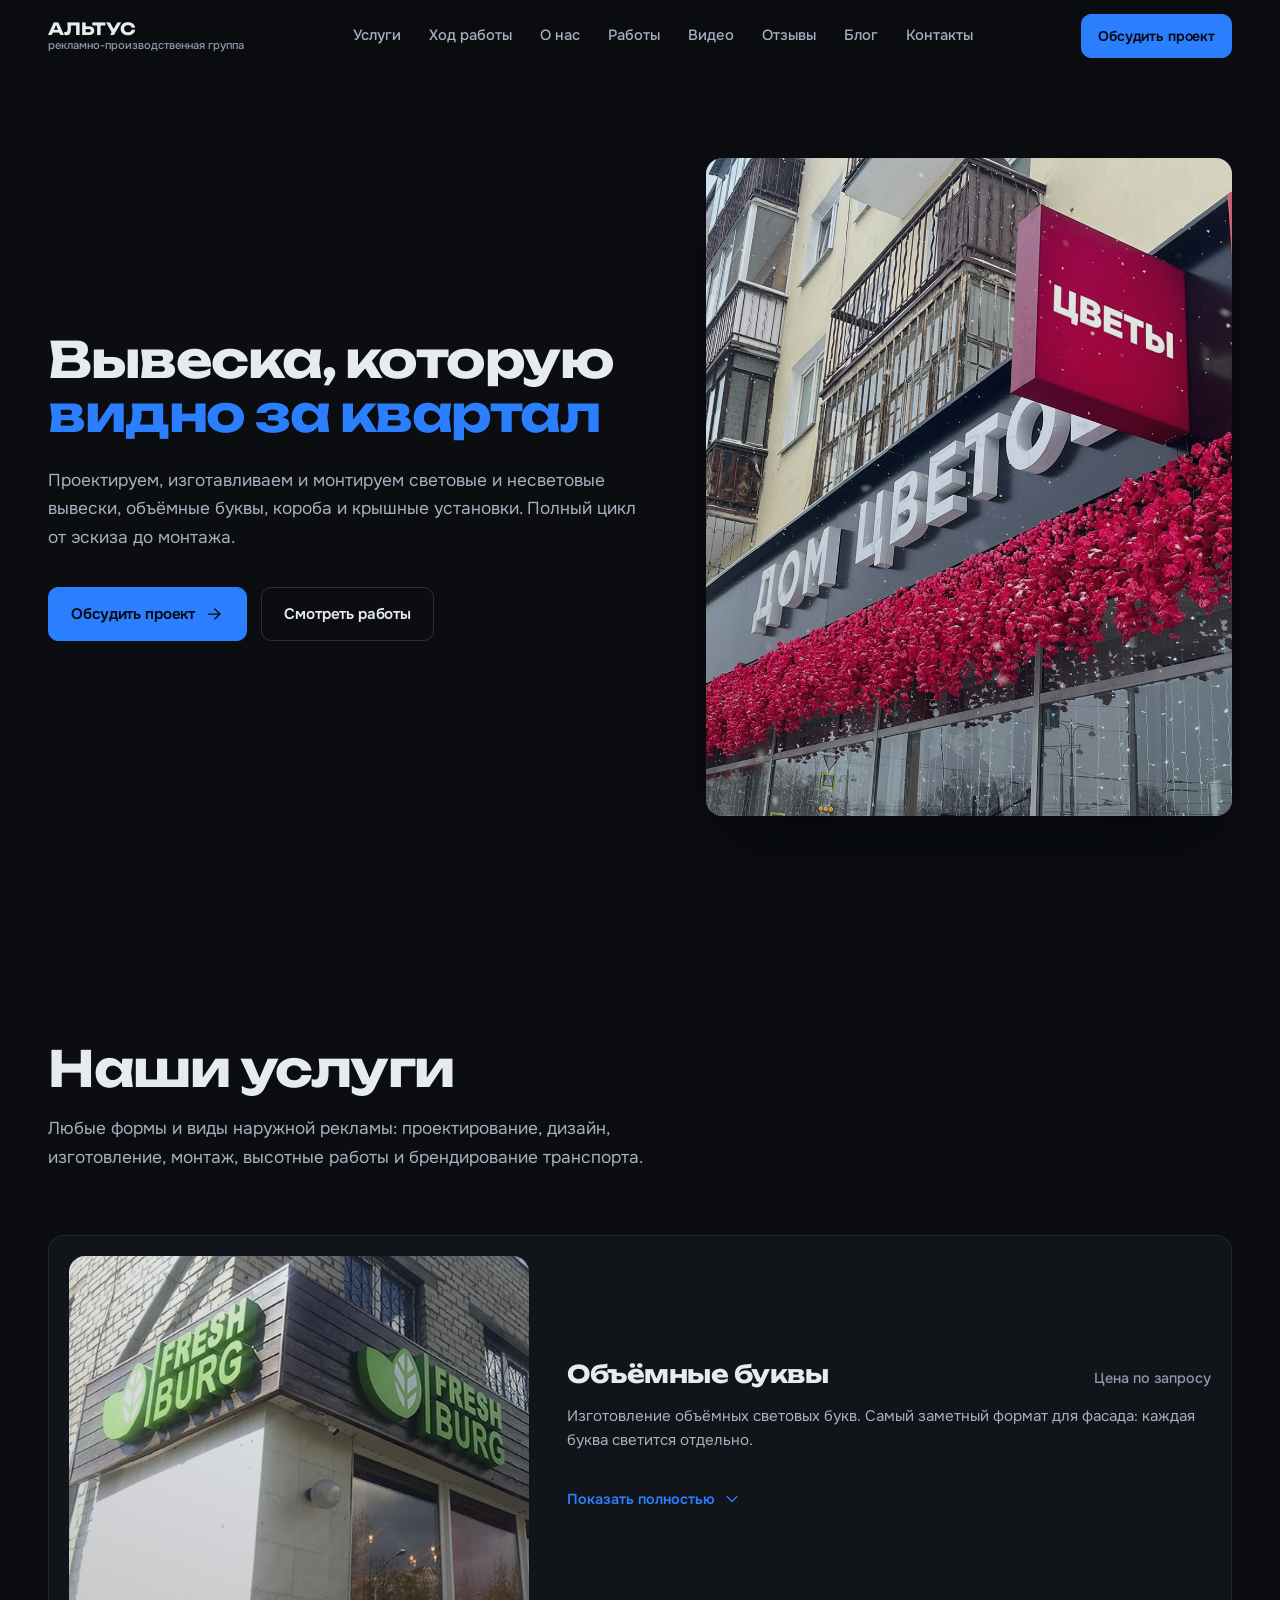
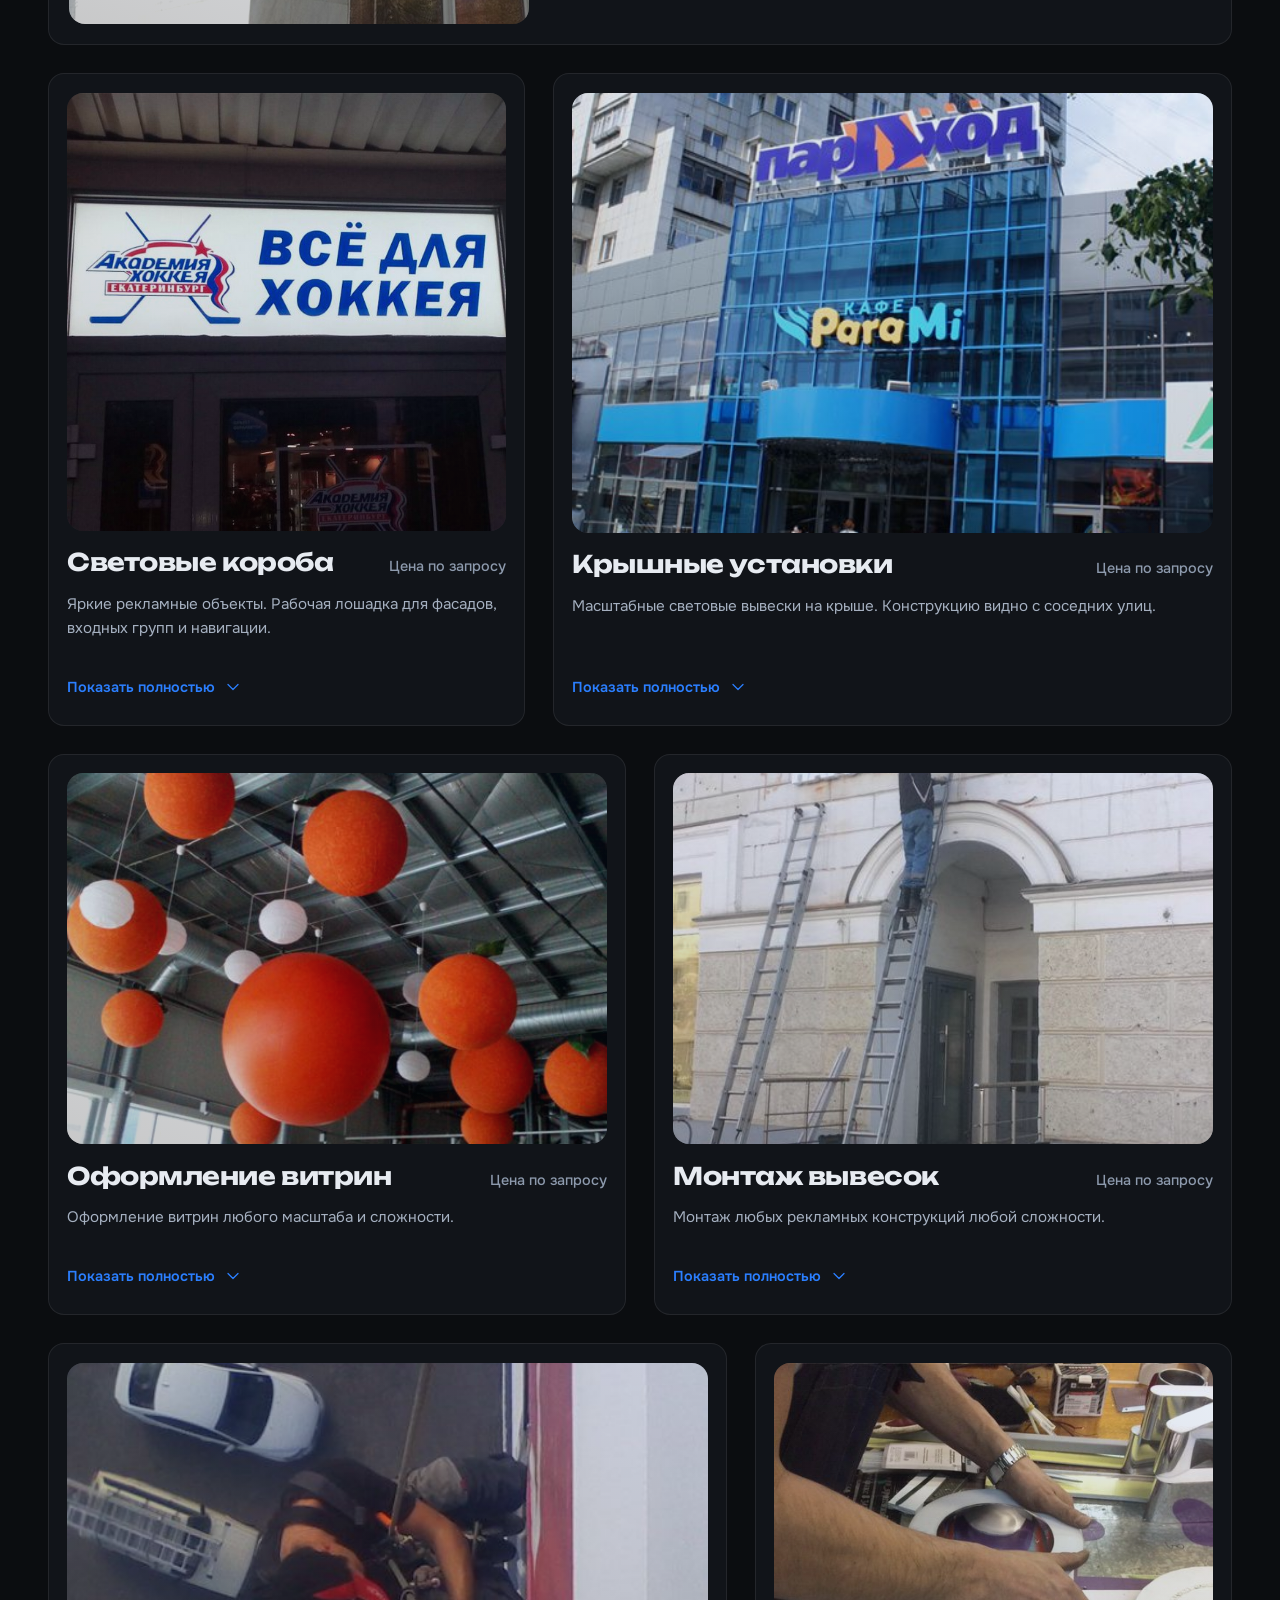
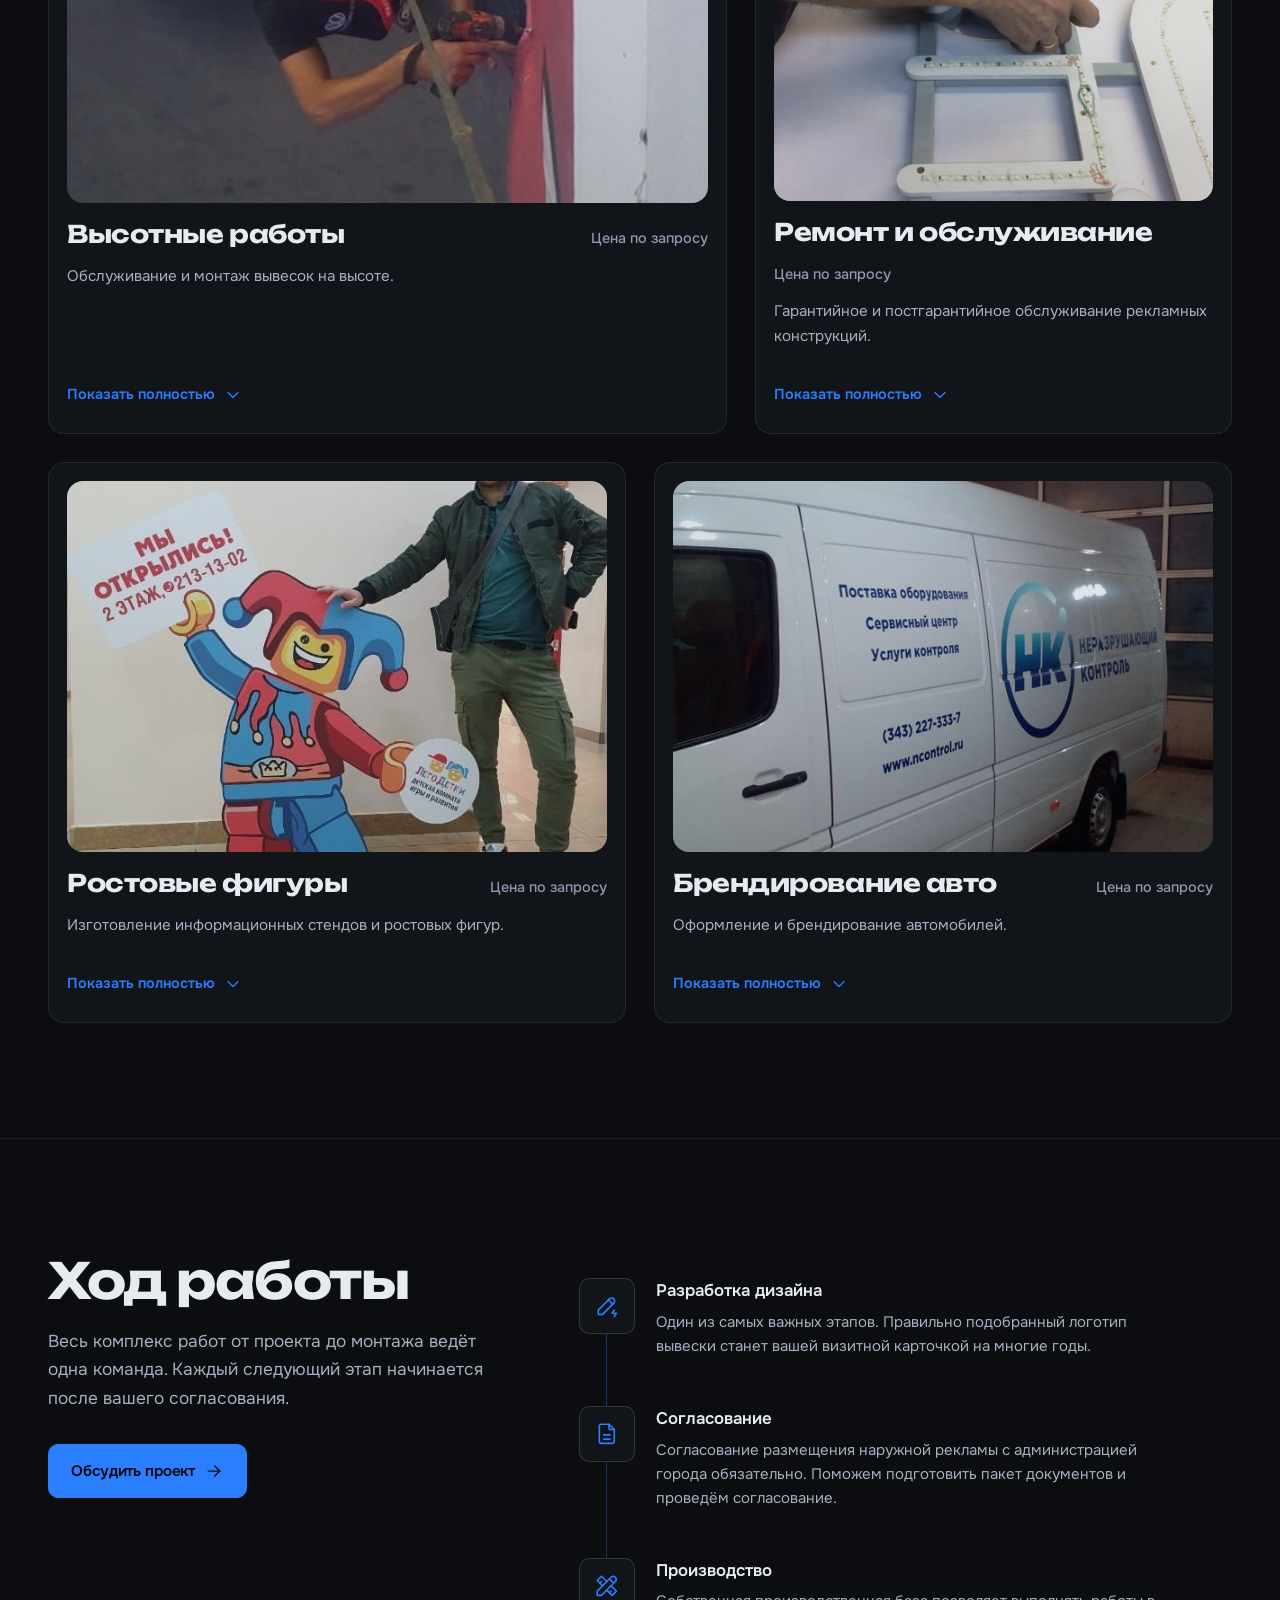
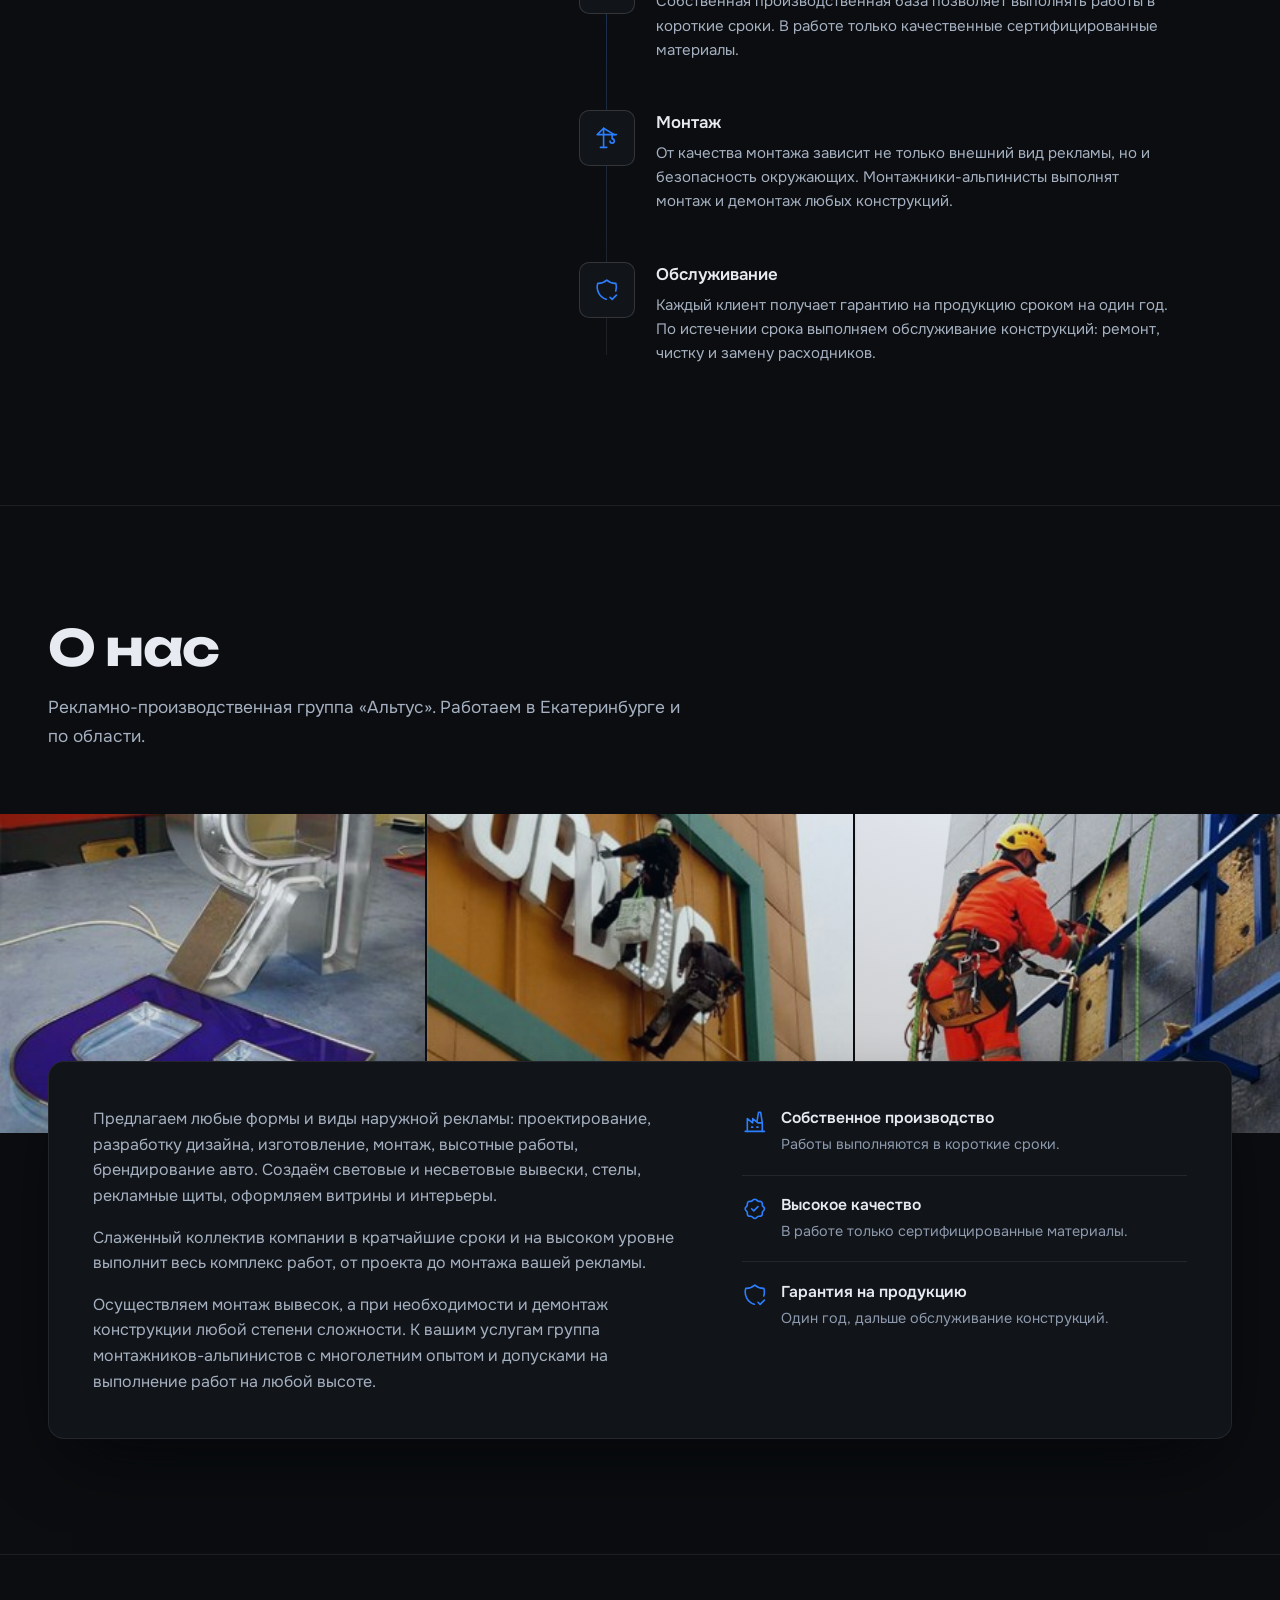
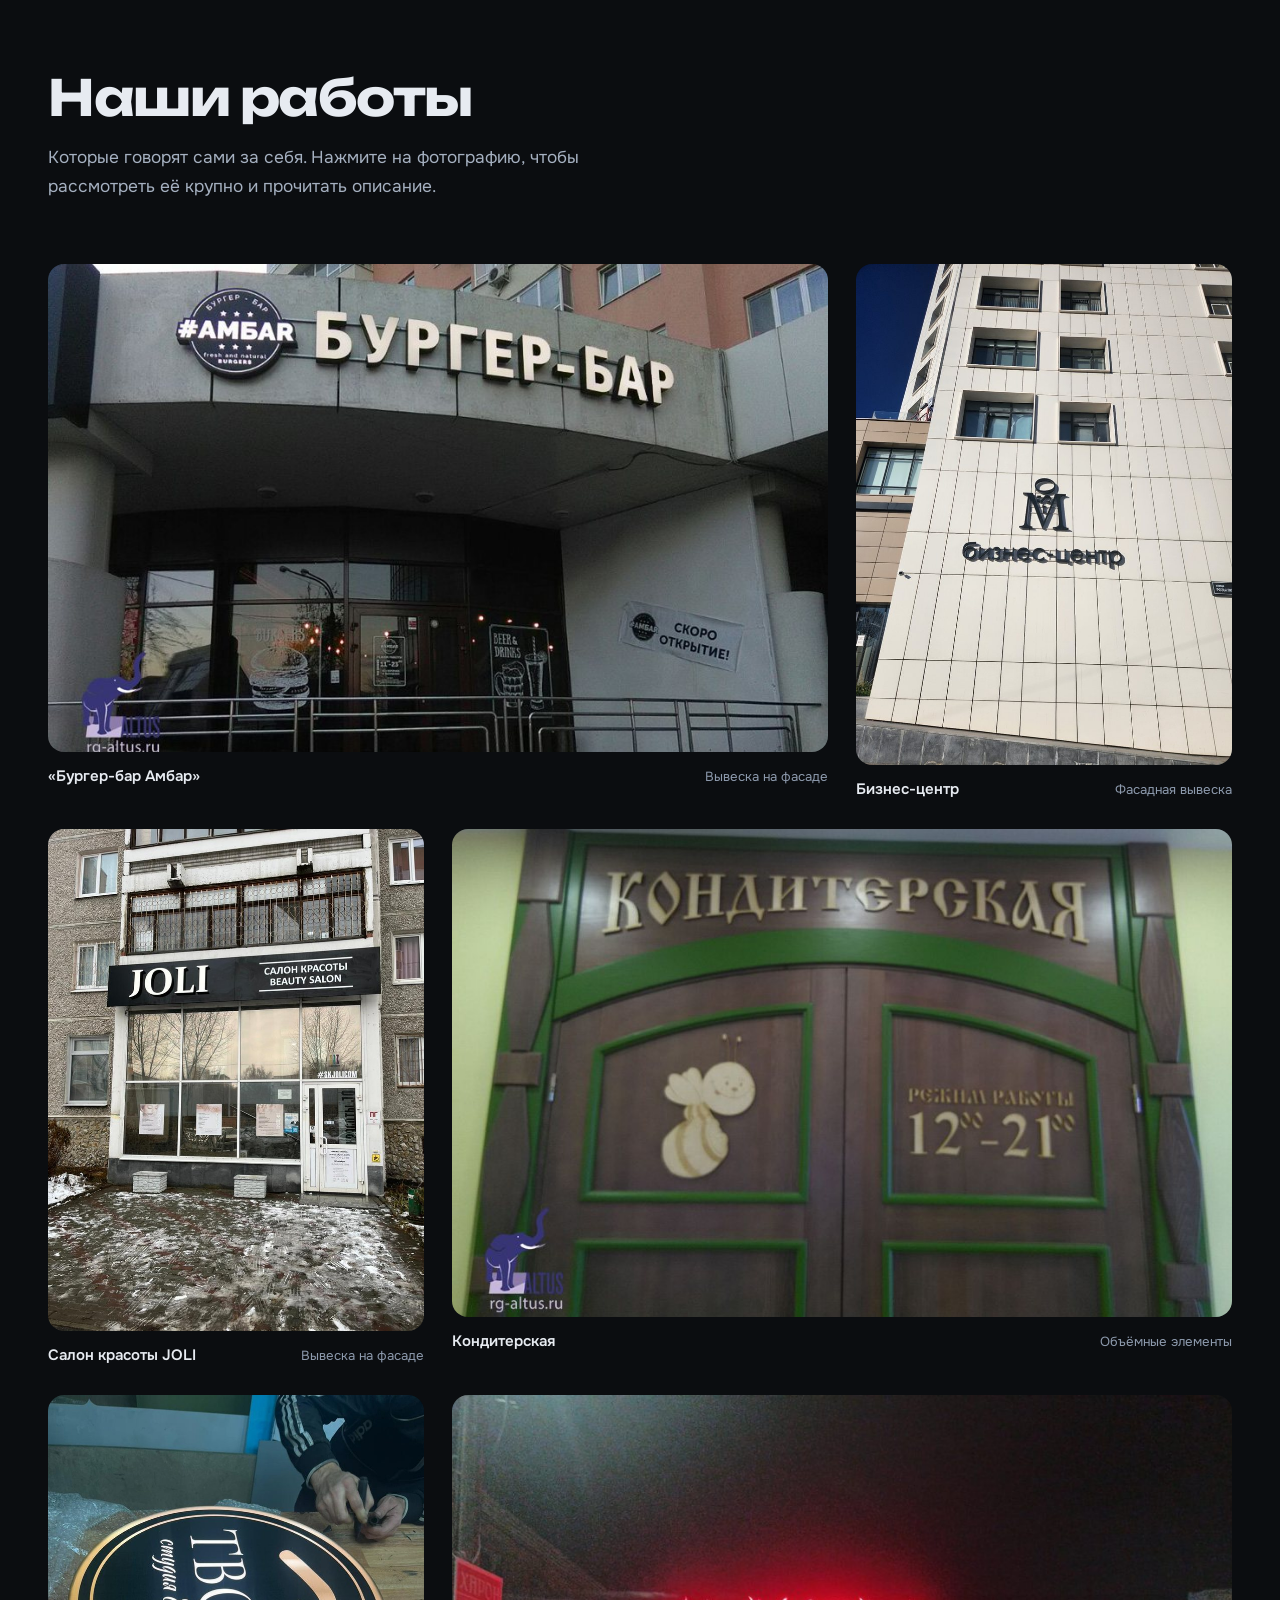
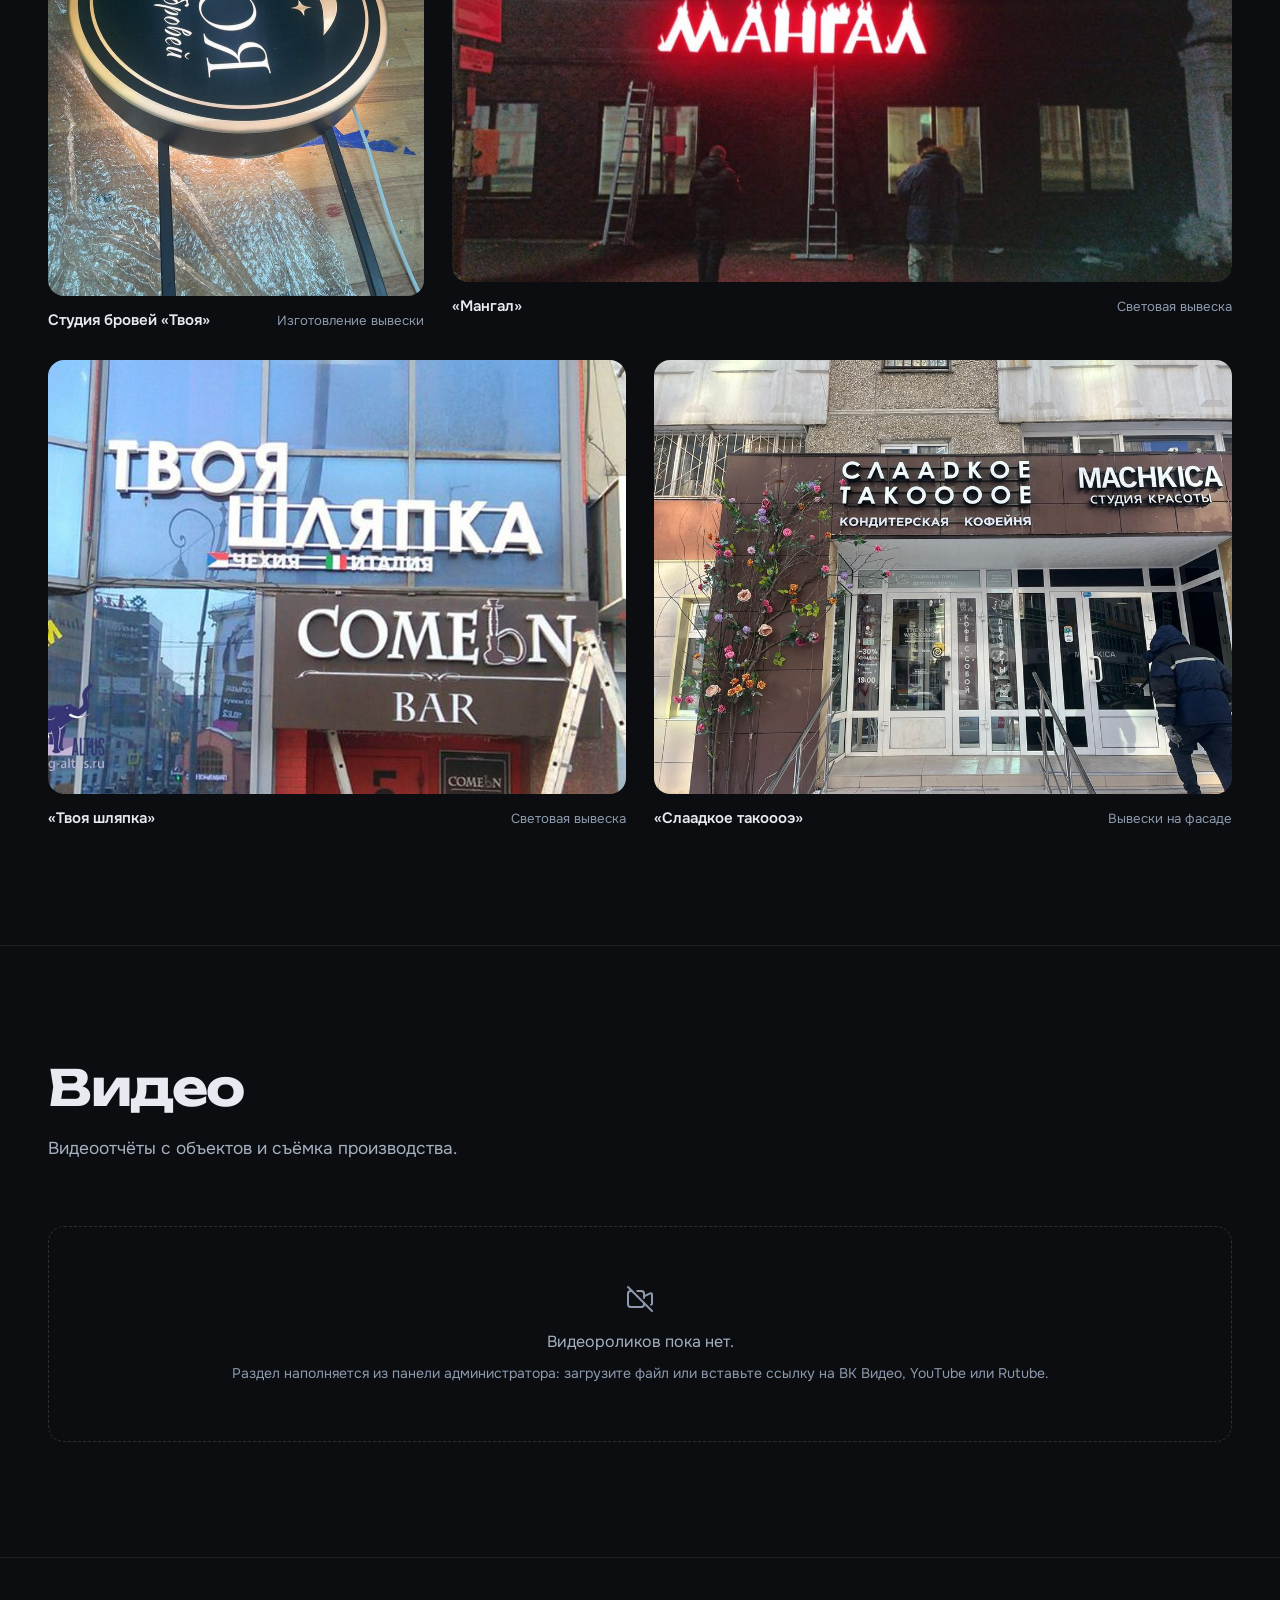
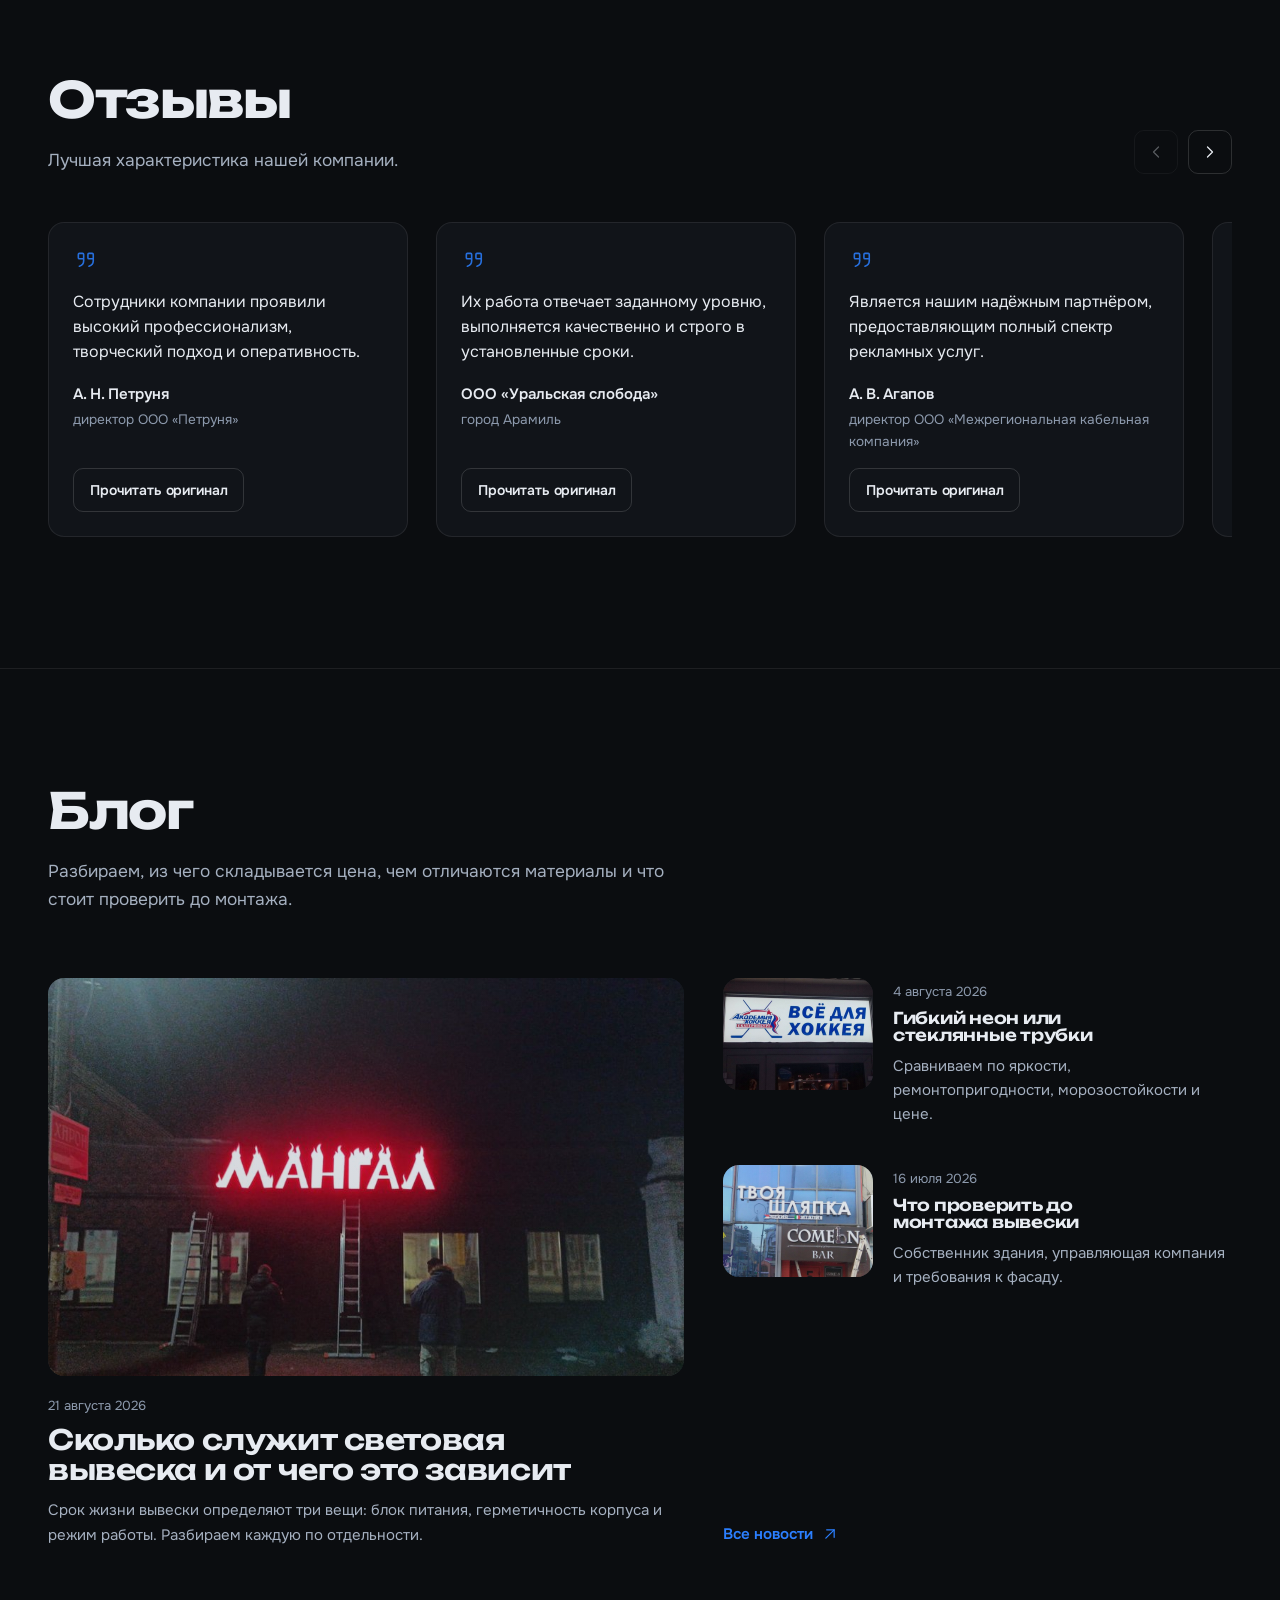
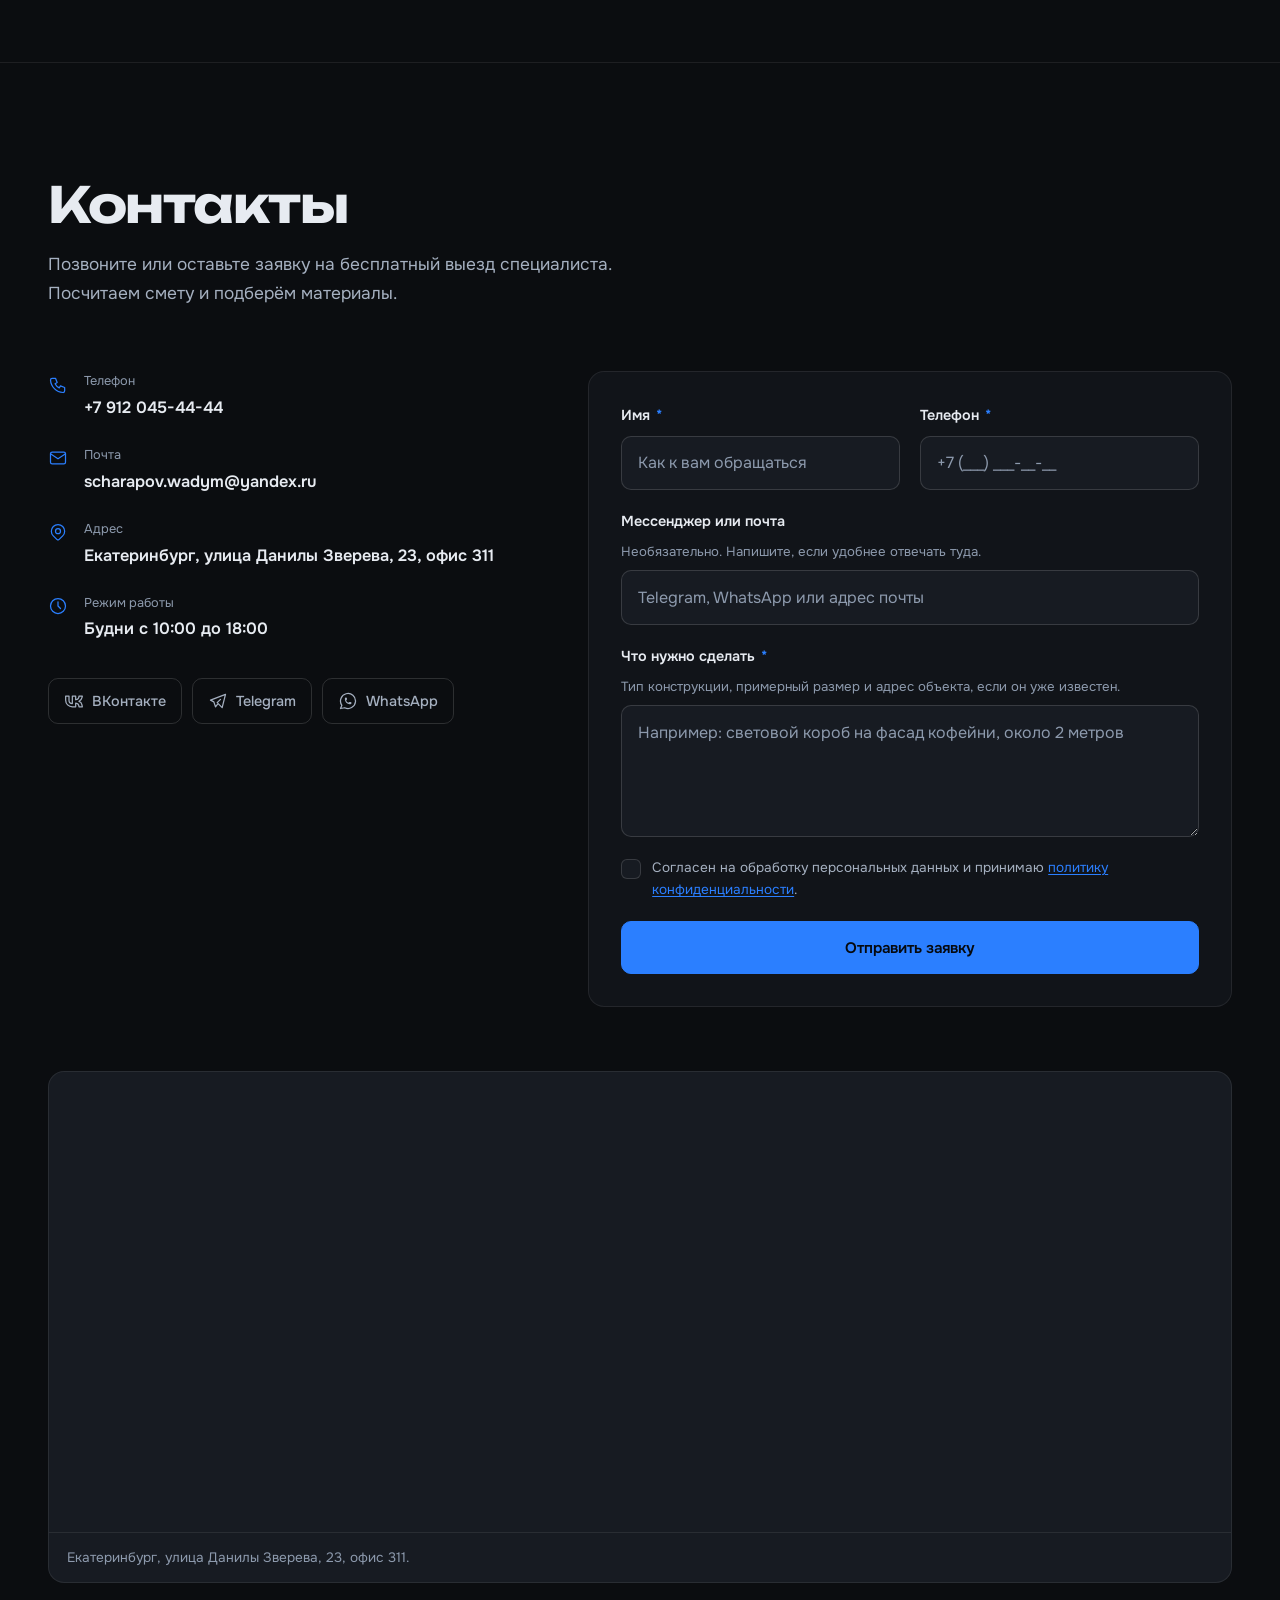
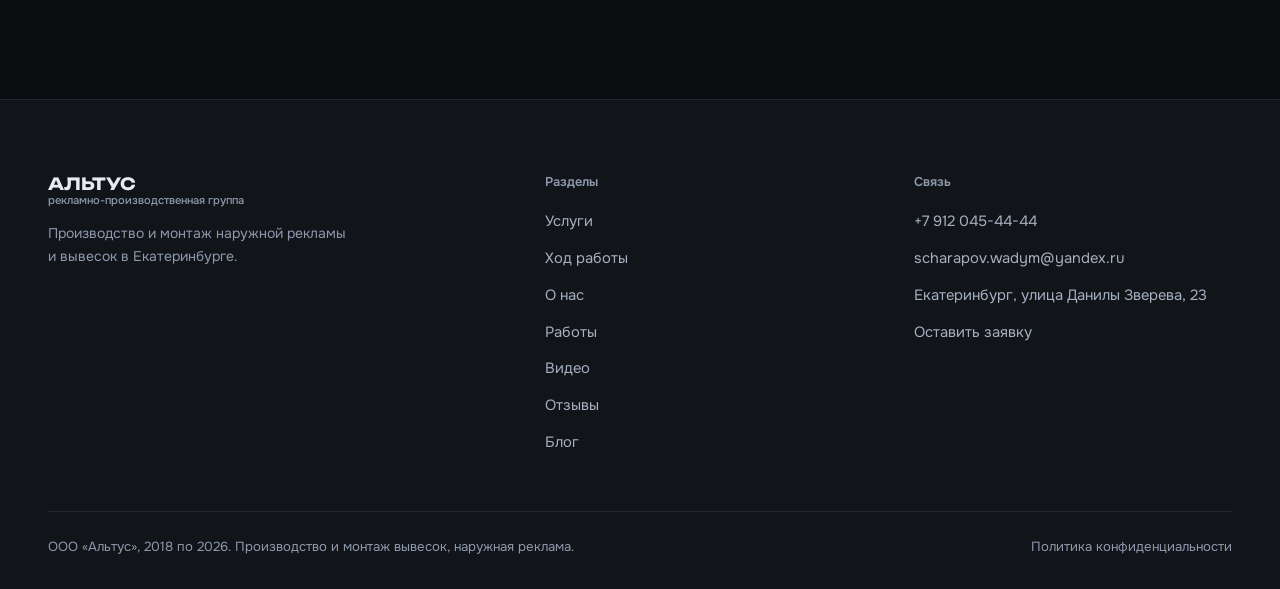
==== commit b0faea82: "Слот логотипа подхватывает файл сам, без правок разметки Файл нового логотипа в переписку не прикреп" ====
--- a/index.html
+++ b/index.html
@@ -84,7 +84,7 @@
          раскомментировать строку ниже. Логотип синий на почти чёрном,
          поэтому на тёмном фоне сайта он пойдёт как есть, без перекраски. -->
     <a class="logo" href="index.html" aria-label="Альтус, на главную">
-      <!-- <img class="logo__mark" src="assets/img/logo-mark.png" alt="" width="120" height="126"> -->
+      <img class="logo__mark" src="assets/img/logo-mark.png" alt="" width="120" height="126" data-logo-mark>
       <span>АЛЬТУС<span class="logo__sub">рекламно-производственная группа</span></span>
     </a>
 
@@ -1255,7 +1255,7 @@
 
       <div>
         <a class="logo" href="index.html" aria-label="Альтус, на главную">
-          <!-- <img class="logo__mark" src="assets/img/logo-mark.png" alt="" width="120" height="126"> -->
+          <img class="logo__mark" src="assets/img/logo-mark.png" alt="" width="120" height="126" data-logo-mark>
           <span>АЛЬТУС<span class="logo__sub">рекламно-производственная группа</span></span>
         </a>
         <p class="meta u-mt-4 u-narrow">
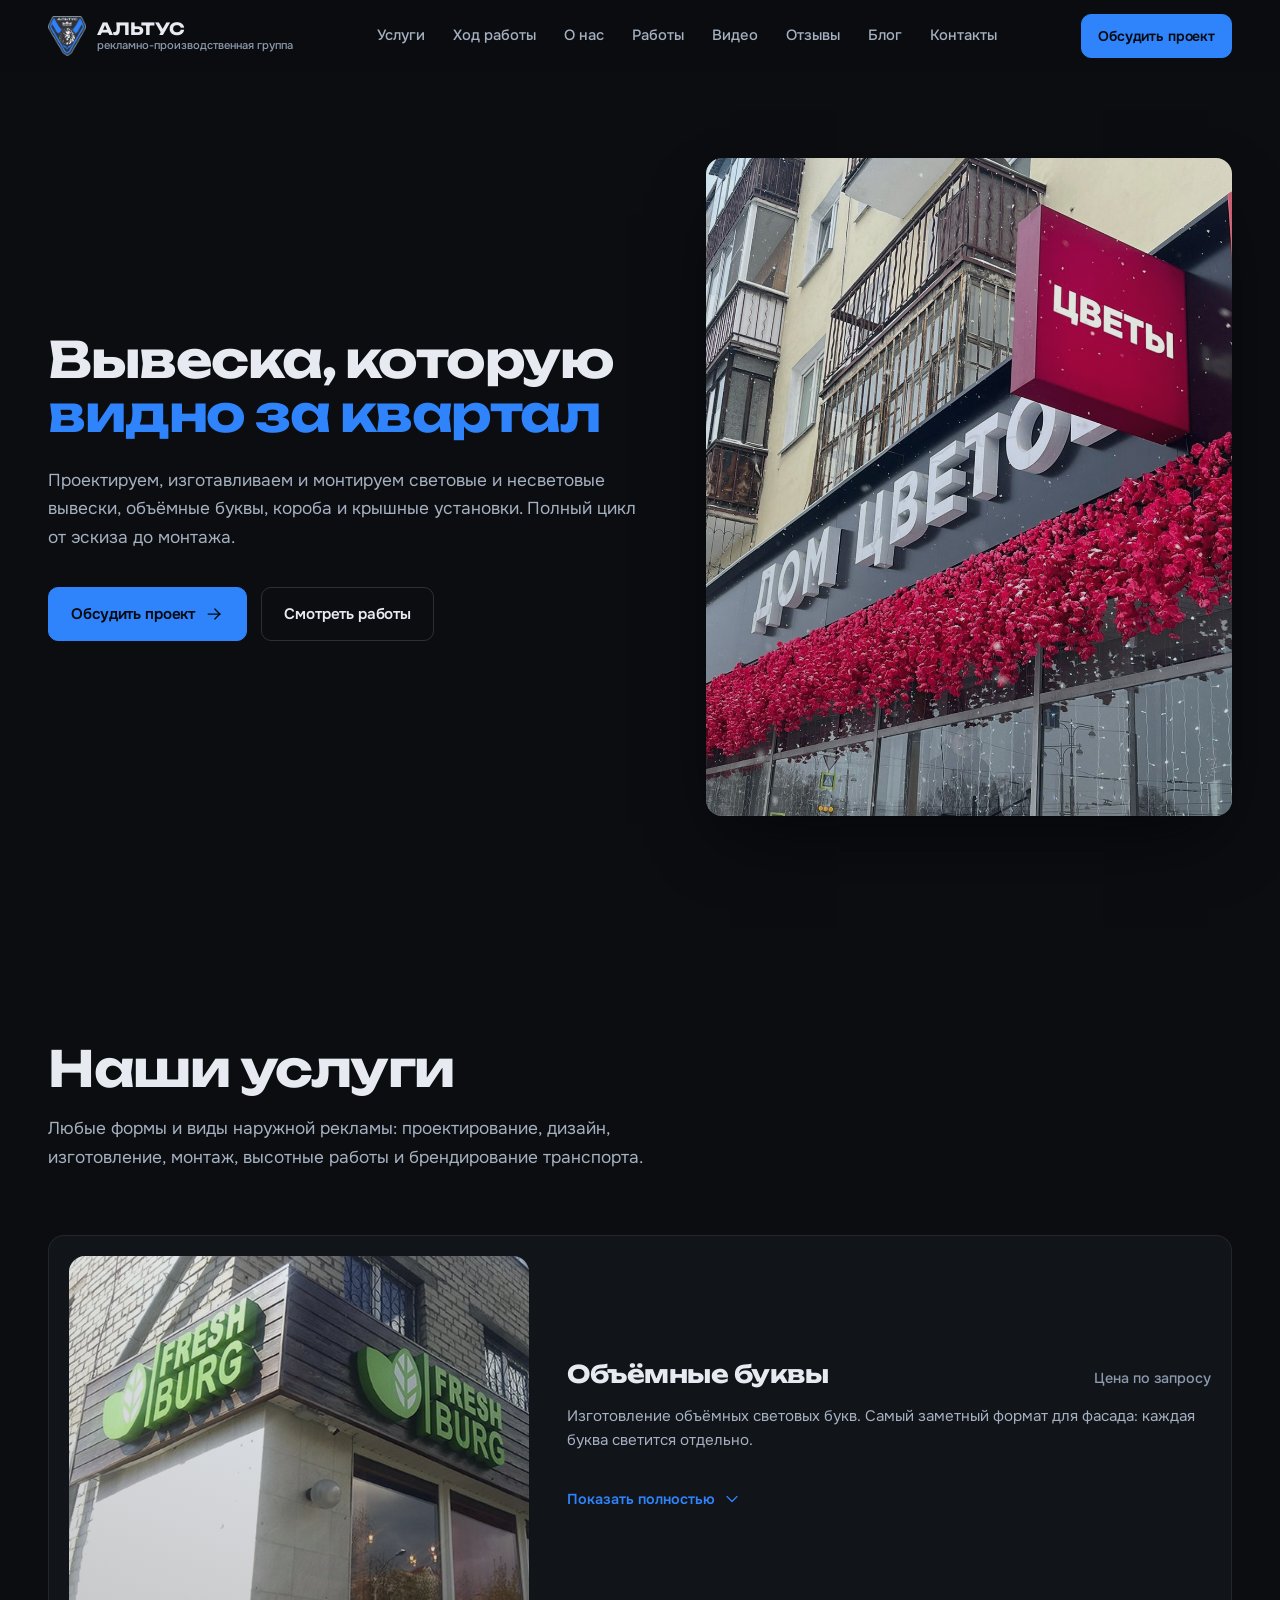
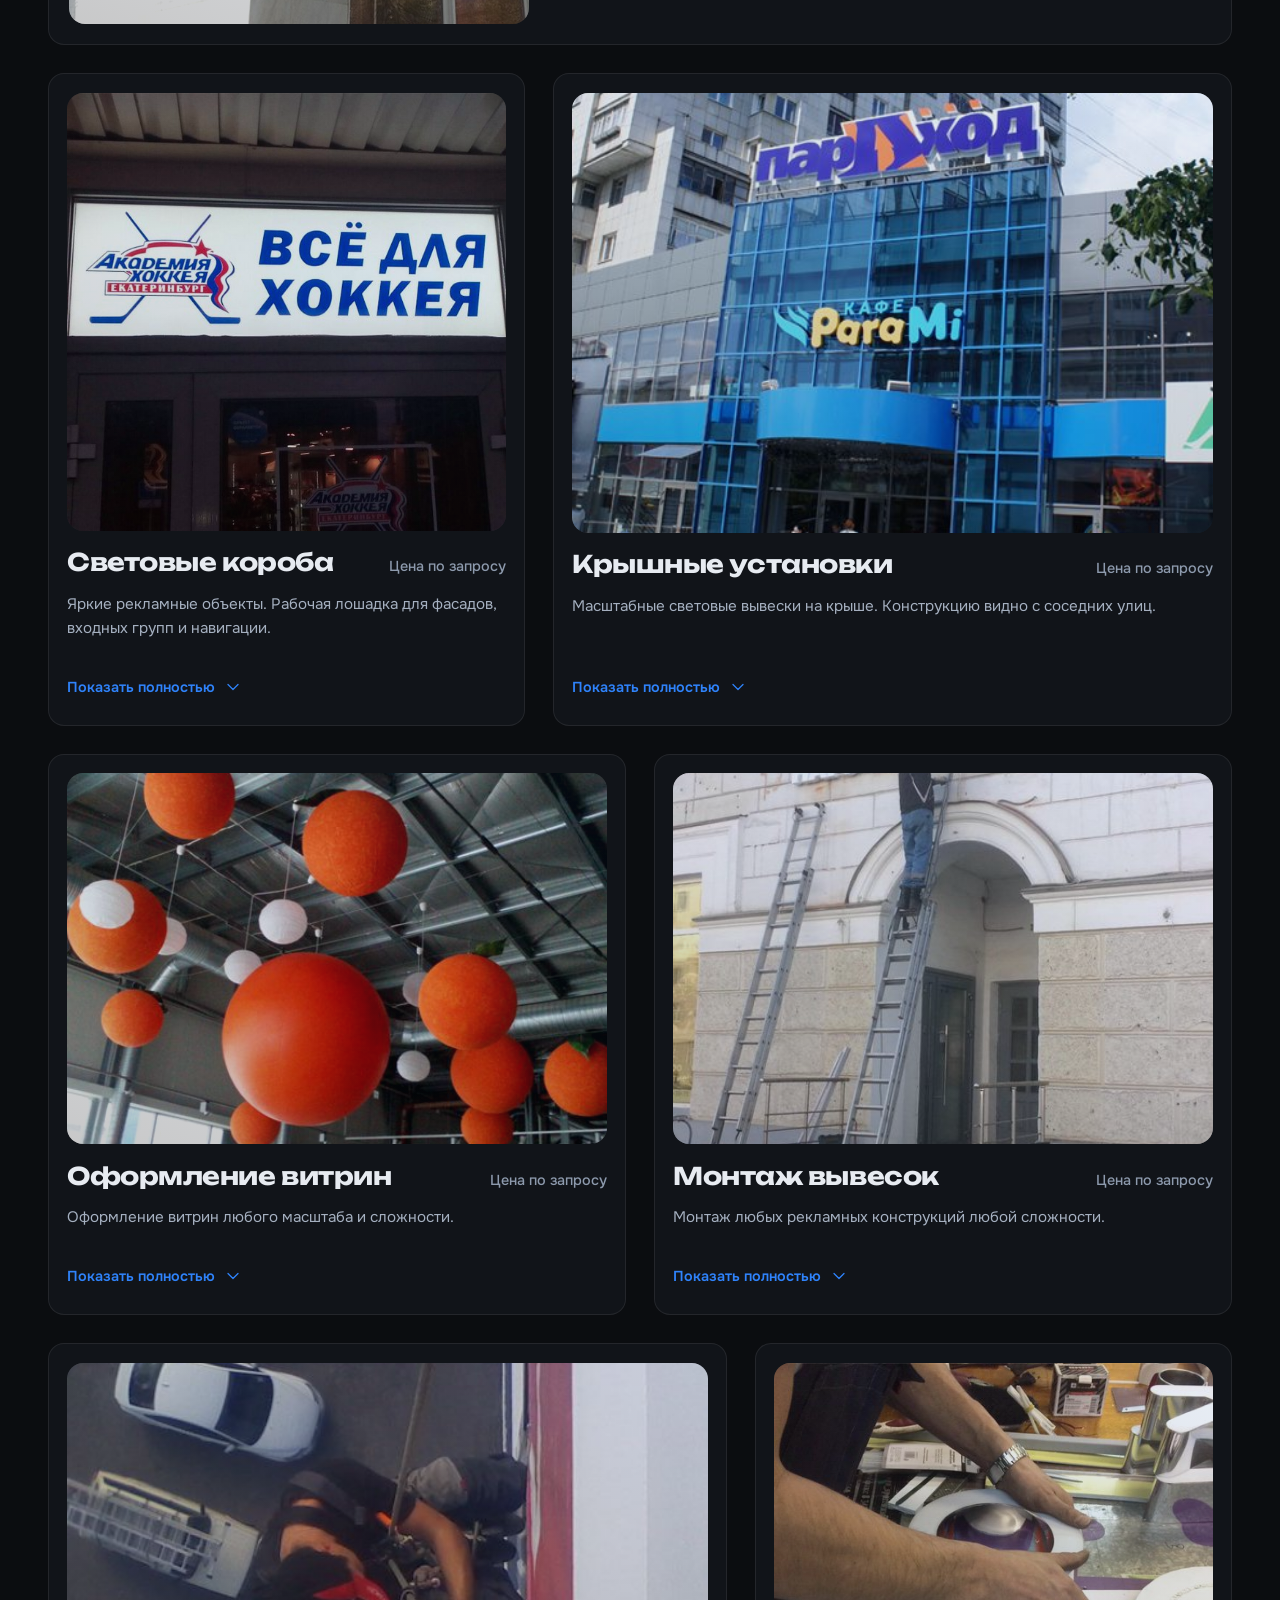
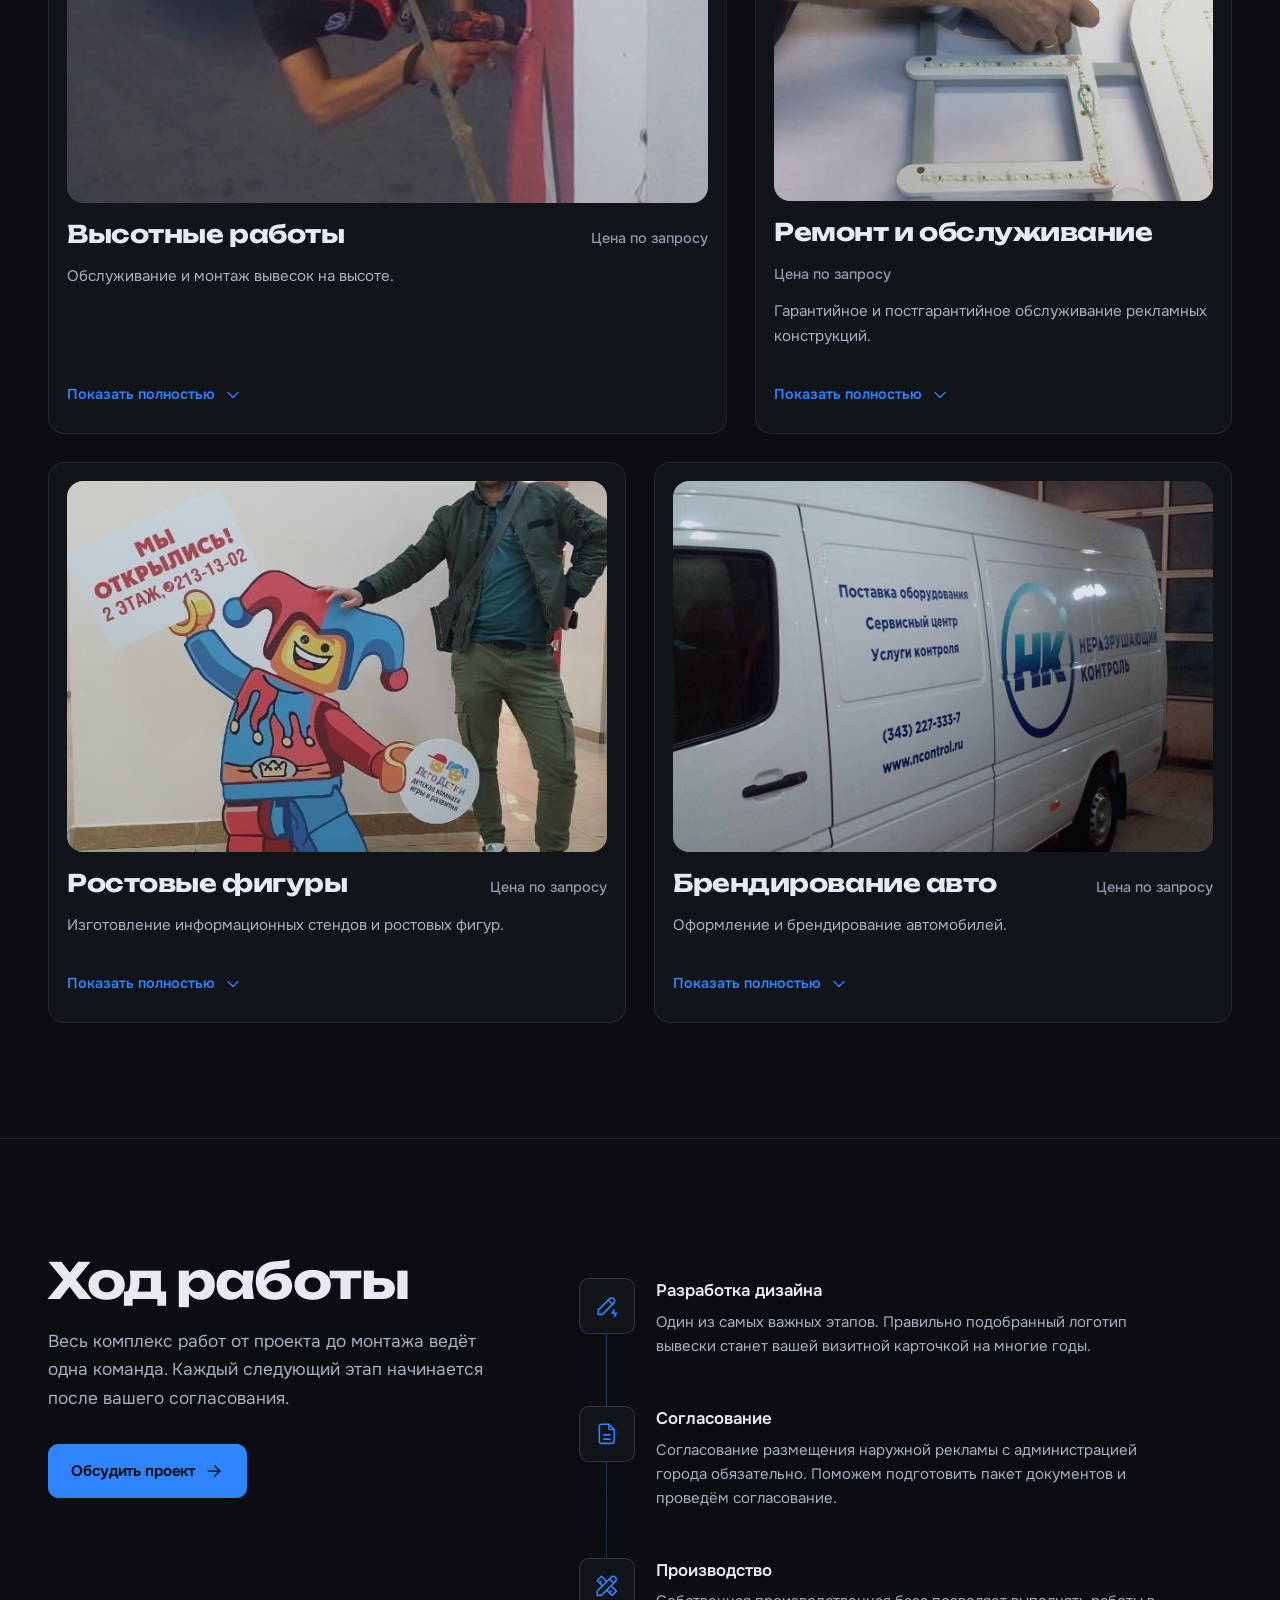
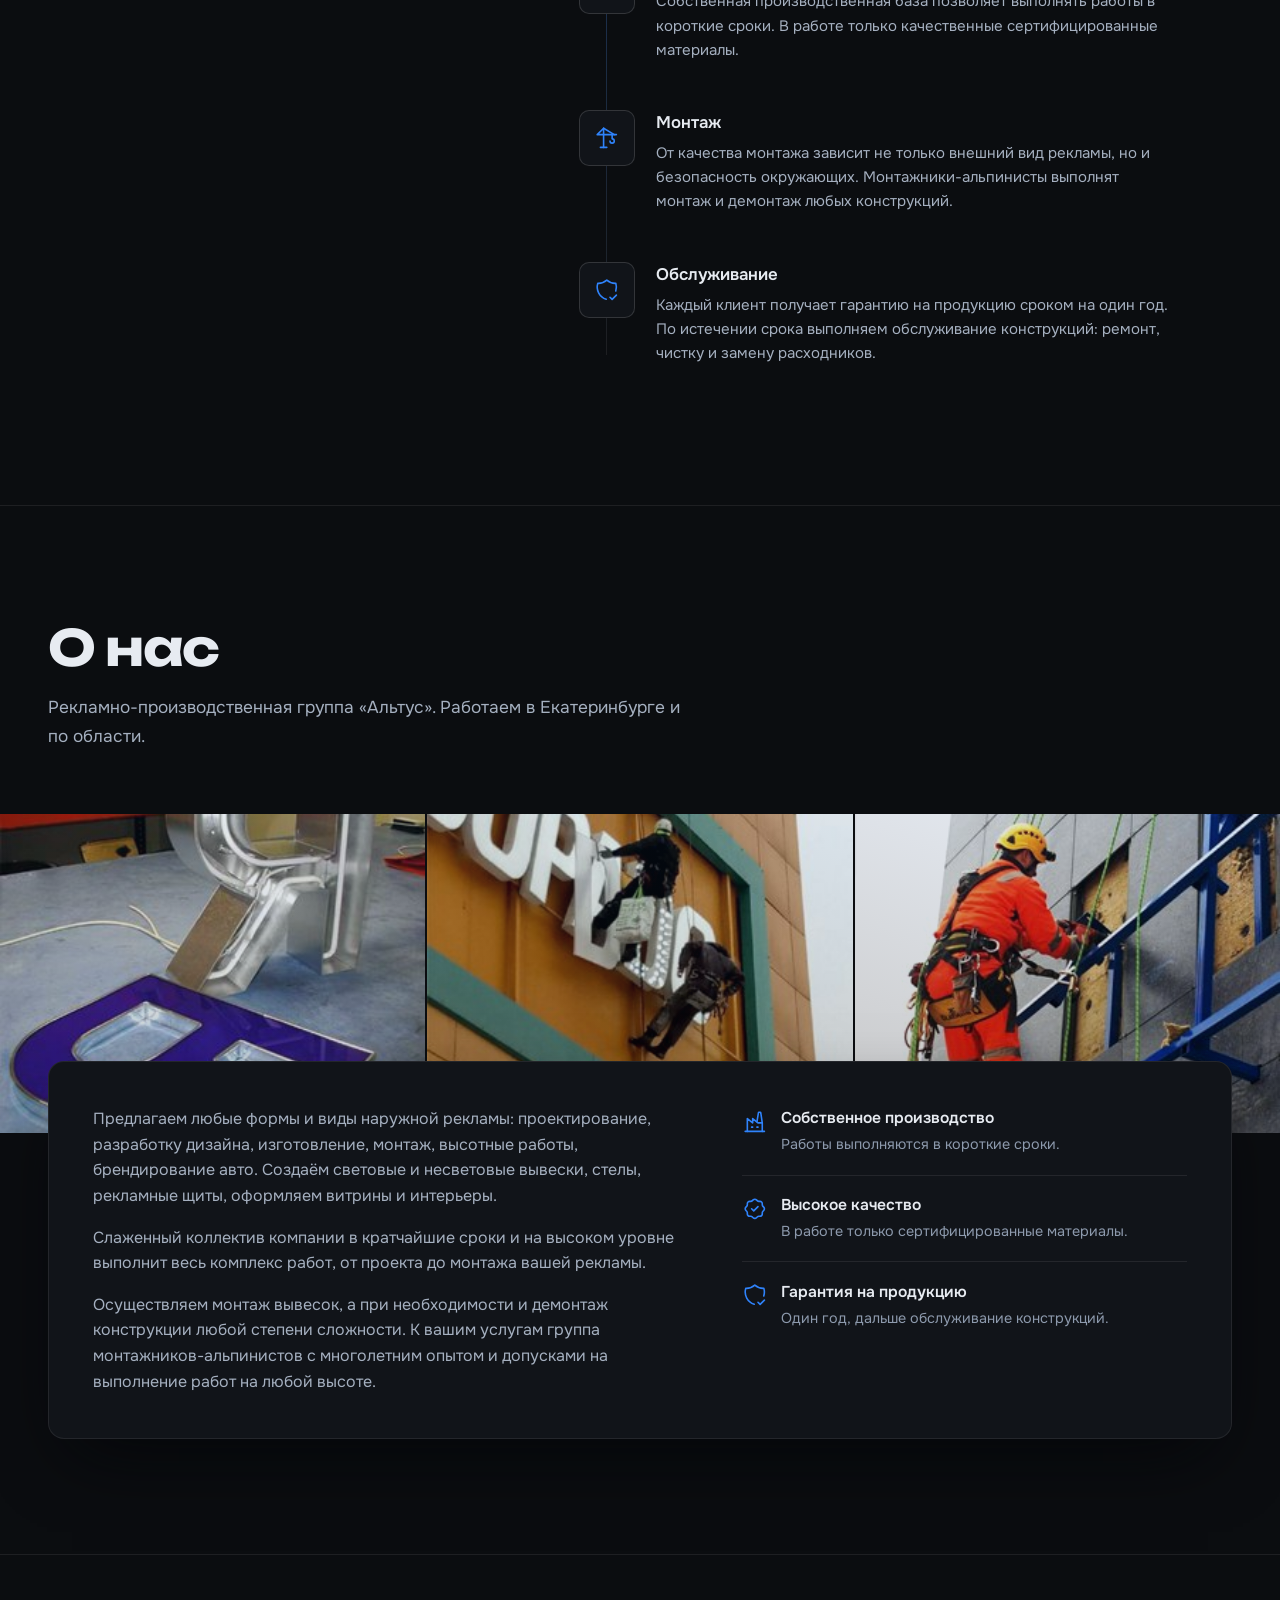
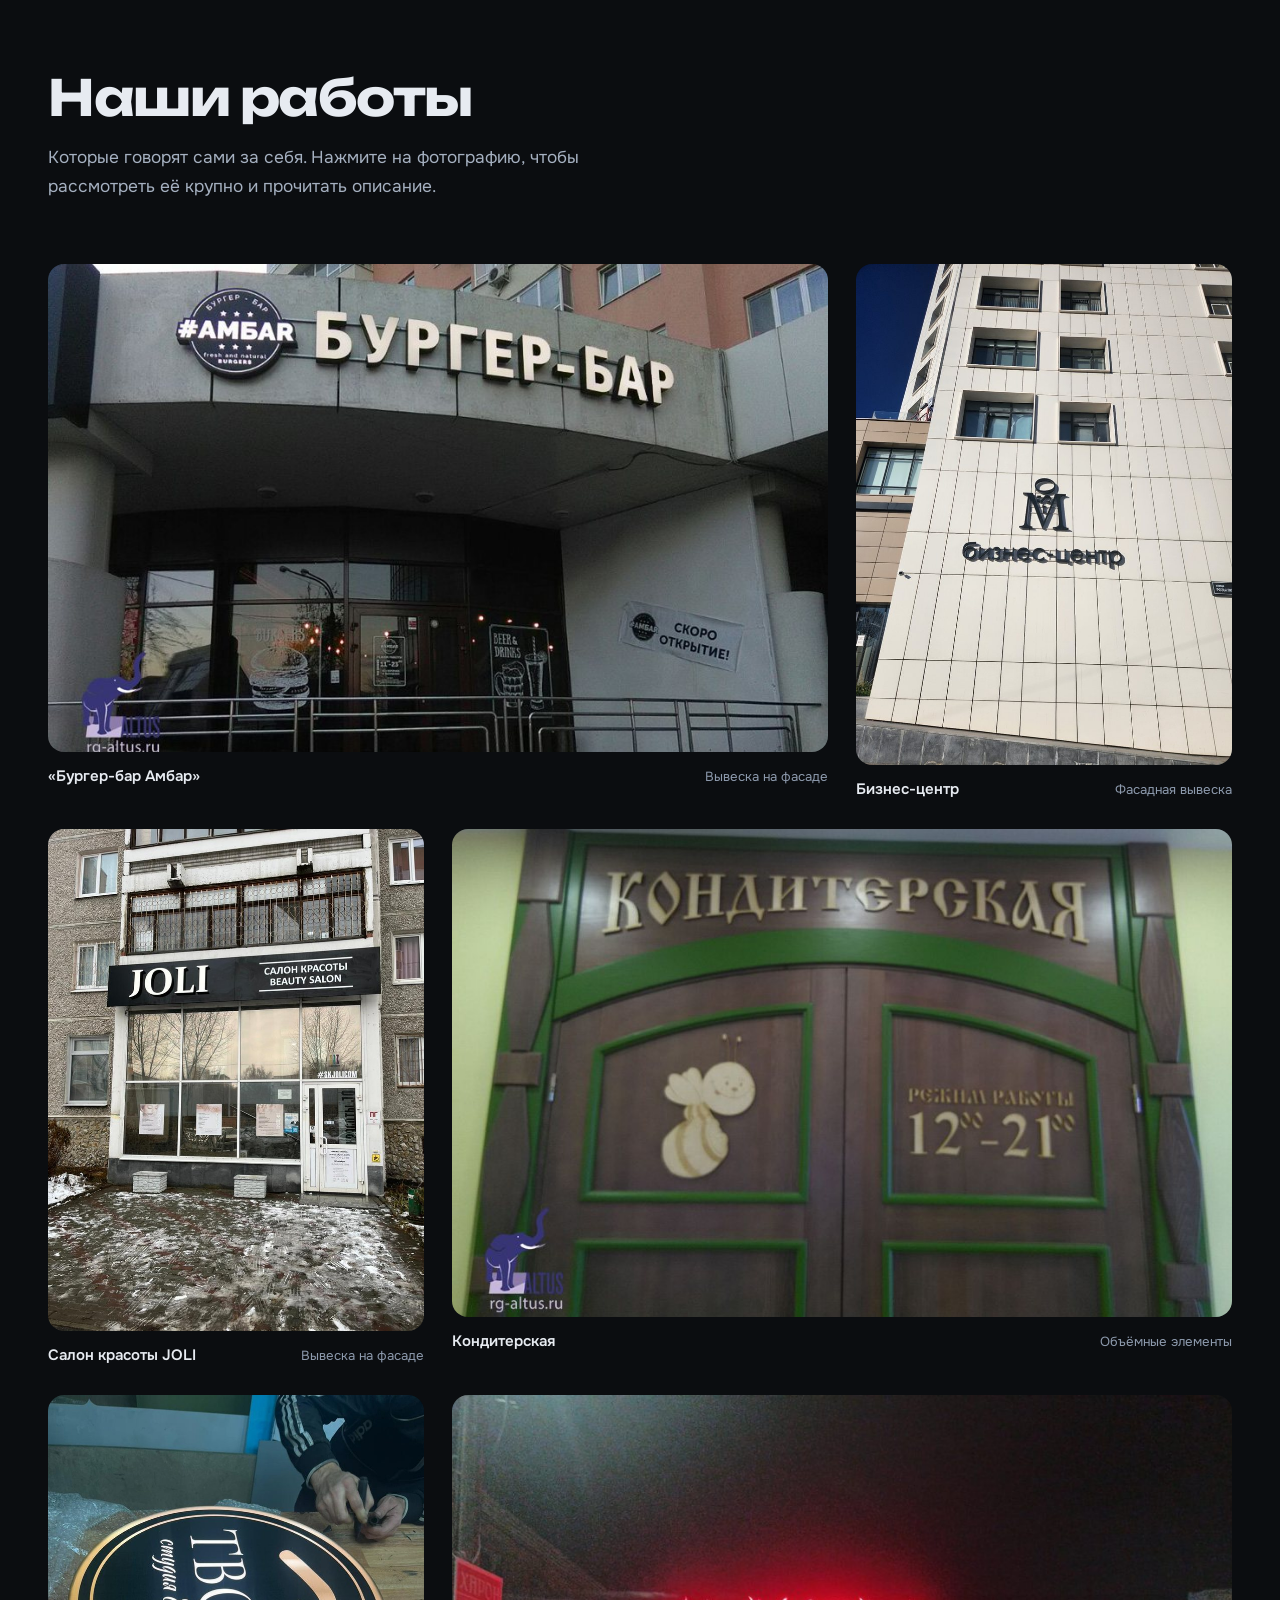
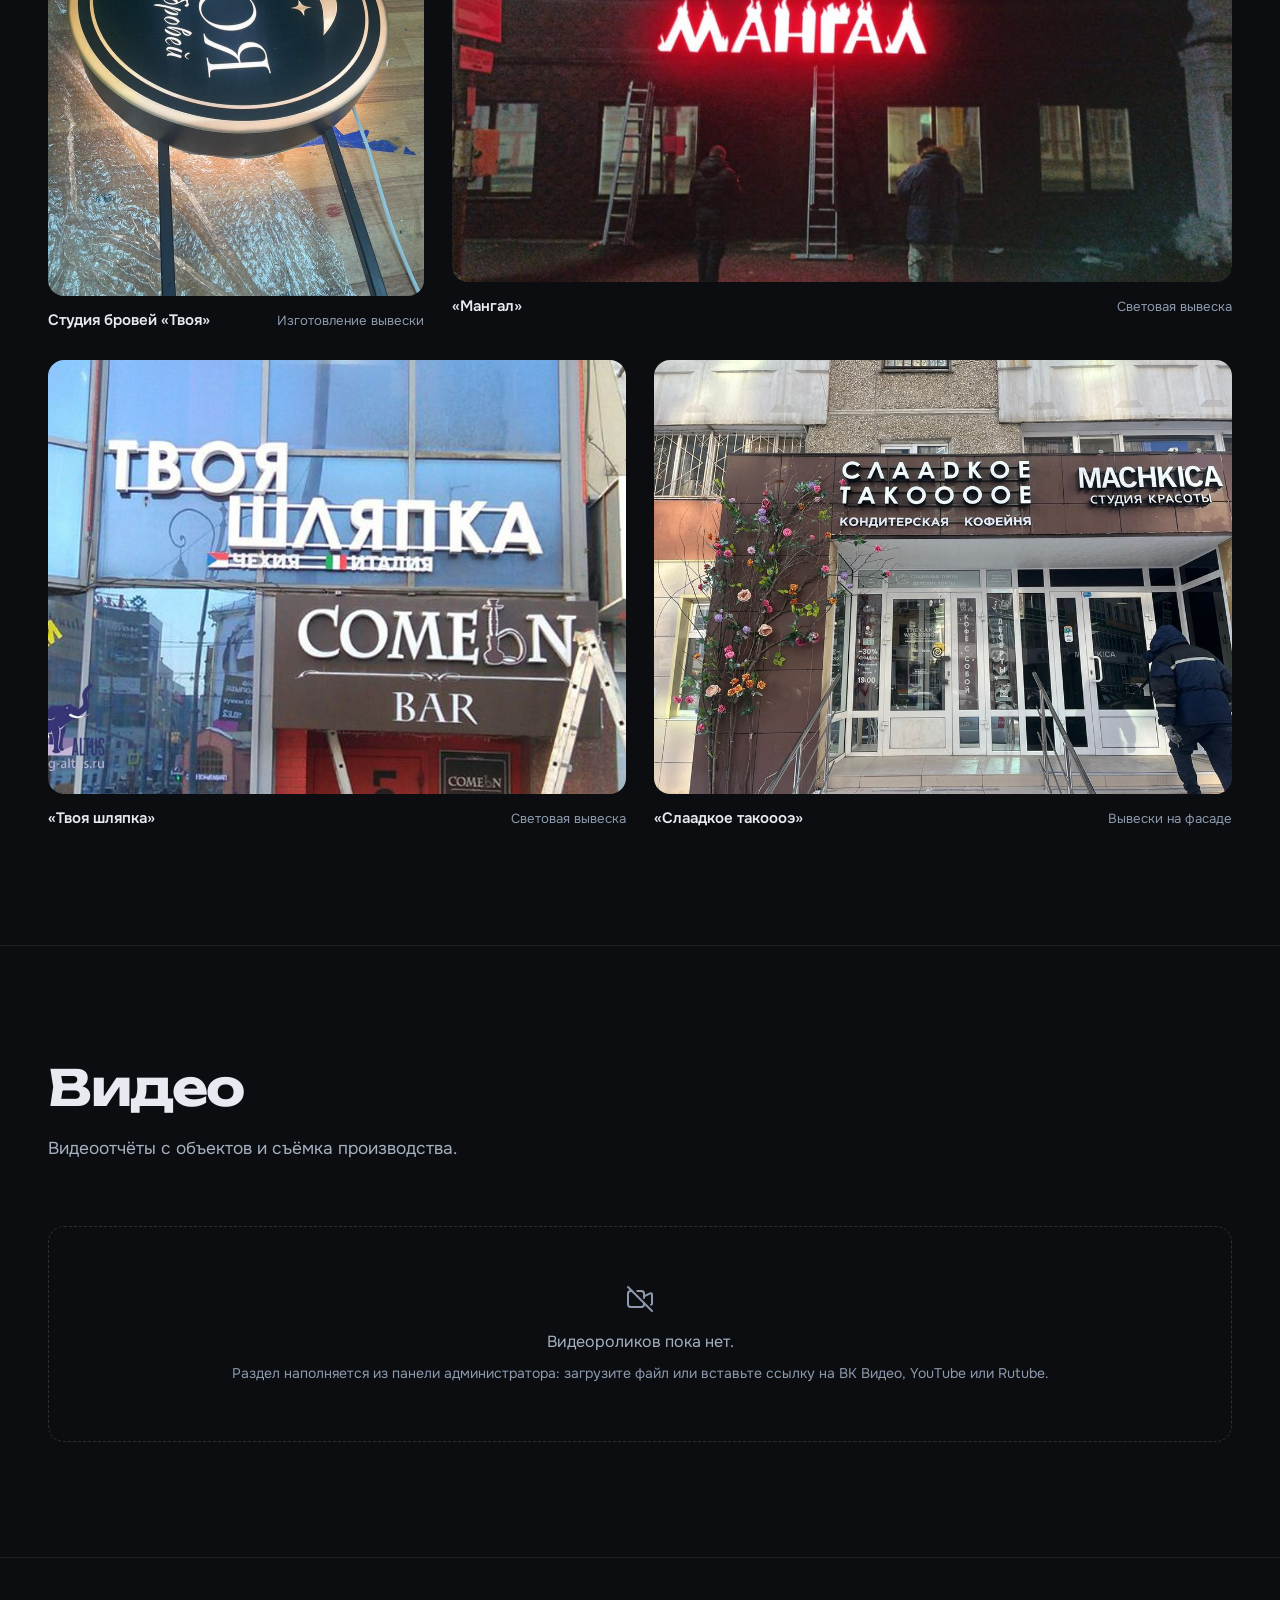
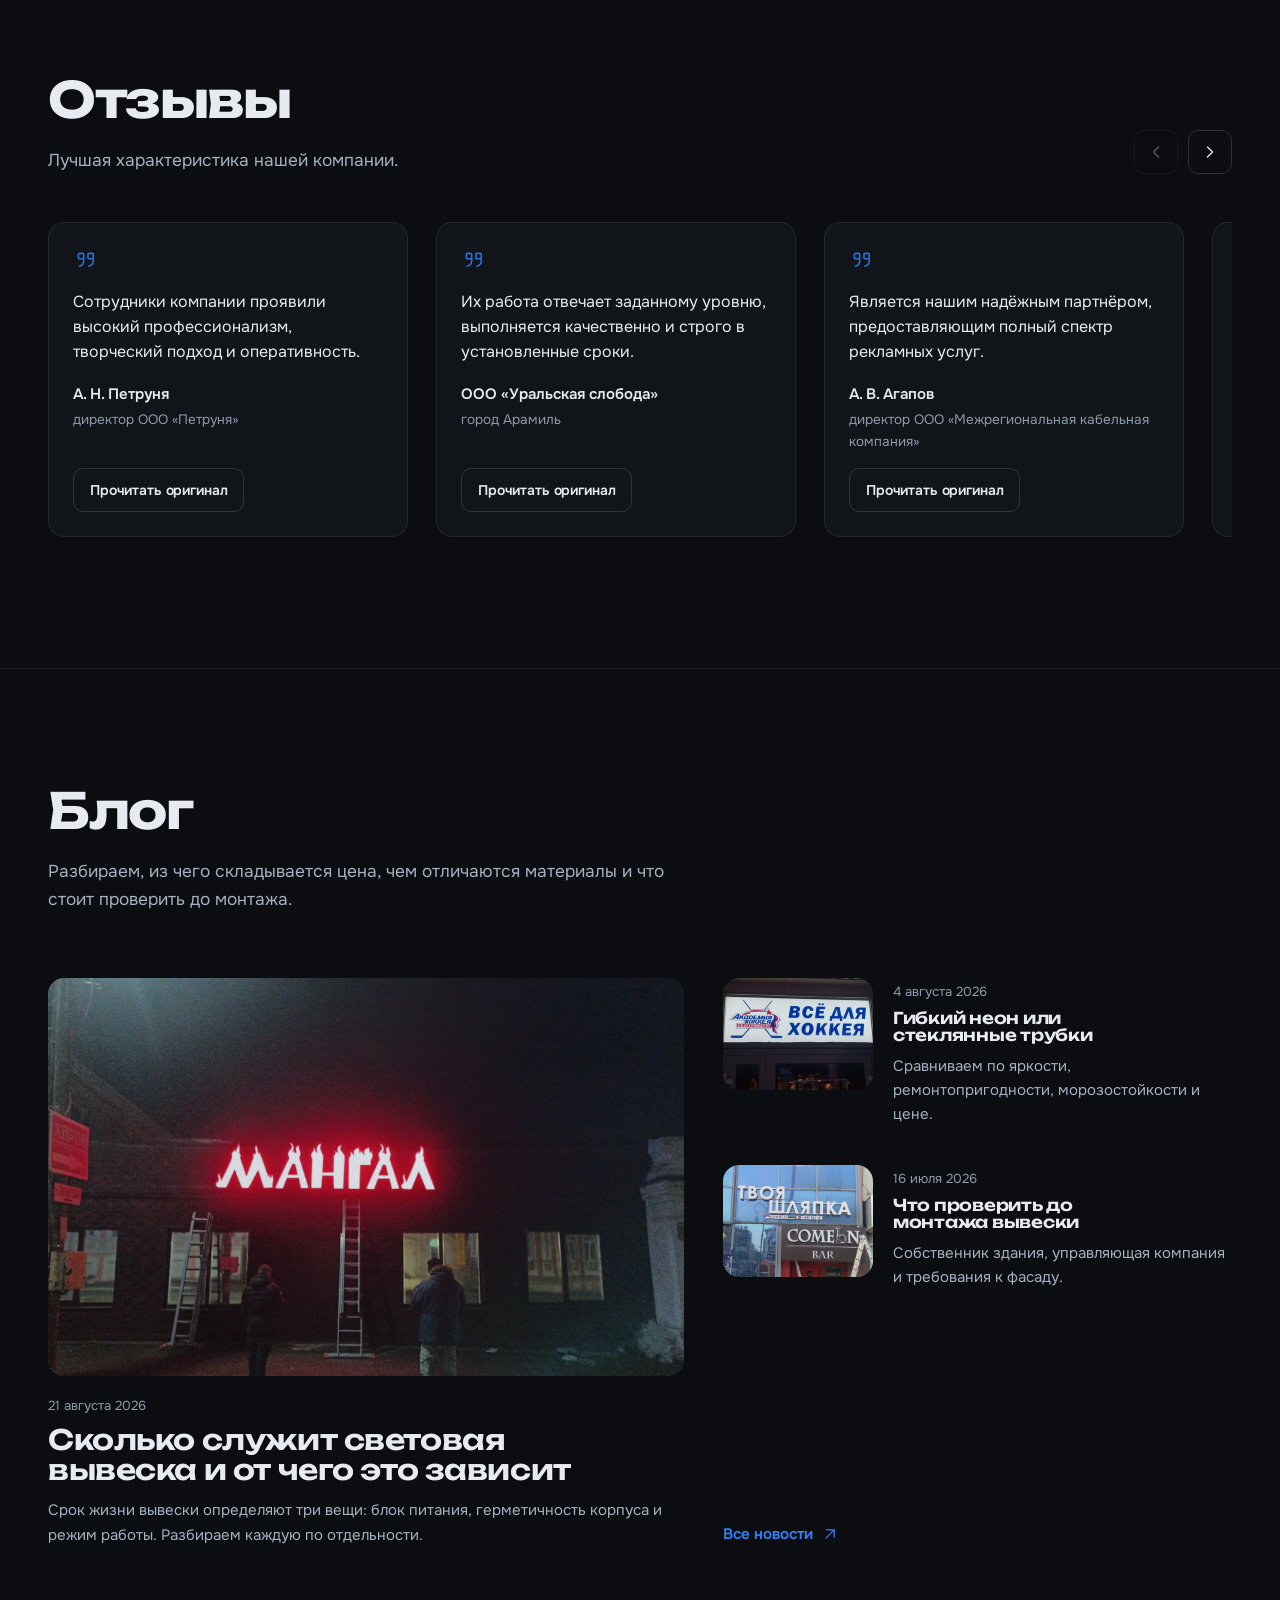
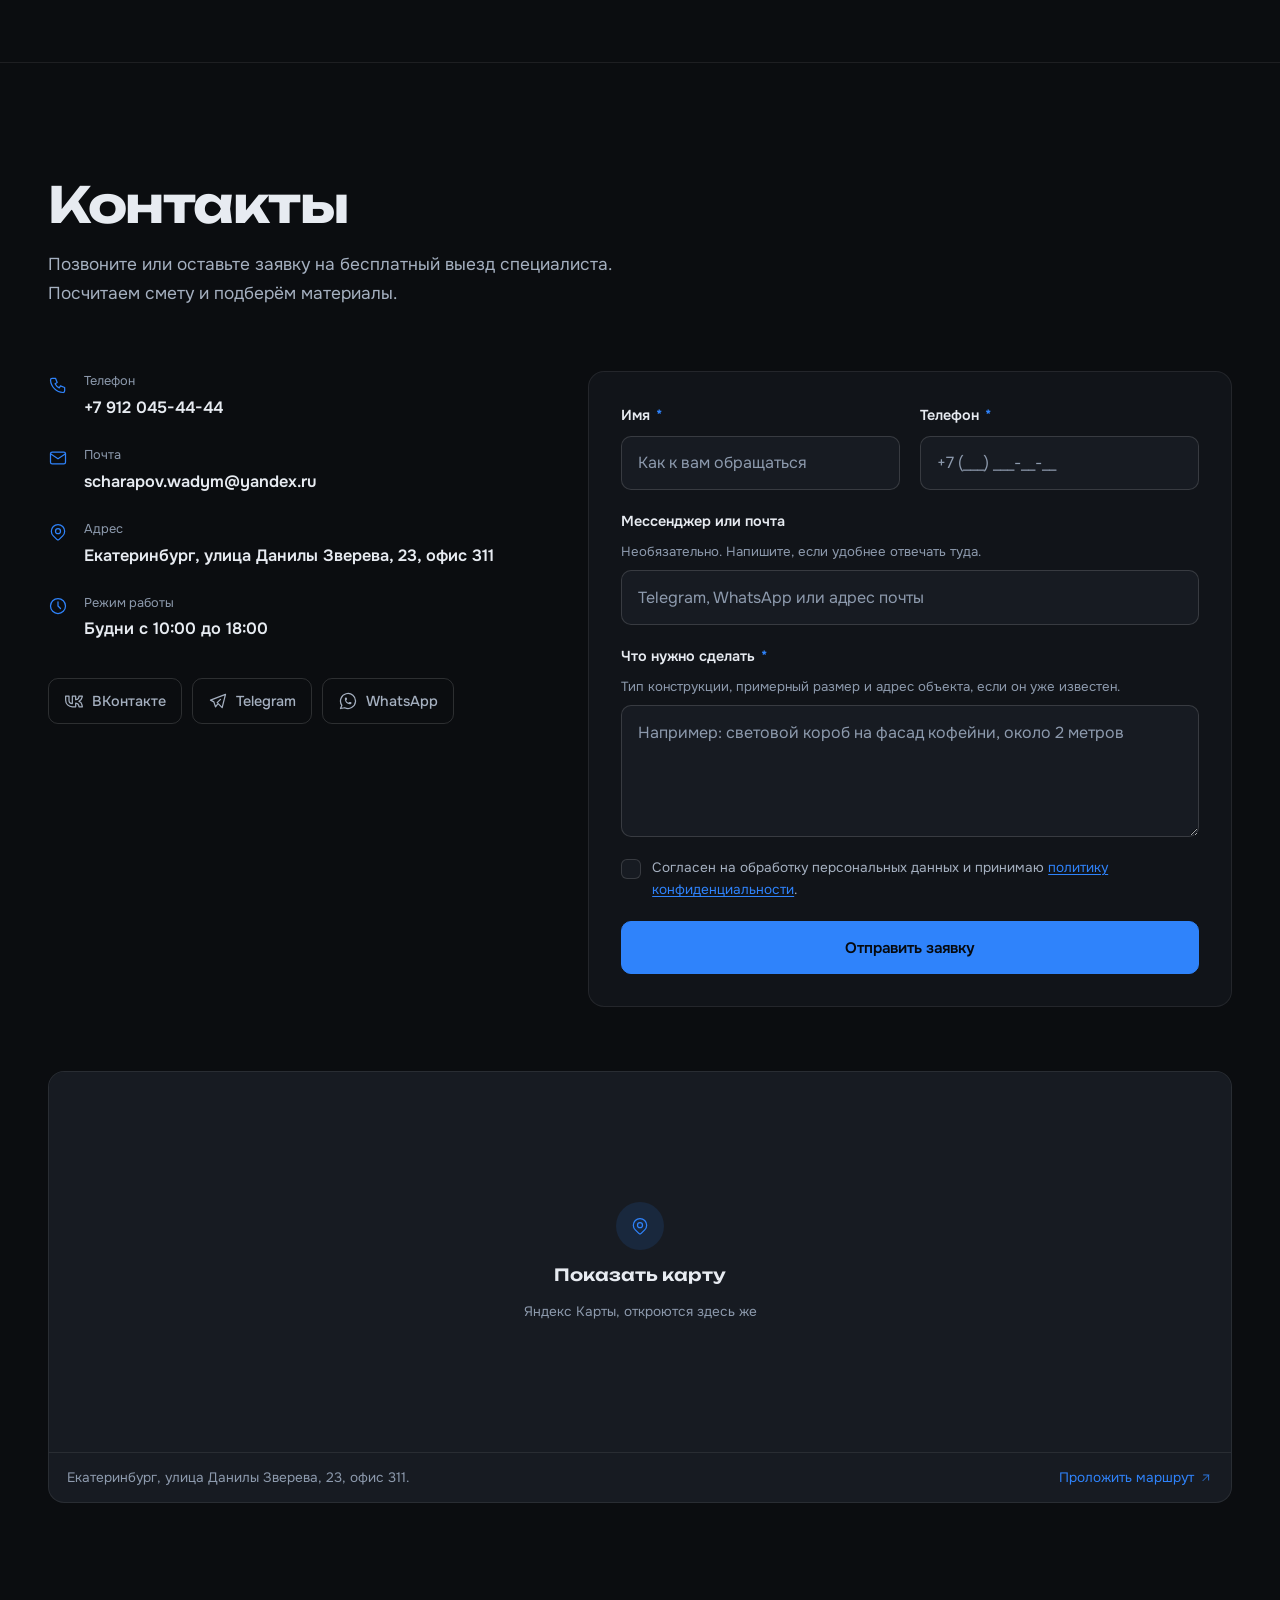
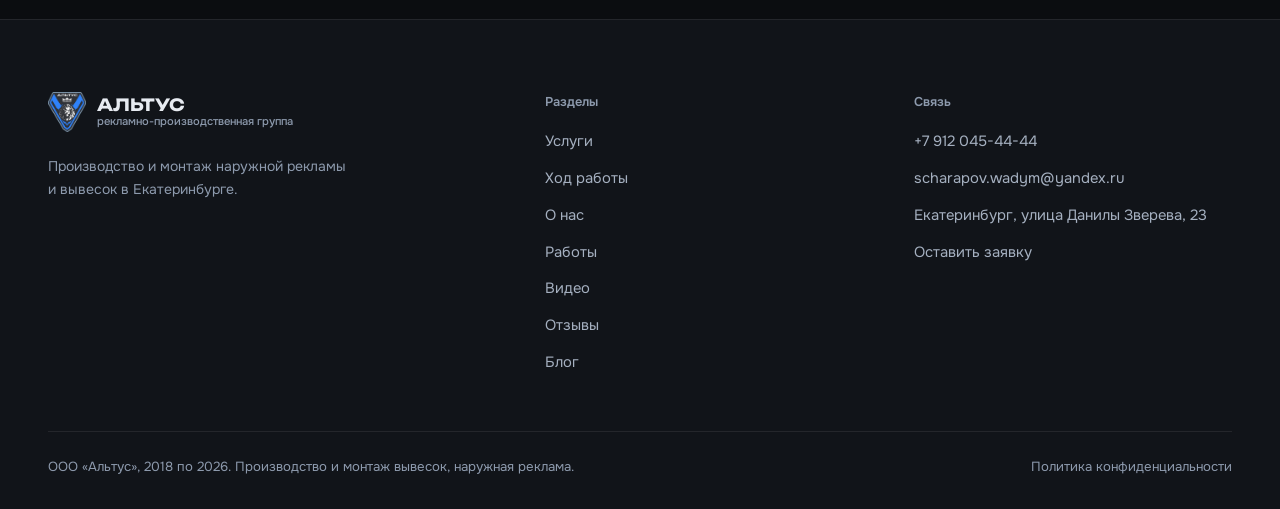
==== commit 1e74f11e: "Настоящий логотип заказчика, акцент по нему, карта по нажатию Логотип В присланном SVG белая подложк" ====
--- a/index.html
+++ b/index.html
@@ -5,7 +5,7 @@
 <meta name="viewport" content="width=device-width, initial-scale=1">
 <title>Производство и монтаж вывесок в Екатеринбурге. РПГ Альтус</title>
 <meta name="description" content="ООО «Альтус»: объёмные буквы, световые короба, крышные установки, оформление витрин, монтаж и высотные работы, ростовые фигуры, брендирование авто. Екатеринбург.">
-<meta name="theme-color" content="#0C0C11">
+<meta name="theme-color" content="#0B0D10">
 
 <meta property="og:type" content="website">
 <meta property="og:title" content="РПГ Альтус. Производство и монтаж вывесок в Екатеринбурге">
@@ -75,16 +75,14 @@
 <header class="header" data-header>
   <div class="shell header__bar">
 
-    <!-- СЛОТ ПОД НОВЫЙ ЛОГОТИП (щит со львом).
-         Файл логотипа в переписку не прикрепился, дошли только PDF договора
-         и архив старого сайта. Пока стоит наборная версия в фирменной
-         гарнитуре, старый логотип со слоном убран: он больше не актуален.
-         ЗАМЕНА: положить квадратный знак в assets/img/logo-mark.png
-         (от 240px по стороне, PNG с прозрачностью или SVG) и
-         раскомментировать строку ниже. Логотип синий на почти чёрном,
-         поэтому на тёмном фоне сайта он пойдёт как есть, без перекраски. -->
+    <!-- ЛОГОТИП ЗАКАЗЧИКА: щит со львом, присланный файл.
+         Из исходника убрана белая подложка на весь холст, чтобы знак лёг
+         на тёмный фон без белого квадрата. Перекраска не нужна: логотип и
+         так синий с белой графикой. Вектор-оригинал лежит рядом,
+         assets/img/logo-mark.svg, он для крупных мест и печати;
+         страница грузит PNG 358x372, его хватает на 40px при DPR 3. -->
     <a class="logo" href="index.html" aria-label="Альтус, на главную">
-      <img class="logo__mark" src="assets/img/logo-mark.png" alt="" width="120" height="126" data-logo-mark>
+      <img class="logo__mark" src="assets/img/logo-mark.png" alt="" width="358" height="372" data-logo-mark>
       <span>АЛЬТУС<span class="logo__sub">рекламно-производственная группа</span></span>
     </a>
 
@@ -1235,13 +1233,25 @@
 
     </div>
 
+    <!-- Карта подгружается по нажатию. Виджет Яндекса всегда светлый, и
+         постоянно открытым он выглядит как белая врезка в тёмной странице,
+         а по ТЗ секции не инвертируются. Побочная польза: сторонний iframe
+         не приходит на страницу, пока его не попросили. Адрес читается
+         и без нажатия, в подписи под картой. -->
     <div class="map">
-      <iframe
-        src="https://yandex.ru/map-widget/v1/?text=%D0%95%D0%BA%D0%B0%D1%82%D0%B5%D1%80%D0%B8%D0%BD%D0%B1%D1%83%D1%80%D0%B3%2C%20%D1%83%D0%BB%D0%B8%D1%86%D0%B0%20%D0%94%D0%B0%D0%BD%D0%B8%D0%BB%D1%8B%20%D0%97%D0%B2%D0%B5%D1%80%D0%B5%D0%B2%D0%B0%2C%2023&amp;z=17"
-        title="Карта: Екатеринбург, улица Данилы Зверева, 23"
-        loading="lazy"
-        allowfullscreen></iframe>
-      <p class="map__note">Екатеринбург, улица Данилы Зверева, 23, офис 311.</p>
+      <button class="map__cover" type="button"
+              data-map-src="https://yandex.ru/map-widget/v1/?text=%D0%95%D0%BA%D0%B0%D1%82%D0%B5%D1%80%D0%B8%D0%BD%D0%B1%D1%83%D1%80%D0%B3%2C%20%D1%83%D0%BB%D0%B8%D1%86%D0%B0%20%D0%94%D0%B0%D0%BD%D0%B8%D0%BB%D1%8B%20%D0%97%D0%B2%D0%B5%D1%80%D0%B5%D0%B2%D0%B0%2C%2023&amp;z=17"
+              data-map-title="Карта: Екатеринбург, улица Данилы Зверева, 23">
+        <span class="map__pin" aria-hidden="true">
+          <svg class="icon" aria-hidden="true"><use href="#i-map-pin"></use></svg>
+        </span>
+        <span class="map__cta">Показать карту</span>
+        <span class="map__sub">Яндекс Карты, откроются здесь же</span>
+      </button>
+      <p class="map__note">
+        Екатеринбург, улица Данилы Зверева, 23, офис 311.
+        <a class="map__link" href="https://yandex.ru/maps/?text=%D0%95%D0%BA%D0%B0%D1%82%D0%B5%D1%80%D0%B8%D0%BD%D0%B1%D1%83%D1%80%D0%B3%2C%20%D1%83%D0%BB%D0%B8%D1%86%D0%B0%20%D0%94%D0%B0%D0%BD%D0%B8%D0%BB%D1%8B%20%D0%97%D0%B2%D0%B5%D1%80%D0%B5%D0%B2%D0%B0%2C%2023&amp;z=17" target="_blank" rel="noopener">Проложить маршрут<svg class="icon" aria-hidden="true"><use href="#i-arrow-up-right"></use></svg></a>
+      </p>
     </div>
 
   </div>
@@ -1255,7 +1265,7 @@
 
       <div>
         <a class="logo" href="index.html" aria-label="Альтус, на главную">
-          <img class="logo__mark" src="assets/img/logo-mark.png" alt="" width="120" height="126" data-logo-mark>
+          <img class="logo__mark" src="assets/img/logo-mark.png" alt="" width="358" height="372" data-logo-mark>
           <span>АЛЬТУС<span class="logo__sub">рекламно-производственная группа</span></span>
         </a>
         <p class="meta u-mt-4 u-narrow">
--- a/assets/css/tokens.css
+++ b/assets/css/tokens.css
@@ -3,7 +3,8 @@
    Единственное место, где меняется бренд. Всё остальное читает эти переменные.
 
    ПАЛИТРА ВЗЯТА ИЗ ЛОГОТИПА ЗАКАЗЧИКА.
-   Фирменный синий со щита: #2B7FFF. Нейтралы построены на том же тоне 216°
+   Фирменный синий со щита: #2F83FB, взят пипеткой из файла логотипа
+   (шевроны щита). Нейтралы построены на том же тоне 215°
    с очень низкой насыщенностью, поэтому серый на сайте родственен логотипу.
    ТЗ просит синие и тёмные оттенки, это ровно она.
 
@@ -20,9 +21,10 @@
      text      #E7EBF1 на #0B0D10 (фон)        = 16.3:1  AAA
      text-dim  #A5B0C0 на #0B0D10 (фон)        =  8.9:1  AAA
      text-mute #8D9AAD на #20252D (surface-3)  =  5.4:1  AA   <- худший случай
-     accent    #2B7FFF на #0B0D10 (фон)        =  5.2:1  AA
-     ink       #060A0F на #2B7FFF (кнопка)     =  5.3:1  AA
-     ink       #060A0F на #2F7CEE (нажатие)    =  5.0:1  AA
+     accent    #2F83FB на #0B0D10 (фон)        =  5.3:1  AA
+     ink       #060A0F на #2F83FB (кнопка)     =  5.4:1  AA
+     ink       #060A0F на #2D80F0 (нажатие)    =  5.2:1  AA
+     accent-hi #6BA7FC на #0B0D10 (hover)      =  7.9:1  AAA
    ========================================================================== */
 
 :root {
@@ -36,7 +38,7 @@
   /* --- Линии ------------------------------------------------------------ */
   --line:          rgb(255 255 255 / 0.08);
   --line-strong:   rgb(255 255 255 / 0.14);
-  --line-accent:   rgb(43 127 255 / 0.42);
+  --line-accent:   rgb(47 131 251 / 0.42);
 
   /* --- Текст ------------------------------------------------------------ */
   --text:          #E7EBF1;
@@ -45,15 +47,15 @@
   --ink:           #060A0F;   /* текст поверх акцентной заливки */
 
   /* --- Акцент (ровно один на весь сайт) --------------------------------- */
-  --accent:        #2B7FFF;
-  --accent-hi:     #66A3FF;   /* hover светлее, не другой цвет */
-  --accent-lo:     #2F7CEE;   /* active/pressed */
-  --accent-wash:   rgb(43 127 255 / 0.12);
-  --accent-ring:   rgb(43 127 255 / 0.50);
+  --accent:        #2F83FB;   /* пипеткой из логотипа, шевроны щита */
+  --accent-hi:     #6BA7FC;   /* hover светлее, не другой цвет */
+  --accent-lo:     #2D80F0;   /* active/pressed */
+  --accent-wash:   rgb(47 131 251 / 0.12);
+  --accent-ring:   rgb(47 131 251 / 0.50);
 
   /* Фирменный синий как есть, со щита. Для заливок и обводок. */
-  --brand:         #2B7FFF;
-  --brand-wash:    rgb(43 127 255 / 0.16);
+  --brand:         #2F83FB;
+  --brand-wash:    rgb(47 131 251 / 0.16);
 
   /* --- Сервисные состояния (не акценты, только для форм) ---------------- */
   --danger:        #FF6B6B;   /* 5.1:1 на --bg */
--- a/assets/css/base.css
+++ b/assets/css/base.css
@@ -79,6 +79,13 @@
 img, svg, video, iframe { display: block; max-width: 100%; }
 img, video { height: auto; }
 
+/* Строка выше объявляет display у медиа и тем самым перебивает [hidden] из
+   таблицы браузера: у селектора по атрибуту вес выше, чем у селектора по
+   тегу. Возвращаем атрибуту силу. Без этого спрятанный <video> в лайтбоксе
+   остаётся в потоке, забирает фокус при showModal и ломает листание
+   галереи стрелками. */
+[hidden] { display: none; }
+
 button, input, textarea, select { font: inherit; color: inherit; }
 button { cursor: pointer; }
 
--- a/assets/css/components.css
+++ b/assets/css/components.css
@@ -105,10 +105,10 @@
   gap: 1.5rem;
 }
 
-/* --- Слот под логотип заказчика -----------------------------------------
-   Логотип по договору предоставляет заказчик. Пока стоит текстовая
-   заглушка в фирменной гарнитуре. Замена: положить файл в
-   assets/img/logo.svg и раскомментировать <img> в разметке.              */
+/* --- Логотип заказчика ---------------------------------------------------
+   Знак плюс наборная часть в строку. Файл лежит в assets/img/logo-mark.png,
+   рядом вектор-оригинал logo-mark.svg. Если файла нет, ui.js убирает
+   картинку и остаётся читаемая надпись, шапка не ломается.               */
 .logo {
   display: inline-flex;
   align-items: center;
@@ -121,9 +121,9 @@
   flex: none;
 }
 
-/* Знак заказчика (слон), вырезанный из фирменного логотипа. Оригинал логотипа
-   вертикальный и в шапку высотой 72px не встаёт, поэтому знак и словесная
-   часть выстроены в строку, как это принято в горизонтальном варианте. */
+/* Знак вертикальный, почти квадратный щит, и в шапку высотой 72px целиком
+   не встаёт. Поэтому знак и словесная часть выстроены в строку, как это
+   принято в горизонтальном варианте логотипа.                           */
 .logo__mark { height: 40px; width: auto; }
 
 .logo__sub {
@@ -242,7 +242,7 @@
   content: '';
   position: absolute;
   inset: 0;
-  background: linear-gradient(200deg, rgb(43 127 255 / 0.07), rgb(11 13 16 / 0.20));
+  background: linear-gradient(200deg, rgb(47 131 251 / 0.07), rgb(11 13 16 / 0.20));
   pointer-events: none;
 }
 
--- a/assets/css/sections.css
+++ b/assets/css/sections.css
@@ -488,18 +488,68 @@
   overflow: hidden;
   background: var(--surface-2);
 }
-.map iframe {
+/* Заглушка и сама карта одной высоты, поэтому при загрузке блок не прыгает. */
+.map iframe,
+.map__cover {
   width: 100%;
-  height: clamp(300px, 42vw, 460px);
+  height: clamp(260px, 32vw, 380px);
+  display: block;
   border: 0;
-  filter: saturate(0.8) brightness(0.92) contrast(1.02);
-}
+}
+.map iframe { filter: saturate(0.8) brightness(0.92) contrast(1.02); }
+
+.map__cover {
+  display: flex;
+  flex-direction: column;
+  align-items: center;
+  justify-content: center;
+  gap: 0.75rem;
+  background: var(--surface-2);
+  color: var(--text);
+  text-align: center;
+  padding: 1.5rem;
+  transition: background var(--dur-fast) var(--ease-out);
+}
+.map__cover:hover { background: var(--surface-3); }
+
+.map__pin {
+  display: grid;
+  place-items: center;
+  width: 3rem;
+  height: 3rem;
+  border-radius: 50%;
+  background: var(--accent-wash);
+  color: var(--accent);
+  transition: transform var(--dur-fast) var(--ease-out);
+}
+.map__cover:hover .map__pin { transform: translateY(-2px); }
+
+.map__cta {
+  font-family: var(--font-display);
+  font-weight: 600;
+  font-size: 1.05rem;
+}
+.map__sub { font-size: 0.85rem; color: var(--text-mute); }
+
 .map__note {
+  display: flex;
+  flex-wrap: wrap;
+  align-items: center;
+  gap: 0.4rem 1rem;
   padding: 0.85rem 1.15rem;
   border-top: 1px solid var(--line);
   font-size: 0.85rem;
   color: var(--text-mute);
 }
+.map__link {
+  display: inline-flex;
+  align-items: center;
+  gap: 0.3rem;
+  margin-inline-start: auto;
+  color: var(--accent);
+}
+.map__link:hover { color: var(--accent-hi); }
+.map__link .icon { width: 1em; height: 1em; }
 
 /* ==========================================================================
    8. СТРАНИЦЫ БЛОГА
